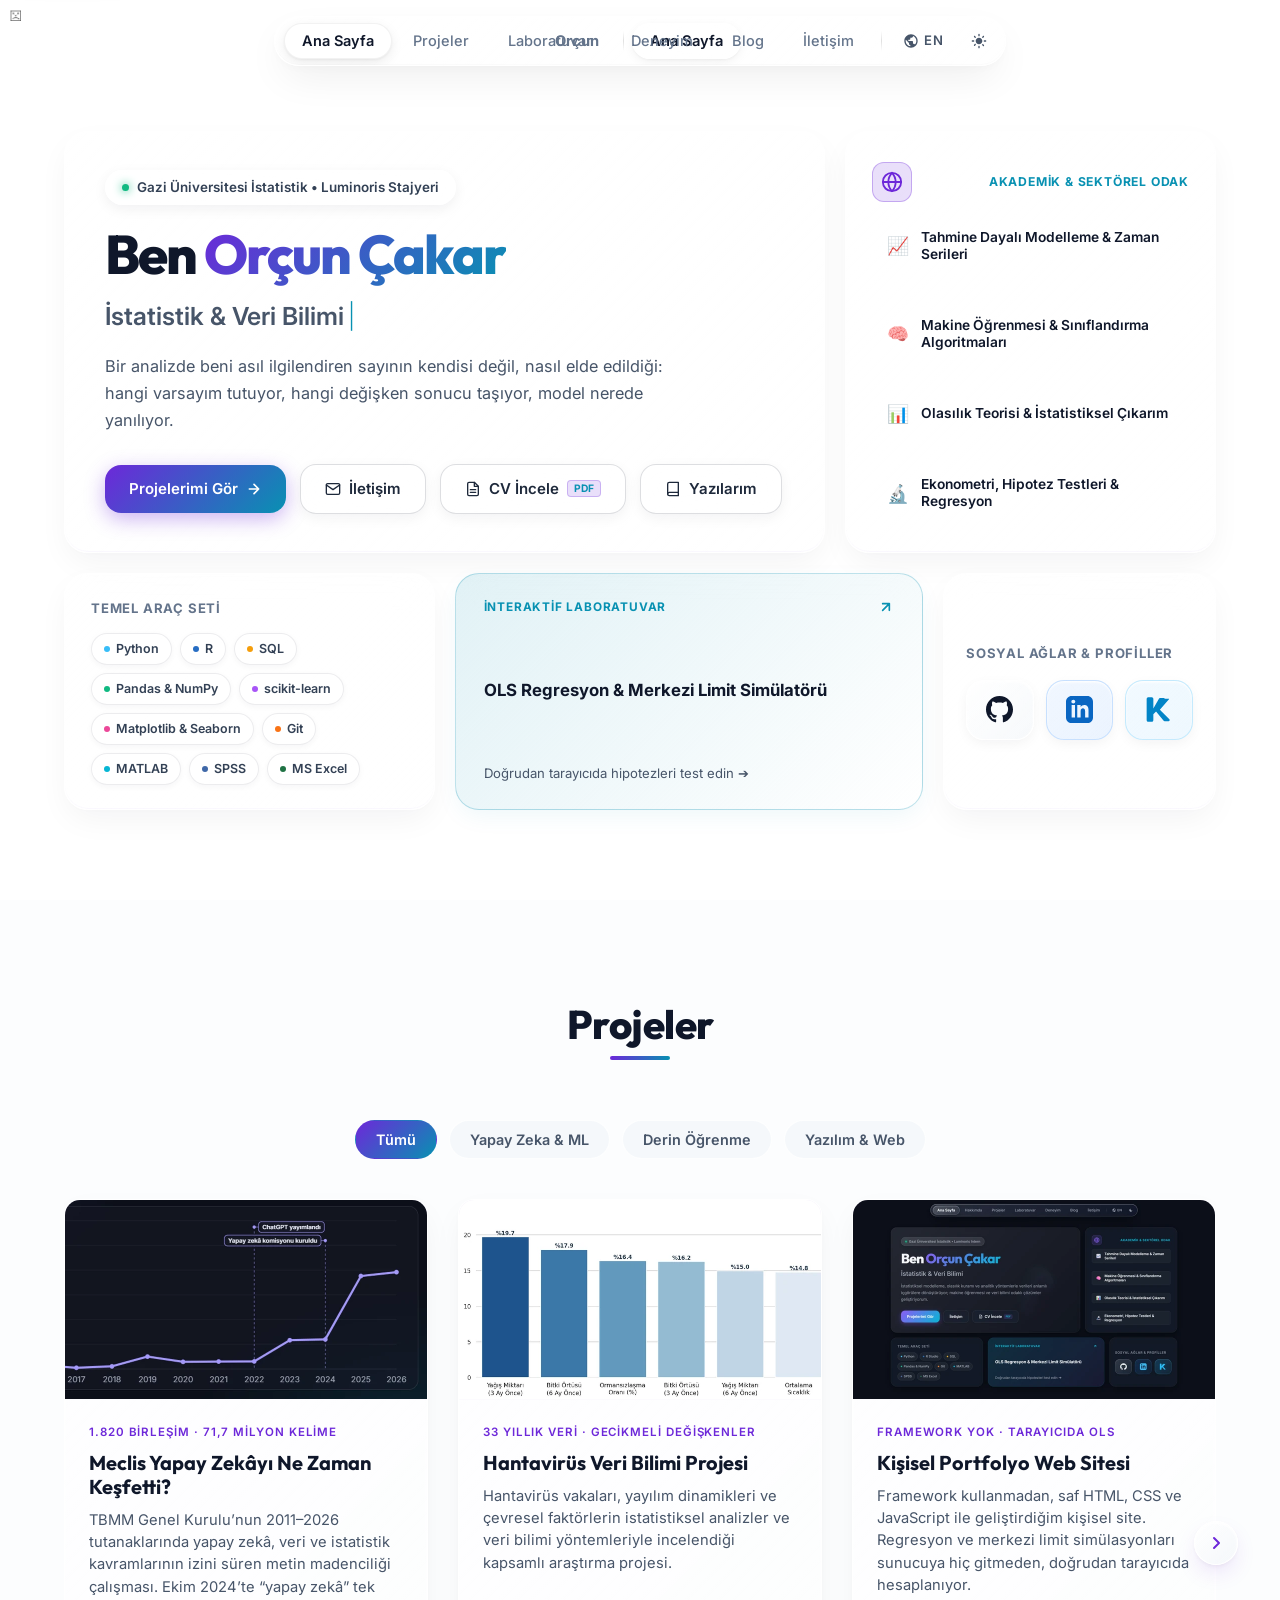
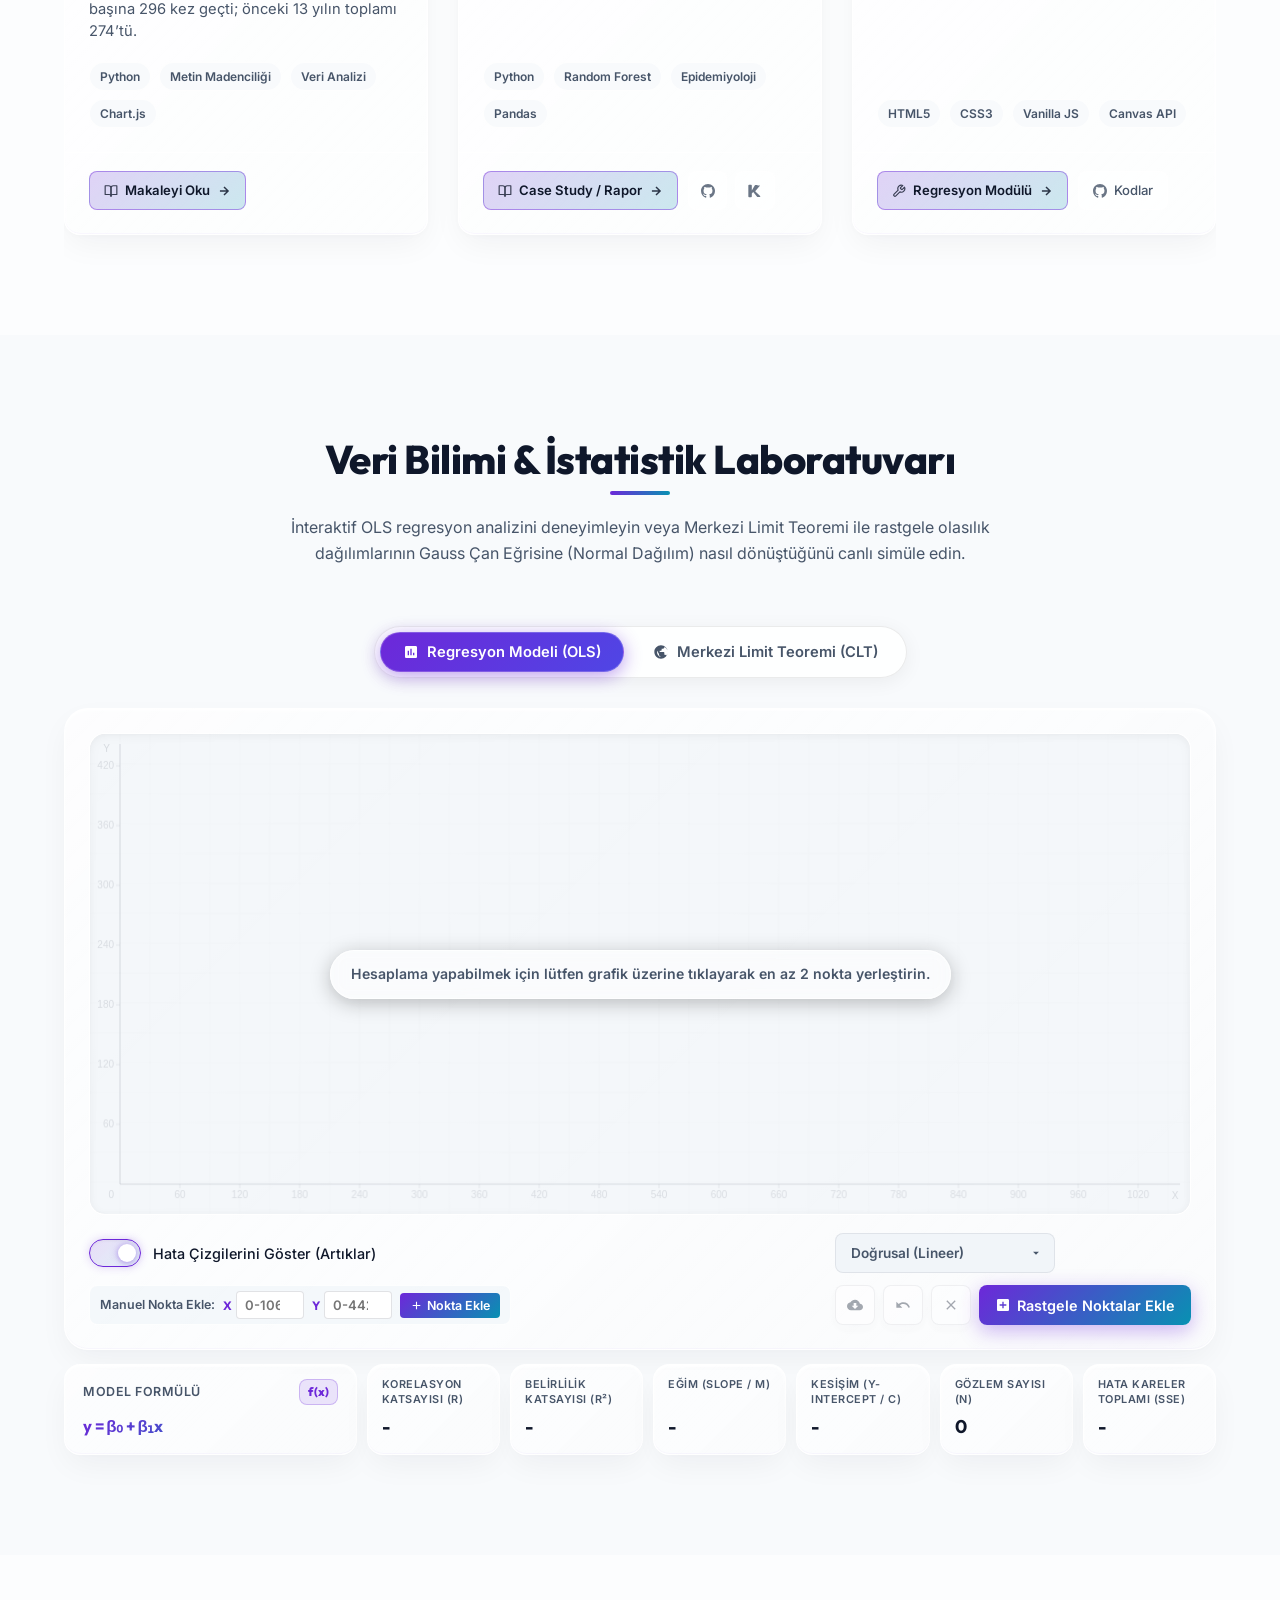
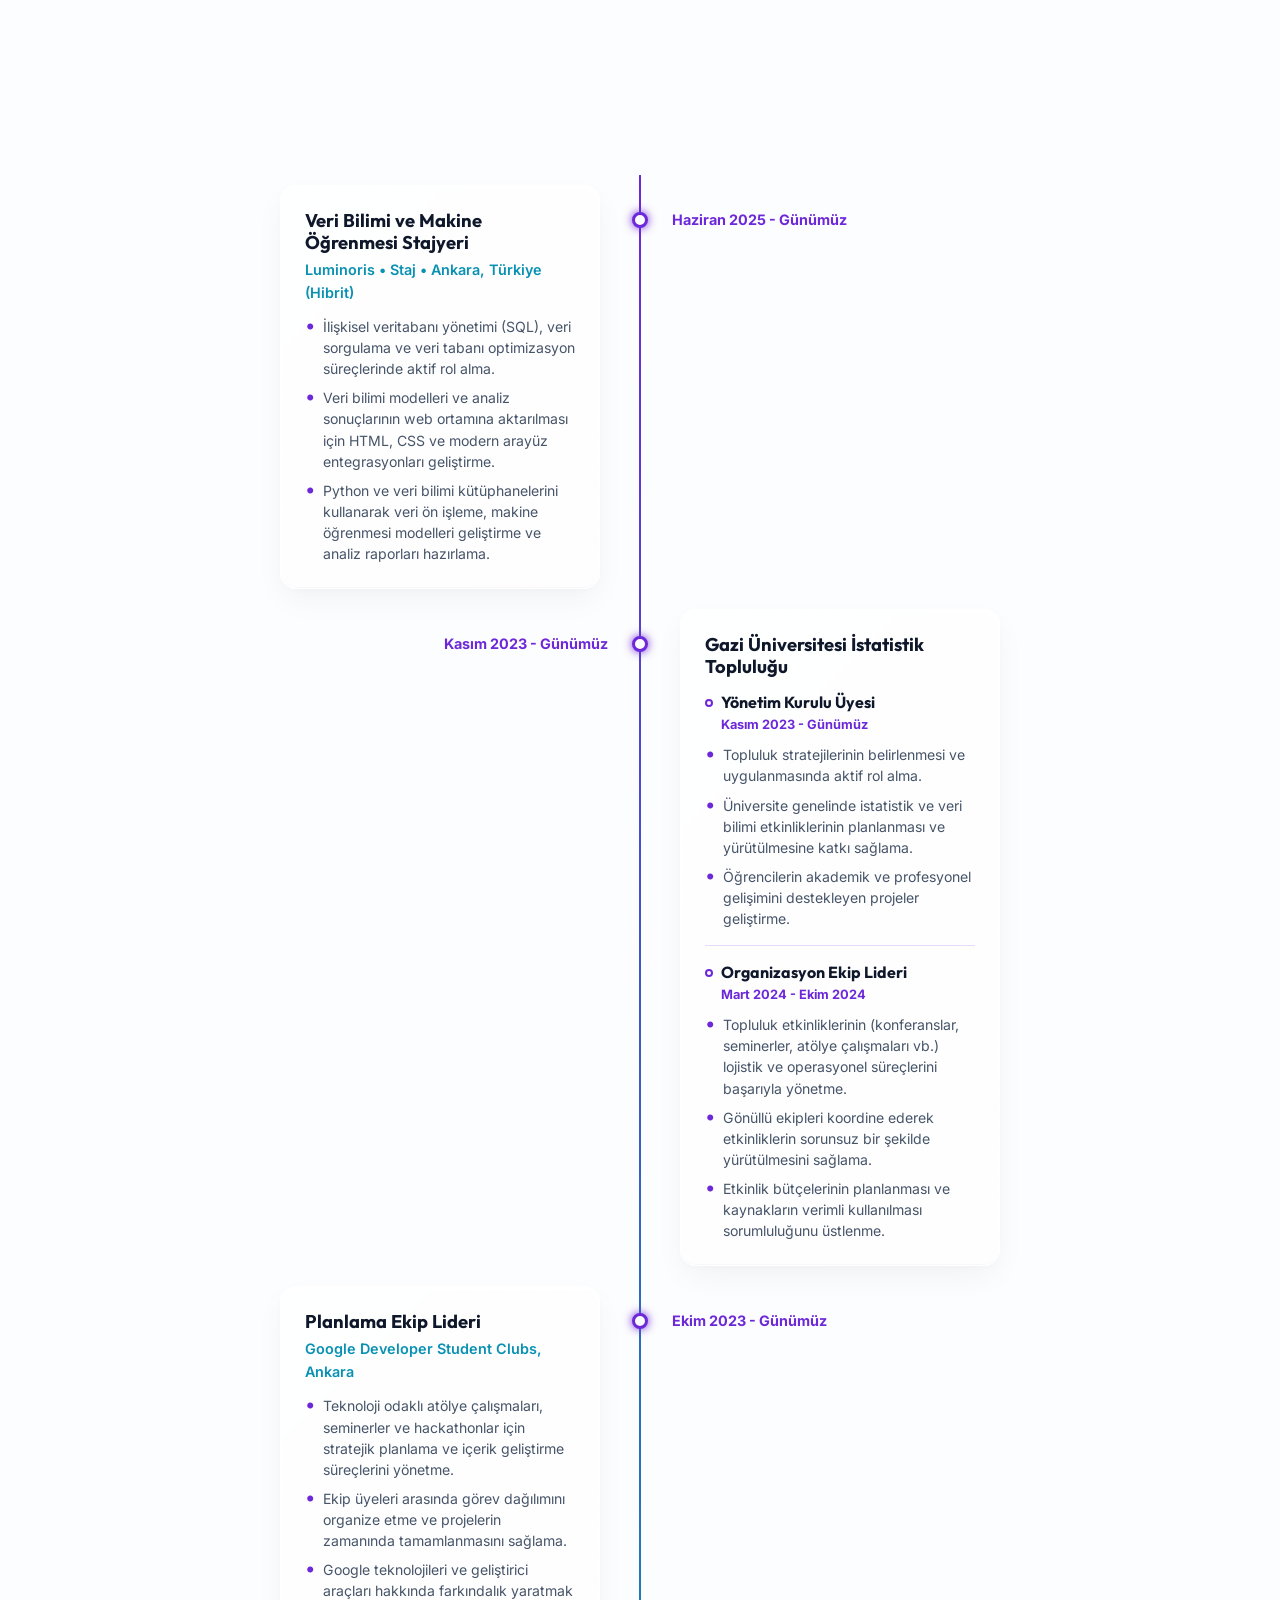
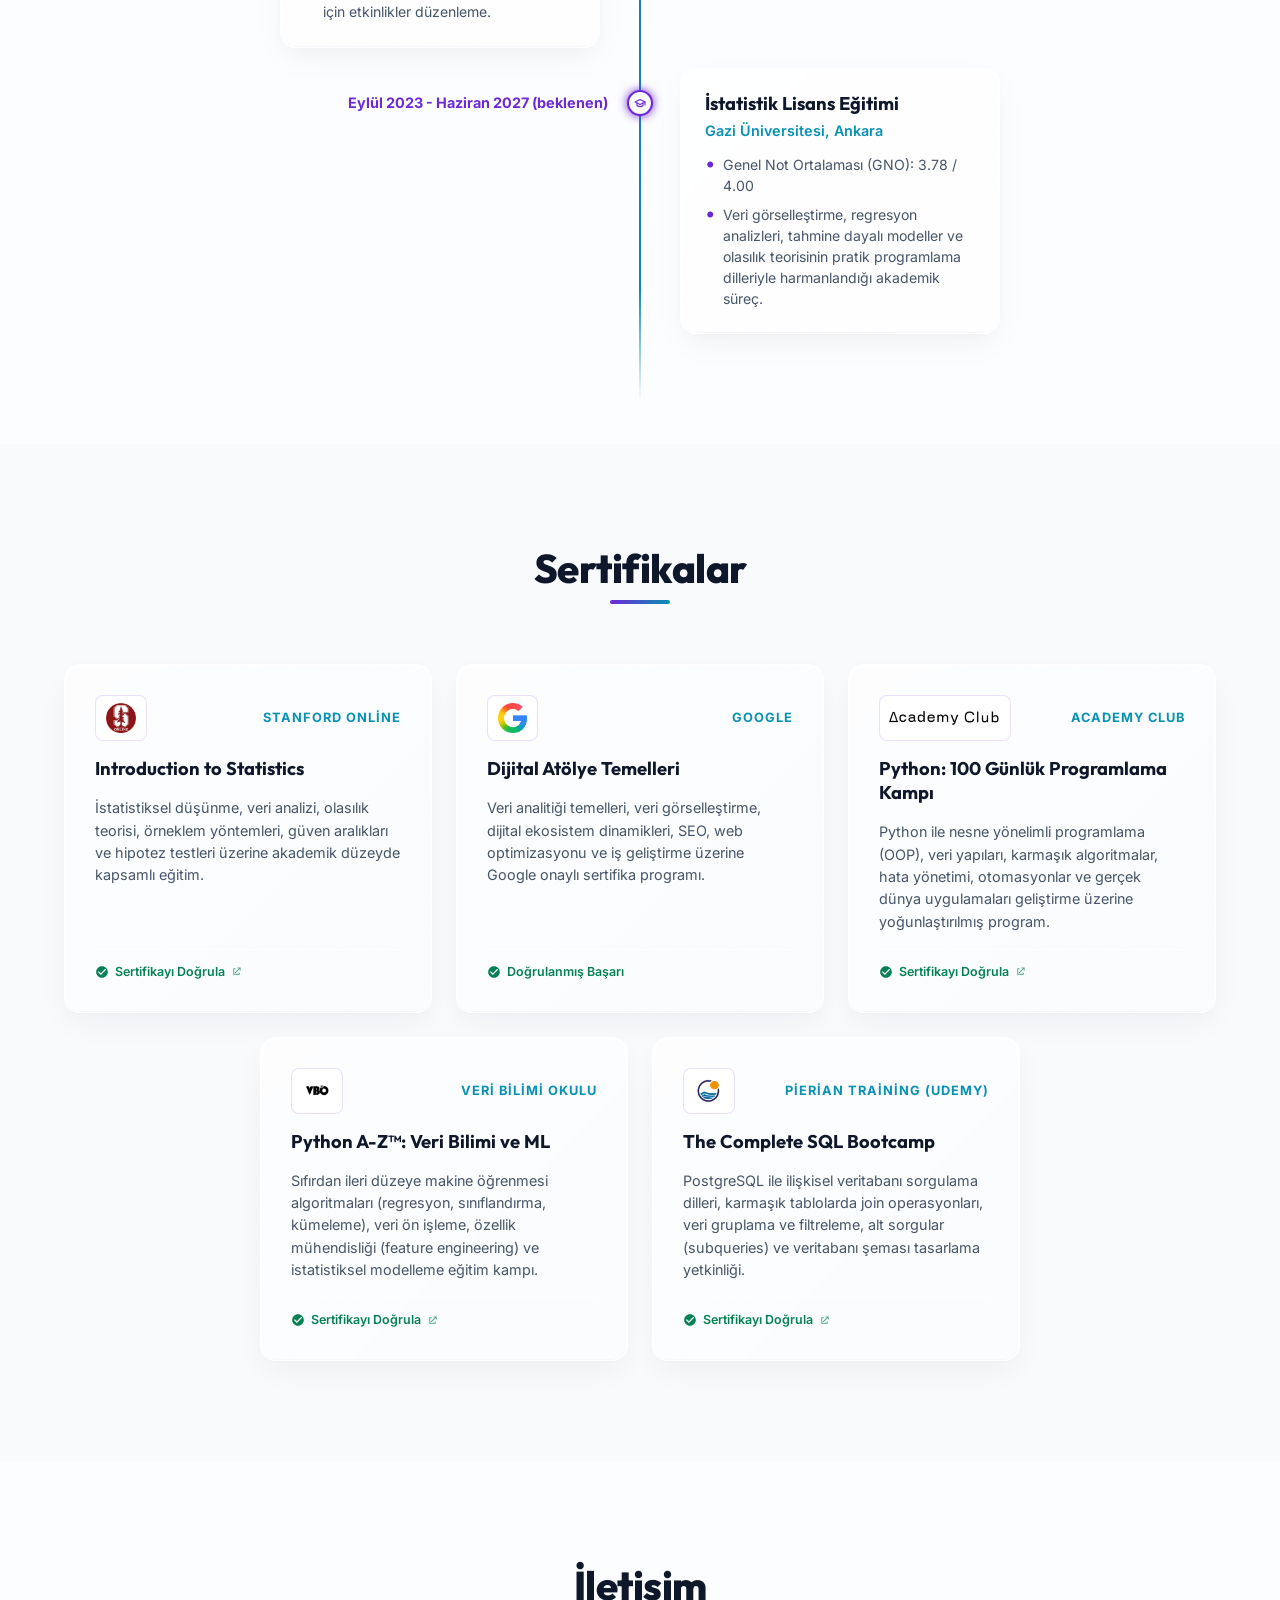
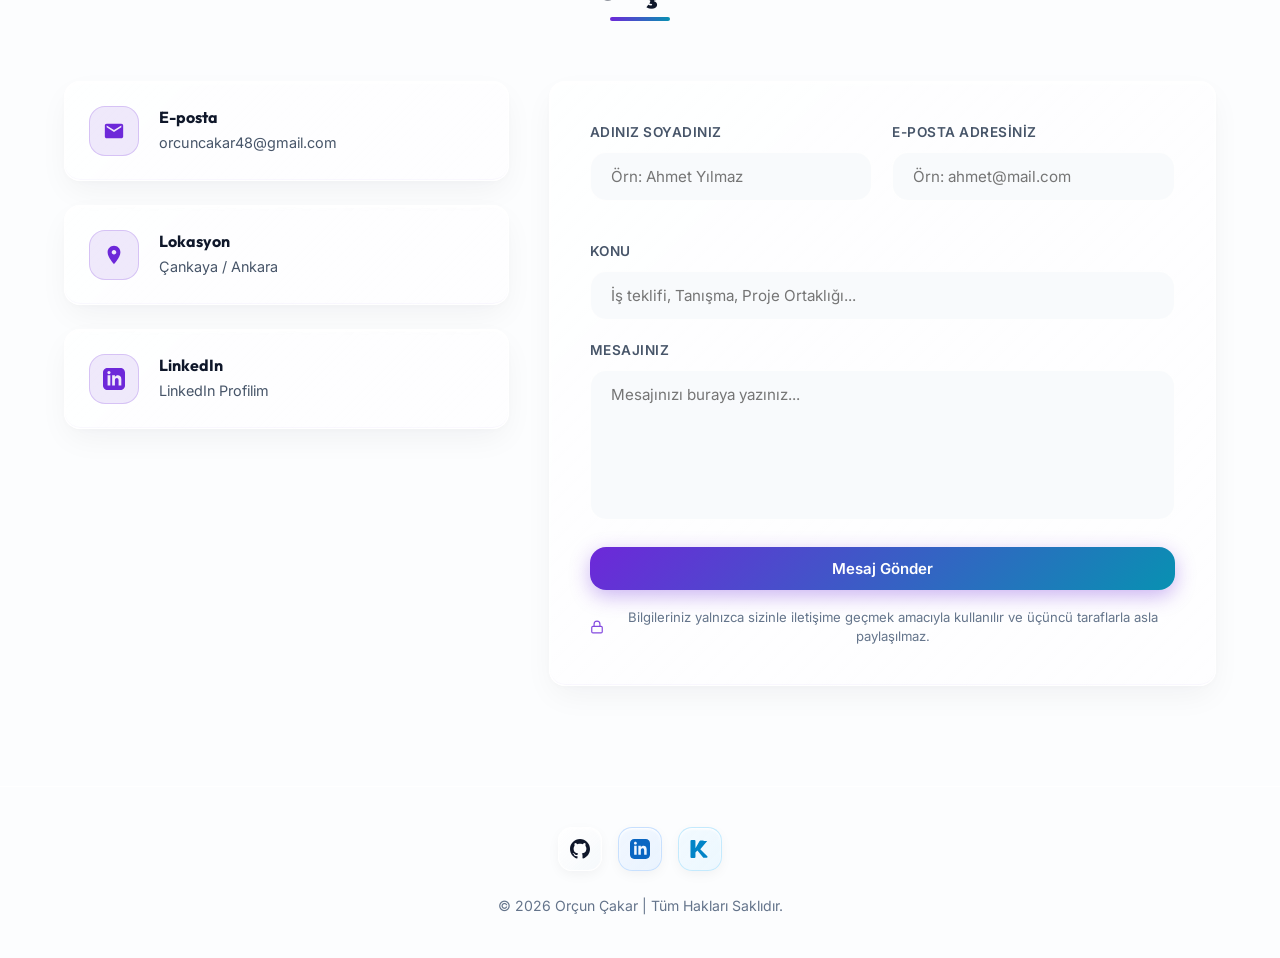
==== index.html @ 1cbbd7aa "Surum 2.19.22" ====
<!DOCTYPE html>
<html lang="tr">
<head>
    <meta charset="UTF-8">
    <script>
        (function() {
            try {
                const savedTheme = localStorage.getItem('theme');
                const prefersDark = window.matchMedia && window.matchMedia('(prefers-color-scheme: dark)').matches;
                if (savedTheme === 'light' || (!savedTheme && !prefersDark)) {
                    document.documentElement.classList.add('light-theme');
                } else {
                    document.documentElement.classList.remove('light-theme');
                }
            } catch (e) {}
        })();
    </script>
    <meta name="viewport" content="width=device-width, initial-scale=1.0">
    <title>Orçun Çakar — İstatistik, Veri Bilimi & Makine Öğrenmesi</title>

    <meta name="description" content="Orçun Çakar — İstatistik, Veri Bilimi, Makine Öğrenmesi ve Yapay Zekâ odaklı kişisel portfolyo ve araştırma platformu.">
    <meta name="keywords" content="Orçun Çakar, İstatistik, Veri Bilimi, Makine Öğrenmesi, Derin Öğrenme, Yapay Zeka, Python, PyTorch, R, SQL, R Studio, Portfolyo">
    <meta name="author" content="Orçun Çakar">
    <link rel="canonical" href="https://orcuncakar.com/">
    <link rel="alternate" type="application/rss+xml" title="Orcun Cakar - Arastirma Notlari" href="/feed.xml">

    <!-- Open Graph (Facebook, LinkedIn, Discord, WhatsApp) -->
    <meta property="og:title" content="Orçun Çakar — İstatistik, Veri Bilimi & Makine Öğrenmesi">
    <meta property="og:description" content="İstatistik, Veri Bilimi, Makine Öğrenmesi ve Yapay Zekâ odaklı analitik projeler ve teknik araştırmalar.">
    <meta property="og:type" content="website">
    <meta property="og:url" content="https://orcuncakar.com/">
    <meta property="og:image" content="https://orcuncakar.com/images/hanta_plot_9.png">
    <meta property="og:site_name" content="Orçun Çakar">

    <!-- Twitter Card -->
    <meta name="twitter:card" content="summary_large_image">
    <meta name="twitter:title" content="Orçun Çakar — İstatistik, Veri Bilimi & Makine Öğrenmesi">
    <meta name="twitter:description" content="İstatistik, Veri Bilimi ve Makine Öğrenmesi odaklı portfolyo ve araştırmalar.">
    <meta name="twitter:image" content="https://orcuncakar.com/images/hanta_plot_9.png">

    <!-- Schema.org JSON-LD Structured Data (Person) -->
    <script type="application/ld+json">
    {
      "@context": "https://schema.org",
      "@type": "Person",
      "name": "Orçun Çakar",
      "jobTitle": "İstatistik Öğrencisi & Veri Bilimi ve Makine Öğrenmesi Stajyeri",
      "affiliation": {
        "@type": "CollegeOrUniversity",
        "name": "Gazi Üniversitesi"
      },
      "knowsAbout": ["Statistics", "Data Science", "Machine Learning", "Deep Learning", "Python", "PyTorch", "R", "SQL"],
      "sameAs": [
        "https://github.com/orcuncakaar",
        "https://www.linkedin.com/in/or%C3%A7un-%C3%A7akar-31036220a/",
        "https://www.kaggle.com/orunakar"
      ]
    }
    </script>

    <!-- Mobile Browser & PWA Support -->
    <meta name="theme-color" content="#0b0f19" id="meta-theme-color">
    <meta name="apple-mobile-web-app-capable" content="yes">
    <meta name="apple-mobile-web-app-status-bar-style" content="black-translucent">
    <meta name="apple-mobile-web-app-title" content="Orçun Çakar">
    <link rel="manifest" href="manifest.json">
    <link rel="icon" href="data:image/svg+xml,<svg xmlns=%22http://www.w3.org/2000/svg%22 viewBox=%220 0 100 100%22><text y=%22.9em%22 font-size=%2290%22>💻</text></svg>">
    <link rel="apple-touch-icon" href="data:image/svg+xml,<svg xmlns=%22http://www.w3.org/2000/svg%22 viewBox=%220 0 100 100%22><text y=%22.9em%22 font-size=%2290%22>💻</text></svg>">

    <!-- Google Fonts (Preconnected & Parallel Loading) -->
    <link rel="preconnect" href="https://fonts.googleapis.com">
    <link rel="preconnect" href="https://fonts.gstatic.com" crossorigin>
    <link rel="stylesheet" href="https://fonts.googleapis.com/css2?family=Inter:wght@300;400;500;600;700&family=Outfit:wght@300;400;500;600;700;800&display=swap" media="print" onload="this.media='all'">
    <noscript><link rel="stylesheet" href="https://fonts.googleapis.com/css2?family=Inter:wght@300;400;500;600;700&family=Outfit:wght@300;400;500;600;700;800&display=swap"></noscript>

    <link rel="stylesheet" href="style.css?v=2.19.22">
    <!-- lab.css sadece ekranin cok altindaki #playground bolumu icin; kritik yola hic girmesin.
         media="print" hilesi de denendi, ayni FCP kazancini veriyor ama Lighthouse'un
         simulasyonunda LCP'yi ~140 ms geriye itiyordu; load olayinda enjekte etmek temiz. -->
    <!-- Gec gelen lab.css, style.css'teki transition'li dugmelerin dolgu/yazi boyutunu
         degistirince ~12 duzen animasyonu basliyordu; stil oturana kadar gecisler kapali. -->
    <script>addEventListener('load', function () { var d = document.documentElement, l = document.createElement('link'), bitti = function () { requestAnimationFrame(function () { requestAnimationFrame(function () { d.classList.remove('lab-css-bekliyor'); }); }); }; d.classList.add('lab-css-bekliyor'); l.rel = 'stylesheet'; l.href = 'lab.css?v=2.19.22'; l.onload = l.onerror = bitti; document.head.appendChild(l); });</script>
    <noscript><link rel="stylesheet" href="lab.css?v=2.19.22"></noscript>
</head>
<body>
    <a class="skip-link" href="#main-content" data-translate="skip-link">İçeriğe atla</a>

    <nav class="navbar" id="main-navbar">
        <div class="navbar-dock" id="navbar-dock">
            <div class="navbar-pill-wrapper" id="navbar-pill-wrapper">
                <!-- Dynamic Island Mini Kapsül Görünümü (Aşağı kaydırıldığında görünür) -->
                <div class="navbar-compact-view" id="navbar-compact-view">
                    <a href="#home" class="compact-brand">Orçun</a>
                    <div class="nav-divider"></div>
                    <div class="compact-current-section" id="compact-section-label">
                        <span class="compact-text" data-translate="nav-home">Ana Sayfa</span>
                    </div>
                </div>

                <!-- Tam Menü Görünümü (Genişletilmiş Hali) -->
                <div class="navbar-full-view" id="navbar-full-view">
                    <ul class="nav-links" id="navbar-links">
                        <li class="nav-indicator-pill" id="nav-indicator-pill" aria-hidden="true"></li>
                        <li><a href="#home" class="nav-link active" data-translate="nav-home">Ana Sayfa</a></li>
                        <li><a href="#projects" class="nav-link" data-translate="nav-projects">Projeler</a></li>
                        <li><a href="#playground" class="nav-link" data-translate="nav-playground">Laboratuvar</a></li>
                        <li><a href="#timeline" class="nav-link" data-translate="nav-timeline">Deneyim</a></li>
                        <li><a href="/blog" class="nav-link" data-translate="nav-blog">Blog</a></li>
                        <li><a href="#contact" class="nav-link" data-translate="nav-contact">İletişim</a></li>
                    </ul>
                    
                    <div class="nav-divider"></div>
                    
                    <div class="nav-actions">
                        <button class="lang-toggle-btn" id="lang-toggle" aria-label="Dili Değiştir / Change Language">
                            <svg viewBox="0 0 24 24" width="16" height="16">
                                <path d="M12 2C6.48 2 2 6.48 2 12s4.48 10 10 10 10-4.48 10-10S17.52 2 12 2zm-1 17.93c-3.95-.49-7-3.85-7-7.93 0-.62.08-1.21.21-1.79L9 15v1c0 1.1.9 2 2 2v1.93zm6.9-2.53c-.26-.81-1-1.4-1.9-1.4h-1v-3c0-.55-.45-1-1-1h-6v-2h2c.55 0 1-.45 1-1V7h2c1.1 0 2-.9 2-2v-.41c2.93 1.19 5 4.06 5 7.41 0 2.08-.8 3.97-2.1 5.39z" fill="currentColor"/>
                            </svg>
                            <span class="lang-text">EN</span>
                        </button>
                        
                        <button class="theme-toggle-btn" id="theme-toggle" aria-label="Temayı Değiştir">
                            <svg class="sun-icon" viewBox="0 0 24 24">
                                <path d="M12 7c-2.76 0-5 2.24-5 5s2.24 5 5 5 5-2.24 5-5-2.24-5-5-5zM2 13h2c.55 0 1-.45 1-1s-.45-1-1-1H2c-.55 0-1 .45-1 1s.45 1 1 1zm18 0h2c.55 0 1-.45 1-1s-.45-1-1-1h-2c-.55 0-1 .45-1 1s.45 1 1 1zM11 2v2c0 .55.45 1 1 1s1-.45 1-1V2c0-.55-.45-1-1-1s-1 .45-1 1zm0 18v2c0 .55.45 1 1 1s1-.45 1-1v-2c0-.55-.45-1-1-1s-1 .45-1 1zM5.99 4.58c-.39-.39-1.03-.39-1.41 0s-.39 1.03 0 1.41l1.06 1.06c.39.39 1.03.39 1.41 0s.39-1.03 0-1.41L5.99 4.58zm12.37 12.37c-.39-.39-1.03-.39-1.41 0s-.39 1.03 0 1.41l1.06 1.06c.39.39 1.03.39 1.41 0s.39-1.03 0-1.41l-1.06-1.06zm1.06-10.96c.39-.39.39-1.03 0-1.41s-1.03-.39-1.41 0l-1.06 1.06c-.39.39-.39 1.03 0 1.41s1.03.39 1.41 0l1.06-1.06zM7.05 18.01c.39-.39.39-1.03 0-1.41s-1.03-.39-1.41 0l-1.06 1.06c-.39.39-.39 1.03 0 1.41s1.03.39 1.41 0l1.06-1.06z"/>
                            </svg>
                            <svg class="moon-icon" viewBox="0 0 24 24">
                                <path d="M21 12.79A9 9 0 1 1 11.21 3 7 7 0 0 0 21 12.79z"/>
                            </svg>
                        </button>

                        <button class="hamburger" id="mobile-menu-btn" aria-label="Menüyü Aç">
                            <span></span>
                            <span></span>
                            <span></span>
                        </button>
                    </div>
                </div>
            </div>

            <!-- Bağımsız Ayrı Yüzde Uydu Hapı -->
            <div class="navbar-percent-pill" id="navbar-percent-pill" aria-label="Sayfa İlerleme Yüzdesi">
                <span id="compact-scroll-percent">0%</span>
            </div>
    </nav>

    <!-- SAYFA İÇERİK KAPSAYICISI / PAGE CONTENT WRAPPER -->
    <div class="page-content-wrapper" id="page-content-wrapper">
        <main id="main-content">
            <header class="hero" id="home" data-stagger="1">
        
        <canvas id="fluid-canvas" aria-hidden="true"></canvas>
        

        
        <div class="container hero-dashboard-container">
            <div class="hero-bento-grid">
                
                <!-- BENTO TILE 1: MAIN IDENTITY & MANIFESTO (Spans 8 columns, Row 1) -->
                <div class="bento-hero-tile tile-main glass-card">
                    <div class="tile-main-top">
                        <div class="hero-status-pill">
                            <span class="status-pulse-dot"></span>
                            <span class="status-text" data-translate="hero-status">Gazi Üniversitesi İstatistik • Luminoris Stajyeri</span>
                        </div>
                    </div>
                    <div class="tile-main-center">
                        <h1 class="hero-title" data-translate-html="hero-title">
                            Ben <span class="text-gradient">Orçun Çakar</span>
                        </h1>
                        <div class="hero-subtitle">
                            <span id="typed-text"></span><span class="typed-cursor">|</span>
                        </div>
                        <p class="hero-description" data-translate="hero-description">
                            Bir analizde beni asıl ilgilendiren sayının kendisi değil, nasıl elde edildiği: hangi varsayım tutuyor, hangi değişken sonucu taşıyor, model nerede yanılıyor.
                        </p>
                    </div>
                    <div class="tile-main-bottom">
                        <div class="btn-group">
                            <a href="#projects" class="btn btn-primary">
                                <span data-translate="hero-btn-projects">Projelerimi Gör</span>
                                <svg class="btn-arrow" viewBox="0 0 24 24" width="16" height="16" fill="none" stroke="currentColor" stroke-width="2.5" stroke-linecap="round" stroke-linejoin="round">
                                    <path d="M5 12h14M12 5l7 7-7 7"/>
                                </svg>
                            </a>
                            <a href="#contact" class="btn btn-outline">
                                <svg viewBox="0 0 24 24" width="16" height="16" fill="none" stroke="currentColor" stroke-width="2" stroke-linecap="round" stroke-linejoin="round">
                                    <path d="M4 4h16c1.1 0 2 .9 2 2v12c0 1.1-.9 2-2 2H4c-1.1 0-2-.9-2-2V6c0-1.1.9-2 2-2z"></path>
                                    <polyline points="22,6 12,13 2,6"></polyline>
                                </svg>
                                <span data-translate="hero-btn-contact">İletişim</span>
                            </a>
                            <a href="/cv.pdf?v=2026-09-17" data-translate-href="hero-btn-cv-href" target="_blank" rel="noopener noreferrer" class="btn btn-outline" id="hero-cv-btn" data-translate-title="hero-btn-cv-title">
                                <svg class="cv-icon" viewBox="0 0 24 24" width="16" height="16" fill="none" stroke="currentColor" stroke-width="2" stroke-linecap="round" stroke-linejoin="round">
                                    <path d="M14 2H6a2 2 0 0 0-2 2v16a2 2 0 0 0 2 2h12a2 2 0 0 0 2-2V8z"></path>
                                    <polyline points="14 2 14 8 20 8"></polyline>
                                    <line x1="16" y1="13" x2="8" y2="13"></line>
                                    <line x1="16" y1="17" x2="8" y2="17"></line>
                                </svg>
                                <span data-translate="hero-btn-cv">CV İncele</span>
                                <span class="cv-badge">PDF</span>
                            </a>
                            <a href="/blog" class="btn btn-outline" data-translate-title="hero-btn-blog-title">
                                <svg viewBox="0 0 24 24" width="16" height="16" fill="none" stroke="currentColor" stroke-width="2" stroke-linecap="round" stroke-linejoin="round">
                                    <path d="M4 19.5A2.5 2.5 0 0 1 6.5 17H20"></path>
                                    <path d="M6.5 2H20v20H6.5A2.5 2.5 0 0 1 4 19.5v-15A2.5 2.5 0 0 1 6.5 2z"></path>
                                </svg>
                                <span data-translate="hero-btn-blog">Yazılarım</span>
                            </a>
                        </div>
                    </div>
                </div>

                <!-- BENTO TILE 2: ANALYTICAL FOCUS & SPECIALIZATION (Spans 4 cols, Row 1) -->
                <div class="bento-hero-tile tile-academic glass-card">
                    <div class="tile-academic-header">
                        <div class="academic-icon-box">
                            <svg viewBox="0 0 24 24" width="22" height="22" fill="none" stroke="currentColor" stroke-width="2" stroke-linecap="round" stroke-linejoin="round">
                                <circle cx="12" cy="12" r="10"></circle>
                                <path d="M12 2a14.5 14.5 0 0 0 0 20 14.5 14.5 0 0 0 0-20"></path>
                                <path d="M2 12h20"></path>
                            </svg>
                        </div>
                        <span class="academic-tag" data-translate="hero-academic-tag">Akademik & Sektörel Odak</span>
                    </div>
                    <div class="tile-focus-list">
                        <div class="focus-item">
                            <div class="focus-item-icon">📈</div>
                            <div class="focus-item-text" data-translate="hero-focus-item1">Tahmine Dayalı Modelleme & Zaman Serileri</div>
                        </div>
                        <div class="focus-item">
                            <div class="focus-item-icon">🧠</div>
                            <div class="focus-item-text" data-translate="hero-focus-item2">Makine Öğrenmesi & Sınıflandırma Algoritmaları</div>
                        </div>
                        <div class="focus-item">
                            <div class="focus-item-icon">📊</div>
                            <div class="focus-item-text" data-translate="hero-focus-item3">Olasılık Teorisi & İstatistiksel Çıkarım</div>
                        </div>
                        <div class="focus-item">
                            <div class="focus-item-icon">🔬</div>
                            <div class="focus-item-text" data-translate="hero-focus-item4">Ekonometri, Hipotez Testleri & Regresyon</div>
                        </div>
                    </div>
                </div>

                <!-- BENTO TILE 3: CORE TECH STACK (Spans 4 cols, Row 2) -->
                <div class="bento-hero-tile tile-stack glass-card">
                    <div class="tile-stack-title" data-translate="hero-stack-title">Temel Araç Seti</div>
                    <div class="tile-stack-chips">
                        <span class="tool-chip"><span class="chip-dot py"></span>Python</span>
                        <span class="tool-chip"><span class="chip-dot r"></span>R</span>
                        <span class="tool-chip"><span class="chip-dot sql"></span>SQL</span>
                        <span class="tool-chip"><span class="chip-dot pd"></span>Pandas & NumPy</span>
                        <span class="tool-chip"><span class="chip-dot ml"></span>scikit-learn</span>
                        <span class="tool-chip"><span class="chip-dot viz"></span>Matplotlib & Seaborn</span>
                        <span class="tool-chip"><span class="chip-dot git"></span>Git</span>
                        <span class="tool-chip"><span class="chip-dot mat"></span>MATLAB</span>
                        <span class="tool-chip"><span class="chip-dot spss"></span>SPSS</span>
                        <span class="tool-chip"><span class="chip-dot xls"></span>MS Excel</span>
                    </div>
                </div>

                <!-- BENTO TILE 4: INTERACTIVE LAB CALLOUT (Spans 5 cols, Row 2) -->
                <a href="#playground" class="bento-hero-tile tile-lab glass-card">
                    <div class="tile-lab-header">
                        <span class="lab-badge" data-translate="hero-lab-badge">İnteraktif Laboratuvar</span>
                        <svg class="tile-external-arrow" viewBox="0 0 24 24" width="16" height="16" fill="none" stroke="currentColor" stroke-width="2.5" stroke-linecap="round" stroke-linejoin="round">
                            <path d="M7 17l10-10M17 17V7H7"/>
                        </svg>
                    </div>
                    <div class="tile-lab-title" data-translate="hero-lab-title">OLS Regresyon & Merkezi Limit Simülatörü</div>
                    <div class="tile-lab-hint" data-translate="hero-lab-hint">Doğrudan tarayıcıda hipotezleri test edin ➔</div>
                </a>

                <!-- BENTO TILE 5: SOCIALS & PROFILES (Spans 3 cols, Row 2) -->
                <div class="bento-hero-tile tile-connect glass-card">
                    <div class="tile-connect-title" data-translate="hero-connect-title">Sosyal Ağlar & Profiller</div>
                    <div class="hero-socials-bento">
                        <a href="https://github.com/orcuncakaar" target="_blank" rel="noopener noreferrer" class="social-bento-btn github" aria-label="GitHub" title="GitHub Profilini İncele">
                            <svg viewBox="0 0 24 24" class="social-svg-icon">
                                <path d="M12 0c-6.626 0-12 5.373-12 12 0 5.302 3.438 9.8 8.207 11.387.599.111.793-.261.793-.577v-2.234c-3.338.726-4.033-1.416-4.033-1.416-.546-1.387-1.333-1.756-1.333-1.756-1.089-.745.083-.729.083-.729 1.205.084 1.839 1.237 1.839 1.237 1.07 1.834 2.807 1.304 3.492.997.107-.775.418-1.305.762-1.604-2.665-.305-5.467-1.334-5.467-5.931 0-1.311.469-2.381 1.236-3.221-.124-.303-.535-1.524.117-3.176 0 0 1.008-.322 3.301 1.23.957-.266 1.983-.399 3.003-.404 1.02.005 2.047.138 3.006.404 2.291-1.552 3.297-1.23 3.297-1.23.653 1.653.242 2.874.118 3.176.77.84 1.235 1.911 1.235 3.221 0 4.609-2.807 5.624-5.479 5.921.43.372.823 1.102.823 2.222v3.293c0 .319.192.694.801.576 4.765-1.589 8.199-6.086 8.199-11.386 0-6.627-5.373-12-12-12z"/>
                            </svg>
                        </a>
                        <a href="https://www.linkedin.com/in/or%C3%A7un-%C3%A7akar-31036220a/" target="_blank" rel="noopener noreferrer" class="social-bento-btn linkedin" aria-label="LinkedIn" title="LinkedIn Profilini İncele">
                            <svg viewBox="0 0 24 24" class="social-svg-icon">
                                <path d="M19 0h-14c-2.761 0-5 2.239-5 5v14c0 2.761 2.239 5 5 5h14c2.762 0 5-2.239 5-5v-14c0-2.761-2.238-5-5-5zm-11 19h-3v-11h3v11zm-1.5-12.268c-.966 0-1.75-.779-1.75-1.75s.784-1.75 1.75-1.75 1.75.779 1.75 1.75-.784 1.75-1.75 1.75zm13.5 12.268h-3v-5.604c0-3.368-4-3.113-4 0v5.604h-3v-11h3v1.765c1.396-2.586 7-2.777 7 2.476v6.759z"/>
                            </svg>
                        </a>
                        <a href="https://www.kaggle.com/orunakar" target="_blank" rel="noopener noreferrer" class="social-bento-btn kaggle" aria-label="Kaggle" title="Kaggle Profilini İncele">
                            <svg viewBox="0 0 32 32" class="social-svg-icon">
                                <path d="M22.42 3.24a1.86 1.86 0 0 0-1.5-.74h-4.32a1.44 1.44 0 0 0-1.28.74L8.71 14.88V3.3a1.8 1.8 0 0 0-1.8-1.8H2.57A1.8 1.8 0 0 0 .77 3.3v25.4a1.8 1.8 0 0 0 1.8 1.8H6.9a1.8 1.8 0 0 0 1.8-1.8v-7.14l3.19-3.23L20.67 29a1.82 1.82 0 0 0 1.54.82h4.59a1.32 1.32 0 0 0 1.13-2 1.77 1.77 0 0 0-.25-.33L16.42 16.29 27.24 3.73a1.4 1.4 0 0 0 .17-.49z"/>
                            </svg>
                        </a>
                    </div>
                </div>

            </div>
        </div>
    </header>

    <section class="section" id="projects" style="background-color: var(--bg-secondary);">
        <div class="container">
            <div class="section-header reveal">
                <h2 class="section-title" data-translate="projects-title">Projeler</h2>
            </div>

            <div class="project-filter-group reveal">
                <button class="filter-btn active" data-filter="all" data-translate="filter-all">Tümü</button>
                <button class="filter-btn" data-filter="ai" data-translate="filter-ai">Yapay Zeka & ML</button>
                <button class="filter-btn" data-filter="dl" data-translate="filter-dl">Derin Öğrenme</button>
                <button class="filter-btn" data-filter="dev" data-translate="filter-dev">Yazılım & Web</button>
            </div>

            <div class="projects-carousel">
                <button type="button" class="projects-nav projects-nav--prev" id="projects-prev" aria-controls="projects-track" aria-label="Önceki projeler" data-translate-aria-label="proj-nav-prev" disabled><svg viewBox="0 0 16 16" width="16" height="16" fill="none" stroke="currentColor" stroke-width="2" stroke-linecap="round" stroke-linejoin="round" aria-hidden="true"><path d="M10 3L5 8l5 5"/></svg></button>
                <button type="button" class="projects-nav projects-nav--next" id="projects-next" aria-controls="projects-track" aria-label="Sonraki projeler" data-translate-aria-label="proj-nav-next"><svg viewBox="0 0 16 16" width="16" height="16" fill="none" stroke="currentColor" stroke-width="2" stroke-linecap="round" stroke-linejoin="round" aria-hidden="true"><path d="M6 3l5 5-5 5"/></svg></button>
            <div class="projects-grid" id="projects-track">
                
                <!-- PROJE 0: TBMM TUTANAK ANALİZİ -->
                <div class="project-card glass-card reveal" data-category="ai">
                    <div class="project-image project-image--photo">
                        <img src="images/tbmm_card.webp" alt="TBMM Genel Kurulu’nda milyon kelime başına “yapay zekâ” sıklığı, 2017–2026: ChatGPT’nin yayımlanmasından sonra keskin artış" loading="lazy" style="width:100%;height:100%;object-fit:cover;border-radius:inherit;display:block;" />
                    </div>
                    <div class="project-body">
                        <p class="project-eyebrow" data-translate="proj4-metric" data-translate-title="proj4-metric" title="1.820 Birleşim · 71,7 Milyon Kelime">1.820 Birleşim · 71,7 Milyon Kelime</p>
                        <h3 class="project-title" data-translate="proj4-title">Meclis Yapay Zekâyı Ne Zaman Keşfetti?</h3>
                        <p class="project-description" data-translate="proj4-desc">
                            TBMM Genel Kurulu’nun 2011–2026 tutanaklarında yapay zekâ, veri ve istatistik kavramlarının izini süren metin madenciliği çalışması. Ekim 2024’te “yapay zekâ” tek başına 296 kez geçti; önceki 13 yılın toplamı 274’tü.
                        </p>
                        <div class="project-footer">
                            <div class="project-tags">
                                <span class="project-tag">Python</span>
                                <span class="project-tag">Metin Madenciliği</span>
                                <span class="project-tag">Veri Analizi</span>
                                <span class="project-tag">Chart.js</span>
                            </div>
                            <div class="project-links">
                                <a href="/post/tbmm-yapay-zeka" class="project-link project-link-primary">
                                    <svg viewBox="0 0 24 24" fill="none" stroke="currentColor" stroke-width="2" stroke-linecap="round" stroke-linejoin="round"><path d="M2 3h6a4 4 0 0 1 4 4v14a3 3 0 0 0-3-3H2z"></path><path d="M22 3h-6a4 4 0 0 0-4 4v14a3 3 0 0 1 3-3h7z"></path></svg>
                                    <span data-translate="proj-btn-article">Makaleyi Oku</span>
                                    <svg class="link-arrow" viewBox="0 0 24 24" fill="none" stroke="currentColor" stroke-width="2.5"><path d="M5 12h14M12 5l7 7-7 7"/></svg>
                                </a>
                            </div>
                        </div>
                    </div>
                </div>

                <!-- PROJE 1: HANTAVİRÜS VERİ BİLİMİ (FEATURED ML) -->
                <div class="project-card glass-card reveal" data-category="ai">
                    <div class="project-image project-image--photo">
                        <img src="images/hantavirus_card.webp" alt="Random Forest modelinin gecikmeli ekolojik değişkenlere verdiği özellik ağırlıkları: altı değişken %14,8 ile %19,7 arasında neredeyse eşit dağılmış" loading="lazy" style="width:100%;height:100%;object-fit:cover;border-radius:inherit;display:block;" />
                    </div>
                    <div class="project-body">
                        <p class="project-eyebrow" data-translate="proj1-metric" data-translate-title="proj1-metric" title="33 Yıllık Veri · Gecikmeli Değişkenler">33 Yıllık Veri · Gecikmeli Değişkenler</p>
                        <h3 class="project-title" data-translate="proj1-title">Hantavirüs Veri Bilimi Projesi</h3>
                        <p class="project-description" data-translate="proj1-desc">
                            Hantavirüs vakaları, yayılım dinamikleri ve çevresel faktörlerin istatistiksel analizler ve veri bilimi yöntemleriyle incelendiği kapsamlı araştırma projesi.
                        </p>
                        <div class="project-footer">
                            <div class="project-tags">
                                <span class="project-tag">Python</span>
                                <span class="project-tag">Random Forest</span>
                                <span class="project-tag">Epidemiyoloji</span>
                                <span class="project-tag">Pandas</span>
                            </div>
                            <div class="project-links">
                                <a href="/post/hantavirus-analysis" class="project-link project-link-primary">
                                    <svg viewBox="0 0 24 24" fill="none" stroke="currentColor" stroke-width="2" stroke-linecap="round" stroke-linejoin="round"><path d="M2 3h6a4 4 0 0 1 4 4v14a3 3 0 0 0-3-3H2z"></path><path d="M22 3h-6a4 4 0 0 0-4 4v14a3 3 0 0 1 3-3h7z"></path></svg>
                                    <span data-translate="proj-btn-case-study">Case Study / Rapor</span>
                                    <svg class="link-arrow" viewBox="0 0 24 24" fill="none" stroke="currentColor" stroke-width="2.5"><path d="M5 12h14M12 5l7 7-7 7"/></svg>
                                </a>
                                <span class="project-link-group">
                                    <a href="https://github.com/orcuncakaar/hantavirus-data-science-project" target="_blank" rel="noopener noreferrer" class="project-link project-link--icon" data-translate-title="proj-btn-code" title="Kodlar" aria-label="Kodlar">
                                        <svg viewBox="0 0 24 24"><path d="M12 0c-6.626 0-12 5.373-12 12 0 5.302 3.438 9.8 8.207 11.387.599.111.793-.261.793-.577v-2.234c-3.338.726-4.033-1.416-4.033-1.416-.546-1.387-1.333-1.756-1.333-1.756-1.089-.745.083-.729.083-.729 1.205.084 1.839 1.237 1.839 1.237 1.07 1.834 2.807 1.304 3.492.997.107-.775.418-1.305.762-1.604-2.665-.305-5.467-1.334-5.467-5.931 0-1.311.469-2.381 1.236-3.221-.124-.303-.535-1.524.117-3.176 0 0 1.008-.322 3.301 1.23.957-.266 1.983-.399 3.003-.404 1.02.005 2.047.138 3.006.404 2.291-1.552 3.297-1.23 3.297-1.23.653 1.653.242 2.874.118 3.176.77.84 1.235 1.911 1.235 3.221 0 4.609-2.807 5.624-5.479 5.921.43.372.823 1.102.823 2.222v3.293c0 .319.192.694.801.576 4.765-1.589 8.199-6.086 8.199-11.386 0-6.627-5.373-12-12-12z"/></svg>
                                        <span class="project-link-label" data-translate="proj-btn-code">Kodlar</span>
                                    </a>
                                    <a href="https://www.kaggle.com/code/orunakar/hantavir-s-gecikmeli-ekolojik-modelleme" target="_blank" rel="noopener noreferrer" class="project-link project-link--icon" data-translate-title="proj-btn-notebook" title="Notebook" aria-label="Notebook">
                                        <svg viewBox="0 0 32 32"><path d="M22.42 3.24a1.86 1.86 0 0 0-1.5-.74h-4.32a1.44 1.44 0 0 0-1.28.74L8.71 14.88V3.3a1.8 1.8 0 0 0-1.8-1.8H2.57A1.8 1.8 0 0 0 .77 3.3v25.4a1.8 1.8 0 0 0 1.8 1.8H6.9a1.8 1.8 0 0 0 1.8-1.8v-7.14l3.19-3.23L20.67 29a1.82 1.82 0 0 0 1.54.82h4.59a1.32 1.32 0 0 0 1.13-2 1.77 1.77 0 0 0-.25-.33L16.42 16.29 27.24 3.73a1.4 1.4 0 0 0 .17-.49z"/></svg>
                                        <span class="project-link-label" data-translate="proj-btn-notebook">Notebook</span>
                                    </a>
                                </span>
                            </div>
                        </div>
                    </div>
                </div>

                <!-- PROJE 2: KİŞİSEL PORTFOLYO & REGRESYON PLATFORMU -->
                <div class="project-card glass-card reveal" data-category="dev">
                    <div class="project-image project-image--photo">
                        <img src="images/site_preview.webp" alt="orcuncakar.com ana sayfasının önizlemesi: hero bölümü, araç seti ve interaktif laboratuvar kartları" loading="lazy" style="width:100%;height:100%;object-fit:cover;border-radius:inherit;display:block;" />
                    </div>
                    <div class="project-body">
                        <p class="project-eyebrow" data-translate="proj2-metric" data-translate-title="proj2-metric" title="Framework Yok · Tarayıcıda OLS">Framework Yok · Tarayıcıda OLS</p>
                        <h3 class="project-title" data-translate="proj2-title">Kişisel Portfolyo Web Sitesi</h3>
                        <p class="project-description" data-translate="proj2-desc">
                            Framework kullanmadan, saf HTML, CSS ve JavaScript ile geliştirdiğim kişisel site. Regresyon ve merkezi limit simülasyonları sunucuya hiç gitmeden, doğrudan tarayıcıda hesaplanıyor.
                        </p>
                        <div class="project-footer">
                            <div class="project-tags">
                                <span class="project-tag">HTML5</span>
                                <span class="project-tag">CSS3</span>
                                <span class="project-tag">Vanilla JS</span>
                                <span class="project-tag">Canvas API</span>
                            </div>
                            <div class="project-links">
                                <a href="#playground" class="project-link project-link-primary">
                                    <svg viewBox="0 0 24 24" fill="none" stroke="currentColor" stroke-width="2" stroke-linecap="round" stroke-linejoin="round"><path d="M14.7 6.3a1 1 0 0 0 0 1.4l1.6 1.6a1 1 0 0 0 1.4 0l3.77-3.77a6 6 0 0 1-7.94 7.94l-6.91 6.91a2.12 2.12 0 0 1-3-3l6.91-6.91a6 6 0 0 1 7.94-7.94l-3.76 3.76z"/></svg>
                                    <span data-translate="proj-btn-playground">Regresyon Modülü</span>
                                    <svg class="link-arrow" viewBox="0 0 24 24" fill="none" stroke="currentColor" stroke-width="2.5"><path d="M5 12h14M12 5l7 7-7 7"/></svg>
                                </a>
                                <a href="https://github.com/orcuncakaar/orcuncakaar.github.io" target="_blank" rel="noopener noreferrer" class="project-link">
                                    <svg viewBox="0 0 24 24"><path d="M12 0c-6.626 0-12 5.373-12 12 0 5.302 3.438 9.8 8.207 11.387.599.111.793-.261.793-.577v-2.234c-3.338.726-4.033-1.416-4.033-1.416-.546-1.387-1.333-1.756-1.333-1.756-1.089-.745.083-.729.083-.729 1.205.084 1.839 1.237 1.839 1.237 1.07 1.834 2.807 1.304 3.492.997.107-.775.418-1.305.762-1.604-2.665-.305-5.467-1.334-5.467-5.931 0-1.311.469-2.381 1.236-3.221-.124-.303-.535-1.524.117-3.176 0 0 1.008-.322 3.301 1.23.957-.266 1.983-.399 3.003-.404 1.02.005 2.047.138 3.006.404 2.291-1.552 3.297-1.23 3.297-1.23.653 1.653.242 2.874.118 3.176.77.84 1.235 1.911 1.235 3.221 0 4.609-2.807 5.624-5.479 5.921.43.372.823 1.102.823 2.222v3.293c0 .319.192.694.801.576 4.765-1.589 8.199-6.086 8.199-11.386 0-6.627-5.373-12-12-12z"/></svg>
                                    <span data-translate="proj-btn-code">Kodlar</span>
                                </a>
                            </div>
                        </div>
                    </div>
                </div>

                <!-- PROJE 3: NASA SPACE DAILY -->
                <div class="project-card glass-card reveal" data-category="dev">
                    <div class="project-image project-image--photo">
                        <img src="images/nasa_space_daily_preview.webp" srcset="images/nasa_space_daily_preview-362.webp 362w, images/nasa_space_daily_preview.webp 724w" sizes="(max-width: 680px) calc(100vw - 50px), (max-width: 1080px) calc(50vw - 41px), 362px" alt="NASA Space Daily - Ay Fotoğrafı" loading="lazy" style="width:100%;height:100%;object-fit:cover;border-radius:inherit;display:block;" />
                    </div>
                    <div class="project-body">
                        <p class="project-eyebrow" data-translate="proj3-metric" data-translate-title="proj3-metric" title="Canlı Dinamik Veri Akışı">Canlı Dinamik Veri Akışı</p>
                        <h3 class="project-title" data-translate="proj3-title">NASA Space Daily</h3>
                        <p class="project-description" data-translate="proj3-desc">
                            NASA'nın açık API servislerini kullanarak her günün astronomi görselini, detaylı açıklamalarını ve uzay verilerini dinamik olarak çeken ve sunan şık bir web uygulaması.
                        </p>
                        <div class="project-footer">
                            <div class="project-tags">
                                <span class="project-tag">NASA API</span>
                                <span class="project-tag">JavaScript</span>
                                <span class="project-tag">Async REST</span>
                            </div>
                            <div class="project-links">
                                <a href="https://github.com/orcuncakaar/NASA-Space-Daily" target="_blank" rel="noopener noreferrer" class="project-link project-link-primary">
                                    <svg viewBox="0 0 24 24"><path d="M12 0c-6.626 0-12 5.373-12 12 0 5.302 3.438 9.8 8.207 11.387.599.111.793-.261.793-.577v-2.234c-3.338.726-4.033-1.416-4.033-1.416-.546-1.387-1.333-1.756-1.333-1.756-1.089-.745.083-.729.083-.729 1.205.084 1.839 1.237 1.839 1.237 1.07 1.834 2.807 1.304 3.492.997.107-.775.418-1.305.762-1.604-2.665-.305-5.467-1.334-5.467-5.931 0-1.311.469-2.381 1.236-3.221-.124-.303-.535-1.524.117-3.176 0 0 1.008-.322 3.301 1.23.957-.266 1.983-.399 3.003-.404 1.02.005 2.047.138 3.006.404 2.291-1.552 3.297-1.23 3.297-1.23.653 1.653.242 2.874.118 3.176.77.84 1.235 1.911 1.235 3.221 0 4.609-2.807 5.624-5.479 5.921.43.372.823 1.102.823 2.222v3.293c0 .319.192.694.801.576 4.765-1.589 8.199-6.086 8.199-11.386 0-6.627-5.373-12-12-12z"/></svg>
                                    <span data-translate="proj-btn-code">Kodlar</span>
                                    <svg class="link-arrow" viewBox="0 0 24 24" fill="none" stroke="currentColor" stroke-width="2.5"><path d="M5 12h14M12 5l7 7-7 7"/></svg>
                                </a>
                            </div>
                        </div>
                    </div>
                </div>
            </div>
            </div>
        </div>
    </section>

    <section class="section" id="playground">
        <div class="container">
            <div class="section-header reveal">
                <h2 class="section-title" data-translate="playground-title">Veri Bilimi & İstatistik Laboratuvarı</h2>
                <p class="section-desc" data-translate="playground-desc" style="max-width: 800px; margin: 20px auto 0; color: var(--text-secondary); font-size: 1rem; line-height: 1.6;">
                    İnteraktif OLS regresyon analizini deneyimleyin veya Merkezi Limit Teoremi ile rastgele olasılık dağılımlarının Gauss Çan Eğrisine (Normal Dağılım) nasıl dönüştüğünü canlı simüle edin.
                </p>
            </div>
            
            <!-- Segmented Lab Tab Switcher -->
            <div class="lab-tab-bar-wrapper reveal">
                <div class="lab-tab-bar" role="tablist" aria-label="Laboratuvar Modülleri">
                    <button type="button" class="lab-tab-btn active" id="tab-btn-ols" data-tab="ols" role="tab" aria-selected="true">
                        <svg viewBox="0 0 24 24" width="16" height="16" fill="currentColor">
                            <path d="M19 3H5c-1.1 0-2 .9-2 2v14c0 1.1.9 2 2 2h14c1.1 0 2-.9 2-2V5c0-1.1-.9-2-2-2zM9 17H7v-7h2v7zm4 0h-2V7h2v10zm4 0h-2v-4h2v4z"/>
                        </svg>
                        <span data-translate="lab-tab-ols">Regresyon Modeli (OLS)</span>
                    </button>
                    <button type="button" class="lab-tab-btn" id="tab-btn-clt" data-tab="clt" role="tab" aria-selected="false">
                        <svg viewBox="0 0 24 24" width="16" height="16" fill="currentColor">
                            <path d="M12 2C6.48 2 2 6.48 2 12s4.48 10 10 10 10-4.48 10-10S17.52 2 12 2zm1 17.93c-3.95-.49-7-3.85-7-7.93 0-.62.08-1.21.21-1.79L9 15v1c0 1.1.9 2 2 2v1.93zm6.9-2.53c-.26-.81-1-1.4-1.9-1.4h-1v-3c0-.55-.45-1-1-1h-6v-2h2c.55 0 1-.45 1-1V7h2c1.1 0 2-.9 2-2v-.41c2.93 1.19 5 4.06 5 7.41 0 2.08-.8 3.97-2.1 5.39z"/>
                        </svg>
                        <span data-translate="lab-tab-clt">Merkezi Limit Teoremi (CLT)</span>
                    </button>
                </div>
            </div>

            <!-- MODÜL 1: OLS REGRESYON OYUN ALANI -->
            <div class="playground-grid lab-panel active reveal" id="lab-panel-ols">
                <!-- Sol Kolon: Grafik Canvas Alanı -->
                <div class="playground-canvas-wrapper glass-card">
                    <div class="canvas-container">
                        <canvas id="regression-canvas" role="img" aria-label="Basit doğrusal regresyon serpme grafiği: veri noktaları ve en küçük kareler doğrusu. Sayısal katsayılar grafiğin altındaki sonuç panelinde metin olarak verilmiştir." data-translate-aria-label="lab-regression-canvas-alt"></canvas>
                        <div id="playground-canvas-warning" class="canvas-warning-overlay active">
                            <span data-translate="playground-warning">Hesaplama yapabilmek için lütfen grafik üzerine tıklayarak en az 2 nokta yerleştirin.</span>
                        </div>
                        <!-- Mobil: sonuc panelindeki degerlerin grafik ustu kopyasi (script.js aynalar) -->
                        <div class="lab-hud" aria-hidden="true">
                            <span class="lab-hud-chip">R² <b id="hud-reg-r2">-</b></span>
                            <span class="lab-hud-chip">r <b id="hud-reg-corr">-</b></span>
                            <span class="lab-hud-chip lab-hud-chip--end">N <b id="hud-reg-n">0</b></span>
                        </div>
                    </div>
                    
                    <div class="playground-controls">
                        <!-- Üst Sıra: Artıklar Toggle ve Kompakt Manuel Giriş -->
                        <div class="playground-toolbar-row">
                            <div class="toggle-container">
                                <label class="switch">
                                    <input type="checkbox" id="toggle-residuals" checked>
                                    <span class="slider round"></span>
                                </label>
                                <span class="toggle-label" data-translate="playground-toggle-residuals">Hata Çizgilerini Göster (Artıklar)</span>
                            </div>

                            <form id="playground-add-point-form" class="point-quick-entry" aria-label="Koordinat ile Veri Noktası Ekle">
                                <span class="point-entry-label" data-translate="playground-manual-title">Manuel Nokta:</span>
                                <div class="point-input-pair">
                                    <label for="point-x-input">X</label>
                                    <input type="number" id="point-x-input" placeholder="X" aria-label="X Koordinatı">
                                </div>
                                <div class="point-input-pair">
                                    <label for="point-y-input">Y</label>
                                    <input type="number" id="point-y-input" placeholder="Y" aria-label="Y Koordinatı">
                                </div>
                                <button type="button" id="btn-add-point" class="btn-point-add-compact" aria-label="Nokta Ekle">
                                    <svg viewBox="0 0 24 24" width="13" height="13" fill="currentColor">
                                        <path d="M19 13h-6v6h-2v-6H5v-2h6V5h2v6h6v2z"/>
                                    </svg>
                                    <span data-translate="playground-btn-add-point">Ekle</span>
                                </button>
                            </form>
                        </div>

                        <!-- Alt Sıra: Model Seçici ve Butonlar -->
                        <div class="playground-actions-row">
                            <div class="select-wrapper">
                                <select id="select-model-type" aria-label="Model Seçimi">
                                    <option value="linear" data-translate="playground-model-linear">Doğrusal (Lineer)</option>
                                    <option value="polynomial" data-translate="playground-model-poly">Polinomik (2. Dereceden)</option>
                                    <option value="exponential" data-translate="playground-model-exp">Üstel (Exponential)</option>
                                </select>
                                <svg viewBox="0 0 24 24" width="14" height="14" style="fill: var(--text-secondary);">
                                    <path d="M7 10l5 5 5-5H7z"/>
                                </svg>
                            </div>
                            <div class="playground-buttons">
                                <button id="btn-download-csv" class="btn btn-secondary btn-ctrl" title="CSV İndir" aria-label="CSV İndir" data-translate-title="playground-btn-download" data-translate-aria-label="playground-btn-download">
                                    <svg viewBox="0 0 24 24" width="16" height="16" fill="currentColor">
                                        <path d="M19.35 10.04C18.67 6.59 15.64 4 12 4 9.11 4 6.6 5.64 5.35 8.04 2.34 8.36 0 10.91 0 14c0 3.31 2.69 6 6 6h13c2.76 0 5-2.24 5-5 0-2.64-2.05-4.78-4.65-4.96zM17 13l-5 5-5-5h3V9h4v4h3z"/>
                                    </svg>
                                    <span data-translate="playground-btn-download">CSV İndir</span>
                                </button>
                                <button id="btn-undo-playground" class="btn btn-secondary btn-ctrl" title="Son eklenen noktayı geri al" aria-label="Geri Al" data-translate-aria-label="playground-btn-undo">
                                    <svg viewBox="0 0 24 24" width="16" height="16" fill="currentColor">
                                        <path d="M12.5 8c-2.65 0-5.05.99-6.9 2.6L2 7v9h9l-3.62-3.62c1.39-1.16 3.16-1.88 5.12-1.88 3.54 0 6.55 2.31 7.6 5.5l2.37-.78C21.08 11.03 17.15 8 12.5 8z"/>
                                    </svg>
                                    <span data-translate="playground-btn-undo">Geri Al</span>
                                </button>
                                <button id="btn-clear-playground" class="btn btn-secondary btn-ctrl" title="Temizle" aria-label="Temizle" data-translate-title="playground-btn-clear" data-translate-aria-label="playground-btn-clear">
                                    <svg viewBox="0 0 24 24" width="16" height="16" fill="currentColor">
                                        <path d="M19 6.41L17.59 5 12 10.59 6.41 5 5 6.41 10.59 12 5 17.59 6.41 19 12 13.41 17.59 19 19 17.59 13.41 12z"/>
                                    </svg>
                                    <span data-translate="playground-btn-clear">Temizle</span>
                                </button>
                                <button id="btn-random-playground" class="btn btn-primary btn-ctrl">
                                    <svg viewBox="0 0 24 24" width="16" height="16" fill="currentColor">
                                        <path d="M19 3H5c-1.1 0-2 .9-2 2v14c0 1.1.9 2 2 2h14c1.1 0 2-.9 2-2V5c0-1.1-.9-2-2-2zm-2 10h-4v4h-2v-4H7v-2h4V7h2v4h4v2z"/>
                                    </svg>
                                    <span data-translate="playground-btn-random">Rastgele Noktalar Ekle</span>
                                </button>
                            </div>
                        </div>
                    </div>
                </div>
                
                <!-- Sağ Kolon: İstatistik Paneli -->
                <div class="playground-stats-wrapper">
                    
                    <!-- Formül Kartı (Büyük ve Odak Noktası) -->
                    <div class="stat-card formula-card glass-card">
                        <div class="formula-card-header">
                            <span class="stat-label" data-translate="playground-stat-formula">Model Formülü</span>
                            <div class="stat-icon-badge">
                                <span>f(x)</span>
                            </div>
                        </div>
                        <div class="stat-value formula-value" id="reg-formula">y = β₀ + β₁x</div>
                    </div>
                    
                    <!-- Küçük İstatistik Kartları Grid'i -->
                    <div class="stats-mini-grid">
                        <!-- Korelasyon (r) -->
                        <div class="stat-card mini-card glass-card">
                            <div class="stat-header">
                                <span class="stat-label" data-translate="playground-stat-corr">Korelasyon Katsayısı (r)</span>
                            </div>
                            <div class="stat-value" id="reg-corr">-</div>
                        </div>
                        
                        <!-- Belirlilik Katsayısı (R2) -->
                        <div class="stat-card mini-card glass-card">
                            <div class="stat-header">
                                <span class="stat-label" data-translate="playground-stat-r2">Belirlilik Katsayısı (R²)</span>
                            </div>
                            <div class="stat-value" id="reg-r2">-</div>
                        </div>
                        
                        <!-- Eğim (m) -->
                        <div class="stat-card mini-card glass-card">
                            <div class="stat-header">
                                <span class="stat-label" id="label-slope" data-translate="playground-stat-slope">Eğim (Slope / m)</span>
                            </div>
                            <div class="stat-value" id="reg-slope">-</div>
                        </div>
                        
                        <!-- Kesişim (c) -->
                        <div class="stat-card mini-card glass-card">
                            <div class="stat-header">
                                <span class="stat-label" id="label-intercept" data-translate="playground-stat-intercept">Kesişim (y-Intercept / c)</span>
                            </div>
                            <div class="stat-value" id="reg-intercept">-</div>
                        </div>
                        
                        <!-- Gözlem Sayısı (N) -->
                        <div class="stat-card mini-card glass-card">
                            <div class="stat-header">
                                <span class="stat-label" data-translate="playground-stat-points">Gözlem Sayısı (N)</span>
                            </div>
                            <div class="stat-value" id="reg-n">0</div>
                        </div>
                        
                        <!-- Hata Kareler Toplamı (SSE) -->
                        <div class="stat-card mini-card glass-card">
                            <div class="stat-header">
                                <span class="stat-label" data-translate="playground-stat-sse">Hata Kareler Toplamı (SSE)</span>
                            </div>
                            <div class="stat-value" id="reg-sse">-</div>
                        </div>
                    </div>
                </div>
            </div>

            <!-- MODÜL 2: MERKEZİ LİMİT TEOREMİ & DAĞILIMLAR (CLT) -->
            <div class="playground-grid lab-panel clt-grid" id="lab-panel-clt" style="display: none;">
                <!-- Sol Kolon: Yan Yana Çift Grafik Canvas Alanı -->
                <div class="playground-canvas-wrapper glass-card clt-canvas-wrapper">
                    <!-- Yan Yana Çift Canvas Grid'i -->
                    <div class="clt-dual-canvas-grid">
                        <!-- 1. Sol: Ana Popülasyon Dağılımı -->
                        <div class="clt-sub-section clt-sub-parent">
                            <div class="clt-canvas-header">
                                <div class="clt-canvas-title">
                                    <span class="clt-badge" data-translate="clt-parent-badge">Popülasyon</span>
                                    <span class="clt-dist-name" id="clt-active-dist-label">Zar (Uniform)</span>
                                </div>
                                <div class="clt-theoretical-params" id="clt-theory-params">
                                    <span>μ=3.50</span> · <span>σ=1.71</span>
                                </div>
                            </div>
                            <div class="canvas-container clt-canvas-container-box">
                                <canvas id="clt-parent-canvas" role="img" aria-label="Ana kütle dağılımının histogramı." data-translate-aria-label="lab-clt-parent-canvas-alt"></canvas>
                            </div>
                        </div>

                        <!-- 2. Sağ: Örneklem Ortalamaları ve Gauss Çan Eğrisi -->
                        <div class="clt-sub-section clt-sub-sampling">
                            <div class="clt-canvas-header">
                                <div class="clt-canvas-title">
                                    <span class="clt-badge clt-badge-cyan" data-translate="clt-sampling-badge">Örneklem (X̄)</span>
                                    <span class="clt-gauss-badge" id="clt-gauss-status">Gauss Çan Eğrisi</span>
                                </div>
                                <div class="clt-sample-count-badge" id="clt-sample-count-badge">
                                    <span id="clt-samples-drawn">0</span> <span data-translate="clt-samples-label">Örneklem</span>
                                </div>
                            </div>
                            <div class="canvas-container clt-canvas-container-box">
                                <canvas id="clt-sampling-canvas" role="img" aria-label="Örneklem ortalamalarının dağılımı; merkezi limit teoremi gereği normale yaklaşan histogram. Sayısal özet grafiğin altındaki panelde metin olarak verilmiştir." data-translate-aria-label="lab-clt-sampling-canvas-alt"></canvas>
                                <div id="clt-canvas-warning" class="canvas-warning-overlay active">
                                    <span data-translate="clt-warning">Simülasyon için örneklem çekin.</span>
                                </div>
                                <div class="lab-hud" aria-hidden="true">
                                    <span class="lab-hud-chip">X̄ <b id="hud-clt-xbar">-</b></span>
                                    <span class="lab-hud-chip"><span data-translate="lab-hud-fit">Uyum</span> <b id="hud-clt-fit">-</b></span>
                                </div>
                            </div>
                        </div>
                    </div>

                    <!-- CLT Kontrolleri (Kompakt Toolbar) -->
                    <div class="playground-controls clt-controls-compact">
                        <!-- Üst Sıra: Dağılım Seçimi & Örneklem Büyüklüğü n -->
                        <div class="playground-toolbar-row clt-toolbar-row">
                            <div class="select-wrapper clt-select-wrapper">
                                <select id="select-clt-dist" aria-label="Popülasyon Dağılımı">
                                    <option value="dice" data-translate="clt-dist-uniform">🎲 Zar / Düzgün (Uniform)</option>
                                    <option value="exponential" data-translate="clt-dist-exp">⚡ Üstel (Çarpık / Exponential)</option>
                                    <option value="binomial" data-translate="clt-dist-binomial">🎯 Binom (Binomial p=0.25)</option>
                                    <option value="poisson" data-translate="clt-dist-poisson">🦠 Poisson (Nadir Olaylar λ=3)</option>
                                </select>
                                <svg viewBox="0 0 24 24" width="14" height="14" style="fill: var(--text-secondary);">
                                    <path d="M7 10l5 5 5-5H7z"/>
                                </svg>
                            </div>

                            <div class="clt-n-selector">
                                <span class="clt-n-label" data-translate="clt-sample-size-label">n:</span>
                                <div class="clt-n-pills" id="clt-n-pills" role="group" aria-label="Örneklem Büyüklüğü (n)" data-translate-aria-label="clt-sample-size-label">
                                    <button type="button" class="clt-n-btn" data-n="2">n=2</button>
                                    <button type="button" class="clt-n-btn active" data-n="5">n=5</button>
                                    <button type="button" class="clt-n-btn" data-n="15">n=15</button>
                                    <button type="button" class="clt-n-btn" data-n="30">n=30</button>
                                    <button type="button" class="clt-n-btn" data-n="50">n=50</button>
                                </div>
                            </div>
                        </div>

                        <!-- Alt Sıra: Simülasyon Butonları -->
                        <div class="playground-actions-row clt-actions-row">
                            <div class="playground-buttons clt-action-buttons">
                                <button id="btn-clt-step" class="btn btn-secondary btn-ctrl btn-clt-sm" title="1 adet örneklem çek">
                                    <svg viewBox="0 0 24 24" width="14" height="14" fill="currentColor">
                                        <path d="M19 13h-6v6h-2v-6H5v-2h6V5h2v6h6v2z"/>
                                    </svg>
                                    <span data-translate="clt-btn-step">+1 Örneklem</span>
                                </button>
                                <button id="btn-clt-100" class="btn btn-secondary btn-ctrl btn-clt-sm" title="100 adet örneklem çek">
                                    <svg viewBox="0 0 24 24" width="14" height="14" fill="currentColor">
                                        <path d="M13 2.05v3.03c3.39.49 6 3.39 6 6.92 0 .9-.18 1.75-.48 2.54l2.6 1.53c.56-1.24.88-2.62.88-4.07 0-5.18-3.95-9.45-9-9.95zM12 19c-3.87 0-7-3.13-7-7 0-3.53 2.61-6.43 6-6.92V2.05c-5.05.5-9 4.76-9 9.95 0 5.52 4.47 10 9.99 10 3.31 0 6.24-1.61 8.01-4.09l-2.45-1.45C16.23 17.78 14.28 19 12 19z"/>
                                    </svg>
                                    <span data-translate="clt-btn-100">+100</span>
                                </button>
                                <button id="btn-clt-1000" class="btn btn-primary btn-ctrl btn-clt-sm" title="1.000 adet örneklem çek">
                                    <svg viewBox="0 0 24 24" width="14" height="14" fill="currentColor">
                                        <path d="M7 2v11h3v9l7-12h-4l4-8z"/>
                                    </svg>
                                    <span data-translate="clt-btn-1000">+1.000</span>
                                </button>
                                <button id="btn-clt-reset" class="btn btn-secondary btn-ctrl btn-clt-sm" title="Simülasyonu sıfırla" aria-label="Sıfırla" data-translate-aria-label="clt-btn-reset">
                                    <svg viewBox="0 0 24 24" width="14" height="14" fill="currentColor">
                                        <path d="M19 6.41L17.59 5 12 10.59 6.41 5 5 6.41 10.59 12 5 17.59 6.41 19 12 13.41 17.59 19 19 17.59 13.41 12z"/>
                                    </svg>
                                    <span data-translate="clt-btn-reset">Sıfırla</span>
                                </button>
                            </div>
                        </div>
                    </div>
                </div>

                <!-- Sağ Kolon: CLT İstatistik Paneli -->
                <div class="playground-stats-wrapper clt-stats-wrapper">
                    <!-- CLT Teorem Kartı -->
                    <div class="stat-card formula-card glass-card">
                        <div class="formula-card-header">
                            <span class="stat-label" data-translate="clt-stat-formula">CLT Yakınsama Modeli</span>
                            <div class="stat-icon-badge">
                                <span>CLT</span>
                            </div>
                        </div>
                        <div class="stat-value formula-value" id="clt-formula-display">
                            X̄ ~ N(μ, σ²/n)
                        </div>
                        <div class="clt-formula-sub" id="clt-theory-desc">
                            Örneklem büyüklüğü (n) arttıkça ortalamalar dağılımı Gauss çan eğrisine yakınsar.
                        </div>
                    </div>

                    <!-- Küçük İstatistik Kartları Grid'i -->
                    <div class="stats-mini-grid">
                        <!-- Toplam Örneklem (K) -->
                        <div class="stat-card mini-card glass-card">
                            <div class="stat-header">
                                <span class="stat-label" data-translate="clt-stat-samples">Toplam Örneklem (K)</span>
                            </div>
                            <div class="stat-value" id="clt-stat-k">0</div>
                        </div>

                        <!-- Popülasyon Ortalaması (μ) -->
                        <div class="stat-card mini-card glass-card">
                            <div class="stat-header">
                                <span class="stat-label" data-translate="clt-stat-pop-mean">Popülasyon Ortalaması (μ)</span>
                            </div>
                            <div class="stat-value" id="clt-stat-mu">3.50</div>
                        </div>

                        <!-- Örneklem Ortalaması (X̄) -->
                        <div class="stat-card mini-card glass-card">
                            <div class="stat-header">
                                <span class="stat-label" data-translate="clt-stat-sample-mean">Örneklem Ortalaması (X̄)</span>
                            </div>
                            <div class="stat-value" id="clt-stat-xbar">-</div>
                        </div>

                        <!-- Teorik Standart Hata (SE = σ/√n) -->
                        <div class="stat-card mini-card glass-card">
                            <div class="stat-header">
                                <span class="stat-label" data-translate="clt-stat-se-theory">Teorik Standart Hata (SE)</span>
                            </div>
                            <div class="stat-value" id="clt-stat-se">0.76</div>
                        </div>

                        <!-- Gözlenen Standart Sapma (s_X̄) -->
                        <div class="stat-card mini-card glass-card">
                            <div class="stat-header">
                                <span class="stat-label" data-translate="clt-stat-se-obs">Gözlenen Standart Sapma</span>
                            </div>
                            <div class="stat-value" id="clt-stat-obs-se">-</div>
                        </div>

                        <!-- Çan Eğrisi Uyum Skoru -->
                        <div class="stat-card mini-card glass-card">
                            <div class="stat-header">
                                <span class="stat-label" data-translate="clt-stat-normality">Çan Eğrisi Uyum Skoru</span>
                            </div>
                            <div class="stat-value text-gradient-green" id="clt-stat-fit">-</div>
                        </div>
                    </div>
                </div>
            </div>
        </div>
    </section>

    <section class="section" id="timeline" style="background-color: var(--bg-secondary);">
        <div class="container">
            <div class="section-header reveal">
                <h2 class="section-title" data-translate="timeline-title">Deneyim</h2>
            </div>
            
            <div class="timeline reveal">
                
                <div class="timeline-item">
                    <div class="timeline-dot"></div>
                    <span class="timeline-date timeline-date--side" data-translate="timeline-date-1">Haziran 2025 - Günümüz</span>
                    <div class="timeline-content glass-card">
                        <span class="timeline-date timeline-date--inline" data-translate="timeline-date-1">Haziran 2025 - Günümüz</span>
                        <h3 class="timeline-title" data-translate="job1-title">Veri Bilimi ve Makine Öğrenmesi Stajyeri</h3>
                        <div class="timeline-company" data-translate="job1-company">Luminoris • Staj • Ankara, Türkiye (Hibrit)</div>
                        <div class="timeline-desc">
                            <ul class="timeline-bullets">
                                <li data-translate="job1-b1">İlişkisel veritabanı yönetimi (SQL), veri sorgulama ve veri tabanı optimizasyon süreçlerinde aktif rol alma.</li>
                                <li data-translate="job1-b2">Veri bilimi modelleri ve analiz sonuçlarının web ortamına aktarılması için HTML, CSS ve modern arayüz entegrasyonları geliştirme.</li>
                                <li data-translate="job1-b3">Python ve veri bilimi kütüphanelerini kullanarak veri ön işleme, makine öğrenmesi modelleri geliştirme ve analiz raporları hazırlama.</li>
                            </ul>
                        </div>
                    </div>
                </div>

                <div class="timeline-item timeline-item--group">
                    <div class="timeline-dot"></div>
                    <span class="timeline-date timeline-date--side" data-translate="timeline-date-2">Kasım 2023 - Günümüz</span>
                    <div class="timeline-content glass-card">
                        <span class="timeline-date timeline-date--inline" data-translate="timeline-date-2">Kasım 2023 - Günümüz</span>
                        <h3 class="timeline-title" data-translate="job2-company">Gazi Üniversitesi İstatistik Topluluğu</h3>
                        <div class="timeline-roles timeline-desc">
                            <div class="timeline-role">
                                <h4 class="timeline-role-title" data-translate="job2-title">Yönetim Kurulu Üyesi</h4>
                                <span class="timeline-role-date" data-translate="timeline-date-2">Kasım 2023 - Günümüz</span>
                                <ul class="timeline-bullets">
                                    <li data-translate="job2-b1">Topluluk stratejilerinin belirlenmesi ve uygulanmasında aktif rol alma.</li>
                                    <li data-translate="job2-b2">Üniversite genelinde istatistik ve veri bilimi etkinliklerinin planlanması ve yürütülmesine katkı sağlama.</li>
                                    <li data-translate="job2-b3">Öğrencilerin akademik ve profesyonel gelişimini destekleyen projeler geliştirme.</li>
                                </ul>
                            </div>
                            <div class="timeline-role">
                                <h4 class="timeline-role-title" data-translate="job4-title">Organizasyon Ekip Lideri</h4>
                                <span class="timeline-role-date" data-translate="timeline-date-4">Mart 2024 - Ekim 2024</span>
                                <ul class="timeline-bullets">
                                    <li data-translate="job4-b1">Topluluk etkinliklerinin (konferanslar, seminerler, atölye çalışmaları vb.) lojistik ve operasyonel süreçlerini başarıyla yönetme.</li>
                                    <li data-translate="job4-b2">Gönüllü ekipleri koordine ederek etkinliklerin sorunsuz bir şekilde yürütülmesini sağlama.</li>
                                    <li data-translate="job4-b3">Etkinlik bütçelerinin planlanması ve kaynakların verimli kullanılması sorumluluğunu üstlenme.</li>
                                </ul>
                            </div>
                        </div>
                    </div>
                </div>

                <div class="timeline-item">
                    <div class="timeline-dot"></div>
                    <span class="timeline-date timeline-date--side" data-translate="timeline-date-3">Ekim 2023 - Günümüz</span>
                    <div class="timeline-content glass-card">
                        <span class="timeline-date timeline-date--inline" data-translate="timeline-date-3">Ekim 2023 - Günümüz</span>
                        <h3 class="timeline-title" data-translate="job3-title">Planlama Ekip Lideri</h3>
                        <div class="timeline-company" data-translate="job3-company">Google Developer Student Clubs, Ankara</div>
                        <div class="timeline-desc">
                            <ul class="timeline-bullets">
                                <li data-translate="job3-b1">Teknoloji odaklı atölye çalışmaları, seminerler ve hackathonlar için stratejik planlama ve içerik geliştirme süreçlerini yönetme.</li>
                                <li data-translate="job3-b2">Ekip üyeleri arasında görev dağılımını organize etme ve projelerin zamanında tamamlanmasını sağlama.</li>
                                <li data-translate="job3-b3">Google teknolojileri ve geliştirici araçları hakkında farkındalık yaratmak için etkinlikler düzenleme.</li>
                            </ul>
                        </div>
                    </div>
                </div>

                <div class="timeline-item timeline-item--edu">
                    <div class="timeline-dot timeline-dot--edu"><svg viewBox="0 0 24 24" width="12" height="12" fill="none" stroke="currentColor" stroke-width="2.2" stroke-linecap="round" stroke-linejoin="round" aria-hidden="true"><path d="M22 10L12 5 2 10l10 5 10-5z"/><path d="M6 12v5c3 3 9 3 12 0v-5"/><path d="M22 10v6"/></svg></div>
                    <span class="timeline-date timeline-date--side" data-translate="timeline-date-5">Eylül 2023 - Haziran 2027 (beklenen)</span>
                    <div class="timeline-content glass-card">
                        <span class="timeline-date timeline-date--inline" data-translate="timeline-date-5">Eylül 2023 - Haziran 2027 (beklenen)</span>
                        <h3 class="timeline-title" data-translate="job5-title">İstatistik Lisans Eğitimi</h3>
                        <div class="timeline-company" data-translate="job5-company">Gazi Üniversitesi, Ankara</div>
                        <div class="timeline-desc">
                            <ul class="timeline-bullets">
                                <li data-translate-html="job5-b1"><strong>Genel Not Ortalaması (GNO):</strong> 3.78 / 4.00</li>
                                <li data-translate="job5-b2">Veri görselleştirme, regresyon analizleri, tahmine dayalı modeller ve olasılık teorisinin pratik programlama dilleriyle harmanlandığı akademik süreç.</li>
                            </ul>
                        </div>
                    </div>
                </div>
            </div>
        </div>
    </section>

    <section class="section" id="certificates">
        <div class="container">
            <div class="section-header reveal">
                <h2 class="section-title" data-translate="certificates-title">Sertifikalar</h2>
            </div>
            
            <div class="certificates-grid">
                
                <div class="certificate-card glass-card reveal">
                    <div class="bento-glow"></div>
                    <div class="certificate-header">
                        <div class="certificate-badge">
                            <img src="images/logo-stanford.webp" alt="" loading="lazy" width="192" height="192">
                        </div>
                        <span class="certificate-issuer">Stanford Online</span>
                    </div>
                    <h3 class="certificate-title" id="cert-title-1">Introduction to Statistics</h3>
                    <p class="certificate-desc" data-translate="cert1-desc">
                        İstatistiksel düşünme, veri analizi, olasılık teorisi, örneklem yöntemleri, güven aralıkları ve hipotez testleri üzerine akademik düzeyde kapsamlı eğitim.
                    </p>
                    <a class="certificate-verify certificate-verify-link" href="https://coursera.org/verify/9YOT2TXD16PO"
                       target="_blank" rel="noopener noreferrer"
                       aria-labelledby="cert-verify-1 cert-title-1">
                        <svg viewBox="0 0 24 24" aria-hidden="true">
                            <path d="M12 2C6.48 2 2 6.48 2 12s4.48 10 10 10 10-4.48 10-10S17.52 2 12 2zm-2 15l-5-5 1.41-1.41L10 14.17l7.59-7.59L19 8l-9 9z"/>
                        </svg>
                        <span id="cert-verify-1" data-translate="cert-verify-link">Sertifikayı Doğrula</span>
                        <svg class="certificate-verify-arrow" viewBox="0 0 24 24" aria-hidden="true">
                            <path d="M14 3h7v7h-2V6.41l-9.3 9.3-1.41-1.42 9.29-9.29H14V3zM5 5h5v2H7v10h10v-3h2v5H5V5z"/>
                        </svg>
                    </a>
                </div>

                <div class="certificate-card glass-card reveal">
                    <div class="bento-glow"></div>
                    <div class="certificate-header">
                        <div class="certificate-badge">
                            <img src="images/logo-google.webp" alt="" loading="lazy" width="192" height="192">
                        </div>
                        <span class="certificate-issuer">Google</span>
                    </div>
                    <h3 class="certificate-title">Dijital Atölye Temelleri</h3>
                    <p class="certificate-desc" data-translate="cert2-desc">
                        Veri analitiği temelleri, veri görselleştirme, dijital ekosistem dinamikleri, SEO, web optimizasyonu ve iş geliştirme üzerine Google onaylı sertifika programı.
                    </p>
                    <div class="certificate-verify">
                        <svg viewBox="0 0 24 24">
                            <path d="M12 2C6.48 2 2 6.48 2 12s4.48 10 10 10 10-4.48 10-10S17.52 2 12 2zm-2 15l-5-5 1.41-1.41L10 14.17l7.59-7.59L19 8l-9 9z"/>
                        </svg>
                        <span data-translate="cert-verify">Doğrulanmış Başarı</span>
                    </div>
                </div>

                <div class="certificate-card glass-card reveal">
                    <div class="bento-glow"></div>
                    <div class="certificate-header">
                        <div class="certificate-badge">
                            <img src="images/logo-academy-club.webp" alt="" loading="lazy" width="192" height="192">
                        </div>
                        <span class="certificate-issuer">Academy Club</span>
                    </div>
                    <h3 class="certificate-title" id="cert-title-3">Python: 100 Günlük Programlama Kampı</h3>
                    <p class="certificate-desc" data-translate="cert3-desc">
                        Python ile nesne yönelimli programlama (OOP), veri yapıları, karmaşık algoritmalar, hata yönetimi, otomasyonlar ve gerçek dünya uygulamaları geliştirme üzerine yoğunlaştırılmış program.
                    </p>
                    <a class="certificate-verify certificate-verify-link" href="https://www.udemy.com/certificate/UC-01e20d3d-0b8b-4dce-92ff-4e6c36d94a7b/"
                       target="_blank" rel="noopener noreferrer"
                       aria-labelledby="cert-verify-3 cert-title-3">
                        <svg viewBox="0 0 24 24" aria-hidden="true">
                            <path d="M12 2C6.48 2 2 6.48 2 12s4.48 10 10 10 10-4.48 10-10S17.52 2 12 2zm-2 15l-5-5 1.41-1.41L10 14.17l7.59-7.59L19 8l-9 9z"/>
                        </svg>
                        <span id="cert-verify-3" data-translate="cert-verify-link">Sertifikayı Doğrula</span>
                        <svg class="certificate-verify-arrow" viewBox="0 0 24 24" aria-hidden="true">
                            <path d="M14 3h7v7h-2V6.41l-9.3 9.3-1.41-1.42 9.29-9.29H14V3zM5 5h5v2H7v10h10v-3h2v5H5V5z"/>
                        </svg>
                    </a>
                </div>

                <div class="certificate-card glass-card reveal">
                    <div class="bento-glow"></div>
                    <div class="certificate-header">
                        <div class="certificate-badge">
                            <img src="images/logo-vbo.webp" alt="" loading="lazy" width="192" height="192">
                        </div>
                        <span class="certificate-issuer">Veri Bilimi Okulu</span>
                    </div>
                    <h3 class="certificate-title" id="cert-title-4">Python A-Z™: Veri Bilimi ve ML</h3>
                    <p class="certificate-desc" data-translate="cert4-desc">
                        Sıfırdan ileri düzeye makine öğrenmesi algoritmaları (regresyon, sınıflandırma, kümeleme), veri ön işleme, özellik mühendisliği (feature engineering) ve istatistiksel modelleme eğitim kampı.
                    </p>
                    <a class="certificate-verify certificate-verify-link" href="https://www.udemy.com/certificate/UC-e53450be-bd20-4f14-8d48-8fcfb1070a61/"
                       target="_blank" rel="noopener noreferrer"
                       aria-labelledby="cert-verify-4 cert-title-4">
                        <svg viewBox="0 0 24 24" aria-hidden="true">
                            <path d="M12 2C6.48 2 2 6.48 2 12s4.48 10 10 10 10-4.48 10-10S17.52 2 12 2zm-2 15l-5-5 1.41-1.41L10 14.17l7.59-7.59L19 8l-9 9z"/>
                        </svg>
                        <span id="cert-verify-4" data-translate="cert-verify-link">Sertifikayı Doğrula</span>
                        <svg class="certificate-verify-arrow" viewBox="0 0 24 24" aria-hidden="true">
                            <path d="M14 3h7v7h-2V6.41l-9.3 9.3-1.41-1.42 9.29-9.29H14V3zM5 5h5v2H7v10h10v-3h2v5H5V5z"/>
                        </svg>
                    </a>
                </div>

                <div class="certificate-card glass-card reveal">
                    <div class="bento-glow"></div>
                    <div class="certificate-header">
                        <div class="certificate-badge">
                            <img src="images/logo-pierian-data.webp" alt="" loading="lazy" width="192" height="192">
                        </div>
                        <span class="certificate-issuer">Pierian Training (Udemy)</span>
                    </div>
                    <h3 class="certificate-title" id="cert-title-5">The Complete SQL Bootcamp</h3>
                    <p class="certificate-desc" data-translate="cert5-desc">
                        PostgreSQL ile ilişkisel veritabanı sorgulama dilleri, karmaşık tablolarda join operasyonları, veri gruplama ve filtreleme, alt sorgular (subqueries) ve veritabanı şeması tasarlama yetkinliği.
                    </p>
                    <a class="certificate-verify certificate-verify-link" href="https://www.udemy.com/certificate/UC-b68b2b79-70c0-4749-ac2d-bc6d68d71e4d/"
                       target="_blank" rel="noopener noreferrer"
                       aria-labelledby="cert-verify-5 cert-title-5">
                        <svg viewBox="0 0 24 24" aria-hidden="true">
                            <path d="M12 2C6.48 2 2 6.48 2 12s4.48 10 10 10 10-4.48 10-10S17.52 2 12 2zm-2 15l-5-5 1.41-1.41L10 14.17l7.59-7.59L19 8l-9 9z"/>
                        </svg>
                        <span id="cert-verify-5" data-translate="cert-verify-link">Sertifikayı Doğrula</span>
                        <svg class="certificate-verify-arrow" viewBox="0 0 24 24" aria-hidden="true">
                            <path d="M14 3h7v7h-2V6.41l-9.3 9.3-1.41-1.42 9.29-9.29H14V3zM5 5h5v2H7v10h10v-3h2v5H5V5z"/>
                        </svg>
                    </a>
                </div>
            </div>
        </div>
    </section>

    <section class="section" id="contact" style="background-color: var(--bg-secondary);">
        <div class="container">
            <div class="section-header reveal">
                <h2 class="section-title" data-translate="contact-title">İletişim</h2>
            </div>
            
            <div class="contact-grid">
                
                <div class="contact-info reveal">
                    
                    <a href="mailto:orcuncakar48@gmail.com" class="contact-method-card glass-card" style="cursor: pointer;">
                        <div class="contact-method-icon">
                            <svg viewBox="0 0 24 24">
                                <path d="M20 4H4c-1.1 0-1.99.9-1.99 2L2 18c0 1.1.9 2 2 2h16c1.1 0 2-.9 2-2V6c0-1.1-.9-2-2-2zm0 4l-8 5-8-5V6l8 5 8-5v2z"/>
                            </svg>
                        </div>
                        <div class="contact-method-details">
                            <h3>E-posta</h3>
                            <p>orcuncakar48@gmail.com</p>
                        </div>
                    </a>

                    <div class="contact-method-card glass-card">
                        <div class="contact-method-icon">
                            <svg viewBox="0 0 24 24">
                                <path d="M12 2C8.13 2 5 5.13 5 9c0 5.25 7 13 7 13s7-7.75 7-13c0-3.87-3.13-7-7-7zm0 9.5c-1.38 0-2.5-1.12-2.5-2.5s1.12-2.5 2.5-2.5 2.5 1.12 2.5 2.5-1.12 2.5-2.5 2.5z"/>
                            </svg>
                        </div>
                        <div class="contact-method-details">
                            <h3 data-translate="contact-loc-title">Adres</h3>
                            <p data-translate="contact-address">Çankaya / Ankara</p>
                        </div>
                    </div>

                    <a href="https://www.linkedin.com/in/or%C3%A7un-%C3%A7akar-31036220a/" target="_blank" rel="noopener noreferrer" class="contact-method-card glass-card" style="cursor: pointer;">
                        <div class="contact-method-icon">
                            <svg viewBox="0 0 24 24">
                                <path d="M19 0h-14c-2.761 0-5 2.239-5 5v14c0 2.761 2.239 5 5 5h14c2.762 0 5-2.239 5-5v-14c0-2.761-2.238-5-5-5zm-11 19h-3v-11h3v11zm-1.5-12.268c-.966 0-1.75-.779-1.75-1.75s.784-1.75 1.75-1.75 1.75.779 1.75 1.75-.784 1.75-1.75 1.75zm13.5 12.268h-3v-5.604c0-3.368-4-3.113-4 0v5.604h-3v-11h3v1.765c1.396-2.586 7-2.777 7 2.476v6.759z"/>
                            </svg>
                        </div>
                        <div class="contact-method-details">
                            <h3>LinkedIn</h3>
                            <p>LinkedIn Profilim</p>
                        </div>
                    </a>
                </div>

                <form class="contact-form glass-card reveal" id="portfolio-contact-form">
                    <div class="form-feedback" id="form-message" role="status" aria-live="polite"></div>
                    
                    <!-- Spam Prevention: Web3Forms Honeypot Field -->
                    <input type="checkbox" name="botcheck" class="hidden" style="display: none !important;" tabindex="-1" autocomplete="off">
                    
                    <div class="form-row">
                        <div class="form-group">
                            <label for="form-name" data-translate="form-label-name">Adınız Soyadınız</label>
                            <input type="text" id="form-name" name="name" class="form-control" placeholder="Örn: Ahmet Yılmaz" data-translate-placeholder="form-placeholder-name" autocomplete="name" required>
                        </div>
                        <div class="form-group">
                            <label for="form-email" data-translate="form-label-email">E-posta Adresiniz</label>
                            <input type="email" id="form-email" name="email" class="form-control" placeholder="Örn: ahmet@mail.com" data-translate-placeholder="form-placeholder-email" autocomplete="email" required>
                        </div>
                    </div>
                    
                    <div class="form-group">
                        <label for="form-subject" data-translate="form-label-subject">Konu</label>
                        <input type="text" id="form-subject" name="subject" class="form-control" placeholder="İş teklifi, Tanışma, Proje Ortaklığı..." data-translate-placeholder="form-placeholder-subject" required>
                    </div>
                    
                    <div class="form-group">
                        <label for="form-content" data-translate="form-label-message">Mesajınız</label>
                        <textarea id="form-content" name="message" class="form-control" placeholder="Mesajınızı buraya yazınız..." data-translate-placeholder="form-placeholder-message" required></textarea>
                    </div>
                    
                    <button type="submit" class="btn btn-primary" style="width: 100%; justify-content: center;" data-translate="form-btn-submit">Mesaj Gönder</button>
                    
                    <div class="form-privacy-note">
                        <svg viewBox="0 0 24 24" width="14" height="14" fill="none" stroke="currentColor" stroke-width="2" stroke-linecap="round" stroke-linejoin="round" aria-hidden="true">
                            <rect x="3" y="11" width="18" height="11" rx="2" ry="2"></rect>
                            <path d="M7 11V7a5 5 0 0 1 10 0v4"></path>
                        </svg>
                        <span data-translate="form-privacy-note">Bilgileriniz yalnızca sizinle iletişime geçmek amacıyla kullanılır ve üçüncü taraflarla asla paylaşılmaz.</span>
                    </div>
                </form>
            </div>
        </div>
    </section>

    </main>

    <footer class="footer">
        <div class="container">

            <div class="footer-socials">
                <a href="https://github.com/orcuncakaar" target="_blank" rel="noopener noreferrer" class="social-icon-btn github" aria-label="GitHub">
                    <svg viewBox="0 0 24 24"><path d="M12 0c-6.626 0-12 5.373-12 12 0 5.302 3.438 9.8 8.207 11.387.599.111.793-.261.793-.577v-2.234c-3.338.726-4.033-1.416-4.033-1.416-.546-1.387-1.333-1.756-1.333-1.756-1.089-.745.083-.729.083-.729 1.205.084 1.839 1.237 1.839 1.237 1.07 1.834 2.807 1.304 3.492.997.107-.775.418-1.305.762-1.604-2.665-.305-5.467-1.334-5.467-5.931 0-1.311.469-2.381 1.236-3.221-.124-.303-.535-1.524.117-3.176 0 0 1.008-.322 3.301 1.23.957-.266 1.983-.399 3.003-.404 1.02.005 2.047.138 3.006.404 2.291-1.552 3.297-1.23 3.297-1.23.653 1.653.242 2.874.118 3.176.77.84 1.235 1.911 1.235 3.221 0 4.609-2.807 5.624-5.479 5.921.43.372.823 1.102.823 2.222v3.293c0 .319.192.694.801.576 4.765-1.589 8.199-6.086 8.199-11.386 0-6.627-5.373-12-12-12z"/></svg>
                </a>
                <a href="https://www.linkedin.com/in/or%C3%A7un-%C3%A7akar-31036220a/" target="_blank" rel="noopener noreferrer" class="social-icon-btn linkedin" aria-label="LinkedIn">
                    <svg viewBox="0 0 24 24"><path d="M19 0h-14c-2.761 0-5 2.239-5 5v14c0 2.761 2.239 5 5 5h14c2.762 0 5-2.239 5-5v-14c0-2.761-2.238-5-5-5zm-11 19h-3v-11h3v11zm-1.5-12.268c-.966 0-1.75-.779-1.75-1.75s.784-1.75 1.75-1.75 1.75.779 1.75 1.75-.784 1.75-1.75 1.75zm13.5 12.268h-3v-5.604c0-3.368-4-3.113-4 0v5.604h-3v-11h3v1.765c1.396-2.586 7-2.777 7 2.476v6.759z"/></svg>
                </a>
                <a href="https://www.kaggle.com/orunakar" target="_blank" rel="noopener noreferrer" class="social-icon-btn kaggle" aria-label="Kaggle">
                    <svg viewBox="0 0 32 32"><path d="M22.42 3.24a1.86 1.86 0 0 0-1.5-.74h-4.32a1.44 1.44 0 0 0-1.28.74L8.71 14.88V3.3a1.8 1.8 0 0 0-1.8-1.8H2.57A1.8 1.8 0 0 0 .77 3.3v25.4a1.8 1.8 0 0 0 1.8 1.8H6.9a1.8 1.8 0 0 0 1.8-1.8v-7.14l3.19-3.23L20.67 29a1.82 1.82 0 0 0 1.54.82h4.59a1.32 1.32 0 0 0 1.13-2 1.77 1.77 0 0 0-.25-.33L16.42 16.29 27.24 3.73a1.4 1.4 0 0 0 .17-.49z"/></svg>
                </a>
            </div>
            
            <p class="footer-text">
                &copy; <span id="current-year"></span> Orçun Çakar | <span data-translate="footer-copyright">Tüm Hakları Saklıdır.</span>
            </p>
        </div>
    </footer>
    </div>

    <!-- SCROLL TO TOP BUTON -->
    <button class="scroll-top-btn" id="scroll-to-top" aria-label="Sayfanın En Üstüne Çık" data-translate-aria-label="scroll-top-label">
        <svg viewBox="0 0 16 16" width="16" height="16" fill="none" stroke="currentColor" stroke-width="2" stroke-linecap="round" stroke-linejoin="round" aria-hidden="true"><path d="M8 13V4M4 8L8 4L12 8"/></svg>
    </button>

    <script src="translations.js?v=2.19.22" defer></script>
    <script src="site-shell.js?v=2.19.22" defer></script>
    <script>
        // Simulasyon telefon ve tablette zaten ilk kontrolde cikiyordu ama dosya yine de
        // indirilip ayristiriliyordu (36 KB). Kosulu ayni tuttuk, artik indirme de olmuyor.
        // O ekranlarda sabit gradyani style.css'teki medya sorgusu veriyor.
        (function () {
            var mq = window.matchMedia;
            if (mq && (mq('(max-width: 900px)').matches || mq('(pointer: coarse)').matches)) return;
            var s = document.createElement('script');
            s.src = 'fluid-simulation.js?v=2.19.22';
            document.head.appendChild(s);
        })();
    </script>
    <script src="script.js?v=2.19.22" defer></script>
</body>
</html>
---- style.css ----
/* ==========================================================================
   ORÇUN ÇAKAR — CORE DESIGN SYSTEM & SHARED COMPONENTS
   Design Tokens • Typography • Dynamic Island • Hero • Bento • Page Shell
   ========================================================================== */

/* --------------------------------------------------------------------------
   YEDEK YAZI TİPLERİ (ölçü eşlemeli)
   Inter/Outfit gelene kadar sistem yazı tipi kullanılıyor. Genişlikleri farklı
   olduğu için yazı tipi gelince satırlar yeniden kırılıp içerik kayıyordu
   (telefonda hero 38 px, CLS 0,04). Aşağıdaki yüzler sistem yazı tipini
   Inter/Outfit'in genişliğine ve yüksekliğine ölçekler; web yazı tipi
   yüklendikten sonraki görünüm değişmez.
   Değerler Chrome'da aynı Türkçe metnin genişliği ve yazı tipi yükseklikleri
   ölçülerek hesaplandı (size-adjust = hedef/yedek; ascent/descent = hedef
   değer / size-adjust). Arial: Windows, macOS, iOS. Roboto: Android.
   unicode-range: Google Fonts'un Inter/Outfit için sunduğu latin + latin-ext
   aralıkları. Bu yazı tiplerinde olmayan karakterler (←, →, ✦ gibi) eskisi gibi
   ölçeksiz sistem yazı tipine düşsün; yoksa yüklemeden sonra da büyük çiziliyordu.
   -------------------------------------------------------------------------- */
@font-face {
    font-family: 'Inter Yedek';
    src: local('Arial'), local('ArialMT');
    font-weight: 100 500;
    size-adjust: 104.93%;
    ascent-override: 92.45%;
    descent-override: 22.87%;
    line-gap-override: 0%;
    unicode-range: U+0000-02CC, U+02CE-02D7, U+02DA, U+02DC-02FF, U+0304, U+0308, U+0329, U+1D00-1DBF, U+1E00-1E9F, U+1EF2-1EFF, U+2000-206F, U+20A0-20C0, U+2113, U+2122, U+2191, U+2193, U+2212, U+2215, U+2C60-2C7F, U+A720-A7FF, U+FEFF, U+FFFD;
}
@font-face {
    font-family: 'Inter Yedek';
    src: local('Arial Bold'), local('Arial-BoldMT');
    font-weight: 600 900;
    size-adjust: 100.25%;
    ascent-override: 96.76%;
    descent-override: 23.94%;
    line-gap-override: 0%;
    unicode-range: U+0000-02CC, U+02CE-02D7, U+02DA, U+02DC-02FF, U+0304, U+0308, U+0329, U+1D00-1DBF, U+1E00-1E9F, U+1EF2-1EFF, U+2000-206F, U+20A0-20C0, U+2113, U+2122, U+2191, U+2193, U+2212, U+2215, U+2C60-2C7F, U+A720-A7FF, U+FEFF, U+FFFD;
}
@font-face {
    font-family: 'Inter Yedek R';
    src: local('Roboto'), local('Roboto Regular'), local('Roboto-Regular');
    font-weight: 100 500;
    size-adjust: 106.61%;
    ascent-override: 90.98%;
    descent-override: 22.51%;
    line-gap-override: 0%;
    unicode-range: U+0000-02CC, U+02CE-02D7, U+02DA, U+02DC-02FF, U+0304, U+0308, U+0329, U+1D00-1DBF, U+1E00-1E9F, U+1EF2-1EFF, U+2000-206F, U+20A0-20C0, U+2113, U+2122, U+2191, U+2193, U+2212, U+2215, U+2C60-2C7F, U+A720-A7FF, U+FEFF, U+FFFD;
}
@font-face {
    font-family: 'Inter Yedek R';
    src: local('Roboto Bold'), local('Roboto-Bold');
    font-weight: 600 900;
    size-adjust: 106.66%;
    ascent-override: 90.95%;
    descent-override: 22.50%;
    line-gap-override: 0%;
    unicode-range: U+0000-02CC, U+02CE-02D7, U+02DA, U+02DC-02FF, U+0304, U+0308, U+0329, U+1D00-1DBF, U+1E00-1E9F, U+1EF2-1EFF, U+2000-206F, U+20A0-20C0, U+2113, U+2122, U+2191, U+2193, U+2212, U+2215, U+2C60-2C7F, U+A720-A7FF, U+FEFF, U+FFFD;
}
@font-face {
    font-family: 'Outfit Yedek';
    src: local('Arial'), local('ArialMT');
    font-weight: 100 500;
    size-adjust: 96.81%;
    ascent-override: 103.30%;
    descent-override: 26.86%;
    line-gap-override: 0%;
    unicode-range: U+0000-02CC, U+02CE-02D7, U+02DA, U+02DC-02FF, U+0304, U+0308, U+0329, U+1D00-1DBF, U+1E00-1E9F, U+1EF2-1EFF, U+2000-206F, U+20A0-20C0, U+2113, U+2122, U+2191, U+2193, U+2212, U+2215, U+2C60-2C7F, U+A720-A7FF, U+FEFF, U+FFFD;
}
@font-face {
    font-family: 'Outfit Yedek';
    src: local('Arial Bold'), local('Arial-BoldMT');
    font-weight: 600 900;
    size-adjust: 95.16%;
    ascent-override: 105.09%;
    descent-override: 27.32%;
    line-gap-override: 0%;
    unicode-range: U+0000-02CC, U+02CE-02D7, U+02DA, U+02DC-02FF, U+0304, U+0308, U+0329, U+1D00-1DBF, U+1E00-1E9F, U+1EF2-1EFF, U+2000-206F, U+20A0-20C0, U+2113, U+2122, U+2191, U+2193, U+2212, U+2215, U+2C60-2C7F, U+A720-A7FF, U+FEFF, U+FFFD;
}
@font-face {
    font-family: 'Outfit Yedek R';
    src: local('Roboto'), local('Roboto Regular'), local('Roboto-Regular');
    font-weight: 100 500;
    size-adjust: 98.36%;
    ascent-override: 101.66%;
    descent-override: 26.43%;
    line-gap-override: 0%;
    unicode-range: U+0000-02CC, U+02CE-02D7, U+02DA, U+02DC-02FF, U+0304, U+0308, U+0329, U+1D00-1DBF, U+1E00-1E9F, U+1EF2-1EFF, U+2000-206F, U+20A0-20C0, U+2113, U+2122, U+2191, U+2193, U+2212, U+2215, U+2C60-2C7F, U+A720-A7FF, U+FEFF, U+FFFD;
}
@font-face {
    font-family: 'Outfit Yedek R';
    src: local('Roboto Bold'), local('Roboto-Bold');
    font-weight: 600 900;
    size-adjust: 101.24%;
    ascent-override: 98.77%;
    descent-override: 25.68%;
    line-gap-override: 0%;
    unicode-range: U+0000-02CC, U+02CE-02D7, U+02DA, U+02DC-02FF, U+0304, U+0308, U+0329, U+1D00-1DBF, U+1E00-1E9F, U+1EF2-1EFF, U+2000-206F, U+20A0-20C0, U+2113, U+2122, U+2191, U+2193, U+2212, U+2215, U+2C60-2C7F, U+A720-A7FF, U+FEFF, U+FFFD;
}

:root {
    --font-heading: 'Outfit', 'Outfit Yedek', 'Outfit Yedek R', sans-serif;
    --font-body: 'Inter', 'Inter Yedek', 'Inter Yedek R', sans-serif;

    --bg-primary: #0b0f19;
    --bg-secondary: #111827;
    --bg-tertiary: rgba(17, 24, 39, 0.7);
    --bg-glass: rgba(22, 30, 45, 0.65);
    
    --text-primary: #f3f4f6;
    --text-secondary: #9ca3af;
    --text-muted: #808a99;
    
    --primary: #8b5cf6;       
    --primary-rgb: 139, 92, 246;
    --secondary: #06b6d4;     
    --secondary-rgb: 6, 182, 212;
    --accent: #10b981;        
    
    --card-border: rgba(255, 255, 255, 0.08);
    --card-border-hover: rgba(139, 92, 246, 0.3);
    --shadow-main: rgba(0, 0, 0, 0.4);
    --shadow-glow: rgba(139, 92, 246, 0.15);
    
    --navbar-bg: rgba(11, 15, 25, 0.8);
    --navbar-border: rgba(255, 255, 255, 0.05);
    
    --modal-overlay-bg: rgba(11, 15, 25, 0.6);
    --modal-shadow: rgba(0, 0, 0, 0.5);

    --transition-fast: 0.2s cubic-bezier(0.4, 0, 0.2, 1);
    --transition-normal: 0.4s cubic-bezier(0.4, 0, 0.2, 1);
    --transition-slow: 0.6s cubic-bezier(0.4, 0, 0.2, 1);

    --radius-sm: 8px;
    --radius-md: 16px;
    --radius-lg: 24px;
    --radius-full: 9999px;
}

:root.light-theme,
html.light-theme,
.light-theme {
    --bg-primary: #f8fafc;
    --bg-secondary: rgba(255, 255, 255, 0.60);
    --bg-tertiary: rgba(241, 245, 249, 0.70);
    --bg-glass: rgba(255, 255, 255, 0.58);
    
    --text-primary: #0f172a;
    --text-secondary: #475569;
    --text-muted: #64748b;
    
    --primary: #6d28d9;       
    --primary-rgb: 109, 40, 217;
    --secondary: #0891b2;     
    --secondary-rgb: 8, 145, 178;
    --accent: #068055;        
    
    --card-border: rgba(255, 255, 255, 0.85);
    --card-border-hover: rgba(109, 40, 217, 0.28);
    --shadow-main: 0 10px 30px -5px rgba(109, 40, 217, 0.05), 0 2px 8px -2px rgba(0, 0, 0, 0.02), inset 0 1.5px 2px 0 rgba(255, 255, 255, 0.95);
    --shadow-glow: 0 16px 36px -6px rgba(109, 40, 217, 0.12), 0 4px 12px -2px rgba(0, 0, 0, 0.03), inset 0 1.5px 2px 0 rgba(255, 255, 255, 1);
    
    --navbar-bg: rgba(255, 255, 255, 0.65);
    --navbar-border: rgba(255, 255, 255, 0.85);
    
    --modal-overlay-bg: rgba(241, 245, 249, 0.65);
    --modal-shadow: rgba(109, 40, 217, 0.09);
}

html {
    background-color: var(--bg-primary);
}

/* scroll-behavior BILEREK YOK.
   Kaydirma kabinda `scroll-behavior: smooth` tanimliyken Chrome kullanicinin
   tekerlek/trackpad girdisini de animasyona sokuyor: girdiyi dogrudan takip
   etmek yerine hedefe interpolasyon yapiyor. Etkisi en cok duruştan yeniden
   baslarken hissediliyor, cunku animasyon sifirdan ivmeleniyor.
   Sitedeki tum yumusak kaydirmalar zaten JS'ten suruluyor: 11 scrollTo
   cagrisinin hepsi `behavior: window.kaydirmaDavranisi()` veriyor ve acikca
   verilen deger CSS'i ezdigi icin capa gezinmesi aynen calisiyor. */
* {
    margin: 0;
    padding: 0;
    box-sizing: border-box;
}

body {
    font-family: var(--font-body);
    background-color: var(--bg-primary);
    color: var(--text-primary);
    line-height: 1.6;
    overflow-x: hidden;
}

body.theme-transitioning {
    transition: background-color 0.3s ease, color 0.3s ease;
}

h1, h2, h3, h4, h5, h6 {
    font-family: var(--font-heading);
    font-weight: 700;
    color: var(--text-primary);
    line-height: 1.2;
}

a {
    text-decoration: none;
    color: inherit;
    transition: color var(--transition-fast);
}

button, input, textarea, select {
    font-family: inherit;
    border: none;
    outline: none;
    background: none;
}

/* ==========================================================================
   GLOBAL FOCUS-VISIBLE ACCESSIBILITY (WCAG 2.1 AA+ STANDARDI)
   Fare tıklamalarında çirkin tarayıcı çerçevesi çıkmaz; 
   Klavye (Tab) gezinmesinde temaya uygun şık 2px mor/mavi odak halkası belirir.
   ========================================================================== */
:focus {
    outline: none;
}

:focus-visible {
    outline: 2px solid var(--primary);
    outline-offset: 3px;
}

button:focus-visible,
a:focus-visible,
input:focus-visible,
textarea:focus-visible,
select:focus-visible,
[tabindex]:focus-visible {
    outline: 2px solid var(--primary);
    outline-offset: 3px;
}

.nav-link:focus-visible,
.compact-brand:focus-visible,
.lang-btn:focus-visible,
.theme-btn:focus-visible,
.btn:focus-visible,
.btn-primary:focus-visible,
.btn-secondary:focus-visible,
.btn-proj-primary:focus-visible,
.btn-proj-outline:focus-visible,
.bento-tile:focus-visible,
.journal-article-item:focus-visible {
    outline: 2px solid var(--primary);
    outline-offset: 2px;
}

ul {
    list-style: none;
}

::-webkit-scrollbar {
    width: 10px;
    height: 10px;
}

::-webkit-scrollbar-track {
    background: var(--bg-primary);
}

::-webkit-scrollbar-thumb {
    background: var(--bg-tertiary);
    border-radius: var(--radius-full);
    border: 2px solid var(--bg-primary);
}

::-webkit-scrollbar-thumb:hover {
    background: var(--primary);
}

.container {
    width: 100%;
    max-width: 1200px;
    margin: 0 auto;
    padding: 0 24px;
}

.section {
    padding: 100px 0;
    position: relative;
}

.section-header {
    text-align: center;
    margin-bottom: 60px;
}

.section-subtitle {
    font-size: 0.9rem;
    font-weight: 600;
    text-transform: uppercase;
    letter-spacing: 2px;
    color: var(--primary);
    margin-bottom: 8px;
    display: inline-block;
}

.section-title {
    font-size: 2.5rem;
    font-weight: 800;
    letter-spacing: -0.5px;
    position: relative;
    display: inline-block;
    padding-bottom: 12px;
}

.section-title::after {
    content: '';
    position: absolute;
    bottom: 0;
    left: 50%;
    transform: translateX(-50%);
    width: 60px;
    height: 4px;
    background: linear-gradient(90deg, var(--primary), var(--secondary));
    border-radius: var(--radius-full);
}

.glass-card {
    background: var(--bg-glass);
    backdrop-filter: blur(16px) saturate(120%);
    -webkit-backdrop-filter: blur(16px) saturate(120%);
    border: 1px solid var(--card-border);
    border-radius: var(--radius-md);
    box-shadow: 0 8px 32px 0 var(--shadow-main);
    transition: transform var(--transition-normal), border var(--transition-normal), box-shadow var(--transition-normal);
}

.glass-card:hover {
    transform: translateY(-5px);
    border-color: var(--card-border-hover);
    box-shadow: 0 12px 40px 0 var(--shadow-glow);
}

.light-theme .glass-card,
.light-theme .project-card,
.light-theme .timeline-content,
.light-theme .certificate-card,
.light-theme .contact-form,
.light-theme .contact-info-card {
    background: linear-gradient(135deg, rgba(255, 255, 255, 0.65) 0%, rgba(255, 255, 255, 0.40) 100%);
    backdrop-filter: blur(18px) saturate(180%);
    -webkit-backdrop-filter: blur(18px) saturate(180%);
    border: 1px solid rgba(255, 255, 255, 0.85);
    box-shadow: 0 12px 32px -4px rgba(15, 23, 42, 0.05),
                0 2px 6px -1px rgba(0, 0, 0, 0.02),
                inset 0 1.5px 2px 0 rgba(255, 255, 255, 0.95),
                inset 0 -1px 1px 0 rgba(109, 40, 217, 0.03);
}

.light-theme .glass-card:hover,
.light-theme .project-card:hover,
.light-theme .timeline-content:hover,
.light-theme .certificate-card:hover {
    background: linear-gradient(135deg, rgba(255, 255, 255, 0.78) 0%, rgba(255, 255, 255, 0.52) 100%);
    border-color: rgba(109, 40, 217, 0.25);
    box-shadow: 0 20px 44px -8px rgba(109, 40, 217, 0.12),
                0 4px 12px -2px rgba(0, 0, 0, 0.03),
                inset 0 1.5px 2px 0 rgba(255, 255, 255, 1);
}

.text-gradient {
    background: linear-gradient(135deg, var(--primary) 0%, var(--secondary) 100%);
    -webkit-background-clip: text;
    -webkit-text-fill-color: transparent;
    background-clip: text;
}

.text-gradient-green {
    background: linear-gradient(135deg, var(--secondary) 0%, var(--accent) 100%);
    -webkit-background-clip: text;
    -webkit-text-fill-color: transparent;
    background-clip: text;
}


.navbar {
    position: fixed;
    top: 0;
    left: 0;
    width: 100%;
    z-index: 1000;
    background: transparent;
    border: none;
    pointer-events: none;
    padding: 16px 20px;
    display: flex;
    justify-content: center;
    align-items: center;
    transition: all var(--transition-normal);
}

.navbar-dock {
    position: relative;
    display: inline-flex;
    align-items: center;
    justify-content: center;
    pointer-events: none;
    max-width: 98vw;
}

.navbar-pill-wrapper {
    position: relative;
    pointer-events: auto;
    display: inline-flex;
    align-items: center;
    justify-content: center;
    padding: 6px 9px;
    background: linear-gradient(135deg, rgba(255, 255, 255, 0.12) 0%, rgba(255, 255, 255, 0.03) 100%), rgba(13, 17, 30, 0.42);
    backdrop-filter: blur(20px) saturate(200%);
    -webkit-backdrop-filter: blur(20px) saturate(200%);
    border: 1px solid rgba(255, 255, 255, 0.22);
    border-radius: var(--radius-full);
    box-shadow: 0 20px 48px -10px rgba(0, 0, 0, 0.5), 
                0 6px 18px -2px rgba(0, 0, 0, 0.25),
                inset 0 1px 1.5px 0 rgba(255, 255, 255, 0.45),
                inset 0 0 0 1px rgba(255, 255, 255, 0.08);
    transition: width 0.45s cubic-bezier(0.34, 1.56, 0.64, 1),
                padding 0.38s cubic-bezier(0.34, 1.56, 0.64, 1),
                box-shadow 0.35s ease,
                background 0.3s ease,
                border-color 0.3s ease;
    max-width: 98vw;
    overflow: hidden;
}

.light-theme .navbar-pill-wrapper {
    background: linear-gradient(135deg, rgba(255, 255, 255, 0.68) 0%, rgba(255, 255, 255, 0.42) 100%);
    backdrop-filter: blur(20px) saturate(200%);
    -webkit-backdrop-filter: blur(20px) saturate(200%);
    border: 1px solid rgba(255, 255, 255, 0.85);
    box-shadow: 0 16px 40px -8px rgba(0, 0, 0, 0.08), 
                0 4px 14px -2px rgba(0, 0, 0, 0.03),
                inset 0 1.5px 2px 0 rgba(255, 255, 255, 0.95),
                inset 0 -1px 1px 0 rgba(0, 0, 0, 0.02);
}

/* Full Navbar View (Manyetik Çekirdek Patlaması) */
.navbar-full-view {
    display: inline-flex;
    align-items: center;
    gap: 5px;
    opacity: 1;
    white-space: nowrap;
    position: relative;
    pointer-events: auto;
    transform: scale(1);
    transition: opacity 0.25s ease, transform 0.42s cubic-bezier(0.34, 1.56, 0.64, 1);
}

.navbar-full-view .nav-links li:not(.nav-indicator-pill) {
    position: relative;
    z-index: 2;
    display: flex;
    align-items: center;
    justify-content: center;
    height: 36px;
    opacity: 1;
    transform: scale(1) translateX(0);
    filter: blur(0);
    transition: opacity 0.32s ease, transform 0.45s cubic-bezier(0.34, 1.56, 0.64, 1), filter 0.3s ease;
}

/* Staggered Manyetik Fırlama (Expanding) */
.navbar-pill-wrapper:not(.is-compact) .navbar-full-view .nav-links li:nth-child(2) { transition-delay: 0.03s; }
.navbar-pill-wrapper:not(.is-compact) .navbar-full-view .nav-links li:nth-child(3) { transition-delay: 0.06s; }
.navbar-pill-wrapper:not(.is-compact) .navbar-full-view .nav-links li:nth-child(4) { transition-delay: 0.09s; }
.navbar-pill-wrapper:not(.is-compact) .navbar-full-view .nav-links li:nth-child(5) { transition-delay: 0.12s; }
.navbar-pill-wrapper:not(.is-compact) .navbar-full-view .nav-links li:nth-child(6) { transition-delay: 0.15s; }
.navbar-pill-wrapper:not(.is-compact) .navbar-full-view .nav-links li:nth-child(7) { transition-delay: 0.18s; }
.navbar-pill-wrapper:not(.is-compact) .navbar-full-view .nav-actions { transition-delay: 0.20s; }

.navbar-full-view .nav-actions {
    display: inline-flex;
    align-items: center;
    gap: 6px;
    opacity: 1;
    transform: scale(1) translateX(0);
    filter: blur(0);
    transition: opacity 0.32s ease, transform 0.45s cubic-bezier(0.34, 1.56, 0.64, 1), filter 0.3s ease;
}

/* Dynamic Island Compact View */
.navbar-compact-view {
    display: inline-flex;
    align-items: center;
    gap: 4px;
    opacity: 0;
    transform: scale(0.65) translateY(-4px);
    position: absolute;
    pointer-events: none;
    transition: opacity 0.22s ease, transform 0.38s cubic-bezier(0.34, 1.56, 0.64, 1);
    white-space: nowrap;
}

.compact-brand {
    font-size: 0.92rem;
    font-weight: 700;
    color: var(--text-secondary);
    padding: 0 16px;
    height: 36px;
    line-height: 36px;
    border-radius: var(--radius-full);
    text-decoration: none;
    display: inline-flex;
    align-items: center;
    justify-content: center;
    white-space: nowrap;
    transition: all 0.2s ease;
    cursor: pointer;
    box-sizing: border-box;
    pointer-events: auto;
}

.compact-brand:hover {
    color: var(--primary);
    background: rgba(var(--primary-rgb), 0.12);
}

.light-theme .compact-brand {
    color: #64748b;
}

.light-theme .compact-brand:hover {
    color: var(--primary);
    background: rgba(var(--primary-rgb), 0.08);
}

.compact-current-section {
    font-size: 0.92rem;
    font-weight: 600;
    color: #ffffff;
    padding: 0 18px;
    height: 36px;
    line-height: 36px;
    border-radius: var(--radius-full);
    display: inline-flex;
    align-items: center;
    justify-content: center;
    gap: 6px;
    white-space: nowrap;
    background-color: rgba(255, 255, 255, 0.16);
    box-shadow: 0 3px 12px -1px rgba(0, 0, 0, 0.4),
                inset 0 1px 1px rgba(255, 255, 255, 0.28);
    overflow: hidden;
    position: relative;
    box-sizing: border-box;
    cursor: pointer;
    transition: all 0.2s ease;
    pointer-events: auto;
}

.compact-current-section:hover {
    background-color: rgba(255, 255, 255, 0.26);
    box-shadow: 0 4px 16px -1px rgba(var(--primary-rgb), 0.35);
}

.light-theme .compact-current-section {
    color: #0f172a;
    background-color: rgba(255, 255, 255, 0.72);
    backdrop-filter: blur(12px);
    -webkit-backdrop-filter: blur(12px);
    box-shadow: 0 3px 12px -2px rgba(0, 0, 0, 0.08),
                0 1px 3px rgba(0, 0, 0, 0.04);
}

.light-theme .compact-current-section:hover {
    background-color: rgba(255, 255, 255, 0.90);
    box-shadow: 0 4px 16px -2px rgba(0, 0, 0, 0.12);
}

.compact-text {
    display: inline-block;
    will-change: transform, opacity;
    transition: transform 0.25s cubic-bezier(0.34, 1.56, 0.64, 1), opacity 0.18s ease;
}

/* Aşağı Kaydırırken: Eski yukarı uçar, yeni alttan yaylanır */
.compact-text.slide-out-up {
    transform: translateY(-120%);
    opacity: 0;
}

.compact-text.slide-in-from-bottom {
    transform: translateY(120%);
    opacity: 0;
    transition: none !important;
}

/* Yukarı Kaydırırken: Eski aşağı uçar, yeni üstten yaylanır */
.compact-text.slide-out-down {
    transform: translateY(120%);
    opacity: 0;
}

.compact-text.slide-in-from-top {
    transform: translateY(-120%);
    opacity: 0;
    transition: none !important;
}

.compact-percent {
    font-size: 0.75rem;
    font-weight: 600;
    font-variant-numeric: tabular-nums;
    color: var(--text-secondary);
    padding: 3px 8px;
    border-radius: var(--radius-full);
    background: rgba(255, 255, 255, 0.08);
    border: 1px solid rgba(255, 255, 255, 0.1);
    letter-spacing: 0.2px;
    min-width: 36px;
    text-align: center;
    display: inline-flex;
    align-items: center;
    justify-content: center;
    transition: color 0.2s ease;
    user-select: none;
}

.light-theme .compact-percent {
    color: #64748b;
    background: rgba(0, 0, 0, 0.04);
    border: 1px solid rgba(0, 0, 0, 0.06);
}

.compact-dot {
    width: 6px;
    height: 6px;
    border-radius: 50%;
    background-color: #06b6d4;
    box-shadow: 0 0 8px rgba(6, 182, 212, 0.8);
    animation: compactDotPulse 2s infinite ease-in-out;
}

@keyframes compactDotPulse {
    0%, 100% {
        transform: scale(1);
        opacity: 0.9;
    }
    50% {
        transform: scale(1.35);
        opacity: 1;
        box-shadow: 0 0 12px rgba(6, 182, 212, 1);
    }
}

/* Bağımsız Uydu Yüzde Hapı (Dynamic Island Satellite Percent Pill) */
.navbar-percent-pill {
    position: absolute;
    left: calc(100% + 10px);
    top: 50%;
    transform: translateY(-50%) scale(0.7);
    pointer-events: none;
    display: inline-flex;
    align-items: center;
    justify-content: center;
    padding: 8px 16px;
    background: linear-gradient(135deg, rgba(255, 255, 255, 0.12) 0%, rgba(255, 255, 255, 0.03) 100%), rgba(13, 17, 30, 0.42);
    backdrop-filter: blur(20px) saturate(200%);
    -webkit-backdrop-filter: blur(20px) saturate(200%);
    border: 1px solid rgba(255, 255, 255, 0.22);
    border-radius: var(--radius-full);
    box-shadow: 0 16px 36px -6px rgba(0, 0, 0, 0.4), 
                0 3px 10px rgba(0, 0, 0, 0.2),
                inset 0 1px 1px rgba(255, 255, 255, 0.45);
    font-size: 0.88rem;
    font-weight: 600;
    font-variant-numeric: tabular-nums;
    color: var(--text-primary);
    min-width: 52px;
    height: 42px;
    box-sizing: border-box;
    opacity: 0;
    transition: opacity 0.28s ease, 
                transform 0.38s cubic-bezier(0.175, 0.885, 0.32, 1.275),
                background 0.3s ease,
                box-shadow 0.3s ease;
    user-select: none;
    white-space: nowrap;
}

.light-theme .navbar-percent-pill {
    background: linear-gradient(135deg, rgba(255, 255, 255, 0.70) 0%, rgba(255, 255, 255, 0.45) 100%);
    backdrop-filter: blur(20px) saturate(200%);
    -webkit-backdrop-filter: blur(20px) saturate(200%);
    border: 1px solid rgba(255, 255, 255, 0.85);
    box-shadow: 0 14px 32px -6px rgba(0, 0, 0, 0.08), 
                0 3px 8px rgba(0, 0, 0, 0.03),
                inset 0 1.5px 2px rgba(255, 255, 255, 0.95);
    color: #0f172a;
}

/* Compact modda uydu yüzde hapı hemen yanında belirir */
.navbar-pill-wrapper.is-compact ~ .navbar-percent-pill {
    opacity: 1;
    transform: translateY(-50%) scale(1);
    pointer-events: auto;
}

/* DYNAMIC ISLAND COMPACT STATE (Aşağı kaydırıldığında) */
.navbar-pill-wrapper.is-compact {
    padding: 5px 7px;
    background: linear-gradient(135deg, rgba(255, 255, 255, 0.14) 0%, rgba(255, 255, 255, 0.04) 100%), rgba(13, 17, 30, 0.46);
    border: 1px solid rgba(255, 255, 255, 0.24);
    box-shadow: 0 18px 40px -8px rgba(0, 0, 0, 0.45), 
                0 4px 14px rgba(0, 0, 0, 0.25),
                inset 0 1px 1px rgba(255, 255, 255, 0.45);
}

.light-theme .navbar-pill-wrapper.is-compact {
    background: linear-gradient(135deg, rgba(255, 255, 255, 0.72) 0%, rgba(255, 255, 255, 0.48) 100%);
    border: 1px solid rgba(255, 255, 255, 0.88);
    box-shadow: 0 14px 34px -6px rgba(0, 0, 0, 0.08), 
                0 3px 10px rgba(0, 0, 0, 0.03),
                inset 0 1.5px 2px rgba(255, 255, 255, 0.95);
}

.navbar-pill-wrapper.is-compact .navbar-full-view {
    opacity: 0;
    position: absolute;
    pointer-events: none !important;
    transform: scale(0.7);
    transition: opacity 0.2s ease, transform 0.3s cubic-bezier(0.34, 1.56, 0.64, 1);
}

.navbar-pill-wrapper.is-compact .navbar-full-view * {
    pointer-events: none !important;
}

/* Sol sekmeler çekirdeğe doğru sağa çekilir */
.navbar-pill-wrapper.is-compact .navbar-full-view .nav-links li:not(.nav-indicator-pill):nth-child(-n+4) {
    opacity: 0;
    transform: scale(0.4) translateX(45px);
    filter: blur(4px);
}

/* Sağ sekmeler çekirdeğe doğru sola çekilir */
.navbar-pill-wrapper.is-compact .navbar-full-view .nav-links li:not(.nav-indicator-pill):nth-child(n+5) {
    opacity: 0;
    transform: scale(0.4) translateX(-45px);
    filter: blur(4px);
}

.navbar-pill-wrapper.is-compact .navbar-full-view .nav-actions {
    opacity: 0;
    transform: scale(0.4) translateX(-35px);
    filter: blur(4px);
}

.navbar-pill-wrapper.is-compact .navbar-compact-view {
    opacity: 1;
    transform: scale(1) translateY(0);
    position: relative;
    pointer-events: auto !important;
    transition: opacity 0.3s ease 0.06s, transform 0.44s cubic-bezier(0.34, 1.56, 0.64, 1) 0.02s;
}

.navbar-pill-wrapper.is-compact .navbar-compact-view * {
    pointer-events: auto;
}

.nav-links {
    position: relative;
    display: flex;
    align-items: center;
    gap: 3px;
    margin: 0;
    padding: 0;
    list-style: none;
    height: 36px;
}

/* Sliding Pill Indicator (Frosted Glass Overlay) */
.nav-indicator-pill {
    position: absolute !important;
    top: 0;
    left: 0;
    width: 0;
    height: 36px;
    border-radius: var(--radius-full);
    background: linear-gradient(135deg, rgba(255, 255, 255, 0.18) 0%, rgba(255, 255, 255, 0.07) 100%);
    border: 1px solid rgba(255, 255, 255, 0.28);
    box-shadow: 0 4px 16px -2px rgba(0, 0, 0, 0.4),
                inset 0 1px 1px rgba(255, 255, 255, 0.45);
    pointer-events: none !important;
    z-index: 1 !important;
    margin: 0 !important;
    padding: 0 !important;
    box-sizing: border-box;
    will-change: left, width;
    transition: left 0.22s cubic-bezier(0.25, 1, 0.5, 1),
                width 0.22s cubic-bezier(0.25, 1, 0.5, 1);
}

.light-theme .nav-indicator-pill {
    background: #ffffff;
    border: 1px solid rgba(0, 0, 0, 0.05);
    box-shadow: 0 4px 14px -2px rgba(0, 0, 0, 0.1),
                0 1px 3px rgba(0, 0, 0, 0.05),
                inset 0 1px 1px #ffffff;
}

.nav-link {
    position: relative;
    z-index: 5;
    font-size: 0.91rem;
    font-weight: 500;
    color: var(--text-secondary);
    padding: 0 18px;
    height: 36px;
    line-height: 36px;
    border-radius: var(--radius-full);
    text-decoration: none;
    display: inline-flex;
    align-items: center;
    justify-content: center;
    gap: 6px;
    white-space: nowrap;
    transition: color 0.2s ease;
    background: transparent !important;
    box-sizing: border-box;
}

.nav-link:hover {
    color: var(--text-primary);
}

.light-theme .nav-link {
    color: #64748b;
}

.light-theme .nav-link:hover {
    color: #0f172a;
}

.nav-link.active {
    color: #ffffff;
    font-weight: 600;
}

.light-theme .nav-link.active {
    color: #0f172a;
    font-weight: 600;
}

.nav-divider {
    width: 1px;
    height: 20px;
    background: linear-gradient(to bottom, transparent, rgba(255, 255, 255, 0.25), transparent);
    margin: 0 4px;
}

.light-theme .nav-divider {
    background: linear-gradient(to bottom, transparent, rgba(0, 0, 0, 0.12), transparent);
}

.nav-actions {
    display: flex;
    align-items: center;
    gap: 4px;
}

.lang-toggle-btn {
    display: flex;
    align-items: center;
    gap: 5px;
    height: 35px;
    padding: 0 12px;
    border-radius: var(--radius-full);
    background-color: transparent;
    border: none;
    cursor: pointer;
    color: var(--text-secondary);
    font-weight: 600;
    font-size: 0.82rem;
    letter-spacing: 0.5px;
    transition: all 0.2s ease;
}

.lang-toggle-btn:hover {
    color: var(--text-primary);
    background-color: rgba(255, 255, 255, 0.08);
}

.light-theme .lang-toggle-btn:hover {
    background-color: rgba(0, 0, 0, 0.05);
    color: #0f172a;
}

.lang-toggle-btn svg {
    fill: currentColor;
    flex-shrink: 0;
}

.lang-toggle-btn .lang-text {
    line-height: 1;
}

.theme-toggle-btn {
    width: 35px;
    height: 35px;
    border-radius: 50%;
    background-color: transparent;
    border: none;
    cursor: pointer;
    display: flex;
    justify-content: center;
    align-items: center;
    position: relative;
    overflow: hidden;
    color: var(--text-secondary);
    transition: all 0.2s ease;
}

.theme-toggle-btn:hover {
    color: var(--text-primary);
    background-color: rgba(255, 255, 255, 0.08);
}

.light-theme .theme-toggle-btn:hover {
    background-color: rgba(0, 0, 0, 0.05);
    color: #0f172a;
}

.theme-toggle-btn svg {
    width: 16px;
    height: 16px;
    fill: currentColor;
    transition: transform var(--transition-slow), opacity var(--transition-fast);
}

.sun-icon {
    position: absolute;
    opacity: 0;
    transform: translateY(20px);
}

.moon-icon {
    position: absolute;
    opacity: 1;
    transform: translateY(0);
}

.light-theme .sun-icon {
    opacity: 1;
    transform: translateY(0);
}

.light-theme .moon-icon {
    opacity: 0;
    transform: translateY(-20px);
}

.hamburger {
    display: none;
    flex-direction: column;
    justify-content: center;
    align-items: center;
    gap: 4px;
    width: 32px;
    height: 32px;
    cursor: pointer;
    background: none;
    border: none;
    border-radius: 50%;
    padding: 0;
    transition: background-color var(--transition-fast);
}

.hamburger:hover {
    background-color: rgba(255, 255, 255, 0.08);
}

.light-theme .hamburger:hover {
    background-color: rgba(0, 0, 0, 0.05);
}

.hamburger span {
    display: block;
    width: 16px;
    height: 2px;
    background-color: var(--text-primary);
    border-radius: var(--radius-full);
    transition: transform var(--transition-normal), opacity var(--transition-fast);
}

.hamburger.active span:nth-child(1) {
    transform: translateY(6px) rotate(45deg);
}

.hamburger.active span:nth-child(2) {
    opacity: 0;
}

.hamburger.active span:nth-child(3) {
    transform: translateY(-6px) rotate(-45deg);
}

/* ==========================================================================
   BENTO DASHBOARD HERO (OPTION 5)
   ========================================================================== */

/* Accessibility: Skip Link (yalnızca klavye odağında görünür) */
.skip-link {
    position: fixed;
    top: -80px;
    left: 12px;
    z-index: 10000;
    padding: 12px 20px;
    border-radius: 12px;
    background: var(--primary);
    color: #ffffff;
    font-weight: 600;
    font-size: 0.95rem;
    text-decoration: none;
    box-shadow: 0 8px 24px rgba(0, 0, 0, 0.25);
    transition: top 0.18s ease;
}

.skip-link:focus,
.skip-link:focus-visible {
    top: 12px;
}

.hero {
    min-height: 100vh;
    display: flex;
    align-items: center;
    position: relative;
    overflow: hidden;
    padding-top: 110px;
    padding-bottom: 70px;
}

#fluid-canvas {
    position: absolute;
    top: 0;
    left: 0;
    width: 100%;
    height: 100%;
    z-index: 1;
    pointer-events: none;
    opacity: 0.92;
    display: block;
    transition: opacity 0.3s ease;
}

.light-theme #fluid-canvas {
    opacity: 0.88;
}

/* Simülasyon çalışırken tam opak (aaabadcode.com'daki gibi); yukarıdaki
   saydamlık yalnızca sabit gradyan yedeğinde kalıyor. */
#fluid-canvas.fluid-canli {
    opacity: 1;
}

/* Simülasyon çalışmadığında kanvas boş kalmasın. Gradyan tek yerde tanımlı:
   hareket azaltma tercihinde JS `.fluid-static` ekliyor, telefon/tablette ise
   fluid-simulation.js hiç indirilmediği için aynı görünümü medya sorgusu veriyor. */
#fluid-canvas {
    --fluid-static-bg:
        radial-gradient(55% 50% at 25% 30%, rgba(139, 92, 246, 0.30), transparent 70%),
        radial-gradient(50% 50% at 78% 65%, rgba(16, 185, 129, 0.22), transparent 70%);
}

.light-theme #fluid-canvas {
    --fluid-static-bg:
        radial-gradient(55% 50% at 25% 30%, rgba(109, 40, 217, 0.16), transparent 70%),
        radial-gradient(50% 50% at 78% 65%, rgba(5, 150, 105, 0.14), transparent 70%);
}

#fluid-canvas.fluid-static {
    background: var(--fluid-static-bg);
}

@media (max-width: 900px), (pointer: coarse) {
    #fluid-canvas {
        background: var(--fluid-static-bg);
    }
}

.hero .container {
    position: relative;
    z-index: 2;
    width: 100%;
    pointer-events: none; 
}

.hero-bento-grid, .bento-hero-tile, .btn-group, .hero-socials-bento, .navbar, .glass-card, input, button, textarea, a {
    pointer-events: auto;
}

/* 12-Column Modern Bento Grid */
.hero-bento-grid {
    display: grid;
    grid-template-columns: repeat(12, 1fr);
    gap: 20px;
    width: 100%;
    align-items: stretch;
}

/* Shared Tile Styles */
.bento-hero-tile {
    position: relative;
    border-radius: 24px;
    overflow: hidden;
    display: flex;
    flex-direction: column;
    justify-content: space-between;
    /* transform gecisi yok: egilme script.js'te karede bir kez, yumusatilarak */
    transition: box-shadow 0.35s ease,
                border-color 0.35s ease;
}

/* Kalkma yok: yalnizca egilme (script.js) + golge. none, .glass-card:hover'daki
   -5px'i de eziyor. */
.bento-hero-tile:hover {
    transform: none;
    box-shadow: 0 20px 48px -10px rgba(0, 0, 0, 0.4), 
                0 0 24px rgba(var(--primary-rgb), 0.18);
}

/* TILE 1: MAIN IDENTITY & MANIFESTO (Spans 8 cols) */
.tile-main {
    grid-column: span 8;
    padding: 38px 40px;
    background: linear-gradient(135deg, rgba(255, 255, 255, 0.10) 0%, rgba(255, 255, 255, 0.02) 100%), rgba(13, 17, 30, 0.55);
}

.tile-main-top {
    margin-bottom: 20px;
}

.hero-status-pill {
    display: inline-flex;
    align-items: center;
    gap: 8px;
    padding: 6px 16px;
    border-radius: var(--radius-full);
    background: rgba(255, 255, 255, 0.07);
    backdrop-filter: blur(16px);
    -webkit-backdrop-filter: blur(16px);
    border: 1px solid rgba(255, 255, 255, 0.15);
    font-size: 0.84rem;
    font-weight: 600;
    color: var(--text-secondary);
    box-shadow: 0 4px 16px rgba(0, 0, 0, 0.2);
    user-select: none;
    transition: all 0.25s ease;
}

.hero-status-pill:hover {
    border-color: rgba(var(--primary-rgb), 0.4);
    color: var(--text-primary);
}

.status-pulse-dot {
    width: 7px;
    height: 7px;
    border-radius: 50%;
    background-color: #10b981;
    box-shadow: 0 0 10px #10b981;
    animation: statusPulse 2s infinite ease-in-out;
}

/* Yalniz transform/opacity: GPU'da calisir. Eskiden box-shadow da canlaniyordu ve
   nokta ekran disindayken bile her karede yeniden boyama yaptiriyordu (bosta %10+ CPU).
   scale(1.35) 10px'lik golgeyi zaten ~13.5px'e buyutuyor. */
@keyframes statusPulse {
    0%, 100% { transform: scale(1); opacity: 0.85; }
    50% { transform: scale(1.35); opacity: 1; }
}

.hero-title {
    font-size: 3.4rem;
    font-weight: 800;
    letter-spacing: -2px;
    line-height: 1.1;
    margin-bottom: 14px;
    color: var(--text-primary);
}

.hero-subtitle {
    font-size: 1.55rem;
    font-weight: 600;
    color: var(--text-secondary);
    margin-bottom: 18px;
    height: 36px;
    display: flex;
    align-items: center;
    /* Daktilo saniyede ~13 kez metni degistiriyor. Yukseklik sabit, genislik
       ustten geliyor; kutu yalitilinca her harf tum sayfayi degil yalnizca
       bu satiri yeniden yerlestiriyor (duzen maliyeti ~5 kat dusuk). */
    contain: size layout style;
}

/* lab.css yuklenirken laboratuvardaki gecisler kapali (index.html'deki yukleyici) */
.lab-css-bekliyor #playground,
.lab-css-bekliyor #playground * {
    transition: none !important;
}

.typed-cursor {
    font-weight: 300;
    color: var(--secondary);
    animation: blink 0.8s infinite;
    margin-left: 4px;
}

.hero-description {
    font-size: 1.02rem;
    color: var(--text-secondary);
    line-height: 1.65;
    margin-bottom: 30px;
    max-width: 600px;
}

.btn-group {
    display: flex;
    gap: 14px;
    flex-wrap: wrap;
    align-items: center;
}

.btn {
    display: inline-flex;
    align-items: center;
    gap: 8px;
    padding: 12px 24px;
    border-radius: var(--radius-md);
    font-size: 0.94rem;
    font-weight: 600;
    cursor: pointer;
    transition: all var(--transition-normal);
    text-decoration: none;
    white-space: nowrap;
}

.btn-primary {
    background: linear-gradient(135deg, var(--primary) 0%, var(--secondary) 100%);
    color: #ffffff;
    box-shadow: 0 6px 20px rgba(var(--primary-rgb), 0.35);
}

.btn-primary:hover {
    transform: translateY(-2px);
    box-shadow: 0 10px 28px rgba(var(--primary-rgb), 0.5);
}

.btn-primary .btn-arrow {
    transition: transform 0.2s ease;
}

.btn-primary:hover .btn-arrow {
    transform: translateX(3px);
}

.btn-outline,
.btn-secondary {
    background-color: var(--bg-glass);
    border: 1.5px solid var(--card-border);
    color: var(--text-primary);
    backdrop-filter: blur(14px);
    -webkit-backdrop-filter: blur(14px);
    box-shadow: 0 4px 14px rgba(0, 0, 0, 0.06);
}

.btn-outline:hover,
.btn-secondary:hover {
    transform: translateY(-2px);
    border-color: var(--primary);
    color: var(--primary);
    background-color: rgba(var(--primary-rgb), 0.08);
    box-shadow: 0 6px 20px rgba(var(--primary-rgb), 0.22);
}

.cv-badge {
    font-size: 0.64rem;
    font-weight: 700;
    padding: 2px 6px;
    border-radius: 4px;
    background: rgba(var(--primary-rgb), 0.15);
    color: var(--secondary);
    border: 1px solid rgba(var(--primary-rgb), 0.25);
    line-height: 1;
    transition: all var(--transition-fast);
}

.btn-outline:hover .cv-badge {
    background: var(--primary);
    color: #ffffff;
    border-color: var(--primary);
}

/* TILE 2: ANALYTICAL FOCUS & SPECIALIZATION (Spans 4 cols) */
/* Hero kutulari tek renk: renkli olan yalnizca laboratuvar kutusu, cunku
   tiklanabilir olan o. Renk boylece sus degil, "buraya girilir" bilgisi. */
.tile-academic {
    grid-column: span 4;
    padding: 30px 26px;
    display: flex;
    flex-direction: column;
    justify-content: space-between;
}

.tile-academic-header {
    display: flex;
    justify-content: space-between;
    align-items: center;
    margin-bottom: 16px;
}

.academic-icon-box {
    width: 40px;
    height: 40px;
    border-radius: 12px;
    background: rgba(var(--primary-rgb), 0.15);
    border: 1px solid rgba(var(--primary-rgb), 0.3);
    color: var(--primary);
    display: flex;
    align-items: center;
    justify-content: center;
}

.academic-tag {
    font-size: 0.76rem;
    font-weight: 700;
    text-transform: uppercase;
    letter-spacing: 0.8px;
    color: var(--secondary);
}

.tile-focus-list {
    display: flex;
    flex-direction: column;
    gap: 10px;
    flex: 1;
    justify-content: space-between;
}

.focus-item {
    display: flex;
    align-items: center;
    gap: 12px;
    padding: 10px 14px;
    border-radius: var(--radius-sm);
    background: rgba(255, 255, 255, 0.04);
    border: 1px solid rgba(255, 255, 255, 0.07);
    transition: all 0.2s ease;
}

.focus-item:hover {
    background: rgba(255, 255, 255, 0.08);
    border-color: rgba(var(--primary-rgb), 0.3);
    transform: translateX(3px);
}

.focus-item-icon {
    font-size: 1.1rem;
    flex-shrink: 0;
    line-height: 1;
}

.focus-item-text {
    font-size: 0.86rem;
    font-weight: 600;
    color: var(--text-primary);
    line-height: 1.25;
}

.intern-badge {
    display: inline-flex;
    align-items: center;
    gap: 8px;
    padding: 7px 12px;
    border-radius: var(--radius-sm);
    background: rgba(16, 185, 129, 0.10);
    border: 1px solid rgba(16, 185, 129, 0.25);
    font-size: 0.76rem;
    font-weight: 600;
    color: #10b981;
}

/* TILE 3: CORE TECH STACK (Spans 4 cols) */
.tile-stack {
    grid-column: span 4;
    padding: 24px 26px;
    gap: 14px;
}

.tile-stack-title {
    font-size: 0.82rem;
    font-weight: 700;
    text-transform: uppercase;
    letter-spacing: 0.8px;
    color: var(--text-muted);
}

.tile-stack-chips {
    display: flex;
    flex-wrap: wrap;
    gap: 8px;
}

.tool-chip {
    display: inline-flex;
    align-items: center;
    gap: 6px;
    padding: 5px 12px;
    border-radius: var(--radius-full);
    background: rgba(255, 255, 255, 0.05);
    border: 1px solid rgba(255, 255, 255, 0.1);
    font-size: 0.78rem;
    font-weight: 600;
    color: var(--text-secondary);
    transition: all 0.2s ease;
}

.tool-chip:hover {
    color: var(--text-primary);
    border-color: rgba(var(--primary-rgb), 0.35);
    background: rgba(var(--primary-rgb), 0.08);
}

.chip-dot {
    width: 6px;
    height: 6px;
    border-radius: 50%;
}
.chip-dot.py { background-color: #38bdf8; }
.chip-dot.r { background-color: #276dc3; }
.chip-dot.sql { background-color: #f59e0b; }
.chip-dot.pd { background-color: #10b981; }
.chip-dot.ml { background-color: #a855f7; }
.chip-dot.viz { background-color: #ec4899; }
.chip-dot.git { background-color: #f97316; }
.chip-dot.mat { background-color: #06b6d4; }
.chip-dot.spss { background-color: #3f68a8; }
.chip-dot.xls { background-color: #1f7244; }

/* TILE 4: INTERACTIVE LAB (Spans 5 cols) */
.tile-lab {
    grid-column: span 5;
    padding: 24px 28px;
    text-decoration: none;
    color: inherit;
    gap: 10px;
    background: linear-gradient(135deg, rgba(8, 145, 178, 0.18) 0%, rgba(109, 40, 217, 0.08) 100%), var(--bg-glass);
    border: 1px solid rgba(8, 145, 178, 0.28);
}

.tile-lab:hover {
    border-color: rgba(8, 145, 178, 0.45);
}

.tile-lab-header {
    display: flex;
    justify-content: space-between;
    align-items: center;
}

.lab-badge {
    font-size: 0.74rem;
    font-weight: 700;
    text-transform: uppercase;
    letter-spacing: 0.8px;
    color: var(--secondary);
}

.tile-external-arrow {
    color: var(--secondary);
    transition: transform 0.2s ease;
}

.tile-lab:hover .tile-external-arrow {
    transform: translate(2px, -2px);
}

.tile-lab-title {
    font-size: 1.05rem;
    font-weight: 700;
    color: var(--text-primary);
    line-height: 1.35;
}

.tile-lab-hint {
    font-size: 0.82rem;
    color: var(--text-secondary);
}

/* TILE 5: SOCIALS & PROFILES (Spans 3 cols) */
.tile-connect {
    grid-column: span 3;
    padding: 24px 22px;
    display: flex;
    flex-direction: column;
    justify-content: center;
    gap: 16px;
}

.tile-connect-title {
    font-size: 0.82rem;
    font-weight: 700;
    text-transform: uppercase;
    letter-spacing: 0.8px;
    color: var(--text-muted);
    margin: 0;
}

.hero-socials-bento {
    display: flex;
    gap: 12px;
    align-items: center;
    width: 100%;
}

.social-bento-btn {
    flex: 1;
    height: 60px;
    display: flex;
    align-items: center;
    justify-content: center;
    border-radius: 18px;
    text-decoration: none;
    position: relative;
    overflow: hidden;
    backdrop-filter: blur(16px) saturate(180%);
    -webkit-backdrop-filter: blur(16px) saturate(180%);
    transition: all 0.3s cubic-bezier(0.34, 1.56, 0.64, 1);
    box-shadow: 0 4px 14px -2px rgba(0, 0, 0, 0.15), inset 0 1px 1.5px 0 rgba(255, 255, 255, 0.2);
}

.social-bento-btn .social-svg-icon {
    width: 27px;
    height: 27px;
    fill: currentColor;
    transition: transform 0.3s cubic-bezier(0.34, 1.56, 0.64, 1);
}

/* Individual Brand Glass Styling (Dark Theme) */
.social-bento-btn.github {
    background: linear-gradient(135deg, rgba(255, 255, 255, 0.12) 0%, rgba(255, 255, 255, 0.03) 100%), var(--bg-glass);
    border: 1px solid rgba(255, 255, 255, 0.16);
    color: #f1f5f9;
}

.social-bento-btn.github:hover {
    transform: translateY(-4px) scale(1.04);
    border-color: rgba(255, 255, 255, 0.5);
    background: linear-gradient(135deg, rgba(255, 255, 255, 0.20) 0%, rgba(255, 255, 255, 0.06) 100%);
    box-shadow: 0 10px 24px -4px rgba(0, 0, 0, 0.4), 0 0 18px rgba(255, 255, 255, 0.2), inset 0 1px 2px rgba(255, 255, 255, 0.6);
}

.social-bento-btn.linkedin {
    background: linear-gradient(135deg, rgba(10, 102, 194, 0.18) 0%, rgba(10, 102, 194, 0.04) 100%), var(--bg-glass);
    border: 1px solid rgba(10, 102, 194, 0.32);
    color: #38bdf8;
}

.social-bento-btn.linkedin:hover {
    transform: translateY(-4px) scale(1.04);
    border-color: #38bdf8;
    background: linear-gradient(135deg, rgba(10, 102, 194, 0.32) 0%, rgba(10, 102, 194, 0.10) 100%);
    box-shadow: 0 10px 24px -4px rgba(10, 102, 194, 0.4), 0 0 20px rgba(56, 189, 248, 0.3), inset 0 1px 2px rgba(56, 189, 248, 0.6);
    color: #ffffff;
}

.social-bento-btn.kaggle {
    background: linear-gradient(135deg, rgba(32, 190, 255, 0.18) 0%, rgba(32, 190, 255, 0.04) 100%), var(--bg-glass);
    border: 1px solid rgba(32, 190, 255, 0.32);
    color: #20beff;
}

.social-bento-btn.kaggle:hover {
    transform: translateY(-4px) scale(1.04);
    border-color: #20beff;
    background: linear-gradient(135deg, rgba(32, 190, 255, 0.32) 0%, rgba(32, 190, 255, 0.10) 100%);
    box-shadow: 0 10px 24px -4px rgba(32, 190, 255, 0.4), 0 0 20px rgba(32, 190, 255, 0.3), inset 0 1px 2px rgba(32, 190, 255, 0.6);
    color: #ffffff;
}

.social-bento-btn:hover .social-svg-icon {
    transform: scale(1.15);
}

/* Individual Brand Glass Styling (Light Theme) */
.light-theme .social-bento-btn {
    box-shadow: 0 4px 14px -2px rgba(15, 23, 42, 0.06), inset 0 1.5px 2px 0 rgba(255, 255, 255, 0.95);
}

.light-theme .social-bento-btn.github {
    background: linear-gradient(135deg, rgba(255, 255, 255, 0.85) 0%, rgba(241, 245, 249, 0.60) 100%);
    border: 1px solid rgba(255, 255, 255, 0.95);
    color: #0f172a;
}

.light-theme .social-bento-btn.github:hover {
    background: linear-gradient(135deg, rgba(255, 255, 255, 0.95) 0%, rgba(255, 255, 255, 0.80) 100%);
    border-color: rgba(15, 23, 42, 0.2);
    box-shadow: 0 10px 24px -4px rgba(15, 23, 42, 0.12), inset 0 1.5px 2px 0 rgba(255, 255, 255, 1);
}

.light-theme .social-bento-btn.linkedin {
    background: linear-gradient(135deg, rgba(239, 246, 255, 0.90) 0%, rgba(219, 234, 254, 0.55) 100%);
    border: 1px solid rgba(191, 219, 254, 0.80);
    color: #0a66c2;
}

.light-theme .social-bento-btn.linkedin:hover {
    background: linear-gradient(135deg, rgba(219, 234, 254, 0.95) 0%, rgba(191, 219, 254, 0.70) 100%);
    border-color: #0a66c2;
    box-shadow: 0 10px 24px -4px rgba(10, 102, 194, 0.25), inset 0 1.5px 2px 0 rgba(255, 255, 255, 1);
    color: #0a66c2;
}

.light-theme .social-bento-btn.kaggle {
    background: linear-gradient(135deg, rgba(240, 249, 255, 0.90) 0%, rgba(224, 242, 254, 0.55) 100%);
    border: 1px solid rgba(186, 230, 253, 0.80);
    color: #0284c7;
}

.light-theme .social-bento-btn.kaggle:hover {
    background: linear-gradient(135deg, rgba(224, 242, 254, 0.95) 0%, rgba(186, 230, 253, 0.70) 100%);
    border-color: #0284c7;
    box-shadow: 0 10px 24px -4px rgba(2, 132, 199, 0.25), inset 0 1.5px 2px 0 rgba(255, 255, 255, 1);
    color: #0284c7;
}

/* --- LIGHT THEME BENTO HERO REFINEMENTS --- */
.light-theme .tile-main {
    background: linear-gradient(135deg, rgba(255, 255, 255, 0.82) 0%, rgba(255, 255, 255, 0.52) 100%);
    border: 1px solid rgba(255, 255, 255, 0.95);
}

.light-theme .tile-academic {
    background: linear-gradient(135deg, rgba(255, 255, 255, 0.80) 0%, rgba(255, 255, 255, 0.50) 100%);
    border: 1px solid rgba(255, 255, 255, 0.90);
}

.light-theme .tile-lab {
    background: linear-gradient(135deg, rgba(8, 145, 178, 0.12) 0%, rgba(255, 255, 255, 0.70) 100%);
    border: 1px solid rgba(8, 145, 178, 0.26);
    box-shadow: 0 8px 24px -4px rgba(8, 145, 178, 0.08);
}

.light-theme .tile-stack {
    background: linear-gradient(135deg, rgba(255, 255, 255, 0.80) 0%, rgba(255, 255, 255, 0.50) 100%);
    border: 1px solid rgba(255, 255, 255, 0.90);
}

.light-theme .tile-connect {
    background: linear-gradient(135deg, rgba(255, 255, 255, 0.80) 0%, rgba(255, 255, 255, 0.50) 100%);
    border: 1px solid rgba(255, 255, 255, 0.90);
}

.light-theme .tool-chip {
    background: rgba(255, 255, 255, 0.88);
    border: 1px solid rgba(15, 23, 42, 0.08);
    color: #334155;
    box-shadow: 0 2px 6px rgba(15, 23, 42, 0.04);
}

.light-theme .hero-status-pill {
    background: rgba(255, 255, 255, 0.85);
    border: 1px solid rgba(255, 255, 255, 0.95);
    box-shadow: 0 4px 14px rgba(15, 23, 42, 0.06);
    color: #334155;
}

.light-theme .btn-outline,
.light-theme .btn-secondary {
    background-color: rgba(255, 255, 255, 0.80);
    border: 1.5px solid rgba(15, 23, 42, 0.14);
    color: #1e293b;
    box-shadow: 0 4px 14px rgba(15, 23, 42, 0.05);
}

.light-theme .btn-outline:hover,
.light-theme .btn-secondary:hover {
    background-color: rgba(255, 255, 255, 0.98);
    border-color: var(--primary);
    color: var(--primary);
    box-shadow: 0 6px 20px rgba(var(--primary-rgb), 0.18);
}

/* Tablet: 4/12 sütunda rozetler 6-7 satıra diziliyor, yan kartlar o boya uzuyordu.
   Araç seti kendi satırına, laboratuvar ve sosyal kartlar altına yan yana. */
@media (min-width: 681px) and (max-width: 1080px) {
    .tile-stack {
        grid-column: span 12;
    }

    .tile-lab {
        grid-column: span 7;
    }

    .tile-connect {
        grid-column: span 5;
    }
}

@media (max-width: 680px) {
    .hero-bento-grid {
        gap: 14px;
    }

    .tile-main,
    .tile-academic,
    .tile-stack,
    .tile-lab,
    .tile-connect {
        grid-column: span 12;
        padding: 24px 20px;
    }

    .hero-title {
        font-size: 2.4rem;
        letter-spacing: -1px;
    }

    .hero-subtitle {
        /* En uzun ifade ("Makine Ogrenmesi Gelistiricisi") dar ekranda iki
           satira dusuyordu; daktilo ifade degistirdikce satir sayisi degisince
           duzen zipliyordu. Yazi viewport ile olcekleniyor ki hepsi tek satirda
           kalsin. Ust sinir eski tasarim boyutu. */
        font-size: clamp(0.9rem, calc(6.3vw - 6.3px), 1.3rem);
    }

    .btn-group {
        flex-direction: column;
        align-items: stretch;
        width: 100%;
    }

    .btn {
        justify-content: center;
        width: 100%;
    }

    .academic-gpa-val {
        font-size: 2.6rem;
    }
}

/* Footer sosyal ikonlari. Hero'daki .social-bento-btn ile ayni gorsel dil,
   footer olceginde kucultulmus hali. Uc marka da ayni sekilde davranir.
   Hero'dan tek fark: footer zemini (--bg-secondary) duz bir renk oldugu icin
   backdrop-filter yok; duz rengi bulaniklastirmak ayni rengi verirdi. */
.social-icon-btn {
    width: 44px;
    height: 44px;
    display: flex;
    align-items: center;
    justify-content: center;
    border-radius: 14px;
    text-decoration: none;
    transition: all 0.3s cubic-bezier(0.34, 1.56, 0.64, 1);
    box-shadow: 0 4px 14px -2px rgba(0, 0, 0, 0.15), inset 0 1px 1.5px 0 rgba(255, 255, 255, 0.2);
}

.social-icon-btn svg {
    width: 20px;
    height: 20px;
    fill: currentColor;
    transition: transform 0.3s cubic-bezier(0.34, 1.56, 0.64, 1);
}

.social-icon-btn:hover svg {
    transform: scale(1.15);
}

/* Marka varyantlari (koyu tema) */
.social-icon-btn.github {
    background: linear-gradient(135deg, rgba(255, 255, 255, 0.12) 0%, rgba(255, 255, 255, 0.03) 100%), var(--bg-glass);
    border: 1px solid rgba(255, 255, 255, 0.16);
    color: #f1f5f9;
}

.social-icon-btn.github:hover {
    transform: translateY(-3px) scale(1.04);
    border-color: rgba(255, 255, 255, 0.5);
    background: linear-gradient(135deg, rgba(255, 255, 255, 0.20) 0%, rgba(255, 255, 255, 0.06) 100%);
    box-shadow: 0 8px 20px -4px rgba(0, 0, 0, 0.4), 0 0 16px rgba(255, 255, 255, 0.2), inset 0 1px 2px rgba(255, 255, 255, 0.6);
}

.social-icon-btn.linkedin {
    background: linear-gradient(135deg, rgba(10, 102, 194, 0.18) 0%, rgba(10, 102, 194, 0.04) 100%), var(--bg-glass);
    border: 1px solid rgba(10, 102, 194, 0.32);
    color: #38bdf8;
}

.social-icon-btn.linkedin:hover {
    transform: translateY(-3px) scale(1.04);
    border-color: #38bdf8;
    background: linear-gradient(135deg, rgba(10, 102, 194, 0.32) 0%, rgba(10, 102, 194, 0.10) 100%);
    box-shadow: 0 8px 20px -4px rgba(10, 102, 194, 0.4), 0 0 18px rgba(56, 189, 248, 0.3), inset 0 1px 2px rgba(56, 189, 248, 0.6);
    color: #ffffff;
}

.social-icon-btn.kaggle {
    background: linear-gradient(135deg, rgba(32, 190, 255, 0.18) 0%, rgba(32, 190, 255, 0.04) 100%), var(--bg-glass);
    border: 1px solid rgba(32, 190, 255, 0.32);
    color: #20beff;
}

.social-icon-btn.kaggle:hover {
    transform: translateY(-3px) scale(1.04);
    border-color: #20beff;
    background: linear-gradient(135deg, rgba(32, 190, 255, 0.32) 0%, rgba(32, 190, 255, 0.10) 100%);
    box-shadow: 0 8px 20px -4px rgba(32, 190, 255, 0.4), 0 0 18px rgba(32, 190, 255, 0.3), inset 0 1px 2px rgba(32, 190, 255, 0.6);
    color: #ffffff;
}

/* Marka varyantlari (acik tema) */
.light-theme .social-icon-btn {
    box-shadow: 0 4px 14px -2px rgba(15, 23, 42, 0.06), inset 0 1.5px 2px 0 rgba(255, 255, 255, 0.95);
}

.light-theme .social-icon-btn.github {
    background: linear-gradient(135deg, rgba(255, 255, 255, 0.85) 0%, rgba(241, 245, 249, 0.60) 100%);
    border: 1px solid rgba(255, 255, 255, 0.95);
    color: #0f172a;
}

.light-theme .social-icon-btn.github:hover {
    background: linear-gradient(135deg, rgba(255, 255, 255, 0.95) 0%, rgba(255, 255, 255, 0.80) 100%);
    border-color: rgba(15, 23, 42, 0.2);
    box-shadow: 0 8px 20px -4px rgba(15, 23, 42, 0.12), inset 0 1.5px 2px 0 rgba(255, 255, 255, 1);
}

.light-theme .social-icon-btn.linkedin {
    background: linear-gradient(135deg, rgba(239, 246, 255, 0.90) 0%, rgba(219, 234, 254, 0.55) 100%);
    border: 1px solid rgba(191, 219, 254, 0.80);
    color: #0a66c2;
}

.light-theme .social-icon-btn.linkedin:hover {
    background: linear-gradient(135deg, rgba(219, 234, 254, 0.95) 0%, rgba(191, 219, 254, 0.70) 100%);
    border-color: #0a66c2;
    box-shadow: 0 8px 20px -4px rgba(10, 102, 194, 0.25), inset 0 1.5px 2px 0 rgba(255, 255, 255, 1);
    color: #0a66c2;
}

.light-theme .social-icon-btn.kaggle {
    background: linear-gradient(135deg, rgba(240, 249, 255, 0.90) 0%, rgba(224, 242, 254, 0.55) 100%);
    border: 1px solid rgba(186, 230, 253, 0.80);
    color: #0284c7;
}

.light-theme .social-icon-btn.kaggle:hover {
    background: linear-gradient(135deg, rgba(224, 242, 254, 0.95) 0%, rgba(186, 230, 253, 0.70) 100%);
    border-color: #0284c7;
    box-shadow: 0 8px 20px -4px rgba(2, 132, 199, 0.25), inset 0 1.5px 2px 0 rgba(255, 255, 255, 1);
    color: #0284c7;
}

/* Kart içi ışık (sertifika kartları ve hero kutuları kullanıyor) */
.bento-glow {
    position: absolute;
    top: 0;
    left: 0;
    width: 100%;
    height: 100%;
    background: radial-gradient(
        400px circle at var(--mouse-x, 50%) var(--mouse-y, 50%),
        rgba(var(--primary-rgb), 0.08),
        transparent 50%
    );
    z-index: 0;
    pointer-events: none;
    opacity: 0;
    transition: opacity 0.4s ease;
}

/* Etiket (blog kartları kullanıyor) */
.bento-tag {
    font-size: 0.72rem;
    font-weight: 600;
    padding: 5px 10px;
    border-radius: var(--radius-sm);
    background: rgba(139, 92, 246, 0.06);
    border: 1px solid rgba(139, 92, 246, 0.12);
    color: rgba(167, 139, 250, 0.85);
    transition: all var(--transition-normal);
}

.project-filter-group {
    display: flex;
    justify-content: center;
    gap: 12px;
    margin-bottom: 40px;
    flex-wrap: wrap;
}

.filter-btn {
    padding: 10px 20px;
    border-radius: var(--radius-full);
    font-size: 0.9rem;
    font-weight: 600;
    color: var(--text-secondary);
    background-color: var(--bg-tertiary);
    border: 1px solid var(--card-border);
    cursor: pointer;
    transition: all var(--transition-normal);
}

.filter-btn:hover, .filter-btn.active {
    color: #ffffff;
    background: linear-gradient(135deg, var(--primary) 0%, var(--secondary) 100%);
    border-color: transparent;
    box-shadow: 0 4px 12px var(--shadow-glow);
}

.light-theme .filter-btn:hover, .light-theme .filter-btn.active {
    color: #ffffff;
}

.projects-grid {
    display: grid;
    grid-template-columns: repeat(auto-fill, minmax(350px, 1fr));
    gap: 30px;
}

/* Kaydırmalı proje şeridi: masaüstünde 3, tablette 2 kart görünür.
   Telefonda (680px ve altı) kartlar eskisi gibi alt alta durur. */
.projects-carousel {
    position: relative;
}

.projects-nav {
    display: none;
}

@media (min-width: 681px) {
    .projects-grid {
        --projects-per-view: 3;
        grid-template-columns: none;
        grid-auto-flow: column;
        grid-auto-columns: calc((100% - (var(--projects-per-view) - 1) * 30px) / var(--projects-per-view));
        overflow-x: auto;
        overscroll-behavior-x: contain;
        scroll-snap-type: x mandatory;
        scrollbar-width: none;
        /* Kartın hover'da yükselmesi ve gölgesi kırpılmasın */
        padding: 20px 0 72px;
        margin: -20px 0 -72px;
    }

    .projects-grid::-webkit-scrollbar {
        display: none;
    }

    .projects-grid > .project-card {
        scroll-snap-align: start;
    }

    /* Seridin zemini, arkasindaki bolum zeminiyle ayni ama opak. Chrome %100
       ve %125 olcekte saydam zeminli kaydirma alanini ayri katmana almiyor
       (metnin alt piksel yumusatmasi bozulmasin diye); her karede kartlari
       gorselleriyle yeniden ciziyor ve kareler dusuyordu. Opak zeminle serit
       kendi katmaninda kayiyor, gorunum ayni.
       Koyu: --bg-secondary zaten opak. Acik: %60 beyaz, #f8fafc uzerinde. */
    .projects-grid {
        background-color: var(--bg-secondary);
    }

    .light-theme .projects-grid {
        background-color: rgb(252, 253, 254);
    }

    .projects-nav {
        position: absolute;
        top: 50%;
        z-index: 5;
        width: 44px;
        height: 44px;
        padding: 0;
        border-radius: 50%;
        display: flex;
        align-items: center;
        justify-content: center;
        cursor: pointer;
        border: 1px solid rgba(255, 255, 255, 0.16);
        background: linear-gradient(135deg, rgba(255, 255, 255, 0.12) 0%, rgba(255, 255, 255, 0.03) 100%), var(--bg-glass);
        backdrop-filter: blur(12px);
        -webkit-backdrop-filter: blur(12px);
        color: var(--text-primary);
        box-shadow: 0 8px 24px -6px rgba(0, 0, 0, 0.45), inset 0 1px 1.5px 0 rgba(255, 255, 255, 0.2);
        transform: translateY(-50%);
        transition: opacity 0.25s ease, visibility 0.25s ease, color 0.25s ease,
                    border-color 0.25s ease, background 0.25s ease, box-shadow 0.25s ease;
    }

    .projects-nav svg {
        display: block;
        width: 16px;
        height: 16px;
    }

    .projects-nav--prev {
        left: -22px;
    }

    .projects-nav--next {
        right: -22px;
    }

    .projects-nav:hover {
        color: #ffffff;
        border-color: rgba(var(--primary-rgb), 0.55);
        background: linear-gradient(135deg, rgba(var(--primary-rgb), 0.32) 0%, rgba(var(--secondary-rgb), 0.12) 100%), var(--bg-glass);
        box-shadow: 0 12px 28px -6px rgba(var(--primary-rgb), 0.45), inset 0 1px 2px 0 rgba(255, 255, 255, 0.35);
    }

    .projects-nav:disabled {
        opacity: 0;
        visibility: hidden;
    }

    .light-theme .projects-nav {
        border-color: rgba(255, 255, 255, 0.95);
        background: linear-gradient(135deg, rgba(255, 255, 255, 0.92) 0%, rgba(241, 245, 249, 0.75) 100%);
        color: var(--primary);
        box-shadow: 0 10px 24px -6px rgba(109, 40, 217, 0.18), 0 2px 6px -2px rgba(15, 23, 42, 0.08), inset 0 1.5px 2px 0 rgba(255, 255, 255, 1);
    }

    .light-theme .projects-nav:hover {
        color: #ffffff;
        border-color: rgba(var(--primary-rgb), 0.35);
        background: linear-gradient(135deg, rgba(var(--primary-rgb), 0.92) 0%, rgba(var(--secondary-rgb), 0.82) 100%);
    }
}

@media (min-width: 681px) and (max-width: 1080px) {
    .projects-grid {
        --projects-per-view: 2;
    }

    /* Kenardaki boşluk 24px: buton ekrandan taşmasın */
    .projects-nav--prev {
        left: -16px;
    }

    .projects-nav--next {
        right: -16px;
    }
}

.project-card {
    /* Govde ic bosluguna tek kaynak: hem .project-body hem de tam genislige
       tasan ayirac cizgisi bu degeri kullanir, ikisi birbirinden kaymaz. */
    --project-body-pad: 24px;
    display: flex;
    flex-direction: column;
    height: 100%;
    overflow: hidden;
}

.project-image {
    position: relative;
    height: 200px;
    /* Duz renk: gradyan yok, dolayisiyla bantlanacak renk basamagi da yok.
       Onceki iki deneme (SVG ve PNG gurultu katmani) bantlanmayi kirdi ama
       karo tekrari bazi ekran olceklemelerinde ince bir dikey cizgi birakti. */
    background: rgba(var(--primary-rgb), 0.10);
    display: flex;
    justify-content: center;
    align-items: center;
    border-bottom: 1px solid var(--card-border);
    overflow: hidden;
}

.project-image svg {
    width: 60px;
    height: 60px;
    fill: var(--primary);
    opacity: 0.8;
    transition: transform var(--transition-normal);
}

.project-card:hover .project-image svg {
    transform: scale(1.1) rotate(5deg);
}

.project-body {
    padding: var(--project-body-pad);
    display: flex;
    flex-direction: column;
    flex-grow: 1;
}

.project-title {
    font-size: 1.25rem;
    font-weight: 700;
    margin-bottom: 10px;
}

.project-description {
    font-size: 0.92rem;
    color: var(--text-secondary);
    margin-bottom: 20px;
    flex-grow: 1;
    line-height: 1.5;
}

.project-tags {
    display: flex;
    gap: 8px;
    flex-wrap: wrap;
    margin-bottom: 24px;
}

.project-tag {
    font-size: 0.75rem;
    font-weight: 600;
    padding: 4px 10px;
    background-color: var(--bg-primary);
    border: 1px solid var(--card-border);
    border-radius: var(--radius-full);
    color: var(--text-secondary);
}

/* Başlık üstü kısa bilgi (eski mor rozetin yerine): tek satır, zeminsiz.
   Tam metin title özelliğinde; taşarsa üç noktayla kesilir. Her kartta aynı
   yükseklikte olduğu için başlıklar aynı hizaya gelir. */
.project-eyebrow {
    margin: 0 0 10px;
    font-size: 0.72rem;
    font-weight: 600;
    letter-spacing: 0.08em;
    text-transform: uppercase;
    line-height: 1.5;
    color: #a78bfa;
    white-space: nowrap;
    overflow: hidden;
    text-overflow: ellipsis;
}

.light-theme .project-eyebrow {
    color: var(--primary);
}

/* Etiketler + butonlar: kartın dibine birlikte yaslanır */
.project-footer {
    margin-top: auto;
}

.project-links {
    display: flex;
    gap: 10px;
    flex-wrap: wrap;
    align-items: center;
    /* Kartin ikinci yatay cizgisi. Gorsel altindaki ayirac kenardan kenara
       oldugu icin bu da tam genislige tasiniyor; butonlar padding ile ayni
       24px hizasinda kaliyor, yani yerlesim degismiyor. */
    border-top: 1px solid var(--card-border);
    margin-top: auto;
    margin-left: calc(var(--project-body-pad) * -1);
    margin-right: calc(var(--project-body-pad) * -1);
    padding: 18px var(--project-body-pad) 0;
}

.project-link {
    font-size: 0.82rem;
    font-weight: 500;
    display: inline-flex;
    align-items: center;
    gap: 7px;
    padding: 8px 14px;
    border-radius: var(--radius-sm);
    background-color: var(--bg-glass);
    border: 1px solid var(--card-border);
    color: var(--text-secondary);
    text-decoration: none;
    /* Bulanıklık yok: buton zaten cam kartın içinde. Kartın bulanık zeminini
       ikinci kez bulanıklaştırmak görünümü değiştirmiyor, ama iç içe
       backdrop-filter komşu kartlar hareket edince dikey dikiş bırakabiliyor. */
    transition: all var(--transition-normal);
}

.project-link:hover {
    color: var(--text-primary);
    border-color: var(--card-border-hover);
    background-color: var(--bg-tertiary);
    transform: translateY(-2px);
    box-shadow: 0 4px 14px rgba(0, 0, 0, 0.18);
}

.project-link svg {
    width: 14px;
    height: 14px;
    flex-shrink: 0;
    opacity: 0.8;
    transition: opacity var(--transition-fast);
}

.project-link:hover svg {
    opacity: 1;
}

.project-link svg:not([stroke]) {
    fill: currentColor;
}

/* Yalnızca ikon (üç aksiyonlu kartta ikincil linkler): metin ekran
   okuyucu için yerinde kalır, kare buton komşularıyla aynı yükseklikte. */
/* İki ikon birlikte sarılır: dar ekranda ikisi birden alt satıra geçer */
.project-link-group {
    display: inline-flex;
    align-self: stretch;
    gap: 8px;
}

.project-link--icon {
    /* Yükseklik satırdan (metinli butonla birebir), genişlik ≈ aynı değer */
    width: 3em;
    align-self: stretch;
    justify-content: center;
    padding: 0;
}

.project-link--icon .project-link-label {
    position: absolute;
    width: 1px;
    height: 1px;
    overflow: hidden;
    clip-path: inset(50%);
    white-space: nowrap;
}

.project-link-primary {
    background: linear-gradient(135deg, rgba(var(--primary-rgb), 0.2) 0%, rgba(var(--secondary-rgb), 0.2) 100%);
    border-color: rgba(var(--primary-rgb), 0.45);
    color: var(--text-primary);
    font-weight: 600;
}

.project-link-primary:hover {
    background: linear-gradient(135deg, var(--primary) 0%, var(--secondary) 100%);
    color: #ffffff;
    border-color: transparent;
    box-shadow: 0 6px 20px rgba(139, 92, 246, 0.4);
    transform: translateY(-2px);
}

.project-link-primary .link-arrow {
    transition: transform var(--transition-fast);
    opacity: 0.85;
}

.project-link-primary:hover .link-arrow {
    transform: translateX(3px);
    opacity: 1;
}

.project-card.hide {
    display: none;
}

.timeline {
    position: relative;
    max-width: 800px;
    margin: 0 auto;
}

/* Çizgi son kartın biraz altına uzar ve orada şeffaflaşarak biter.
   Maske 2px genişliğinde tek bir öğede, kaydırmaya maliyeti yok. */
.timeline::after {
    content: '';
    position: absolute;
    top: 0;
    bottom: -56px;
    left: 50%;
    transform: translateX(-50%);
    width: 2px;
    background: linear-gradient(to bottom, var(--primary), var(--secondary));
    -webkit-mask-image: linear-gradient(to bottom, #000 calc(100% - 110px), transparent);
    mask-image: linear-gradient(to bottom, #000 calc(100% - 110px), transparent);
}

.timeline-item {
    /* Unvan satırının dikey ortası: öğe boşluğu + kart boşluğu + satırın yarısı.
       Nokta ve karşıdaki tarih buna hizalanır. */
    --tl-title-center: calc(10px + 24px + 1.15rem * 0.6);
    padding: 10px 40px;
    position: relative;
    width: 50%;
    box-sizing: border-box;
}

.timeline-item:nth-child(odd) {
    left: 0;
}

.timeline-item:nth-child(even) {
    left: 50%;
}

.timeline-dot {
    width: 16px;
    height: 16px;
    background: var(--bg-primary);
    border: 3px solid var(--primary);
    border-radius: 50%;
    position: absolute;
    top: calc(var(--tl-title-center) - 8px);
    z-index: 10;
    box-shadow: 0 0 10px var(--primary);
}

.timeline-item:nth-child(odd) .timeline-dot {
    right: -8px;
}

.timeline-item:nth-child(even) .timeline-dot {
    left: -8px;
}

/* Eğitim: içinde kep ikonu olan daha büyük nokta */
.timeline-dot--edu {
    width: 26px;
    height: 26px;
    top: calc(var(--tl-title-center) - 13px);
    border-width: 2px;
    display: flex;
    align-items: center;
    justify-content: center;
    color: var(--primary);
}

.timeline-dot--edu svg {
    display: block;
}

.timeline-item:nth-child(odd) .timeline-dot--edu {
    right: -13px;
}

.timeline-item:nth-child(even) .timeline-dot--edu {
    left: -13px;
}

.timeline-content {
    padding: 24px;
    position: relative;
}

.timeline-date {
    font-size: 0.85rem;
    font-weight: 700;
    line-height: 1.6;
    color: var(--primary);
    margin-bottom: 8px;
    display: inline-block;
}

/* Tarih masaüstünde kartın dışında, çizginin karşı tarafında durur */
.timeline-date--inline {
    display: none;
}

.timeline-date--side {
    position: absolute;
    top: var(--tl-title-center);
    transform: translateY(-50%);
    margin: 0;
    font-size: 0.9rem;
    /* Mutlak konumda genişlik sıfıra sıkışmasın: içeriğe göre, en fazla karşı yarı kadar */
    width: max-content;
    max-width: calc(100% - 72px);
}

.timeline-item:nth-child(odd) .timeline-date--side {
    left: calc(100% + 32px);
    text-align: left;
}

.timeline-item:nth-child(even) .timeline-date--side {
    right: calc(100% + 32px);
    text-align: right;
}

.timeline-title {
    font-size: 1.15rem;
    font-weight: 700;
    line-height: 1.2;
    margin-bottom: 4px;
}

.timeline-company {
    font-size: 0.9rem;
    font-weight: 600;
    color: var(--secondary);
    margin-bottom: 12px;
}

.timeline-desc {
    font-size: 0.88rem;
    color: var(--text-secondary);
    line-height: 1.5;
}

.timeline-bullets {
    list-style: none;
    padding-left: 0;
    margin-top: 12px;
    display: flex;
    flex-direction: column;
    gap: 8px;
    text-align: left;
}

.timeline-bullets li {
    position: relative;
    padding-left: 18px;
    line-height: 1.5;
}

.timeline-bullets li::before {
    content: '•';
    position: absolute;
    left: 0;
    top: 0;
    color: var(--primary);
    font-size: 1.2rem;
    line-height: 1;
}

/* Aynı kurumdaki roller: kurum başlığı altında, ince ayırıcı ve küçük
   alt noktalarla ayrılan bölümler */
.timeline-roles {
    display: flex;
    flex-direction: column;
    margin-top: 14px;
}

.timeline-role + .timeline-role {
    margin-top: 16px;
    padding-top: 16px;
    border-top: 1px solid rgba(var(--primary-rgb), 0.16);
}

.timeline-role-title {
    display: flex;
    align-items: center;
    gap: 8px;
    margin: 0;
    font-size: 1rem;
    font-weight: 700;
    line-height: 1.3;
    color: var(--text-primary);
}

.timeline-role-title::before {
    content: '';
    width: 8px;
    height: 8px;
    flex-shrink: 0;
    box-sizing: border-box;
    border-radius: 50%;
    background: var(--bg-primary);
    border: 2px solid var(--primary);
}

.timeline-role-date {
    display: block;
    margin: 2px 0 0 16px;
    font-size: 0.8rem;
    font-weight: 700;
    color: var(--primary);
}

.timeline-role .timeline-bullets {
    margin-top: 10px;
}

.certificates-grid {
    display: grid;
    gap: 24px;
    margin-top: 40px;
}

@media (min-width: 1025px) {
    .certificates-grid {
        grid-template-columns: repeat(6, 1fr);
    }
    .certificate-card:nth-child(1),
    .certificate-card:nth-child(2),
    .certificate-card:nth-child(3) {
        grid-column: span 2;
    }
    .certificate-card:nth-child(4) {
        grid-column: 2 / span 2;
    }
    .certificate-card:nth-child(5) {
        grid-column: 4 / span 2;
    }
}

.certificate-card {
    position: relative;
    overflow: hidden;
    padding: 30px;
    display: flex;
    flex-direction: column;
    gap: 16px;
    height: 100%;
}

.certificate-card:hover .bento-glow {
    opacity: 1;
}

.certificate-header {
    display: flex;
    align-items: center;
    justify-content: space-between;
    gap: 16px;
    z-index: 2;
}

/* Rozet artik kurum logosunu tasiyor. Logolar farkli zeminler icin uretilmis:
   Stanford ve VBO beyaz zeminli, Academy Club siyah cizimli seffaf, Google ve
   Pierian renkli seffaf. Tek bir zeminde hepsinin okunmasi icin rozet sabit
   beyaz; logolarin kendisine dokunulmuyor (renk/oran degistirmek marka
   kurallarina aykiri olurdu). Genislik esnek, cunku Academy Club bir kelime
   markasi (6:1) digerleri kare. */
.certificate-badge {
    height: 46px;
    min-width: 46px;
    max-width: 132px;
    padding: 0 10px;
    flex: 0 0 auto;
    border-radius: var(--radius-sm);
    background: #ffffff;
    border: 1px solid rgba(var(--primary-rgb), 0.15);
    display: flex;
    justify-content: center;
    align-items: center;
    transition: all var(--transition-normal);
}

/* Logoyu dondurmuyoruz: olcek buyutmek serbest ama markayi egmek degil. */
.certificate-card:hover .certificate-badge {
    transform: scale(1.05);
    border-color: rgba(var(--primary-rgb), 0.3);
}

.certificate-badge img {
    max-height: 30px;
    max-width: 112px;
    width: auto;
    height: auto;
    object-fit: contain;
    display: block;
}

.certificate-card:hover .certificate-badge svg {
    fill: var(--secondary);
}

.certificate-issuer {
    font-size: 0.8rem;
    font-weight: 700;
    text-transform: uppercase;
    letter-spacing: 1px;
    color: var(--secondary);
}

.certificate-title {
    font-size: 1.15rem;
    font-weight: 700;
    color: var(--text-primary);
    line-height: 1.3;
    z-index: 2;
}

.certificate-desc {
    font-size: 0.9rem;
    color: var(--text-secondary);
    line-height: 1.55;
    z-index: 2;
}

.certificate-verify {
    font-size: 0.78rem;
    font-weight: 600;
    color: var(--accent);
    display: flex;
    align-items: center;
    gap: 6px;
    margin-top: auto;
    padding-top: 12px;
    border-top: 1px solid var(--card-border);
    z-index: 2;
}

.certificate-verify svg {
    width: 14px;
    height: 14px;
    fill: currentColor;
}

/* Dogrulama adresi olan kartlarda rozet bir baglantiya donusuyor. */
a.certificate-verify-link {
    text-decoration: none;
    cursor: pointer;
    transition: color var(--transition-fast);
}

a.certificate-verify-link:hover,
a.certificate-verify-link:focus-visible {
    color: var(--primary);
}

a.certificate-verify-link:focus-visible {
    outline: 2px solid var(--primary);
    outline-offset: 4px;
    border-radius: 4px;
}

.certificate-verify .certificate-verify-arrow {
    width: 11px;
    height: 11px;
    opacity: 0.7;
    transition: transform var(--transition-fast), opacity var(--transition-fast);
}

a.certificate-verify-link:hover .certificate-verify-arrow,
a.certificate-verify-link:focus-visible .certificate-verify-arrow {
    opacity: 1;
    transform: translate(1px, -1px);
}

.contact-grid {
    display: grid;
    grid-template-columns: 0.8fr 1.2fr;
    gap: 40px;
}

.contact-info {
    display: flex;
    flex-direction: column;
    gap: 24px;
}

.contact-method-card {
    padding: 24px;
    display: flex;
    gap: 20px;
    align-items: center;
}

.contact-method-icon {
    width: 50px;
    height: 50px;
    border-radius: var(--radius-md);
    background: rgba(var(--primary-rgb), 0.1);
    border: 1px solid rgba(var(--primary-rgb), 0.2);
    display: flex;
    justify-content: center;
    align-items: center;
}

.contact-method-icon svg {
    width: 22px;
    height: 22px;
    fill: var(--primary);
}

.contact-method-details h3 {
    font-size: 1rem;
    font-weight: 700;
    margin-bottom: 4px;
}

.contact-method-details p {
    font-size: 0.9rem;
    color: var(--text-secondary);
    overflow-wrap: anywhere;
}

.contact-form {
    padding: 40px;
}

.form-row {
    display: grid;
    grid-template-columns: repeat(2, 1fr);
    gap: 20px;
    margin-bottom: 20px;
}

.form-group {
    margin-bottom: 20px;
}

.form-group label {
    display: block;
    font-size: 0.85rem;
    font-weight: 600;
    color: var(--text-secondary);
    margin-bottom: 8px;
    text-transform: uppercase;
    letter-spacing: 0.5px;
}

.form-control {
    width: 100%;
    padding: 14px 20px;
    background-color: var(--bg-primary);
    border: 1px solid var(--card-border);
    border-radius: var(--radius-md);
    color: var(--text-primary);
    font-size: 0.95rem;
    transition: all var(--transition-normal);
}

.form-control:focus {
    border-color: var(--primary);
    box-shadow: 0 0 10px rgba(var(--primary-rgb), 0.15);
}

textarea.form-control {
    resize: none;
    min-height: 150px;
}

.form-feedback {
    display: none;
    padding: 12px 20px;
    border-radius: var(--radius-md);
    font-size: 0.9rem;
    font-weight: 600;
    margin-bottom: 20px;
}

.form-feedback.success {
    display: block;
    background-color: rgba(16, 185, 129, 0.15);
    border: 1px solid var(--accent);
    color: var(--accent);
}

.form-feedback.error {
    display: block;
    background-color: rgba(239, 68, 68, 0.15);
    border: 1px solid #ef4444;
    color: #ef4444;
}

.form-privacy-note {
    display: flex;
    align-items: center;
    justify-content: center;
    gap: 8px;
    margin-top: 18px;
    font-size: 0.82rem;
    color: var(--text-muted);
    text-align: center;
    line-height: 1.4;
}

.form-privacy-note svg {
    flex-shrink: 0;
    color: var(--primary);
    opacity: 0.85;
}

.footer {
    background-color: var(--bg-secondary);
    border-top: 1px solid var(--card-border);
    padding: 40px 0;
    text-align: center;
    position: relative;
}

.footer-logo {
    margin-bottom: 16px;
}

.footer-socials {
    display: flex;
    justify-content: center;
    gap: 16px;
    margin-bottom: 24px;
}

.footer-text {
    font-size: 0.88rem;
    color: var(--text-muted);
}

/* En üste dön: hero'daki sosyal butonlarla aynı cam dili */
.scroll-top-btn {
    position: fixed;
    bottom: calc(28px + env(safe-area-inset-bottom, 0px));
    right: calc(28px + env(safe-area-inset-right, 0px));
    width: 50px;
    height: 50px;
    padding: 0;
    border-radius: 50%;
    border: 1px solid rgba(255, 255, 255, 0.16);
    background: linear-gradient(135deg, rgba(255, 255, 255, 0.12) 0%, rgba(255, 255, 255, 0.03) 100%), var(--bg-glass);
    backdrop-filter: blur(16px) saturate(180%);
    -webkit-backdrop-filter: blur(16px) saturate(180%);
    color: var(--text-primary);
    display: flex;
    justify-content: center;
    align-items: center;
    cursor: pointer;
    box-shadow: 0 8px 24px -6px rgba(0, 0, 0, 0.45), inset 0 1px 1.5px 0 rgba(255, 255, 255, 0.2);
    z-index: 99;
    opacity: 0;
    visibility: hidden;
    /* Ölçek animasyonu yok: ok küçük ölçekte çizilip bitişte yerine "oturuyordu".
       Tam piksel kaydırma + sabit katman, ok ile daire birlikte hareket eder. */
    transform: translateY(12px);
    will-change: transform, opacity;
    transition: opacity 0.3s ease, visibility 0.3s ease,
                transform 0.3s cubic-bezier(0.22, 1, 0.36, 1),
                border-color 0.3s ease, box-shadow 0.3s ease, color 0.3s ease, background 0.3s ease;
}

.scroll-top-btn.show {
    opacity: 1;
    visibility: visible;
    transform: translateY(0);
}

.scroll-top-btn.show:hover {
    transform: translateY(-4px);
    color: #ffffff;
    border-color: rgba(var(--primary-rgb), 0.55);
    background: linear-gradient(135deg, rgba(var(--primary-rgb), 0.32) 0%, rgba(var(--secondary-rgb), 0.12) 100%), var(--bg-glass);
    box-shadow: 0 12px 28px -6px rgba(var(--primary-rgb), 0.45), 0 0 20px rgba(var(--primary-rgb), 0.25), inset 0 1px 2px 0 rgba(255, 255, 255, 0.35);
}

.scroll-top-btn.show:active {
    transform: translateY(-1px);
}

.scroll-top-btn svg {
    /* 16px kutu, viewBox 1:1 ve tam sayı koordinatlar: ok piksel ızgarasına oturur.
       Optik ortalama çizimin içinde (dönüşüm yok). */
    display: block;
    width: 16px;
    height: 16px;
    flex-shrink: 0;
}

.light-theme .scroll-top-btn {
    border-color: rgba(255, 255, 255, 0.95);
    background: linear-gradient(135deg, rgba(255, 255, 255, 0.85) 0%, rgba(241, 245, 249, 0.60) 100%);
    color: var(--primary);
    box-shadow: 0 10px 24px -6px rgba(109, 40, 217, 0.18), 0 2px 6px -2px rgba(15, 23, 42, 0.08), inset 0 1.5px 2px 0 rgba(255, 255, 255, 1);
}

.light-theme .scroll-top-btn.show:hover {
    color: #ffffff;
    border-color: rgba(var(--primary-rgb), 0.35);
    background: linear-gradient(135deg, rgba(var(--primary-rgb), 0.92) 0%, rgba(var(--secondary-rgb), 0.82) 100%);
    box-shadow: 0 12px 28px -6px rgba(var(--primary-rgb), 0.40), inset 0 1.5px 2px 0 rgba(255, 255, 255, 0.45);
}

@media (max-width: 600px) {
    .scroll-top-btn {
        width: 46px;
        height: 46px;
        bottom: calc(20px + env(safe-area-inset-bottom, 0px));
        right: calc(18px + env(safe-area-inset-right, 0px));
    }
}

@keyframes blink {
    0%, 100% { opacity: 1; }
    50% { opacity: 0; }
}

.reveal {
    opacity: 0;
    transform: translateY(30px);
    transition: opacity var(--transition-slow), transform var(--transition-slow);
}

.reveal.active {
    opacity: 1;
    transform: translateY(0);
}

@media (max-width: 1024px) {
    .hero-title {
        font-size: 3.2rem;
    }

    .certificates-grid {
        grid-template-columns: repeat(2, 1fr);
    }
    .certificate-card:nth-child(5) {
        grid-column: span 2;
    }
    .navbar {
        padding: 12px 16px;
    }

    .hamburger {
        display: flex;
    }

    .nav-divider {
        display: none;
    }

    /* Mini ada (dynamic island) mobilde de calisiyor. Masaustunde compact
       moda gecince .navbar-full-view tamamen soluyor; mobilde bunu aynen
       yapamayiz cunku hamburger onun icinde ve menuye ulasmanin tek yolu o.
       Bu yuzden compact modda dil/tema dugmeleri gizlenip hamburger
       erisilebilir birakiliyor: "Orcun | Bolum  hamburger". */
    .navbar-pill-wrapper.is-compact .navbar-full-view {
        opacity: 1;
        position: relative;
        transform: none;
        pointer-events: auto !important;
    }

    .navbar-pill-wrapper.is-compact .navbar-full-view *,
    .navbar-pill-wrapper.is-compact .navbar-full-view .nav-actions {
        pointer-events: auto !important;
    }

    .navbar-pill-wrapper.is-compact .navbar-full-view .nav-actions {
        opacity: 1;
        transform: none;
        filter: none;
    }

    .navbar-pill-wrapper.is-compact .lang-toggle-btn,
    .navbar-pill-wrapper.is-compact .theme-toggle-btn {
        display: none;
    }

    /* Dar telefonlarda (<=400px) uydu yuzde hapi ekranin sagindan tasiyordu.
       Hapi kucult, boslugu daralt ve uzun bolum adlarinin ("Experience")
       kapsulu genisletmesini engelle. */
    @media (max-width: 400px) {
        .navbar-percent-pill {
            left: calc(100% + 6px);
            padding: 6px 10px;
            min-width: 44px;
            height: 36px;
            font-size: 0.8rem;
        }

        .compact-current-section {
            padding: 0 12px;
            max-width: 104px;
            overflow: hidden;
        }

        .compact-text {
            overflow: hidden;
            text-overflow: ellipsis;
            white-space: nowrap;
        }
    }

    .nav-links {
        position: fixed;
        top: 68px;
        left: 50%;
        transform: translateX(-50%) translateY(-15px) scale(0.96);
        width: calc(100% - 32px);
        max-width: 380px;
        background: rgba(17, 24, 39, 0.95);
        backdrop-filter: blur(24px);
        -webkit-backdrop-filter: blur(24px);
        border: 1px solid var(--card-border);
        border-radius: var(--radius-lg);
        box-shadow: 0 20px 40px rgba(0, 0, 0, 0.5);
        flex-direction: column;
        align-items: stretch;
        padding: 14px;
        gap: 4px;
        z-index: 999;
        opacity: 0;
        visibility: hidden;
        transition: all 0.3s cubic-bezier(0.16, 1, 0.3, 1);
        height: auto;
        max-height: 80vh;
        overflow-y: auto;
    }

    .light-theme .nav-links {
        background: rgba(255, 255, 255, 0.96);
        box-shadow: 0 20px 40px rgba(0, 0, 0, 0.12);
        border-color: rgba(0, 0, 0, 0.08);
    }

    .nav-links.active {
        opacity: 1;
        visibility: visible;
        transform: translateX(-50%) translateY(0) scale(1);
    }

    .nav-link {
        width: 100%;
        justify-content: center;
        padding: 9px 14px;
        font-size: 0.95rem;
    }
}

@media (max-width: 768px) {
    .section {
        padding: 70px 0;
    }

    .navbar-container {
        height: 70px;
    }

    .hamburger {
        display: flex;
    }

    .nav-link {
        font-size: 1.2rem;
    }

    .hero {
        text-align: center;
        justify-content: center;
    }

    .hero-welcome {
        justify-content: center;
    }

    .hero-welcome::before {
        display: none;
    }

    .hero-title {
        font-size: 2.8rem;
    }

    .hero-subtitle {
        justify-content: center;
    }

    .hero-description {
        margin: 0 auto 40px auto;
    }

    .btn-group {
        justify-content: center;
    }

    .hero-socials {
        justify-content: center;
    }


    .timeline::after {
        left: 31px;
    }

    .timeline-item {
        width: 100%;
        padding-left: 70px;
        padding-right: 25px;
        /* Tarih kartın içine, unvanın üstüne döner. Uzun tarih dar ekranda
           sarabildiği için nokta kartın ilk satırına (tarihe) hizalanır. */
        --tl-title-center: calc(10px + 24px + 0.85rem * 0.8);
    }

    .timeline-item:nth-child(odd),
    .timeline-item:nth-child(even) {
        left: 0;
    }

    .timeline-item:nth-child(odd) .timeline-dot,
    .timeline-item:nth-child(even) .timeline-dot {
        left: 23px;
        right: auto;
    }

    .timeline-item:nth-child(odd) .timeline-dot--edu,
    .timeline-item:nth-child(even) .timeline-dot--edu {
        left: 18px;
    }

    .timeline-date--side {
        display: none;
    }

    .timeline-date--inline {
        display: block;
    }

    .certificates-grid {
        grid-template-columns: 1fr;
    }
    .certificate-card:nth-child(5) {
        grid-column: span 1;
    }

    .contact-grid {
        grid-template-columns: minmax(0, 1fr);
    }

    .contact-form {
        padding: 24px;
    }

    .form-row {
        grid-template-columns: 1fr;
        gap: 0;
    }
}

@media (max-width: 480px) {
    .hero-title {
        font-size: 2.2rem;
    }

    .timeline-item {
        padding-left: 55px;
        padding-right: 15px;
    }

    .timeline-dot {
        left: 17px;
    }

    .projects-grid {
        grid-template-columns: 1fr;
    }
}


/* ==========================================================================
   PAGE TRANSITIONS & PROGRESS TOPLOADER
   ========================================================================== */

/* Modern Native Cross-Document View Transitions */
@view-transition {
    navigation: auto;
}

/* Sayfa Giriş Animasyonu */
@keyframes pageEnter {
    from {
        opacity: 0;
    }
    to {
        opacity: 1;
    }
}

/* ==========================================================================
   HIGH-PERFORMANCE ULTRA-SNAPPY NATIVE PAGE TRANSITION
   ========================================================================== */

/* Sayfa İçerik Kapsayıcısı */
.page-content-wrapper {
    width: 100%;
    min-height: 100vh;
    will-change: opacity, transform;
    animation: pageContentEnter 0.16s cubic-bezier(0.16, 1, 0.3, 1) forwards;
}

/* Sayfa Çıkış Mikro Geçişi (80ms) */
.page-content-wrapper.page-nav-exit {
    opacity: 0 !important;
    transform: translate3d(0, -3px, 0) scale(0.998) !important;
    transition: opacity 0.08s ease-out, transform 0.08s ease-out !important;
    pointer-events: none;
}

@keyframes pageContentEnter {
    0% {
        opacity: 0;
        transform: translate3d(0, 5px, 0);
    }
    100% {
        opacity: 1;
        transform: translate3d(0, 0, 0);
    }
}

/* Nano Toploader Beam (Minimal Üst Lazer Çizgisi) */
.nano-progress-bar {
    position: fixed;
    top: 0;
    left: 0;
    width: 0%;
    height: 2px;
    background: linear-gradient(90deg, var(--primary) 0%, var(--secondary) 100%);
    box-shadow: 0 0 10px rgba(139, 92, 246, 0.6), 0 0 4px rgba(6, 182, 212, 0.4);
    z-index: 999999;
    pointer-events: none;
    opacity: 0;
    transition: width 0.15s cubic-bezier(0.1, 0.9, 0.2, 1), opacity 0.15s ease;
}

.nano-progress-bar.loading {
    opacity: 1;
    width: 80%;
}

.nano-progress-bar.finish {
    opacity: 1;
    width: 100%;
    transition: width 0.08s ease-out, opacity 0.15s ease 0.08s;
}

/* Accessibility: Reduced Motion */
@media (prefers-reduced-motion: reduce) {
    .page-content-wrapper {
        animation: none !important;
    }
    .page-content-wrapper.page-nav-exit {
        transition: opacity 0.05s ease-out !important;
        transform: none !important;
    }
    .nano-progress-bar {
        display: none !important;
    }

    /* Tüm keyframe animasyonlarını ve geçişleri etkisiz kıl */
    *,
    *::before,
    *::after {
        animation-duration: 0.001ms !important;
        animation-delay: 0ms !important;
        animation-iteration-count: 1 !important;
        transition-duration: 0.001ms !important;
        transition-delay: 0ms !important;
    }

    html {
        scroll-behavior: auto !important;
    }

    /* Scroll reveal öğeleri kayarak değil, doğrudan görünür gelsin */
    .reveal,
    .reveal.active {
        opacity: 1 !important;
        transform: none !important;
    }

    /* Akışkan simülasyon yerine sabit gradyan (JS tarafı da başlatmıyor) */
    #fluid-canvas {
        background: var(--fluid-static-bg);
    }
}

/* ===================================================================
   MOBİLDE KART YÜZEYİ: BULANIKLIK YERİNE PİŞİRİLMİŞ YÜZEY
   -------------------------------------------------------------------
   Ölçüm: 375x812 ekranda boyanan backdrop-filter alanının %96'sı
   kartlara ait (tek başına hero kartı 199.909 px², ekranın %66'sı),
   navbar yalnızca %3,4. Bulanıklaştırma maliyeti alanla ölçeklendiği
   için kartları düz yüzeye çevirmek maliyetin neredeyse tamamını alıyor.

   Navbar (.navbar-pill-wrapper, .nav-links, .navbar-percent-pill,
   .compact-current-section) BİLEREK dokunulmadan bırakıldı: cam hissini
   taşıyan asıl öğe o ve alanı küçük olduğu için maliyeti önemsiz.

   Masaüstünde hiçbir şey değişmiyor; orada PSI zaten 99.
   =================================================================== */
@media (max-width: 900px) {
    :root {
        --card-baked: #0c101c;
        --card-sheen: linear-gradient(135deg, rgba(255, 255, 255, 0.10) 0%, rgba(255, 255, 255, 0.02) 100%);
        --card-wash-1: rgba(139, 92, 246, 0.14);
        --card-wash-2: rgba(16, 185, 129, 0.10);
    }

    .light-theme {
        --card-baked: #fcfdfe;
        --card-sheen: linear-gradient(135deg, rgba(255, 255, 255, 0.65) 0%, rgba(255, 255, 255, 0.40) 100%);
        --card-wash-1: rgba(109, 40, 217, 0.07);
        --card-wash-2: rgba(5, 150, 105, 0.06);
    }

    /* Bu ögeler kartların İÇİNDE duruyor. Arkalarındaki yüzey artık düz bir
       renk ve düz rengi bulanıklaştırmak aynı rengi veriyor; dolayısıyla
       filtreyi kaldırmak görünümü değiştirmiyor, yalnızca maliyeti düşürüyor. */
    .hero-status-pill,
    .btn-outline,
    .btn-secondary,
    .social-bento-btn,
    .project-link {
        backdrop-filter: none;
        -webkit-backdrop-filter: none;
    }

    /* Kartların kendisi: saydam yüzey + bulanıklık yerine pişirilmiş yüzey.
       Renk, mevcut camın düz arka plan üstündeki bileşimi alınarak seçildi. */
    .glass-card,
    .light-theme .glass-card {
        backdrop-filter: none;
        -webkit-backdrop-filter: none;
        background: var(--card-sheen), var(--card-baked);
    }

    /* Hero kartlarının arkasında sabit gradyan var (akışkan simülasyon
       mobilde zaten kapalı). Camın oradaki görüntüsü karta gradyan olarak
       yazılıyor; alfa değerleri kartın geçirgenliğinden türetildi. */
    .bento-hero-tile.glass-card,
    .light-theme .bento-hero-tile.glass-card {
        background:
            var(--card-sheen),
            radial-gradient(70% 60% at 18% 22%, var(--card-wash-1), transparent 72%),
            radial-gradient(60% 60% at 85% 78%, var(--card-wash-2), transparent 72%),
            var(--card-baked);
    }
}
/* ===================================================================
   HERO DIŞINDA BULANIKLIK YOK (tüm ekranlar)
   -------------------------------------------------------------------
   Sıvı simülasyonu yalnızca hero'nun içinde; diğer bölümlerin arkası düz
   renk ve düz rengi bulanıklaştırmak aynı rengi veriyor. Ölçüm (1440px,
   hero altı tüm sayfa): filtre kalkınca en büyük piksel farkı açık temada
   3/255, koyu temada 7/255 (o da proje görsellerinin üstündeki ok
   düğmelerinden; onlar bu listede yok). Masaüstünde ilk kaydırmadaki
   50 ms+ karelerin asıl kaynağı bu filtrelerin GPU maliyetiydi.
   Hero kartları, navbar, yukarı çık düğmesi, proje ok düğmeleri ve
   grafik üstündeki uyarı balonu camı korur: arkalarında içerik geçiyor.
   =================================================================== */
section:not(#home) .glass-card,
section:not(#home) .lab-tab-bar,
section:not(#home) .btn {
    backdrop-filter: none;
    -webkit-backdrop-filter: none;
}
---- lab.css ----
/* ==========================================================================
   ORÇUN ÇAKAR — DATA SCIENCE & STATISTICS INTERACTIVE LAB
   OLS Regression Playground • Central Limit Theorem (CLT) Live Simulator
   ========================================================================== */

/* --- DATA SCIENCE & STATISTICS LAB TABS --- */
.lab-tab-bar-wrapper {
    display: flex;
    justify-content: center;
    align-items: center;
    margin: 28px auto 10px auto;
    width: 100%;
}

.lab-tab-bar {
    display: inline-flex;
    align-items: center;
    gap: 6px;
    padding: 5px;
    background: var(--bg-glass);
    backdrop-filter: blur(16px);
    -webkit-backdrop-filter: blur(16px);
    border: 1px solid var(--card-border);
    border-radius: var(--radius-full);
    box-shadow: 0 8px 32px rgba(0, 0, 0, 0.25);
}

.lab-tab-btn {
    display: inline-flex;
    align-items: center;
    gap: 8px;
    padding: 10px 22px;
    border-radius: var(--radius-full);
    border: 1px solid transparent;
    background: transparent;
    color: var(--text-secondary);
    font-size: 0.92rem;
    font-weight: 600;
    cursor: pointer;
    transition: all 0.24s cubic-bezier(0.25, 1, 0.5, 1);
    white-space: nowrap;
}

.lab-tab-btn:hover {
    color: var(--text-primary);
    background: rgba(255, 255, 255, 0.05);
}

.lab-tab-btn.active {
    background: linear-gradient(135deg, var(--primary) 0%, #4f46e5 100%);
    color: #ffffff;
    border-color: rgba(255, 255, 255, 0.2);
    box-shadow: 0 4px 18px rgba(109, 40, 217, 0.45);
}

.light-theme .lab-tab-btn.active {
    color: #ffffff;
}

.light-theme .lab-tab-bar {
    background: rgba(255, 255, 255, 0.85);
    border-color: rgba(0, 0, 0, 0.08);
    box-shadow: 0 4px 20px rgba(0, 0, 0, 0.06);
}

/* Lab Panel Transition */
.lab-panel {
    transition: opacity 0.2s ease, transform 0.2s ease;
}

.lab-panel:not(.active) {
    display: none !important;
}

.lab-panel.active {
    display: grid !important;
    animation: labFadeIn 0.22s ease-out forwards;
}

@keyframes labFadeIn {
    from {
        opacity: 0;
        transform: translateY(6px);
    }
    to {
        opacity: 1;
        transform: translateY(0);
    }
}

/* --- Regresyon Oyun Alani (Playground) --- */
.playground-grid {
    display: grid;
    grid-template-columns: minmax(0, 1.45fr) minmax(0, 0.55fr);
    gap: 32px;
    margin-top: 30px;
    align-items: stretch;
}

.playground-canvas-wrapper, .playground-stats-wrapper {
    min-width: 0;
}

.playground-canvas-wrapper {
    display: flex;
    flex-direction: column;
    padding: 24px;
    border-radius: var(--radius-lg);
    background: var(--bg-glass);
}

.canvas-container {
    position: relative;
    width: 100%;
    aspect-ratio: 16 / 10;
    background-color: var(--bg-secondary);
    border-radius: var(--radius-md);
    overflow: hidden;
    border: 1px solid var(--card-border);
    box-shadow: inset 0 2px 8px rgba(0, 0, 0, 0.2);
    /* Dikey kaydırma tarayıcıda; nokta yalnızca kısa dokunuşta ekleniyor (script.js) */
    touch-action: pan-y pinch-zoom;
    -webkit-user-select: none;
    user-select: none;
}

#regression-canvas {
    display: block;
    width: 100%;
    height: 100%;
    cursor: crosshair;
    touch-action: pan-y pinch-zoom;
}

.canvas-warning-overlay {
    position: absolute;
    top: 0;
    left: 0;
    width: 100%;
    height: 100%;
    background-color: transparent;
    display: flex;
    justify-content: center;
    align-items: center;
    padding: 24px;
    text-align: center;
    opacity: 0;
    pointer-events: none !important;
    transition: opacity var(--transition-normal);
    z-index: 5;
}

.canvas-warning-overlay * {
    pointer-events: none !important;
}

.canvas-warning-overlay.active {
    opacity: 1;
    pointer-events: none !important;
}

.canvas-warning-overlay span {
    background: var(--bg-glass);
    border: 1px solid var(--card-border);
    padding: 12px 20px;
    border-radius: var(--radius-full);
    color: var(--text-secondary);
    font-size: 0.88rem;
    font-weight: 600;
    box-shadow: 0 4px 20px rgba(0, 0, 0, 0.25);
    backdrop-filter: blur(8px);
    -webkit-backdrop-filter: blur(8px);
    max-width: 85%;
    pointer-events: none !important;
}

.playground-controls {
    display: flex;
    flex-direction: column;
    gap: 12px;
    margin-top: 18px;
}

.playground-toolbar-row {
    display: flex;
    justify-content: space-between;
    align-items: center;
    gap: 12px;
    flex-wrap: wrap;
    padding-bottom: 12px;
    border-bottom: 1px solid var(--card-border);
}

.point-quick-entry {
    display: inline-flex;
    align-items: center;
    gap: 8px;
    flex-wrap: wrap;
    background: var(--bg-tertiary);
    padding: 6px 10px;
    border-radius: var(--radius-sm);
    border: 1px solid var(--card-border);
}

.point-entry-label {
    font-size: 0.78rem;
    font-weight: 600;
    color: var(--text-secondary);
}

.point-input-pair {
    display: inline-flex;
    align-items: center;
    gap: 4px;
}

.point-input-pair label {
    font-size: 0.76rem;
    font-weight: 700;
    font-family: var(--font-heading);
    color: var(--primary);
}

.point-input-pair input {
    width: 68px;
    padding: 5px 8px;
    font-size: 0.82rem;
    font-weight: 600;
    text-align: center;
    color: var(--text-primary);
    background-color: var(--bg-primary);
    border: 1px solid var(--card-border);
    border-radius: 4px;
    outline: none;
    transition: all var(--transition-fast);
}

.point-input-pair input:focus {
    border-color: var(--primary);
    box-shadow: 0 0 8px rgba(var(--primary-rgb), 0.3);
}

.light-theme .point-input-pair input {
    background-color: #ffffff;
    border-color: rgba(15, 23, 42, 0.12);
}

.btn-point-add-compact {
    display: inline-flex;
    align-items: center;
    gap: 4px;
    padding: 5px 10px;
    font-size: 0.78rem;
    font-weight: 600;
    border-radius: 4px;
    background: linear-gradient(135deg, var(--primary) 0%, var(--secondary) 100%);
    color: #ffffff;
    border: none;
    cursor: pointer;
    transition: all var(--transition-fast);
}

.btn-point-add-compact:hover {
    transform: translateY(-1px);
    box-shadow: 0 3px 10px rgba(139, 92, 246, 0.35);
}

.playground-actions-row {
    display: flex;
    justify-content: space-between;
    align-items: center;
    gap: 12px;
    flex-wrap: wrap;
}

.playground-controls .btn-ctrl {
    padding: 9px 15px;
    font-size: 0.84rem;
    font-weight: 600;
    border-radius: var(--radius-sm);
    gap: 6px;
}

.playground-controls .btn-ctrl:disabled {
    opacity: 0.4;
    cursor: not-allowed !important;
    pointer-events: none;
}

.toggle-container {
    display: flex;
    align-items: center;
    gap: 12px;
}

.switch {
    position: relative;
    display: inline-block;
    width: 52px;
    height: 28px;
    vertical-align: middle;
    flex-shrink: 0;
}

.switch input {
    display: none !important;
}

.slider {
    position: absolute;
    cursor: pointer;
    top: 0;
    left: 0;
    right: 0;
    bottom: 0;
    background: rgba(255, 255, 255, 0.03);
    border: 1px solid var(--card-border);
    transition: all 0.4s cubic-bezier(0.16, 1, 0.3, 1);
    box-shadow: inset 0 2px 6px rgba(0, 0, 0, 0.4), 0 1px 0 rgba(255, 255, 255, 0.05);
}

.slider::before {
    position: absolute;
    content: "";
    height: 18px;
    width: 18px;
    left: 4px;
    bottom: 4px;
    background: #94a3b8;
    transition: all 0.4s cubic-bezier(0.34, 1.56, 0.64, 1);
    box-shadow: 0 2px 4px rgba(0, 0, 0, 0.4);
}

input:checked + .slider {
    background: linear-gradient(135deg, rgba(var(--primary-rgb), 0.3) 0%, rgba(var(--secondary-rgb), 0.15) 100%);
    border-color: var(--primary);
    box-shadow: 0 0 15px rgba(var(--primary-rgb), 0.35), inset 0 2px 4px rgba(0, 0, 0, 0.2);
}

input:checked + .slider::before {
    background: #ffffff;
    transform: translateX(24px);
    box-shadow: 0 0 10px #ffffff, 0 0 15px var(--secondary), 0 0 25px var(--primary);
}

/* Light Theme overrides for Toggle Switch */
.light-theme .slider {
    background: rgba(15, 23, 42, 0.05);
    border-color: rgba(15, 23, 42, 0.1);
    box-shadow: inset 0 1px 3px rgba(0, 0, 0, 0.1);
}

.light-theme .slider::before {
    background: #64748b;
}

.light-theme input:checked + .slider {
    background: linear-gradient(135deg, rgba(var(--primary-rgb), 0.15) 0%, rgba(var(--secondary-rgb), 0.1) 100%);
    border-color: var(--primary);
    box-shadow: 0 0 10px rgba(var(--primary-rgb), 0.2), inset 0 1px 3px rgba(0, 0, 0, 0.05);
}

.light-theme input:checked + .slider::before {
    background: #ffffff;
    box-shadow: 0 0 8px rgba(var(--primary-rgb), 0.4), 0 2px 4px rgba(109, 40, 217, 0.2);
}

.slider.round {
    border-radius: var(--radius-full);
}

.slider.round::before {
    border-radius: 50%;
}

.toggle-label {
    font-size: 0.9rem;
    font-weight: 500;
    color: var(--text-secondary);
    user-select: none;
    cursor: pointer;
    transition: color var(--transition-fast);
}

.toggle-label:hover {
    color: var(--text-primary);
}

.toggle-container:has(input:checked) .toggle-label {
    color: var(--text-primary);
}

.playground-buttons {
    display: flex;
    flex-wrap: wrap;
    gap: 12px;
}

.select-wrapper {
    position: relative;
    display: inline-block;
}

.select-wrapper select {
    padding: 10px 32px 10px 15px;
    font-size: 0.85rem;
    font-weight: 600;
    border-radius: var(--radius-sm);
    background-color: var(--bg-tertiary);
    border: 1px solid var(--card-border);
    color: var(--text-secondary);
    cursor: pointer;
    appearance: none;
    -webkit-appearance: none;
    -moz-appearance: none;
    transition: all var(--transition-normal);
}

.select-wrapper select option {
    background-color: var(--bg-secondary);
    color: var(--text-primary);
}


.select-wrapper select:hover, .select-wrapper select:focus {
    border-color: var(--primary);
    color: var(--text-primary);
    background-color: rgba(var(--primary-rgb), 0.05);
}

.select-wrapper svg {
    position: absolute;
    right: 12px;
    top: 50%;
    transform: translateY(-50%);
    pointer-events: none;
    transition: fill var(--transition-fast);
}

.select-wrapper select:hover + svg, .select-wrapper select:focus + svg {
    fill: var(--primary) !important;
}

/* Light Theme overrides for select */
.light-theme .select-wrapper select {
    background-color: #f1f5f9;
    border-color: rgba(15, 23, 42, 0.08);
}

.light-theme .select-wrapper select:hover, .light-theme .select-wrapper select:focus {
    background-color: rgba(109, 40, 217, 0.04);
}

.playground-controls .btn {
    padding: 12px 20px;
    font-size: 0.9rem;
}

.playground-stats-wrapper {
    display: flex;
    flex-direction: column;
    gap: 16px;
    height: 100%;
}

/* Stats Cards */
.stat-card {
    display: flex;
    padding: 14px 18px;
    border-radius: var(--radius-md);
    align-items: center;
    gap: 16px;
    transition: transform var(--transition-normal), border-color var(--transition-normal);
}

.formula-card {
    display: flex;
    flex-direction: column;
    align-items: stretch;
    padding: 14px 18px;
    gap: 8px;
    background: linear-gradient(135deg, rgba(var(--primary-rgb), 0.08) 0%, rgba(var(--secondary-rgb), 0.04) 100%), var(--bg-glass);
    border: 1px solid rgba(var(--primary-rgb), 0.18);
}

/* Laboratuvar kartlarında üstüne gelince / dokununca öne çıkma yok: büyük
   grafik kartının kalkması ve gölgesinin büyümesi takılma hissi veriyordu.
   Değerler style.css'teki .glass-card taban değerlerinin aynısı. */
#playground .glass-card:hover {
    transform: none;
    border-color: var(--card-border);
    box-shadow: 0 8px 32px 0 var(--shadow-main);
}

#playground .formula-card.glass-card:hover {
    border-color: rgba(var(--primary-rgb), 0.18);
}

.light-theme #playground .glass-card:hover {
    background: linear-gradient(135deg, rgba(255, 255, 255, 0.65) 0%, rgba(255, 255, 255, 0.40) 100%);
    border-color: rgba(255, 255, 255, 0.85);
    box-shadow: 0 12px 32px -4px rgba(15, 23, 42, 0.05),
                0 2px 6px -1px rgba(0, 0, 0, 0.02),
                inset 0 1.5px 2px 0 rgba(255, 255, 255, 0.95),
                inset 0 -1px 1px 0 rgba(109, 40, 217, 0.03);
}

.formula-card-header {
    display: flex;
    justify-content: space-between;
    align-items: center;
    width: 100%;
}

.stat-icon-badge {
    display: inline-flex;
    align-items: center;
    justify-content: center;
    padding: 2px 8px;
    border-radius: var(--radius-sm);
    background: rgba(var(--primary-rgb), 0.12);
    border: 1px solid rgba(var(--primary-rgb), 0.25);
    font-family: var(--font-heading);
    font-weight: 800;
    font-size: 0.76rem;
    color: var(--primary);
}

.stat-icon {
    width: 40px;
    height: 40px;
    border-radius: var(--radius-sm);
    border: 1px solid var(--card-border);
    display: flex;
    justify-content: center;
    align-items: center;
    flex-shrink: 0;
}

.stat-content {
    display: flex;
    flex-direction: column;
    gap: 2px;
}

.stat-label {
    font-size: 0.78rem;
    font-weight: 600;
    text-transform: uppercase;
    letter-spacing: 0.5px;
    color: var(--text-secondary);
}

.stat-value {
    font-family: var(--font-heading);
    font-weight: 800;
    font-size: 1.25rem;
    color: var(--text-primary);
}

.formula-value {
    font-size: 1.05rem;
    font-weight: 700;
    color: var(--primary);
    background: linear-gradient(135deg, var(--primary) 0%, var(--secondary) 100%);
    -webkit-background-clip: text;
    -webkit-text-fill-color: transparent;
    background-clip: text;
    letter-spacing: -0.2px;
    white-space: nowrap;
    overflow-x: auto;
    scrollbar-width: none;
    width: 100%;
}

.formula-value::-webkit-scrollbar {
    display: none;
}

.stats-mini-grid {
    display: grid;
    grid-template-columns: repeat(2, 1fr);
    gap: 12px;
    flex: 1;
}

.mini-card {
    flex-direction: column;
    align-items: flex-start;
    justify-content: center;
    padding: 12px 16px;
    gap: 4px;
    height: 100%;
}

.mini-card .stat-value {
    font-size: 1.3rem;
    font-weight: 700;
}

/* Light Theme overrides for canvas warning overlay */
.light-theme .canvas-warning-overlay {
    background-color: rgba(241, 245, 249, 0.75);
}

/* Responsive Styles for Playground */
@media (max-width: 992px) {
    .playground-grid {
        grid-template-columns: 1fr;
    }
}

@media (max-width: 768px) {
    .playground-toolbar-row,
    .playground-actions-row {
        flex-direction: column;
        align-items: stretch;
        gap: 12px;
    }
    
    .playground-buttons {
        width: 100%;
        justify-content: flex-start;
    }
}

/* Mobil: iki sekme yan yana 528px tutuyordu ve sayfayi yatay kaydirilabilir
   yapiyordu (navbar'in ortalanmamis gorunmesinin sebebi de buydu).
   Hap tasarimi korunuyor, butonlar genisligi esit paylasiyor. */
@media (max-width: 640px) {
    .lab-tab-bar {
        display: flex;
        width: 100%;
        max-width: 100%;
    }

    .lab-tab-btn {
        flex: 1 1 0;
        min-width: 0;
        justify-content: center;
        text-align: center;
        padding: 10px 12px;
        font-size: 0.78rem;
        white-space: normal;
        line-height: 1.25;
    }

    .lab-tab-btn svg {
        flex: 0 0 auto;
    }
}

@media (max-width: 576px) {
    .point-quick-entry {
        justify-content: space-between;
        width: 100%;
    }

    .playground-buttons {
        flex-direction: column;
        width: 100%;
    }
    
    .playground-controls .btn-ctrl {
        justify-content: center;
        width: 100%;
    }
    
    .stats-mini-grid {
        grid-template-columns: 1fr;
    }
    
    .stats-mini-grid .stat-card {
        grid-column: span 1 !important;
    }
    
    .formula-value {
        font-size: 1.4rem;
    }
}

/* ==========================================================================
   CENTRAL LIMIT THEOREM & PROBABILITY LAB (CLT) - COMPACT HARMONIOUS LAYOUT
   ========================================================================== */

.clt-canvas-wrapper {
    display: flex;
    flex-direction: column;
    padding: 20px 22px;
    border-radius: var(--radius-lg);
    background: var(--bg-glass);
}

.clt-dual-canvas-grid {
    display: grid;
    grid-template-columns: minmax(0, 1fr) minmax(0, 1.45fr);
    gap: 16px;
    width: 100%;
    margin-bottom: 14px;
}

.clt-sub-section {
    display: flex;
    flex-direction: column;
    width: 100%;
    min-width: 0;
}

.clt-canvas-header {
    display: flex;
    justify-content: space-between;
    align-items: center;
    margin-bottom: 6px;
    font-size: 0.82rem;
    color: var(--text-secondary);
    min-height: 22px;
}

.clt-canvas-title {
    display: flex;
    align-items: center;
    gap: 6px;
    flex-wrap: wrap;
}

.clt-badge {
    padding: 2px 8px;
    border-radius: var(--radius-full);
    font-size: 0.72rem;
    font-weight: 700;
    text-transform: uppercase;
    letter-spacing: 0.04em;
    background: rgba(139, 92, 246, 0.15);
    color: #c4b5fd;
    border: 1px solid rgba(139, 92, 246, 0.25);
}

.clt-badge-cyan {
    background: rgba(6, 182, 212, 0.15);
    color: #67e8f9;
    border-color: rgba(6, 182, 212, 0.25);
}

.clt-dist-name {
    font-weight: 600;
    color: var(--text-primary);
    font-size: 0.84rem;
}

.clt-theoretical-params {
    font-family: var(--font-mono, monospace);
    font-size: 0.78rem;
    color: var(--text-muted);
}

.clt-gauss-badge {
    font-weight: 600;
    color: var(--text-primary);
    font-size: 0.82rem;
}

.clt-sample-count-badge {
    font-family: var(--font-mono, monospace);
    font-size: 0.82rem;
    font-weight: 600;
    color: var(--secondary);
    /* Sabit genislik: hane sayisi arttikca yanindaki rozete kalan yer degisip
       baslik satir atliyordu. 16ch = "100.000 Örneklem" */
    min-width: 16ch;
    text-align: right;
    white-space: nowrap;
    font-variant-numeric: tabular-nums;
}

.clt-canvas-container-box {
    position: relative;
    width: 100%;
    height: 225px;
    background-color: var(--bg-secondary);
    border-radius: var(--radius-md);
    overflow: hidden;
    border: 1px solid var(--card-border);
    box-shadow: inset 0 2px 8px rgba(0, 0, 0, 0.2);
    -webkit-user-select: none;
    user-select: none;
}

#clt-parent-canvas,
#clt-sampling-canvas {
    display: block;
    width: 100%;
    height: 100%;
}

.clt-controls-compact {
    margin-top: 0;
    padding-top: 12px;
    border-top: 1px solid var(--card-border);
    display: flex;
    flex-direction: column;
    gap: 10px;
}

.clt-toolbar-row {
    display: flex;
    align-items: center;
    justify-content: space-between;
    gap: 12px;
    flex-wrap: wrap;
}

.clt-select-wrapper {
    min-width: 200px;
    flex: 1;
}

.clt-n-selector {
    display: flex;
    align-items: center;
    gap: 6px;
}

.clt-n-label {
    font-size: 0.82rem;
    color: var(--text-secondary);
    font-weight: 700;
}

.clt-n-pills {
    display: inline-flex;
    align-items: center;
    gap: 3px;
    background: var(--bg-secondary);
    padding: 2px;
    border-radius: var(--radius-sm);
    border: 1px solid var(--card-border);
}

.clt-n-btn {
    border: none;
    background: transparent;
    color: var(--text-secondary);
    font-size: 0.78rem;
    font-weight: 600;
    padding: 3px 8px;
    border-radius: 4px;
    cursor: pointer;
    transition: all 0.18s ease;
}

.clt-n-btn:hover {
    color: var(--text-primary);
    background: rgba(255, 255, 255, 0.05);
}

.clt-n-btn.active {
    background: var(--primary);
    color: #ffffff;
    box-shadow: 0 2px 8px rgba(109, 40, 217, 0.4);
}

.light-theme .clt-n-btn.active {
    color: #ffffff;
}

.clt-actions-row {
    display: flex;
    align-items: center;
    justify-content: flex-end;
    width: 100%;
}

.clt-action-buttons {
    display: flex;
    align-items: center;
    gap: 8px;
    width: 100%;
    justify-content: flex-end;
}

.btn-clt-sm {
    padding: 8px 14px !important;
    font-size: 0.84rem !important;
    gap: 6px;
}

.clt-stats-wrapper {
    display: flex;
    flex-direction: column;
}

.clt-stats-wrapper .formula-card {
    padding: 16px 20px;
    margin-bottom: 12px;
}

.clt-stats-wrapper .formula-value {
    font-size: 1.3rem;
    margin: 4px 0;
}

.clt-formula-sub {
    font-size: 0.8rem;
    color: var(--text-muted);
    line-height: 1.4;
    /* Aciklama metni ornek sayisina gore 2-3 satir arasinda degisip karti
       zipliyordu; en uzun metne yer ayrildi (3 satir x 1.4). */
    min-height: 4.2em;
}

.text-gradient-green {
    background: linear-gradient(135deg, #10b981 0%, #06b6d4 100%);
    -webkit-background-clip: text;
    -webkit-text-fill-color: transparent;
}

/* CLT Responsive Media Queries */
@media (max-width: 992px) {
    .clt-dual-canvas-grid {
        grid-template-columns: 1fr;
    }
    .clt-canvas-container-box {
        height: 180px;
    }
    .clt-action-buttons {
        justify-content: flex-start;
    }
}

@media (max-width: 576px) {
    .clt-toolbar-row {
        flex-direction: column;
        align-items: stretch;
    }
    .clt-select-wrapper {
        width: 100%;
    }
    .clt-n-selector {
        justify-content: space-between;
        width: 100%;
    }
    .clt-action-buttons {
        display: grid;
        grid-template-columns: repeat(2, 1fr);
        width: 100%;
    }
    .btn-clt-sm {
        justify-content: center;
    }
}

/* Menu kutuyu doldurmuyordu, ok isareti kutudan kopuk duruyordu */
.clt-select-wrapper select {
    width: 100%;
}

/* Etiket satir ici kalinca ustteki blogun satir yuksekligini aliyordu */
.mini-card .stat-label {
    display: block;
    line-height: 1.3;
}

/* ==========================================================================
   MASAUSTU / TABLET LABORATUVAR — GENIS GRAFIK + ALTTA SONUC SERIDI
   Grafik tam genislige cikar; formul ve 6 deger altta tek serit (>=1200px)
   ya da formul + 3x2 izgara (577-1199px) olur.
   ========================================================================== */
@media (min-width: 577px) {
    .playground-grid,
    .clt-grid {
        grid-template-columns: minmax(0, 1fr);
        gap: 14px;
    }

    .playground-stats-wrapper,
    .clt-stats-wrapper {
        display: grid;
        grid-template-columns: minmax(0, 2fr) repeat(3, minmax(0, 1fr));
        grid-auto-rows: auto;
        gap: 10px;
        height: auto;
    }

    .playground-stats-wrapper .stats-mini-grid {
        display: contents;
    }

    .playground-stats-wrapper .formula-card {
        grid-row: span 2;
        justify-content: center;
        margin-bottom: 0;
    }

    .clt-stats-wrapper .formula-card {
        padding: 14px 18px;
    }

    .clt-stats-wrapper .formula-value {
        font-size: 1.15rem;
    }

    .mini-card {
        height: auto;
        padding: 12px 14px;
        gap: 6px;
        justify-content: space-between;
    }

    .mini-card .stat-label {
        font-size: 0.68rem;
    }

    .mini-card .stat-value {
        font-size: 1.15rem;
    }

    /* Regresyon kontrolleri iki satir (tek satira 1100px'de sigmiyor):
       [anahtar ........ model] / [manuel nokta ........ ikonlar | rastgele] */
    #lab-panel-ols .playground-controls {
        display: grid;
        grid-template-columns: minmax(0, 1fr) auto;
        align-items: center;
        gap: 12px 16px;
    }

    #lab-panel-ols .playground-toolbar-row,
    #lab-panel-ols .playground-actions-row {
        display: contents;
    }

    #lab-panel-ols .toggle-container {
        grid-row: 1;
        grid-column: 1;
    }

    #lab-panel-ols .select-wrapper {
        grid-row: 1;
        grid-column: 2;
        width: 220px;
    }

    #lab-panel-ols .select-wrapper select {
        width: 100%;
    }

    #lab-panel-ols .point-quick-entry {
        grid-row: 2;
        grid-column: 1;
        justify-self: start;
        width: auto;
    }

    #lab-panel-ols .playground-buttons {
        grid-row: 2;
        grid-column: 2;
        flex-direction: row;
        flex-wrap: nowrap;
        gap: 8px;
        width: auto;
    }

    #lab-panel-ols .playground-controls .btn-ctrl {
        height: 40px;
        padding: 0 16px;
    }

    #lab-panel-ols .playground-buttons .btn-secondary {
        width: 40px;
        padding: 0;
        justify-content: center;
    }

    #lab-panel-ols .playground-buttons .btn-secondary span {
        display: none;
    }

    #lab-panel-ols .select-wrapper select {
        height: 40px;
    }

    #lab-panel-ols .point-quick-entry {
        height: 40px;
        flex-wrap: nowrap;
    }

    /* CLT kontrolleri tek satir: [dagilim | n ........ butonlar] */
    .clt-controls-compact {
        flex-direction: row;
        flex-wrap: wrap;
        align-items: center;
        gap: 12px;
    }

    .clt-toolbar-row,
    .clt-actions-row {
        display: contents;
    }

    .clt-select-wrapper {
        flex: 0 1 230px;
        min-width: 200px;
    }

    /* Dugmeler zaten "n=5" yaziyor; uzun etiket satiri tasiyordu,
       ayni metin #clt-n-pills'in aria-label'inda duruyor */
    .clt-n-label {
        display: none;
    }

    .clt-select-wrapper select {
        height: 38px;
    }

    .clt-n-pills {
        height: 38px;
    }

    .clt-n-btn {
        height: 32px;
        padding: 0 10px;
    }

    .clt-action-buttons {
        width: auto;
        margin-left: auto;
    }

    .btn-clt-sm {
        height: 38px;
    }
}

@media (min-width: 993px) {
    #lab-panel-ols .canvas-container {
        aspect-ratio: 16 / 7;
    }

    .clt-dual-canvas-grid {
        grid-template-columns: minmax(0, 1fr) minmax(0, 1.6fr);
    }

    .clt-canvas-container-box {
        height: 250px;
    }
}

/* Tablet: formul karti dar sutunda; Ingilizce baslangic aciklamasi 4 satir tutuyor */
@media (min-width: 577px) and (max-width: 1199px) {
    .clt-formula-sub {
        min-height: 5.6em;
    }
}

@media (min-width: 577px) and (max-width: 699px) {
    .clt-formula-sub {
        min-height: 7em; /* burada 5 satira cikiyor */
    }
}

@media (min-width: 1200px) {
    .playground-stats-wrapper,
    .clt-stats-wrapper {
        grid-template-columns: minmax(0, 2.2fr) repeat(6, minmax(0, 1fr));
    }

    .playground-stats-wrapper .formula-card {
        grid-row: auto;
    }
}

/* --- Grafik ustu etiketler (yalnizca mobilde gorunur) --- */
.lab-hud {
    display: none;
}

/* ==========================================================================
   MOBIL LABORATUVAR — SIKI DIKEY DUZEN
   Grafik buyur, kontroller az satira toplanir, istatistikler 3 sutuna iner.
   Panel yuksekligi 375px'de ~1400px'den ~yarisina dusuyor.
   ========================================================================== */
@media (max-width: 576px) {
    .playground-grid {
        gap: 12px;
        margin-top: 18px;
    }

    .playground-canvas-wrapper,
    .clt-canvas-wrapper {
        padding: 12px;
    }

    #lab-panel-ols .canvas-container {
        aspect-ratio: 4 / 3;
    }

    /* Grafik ustu etiketler */
    .lab-hud {
        display: flex;
        gap: 6px;
        position: absolute;
        top: 8px;
        left: 8px;
        right: 8px;
        z-index: 6;
        pointer-events: none;
    }

    .lab-hud-chip {
        padding: 3px 8px;
        border-radius: var(--radius-full);
        background: rgba(15, 12, 35, 0.78);
        border: 1px solid var(--card-border);
        color: var(--text-secondary);
        font-size: 0.7rem;
        font-weight: 600;
        line-height: 1.3;
        white-space: nowrap;
    }

    .lab-hud-chip b {
        color: var(--text-primary);
        font-family: var(--font-heading);
        font-weight: 700;
    }

    .lab-hud-chip--end {
        margin-left: auto;
    }

    .light-theme .lab-hud-chip {
        background: rgba(255, 255, 255, 0.88);
    }

    /* Regresyon kontrolleri: 4 satirlik izgara
       [artik anahtari] / [manuel nokta] / [model | csv geri temizle] / [rastgele] */
    #lab-panel-ols .playground-controls {
        display: grid;
        grid-template-columns: minmax(0, 1fr) auto auto auto;
        gap: 8px;
        margin-top: 12px;
    }

    #lab-panel-ols .playground-toolbar-row,
    #lab-panel-ols .playground-actions-row,
    #lab-panel-ols .playground-buttons {
        display: contents;
    }

    #lab-panel-ols .toggle-container {
        grid-column: 1 / -1;
        gap: 10px;
    }

    #lab-panel-ols .toggle-label {
        font-size: 0.82rem;
    }

    #lab-panel-ols .switch {
        width: 44px;
        height: 24px;
    }

    #lab-panel-ols .slider::before {
        height: 16px;
        width: 16px;
        bottom: 3px;
    }

    #lab-panel-ols input:checked + .slider::before {
        transform: translateX(19px);
    }

    #lab-panel-ols .point-quick-entry {
        grid-column: 1 / -1;
        flex-wrap: nowrap;
        gap: 6px;
        width: auto;
    }

    /* Etiket ve buton yazisi X/Y kutularini 20px'e eziyordu; X/Y harfleri
       ve + ikonu (aria-label'li) yeterli */
    #lab-panel-ols .point-entry-label,
    #lab-panel-ols .btn-point-add-compact span {
        display: none;
    }

    #lab-panel-ols .point-input-pair {
        flex: 1 1 0;
        min-width: 0;
    }

    #lab-panel-ols .point-input-pair input {
        width: 100%;
        min-width: 0;
        height: 32px;
        font-size: 16px; /* iOS odaklaninca yakinlastirmasin */
    }

    #lab-panel-ols .btn-point-add-compact {
        flex: 0 0 auto;
        width: 40px;
        height: 32px;
        padding: 0;
        justify-content: center;
    }

    #lab-panel-ols .select-wrapper {
        grid-column: 1;
        min-width: 0;
    }

    #lab-panel-ols .select-wrapper select {
        width: 100%;
        height: 40px;
        text-overflow: ellipsis;
    }

    #lab-panel-ols .playground-controls .btn-ctrl {
        width: 40px;
        height: 40px;
        padding: 0;
        justify-content: center;
    }

    #lab-panel-ols .playground-buttons .btn-secondary span {
        display: none;
    }

    #lab-panel-ols #btn-random-playground {
        grid-column: 1 / -1;
        width: 100%;
        height: 42px;
    }

    /* Sonuc kartlari: formul tek satir, 6 deger 3x2 */
    .formula-card,
    .clt-stats-wrapper .formula-card {
        padding: 10px 14px;
        gap: 4px;
        margin-bottom: 0;
    }

    .formula-value,
    .clt-stats-wrapper .formula-value {
        font-size: 1.05rem;
        margin: 0;
    }

    .playground-stats-wrapper,
    .clt-stats-wrapper {
        gap: 8px;
        height: auto;
    }

    .stats-mini-grid {
        grid-template-columns: repeat(3, minmax(0, 1fr));
        gap: 8px;
    }

    .mini-card {
        padding: 8px 10px;
        justify-content: space-between;
    }

    .mini-card .stat-label {
        display: block; /* satir ici kalinca ustteki blogun satir yuksekligini aliyor */
        font-size: 0.62rem;
        letter-spacing: 0;
        line-height: 1.25;
        text-transform: none;
    }

    .mini-card .stat-value {
        font-size: 0.95rem;
        overflow-wrap: anywhere;
    }

    /* CLT: populasyon grafigi kucuk, orneklem grafigi buyuk */
    .clt-dual-canvas-grid {
        gap: 10px;
        margin-bottom: 10px;
    }

    .clt-canvas-header {
        font-size: 0.74rem;
        margin-bottom: 4px;
    }

    .clt-sub-parent .clt-canvas-container-box {
        height: 96px;
    }

    .clt-sub-sampling .clt-canvas-container-box {
        height: 180px;
    }

    /* Orneklem basligi: sayac rozetle ayni satirdayken hane sayisi arttikca rozete
       kalan yer azaliyor, rozet satir atlayip grafigi asagi itiyordu (414px'te 19px).
       Rozet ilk satirin tamamini alir; sayac ikinci satirda, "Gauss Can Egrisi"nin
       saginda (sayacin sabit genisligi taban kuralda). */
    .clt-sub-sampling .clt-canvas-header {
        display: grid;
        grid-template-columns: minmax(0, 1fr) auto;
        align-items: center;
        gap: 4px 8px;
    }

    .clt-sub-sampling .clt-canvas-title {
        display: contents;
    }

    .clt-sub-sampling .clt-badge {
        grid-column: 1 / -1;
        justify-self: start;
    }

    .clt-sub-sampling .clt-gauss-badge {
        grid-column: 1;
    }

    .clt-sub-sampling .clt-sample-count-badge {
        grid-column: 2;
    }

    /* Ortalama cizgisinin etiketi ustte ortada; etiketleri sol kuyruga dik diz */
    .clt-sub-sampling .lab-hud {
        right: auto;
        flex-direction: column;
        align-items: flex-start;
        gap: 4px;
    }

    .clt-controls-compact {
        gap: 8px;
        padding-top: 10px;
    }

    .clt-toolbar-row {
        gap: 8px;
        padding-bottom: 0;
        border-bottom: 0;
    }

    .clt-select-wrapper select {
        width: 100%;
        height: 40px;
    }

    .clt-n-label {
        display: none;
    }

    .clt-n-pills {
        display: flex;
        width: 100%;
    }

    .clt-n-btn {
        flex: 1 1 0;
        height: 32px;
        padding: 0;
    }

    /* [+1 | +100 | sifirla] / [+1.000 tam genislik] — etiketler "+100 Orneklem"
       kadar uzun, dort buton tek satira sigmiyor */
    .clt-action-buttons {
        display: grid;
        grid-template-columns: minmax(0, 1fr) minmax(0, 1fr) 40px;
        gap: 8px;
    }

    .btn-clt-sm {
        height: 40px;
        min-width: 0;
        padding: 0 6px !important;
        font-size: 0.8rem !important;
        white-space: nowrap;
    }

    #btn-clt-1000 {
        grid-row: 2;
        grid-column: 1 / -1;
        height: 42px;
    }

    #btn-clt-step svg,
    #btn-clt-100 svg,
    #btn-clt-1000 svg,
    #btn-clt-reset span {
        display: none;
    }
}

/* ==========================================================================
   EDITORIAL / RESEARCH JOURNAL + DATA LAB BLOG STYLES
   ========================================================================== */

.font-mono {
    font-family: 'JetBrains Mono', 'Fira Code', 'Consolas', 'Monaco', monospace;
}

.journal-container {
    max-width: 1080px;
    margin: 0 auto;
    padding: 0 24px;
}
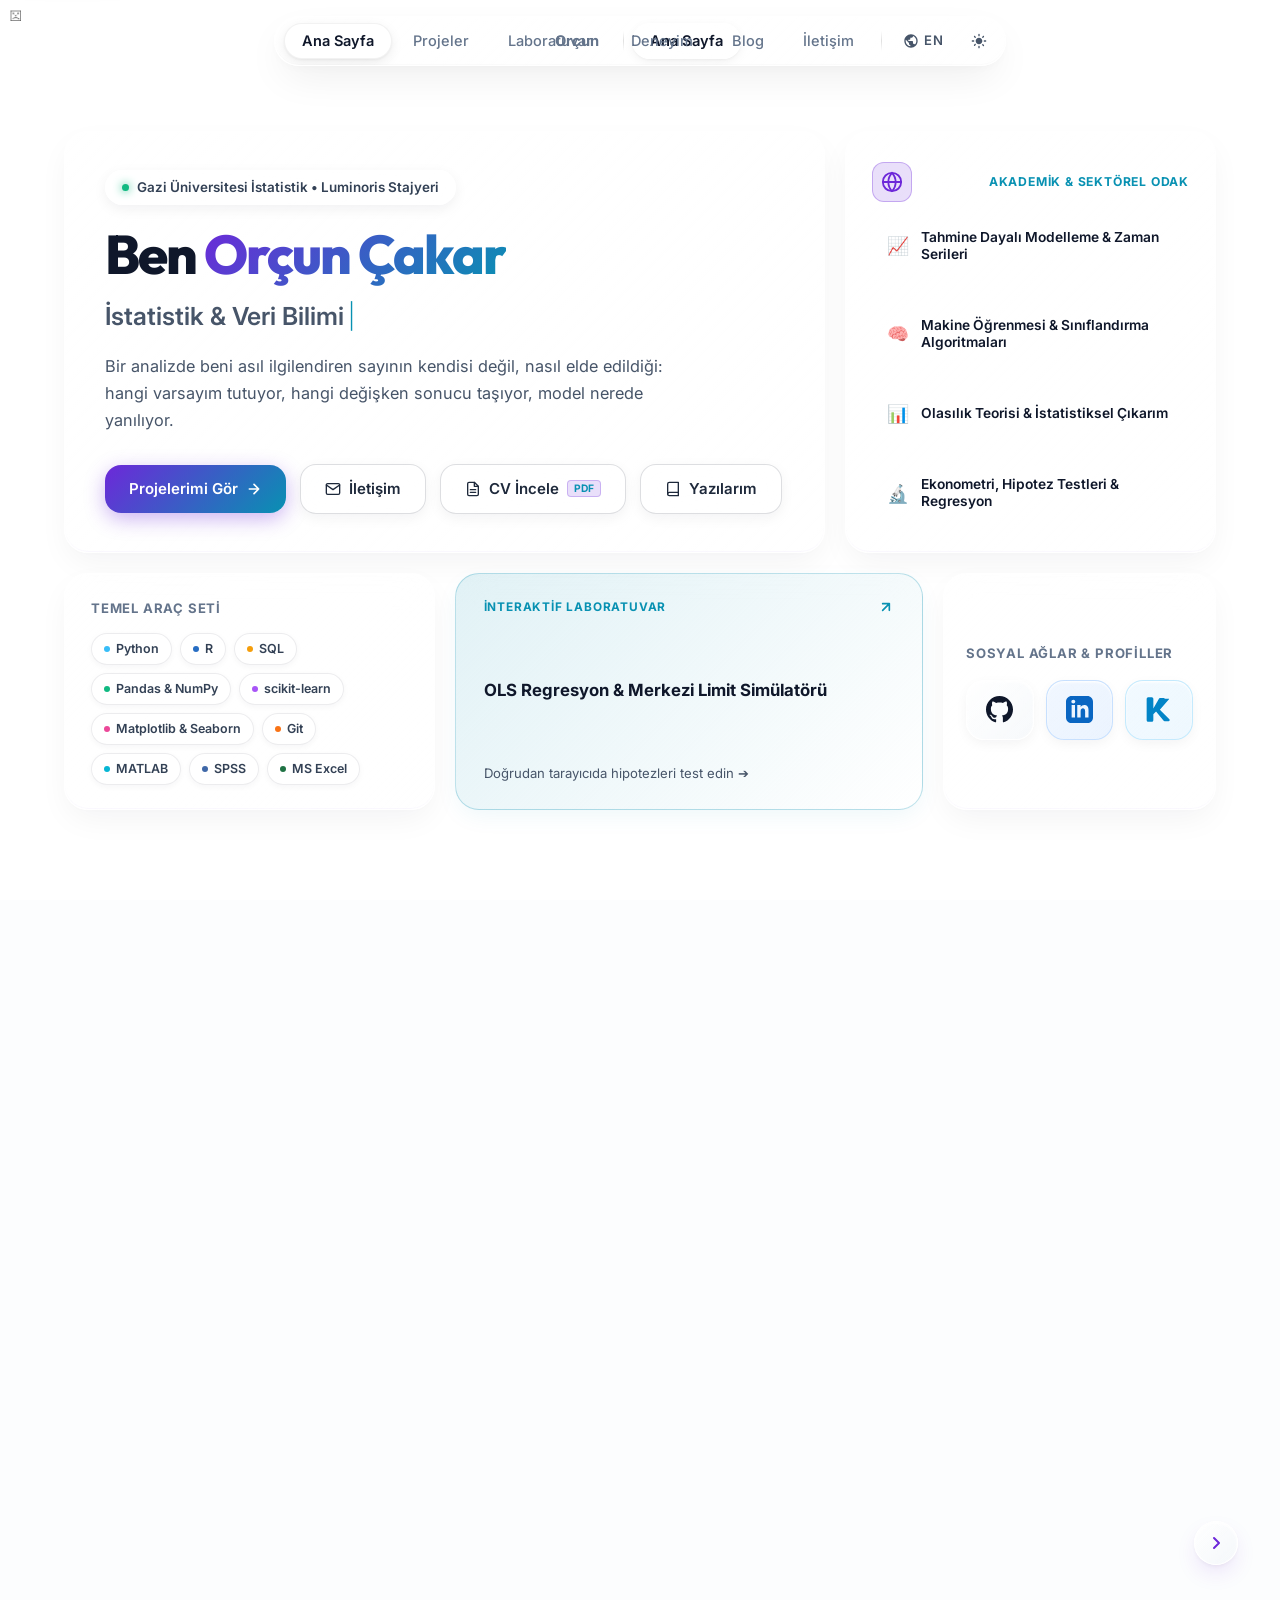
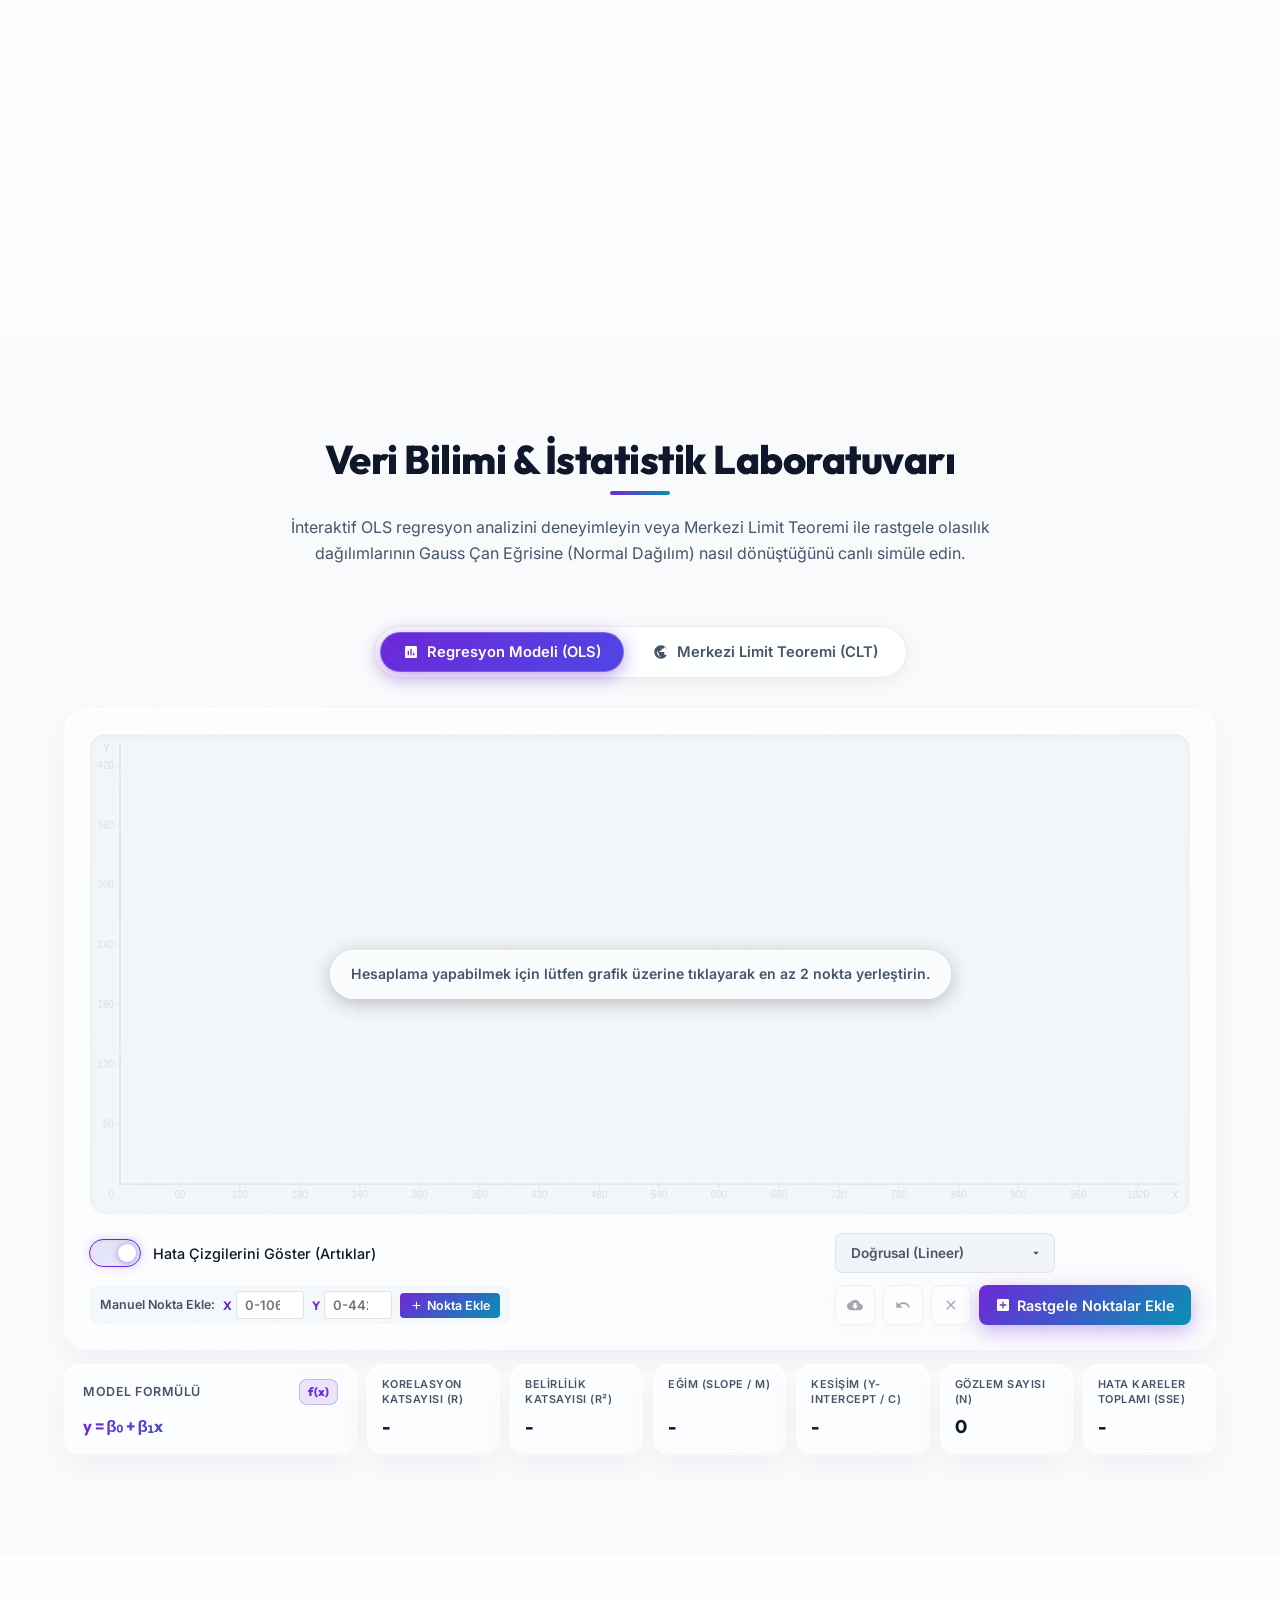
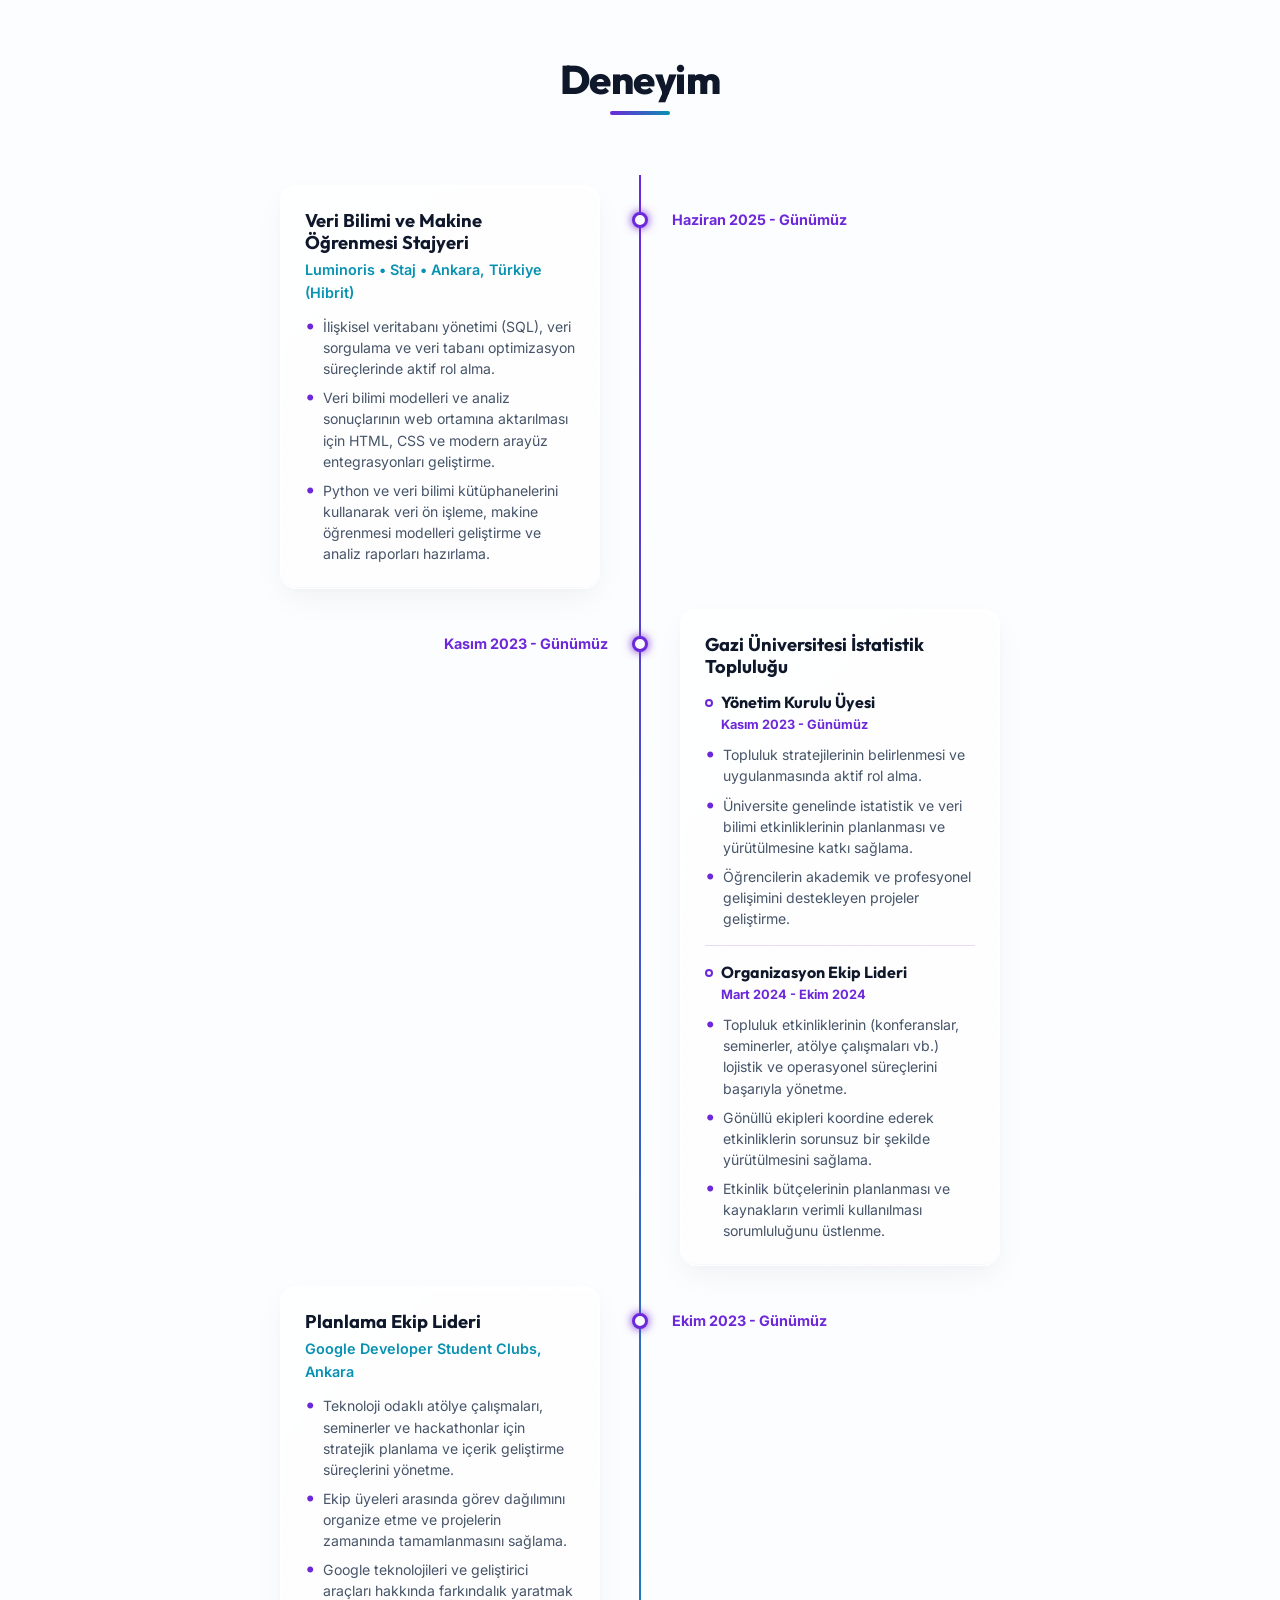
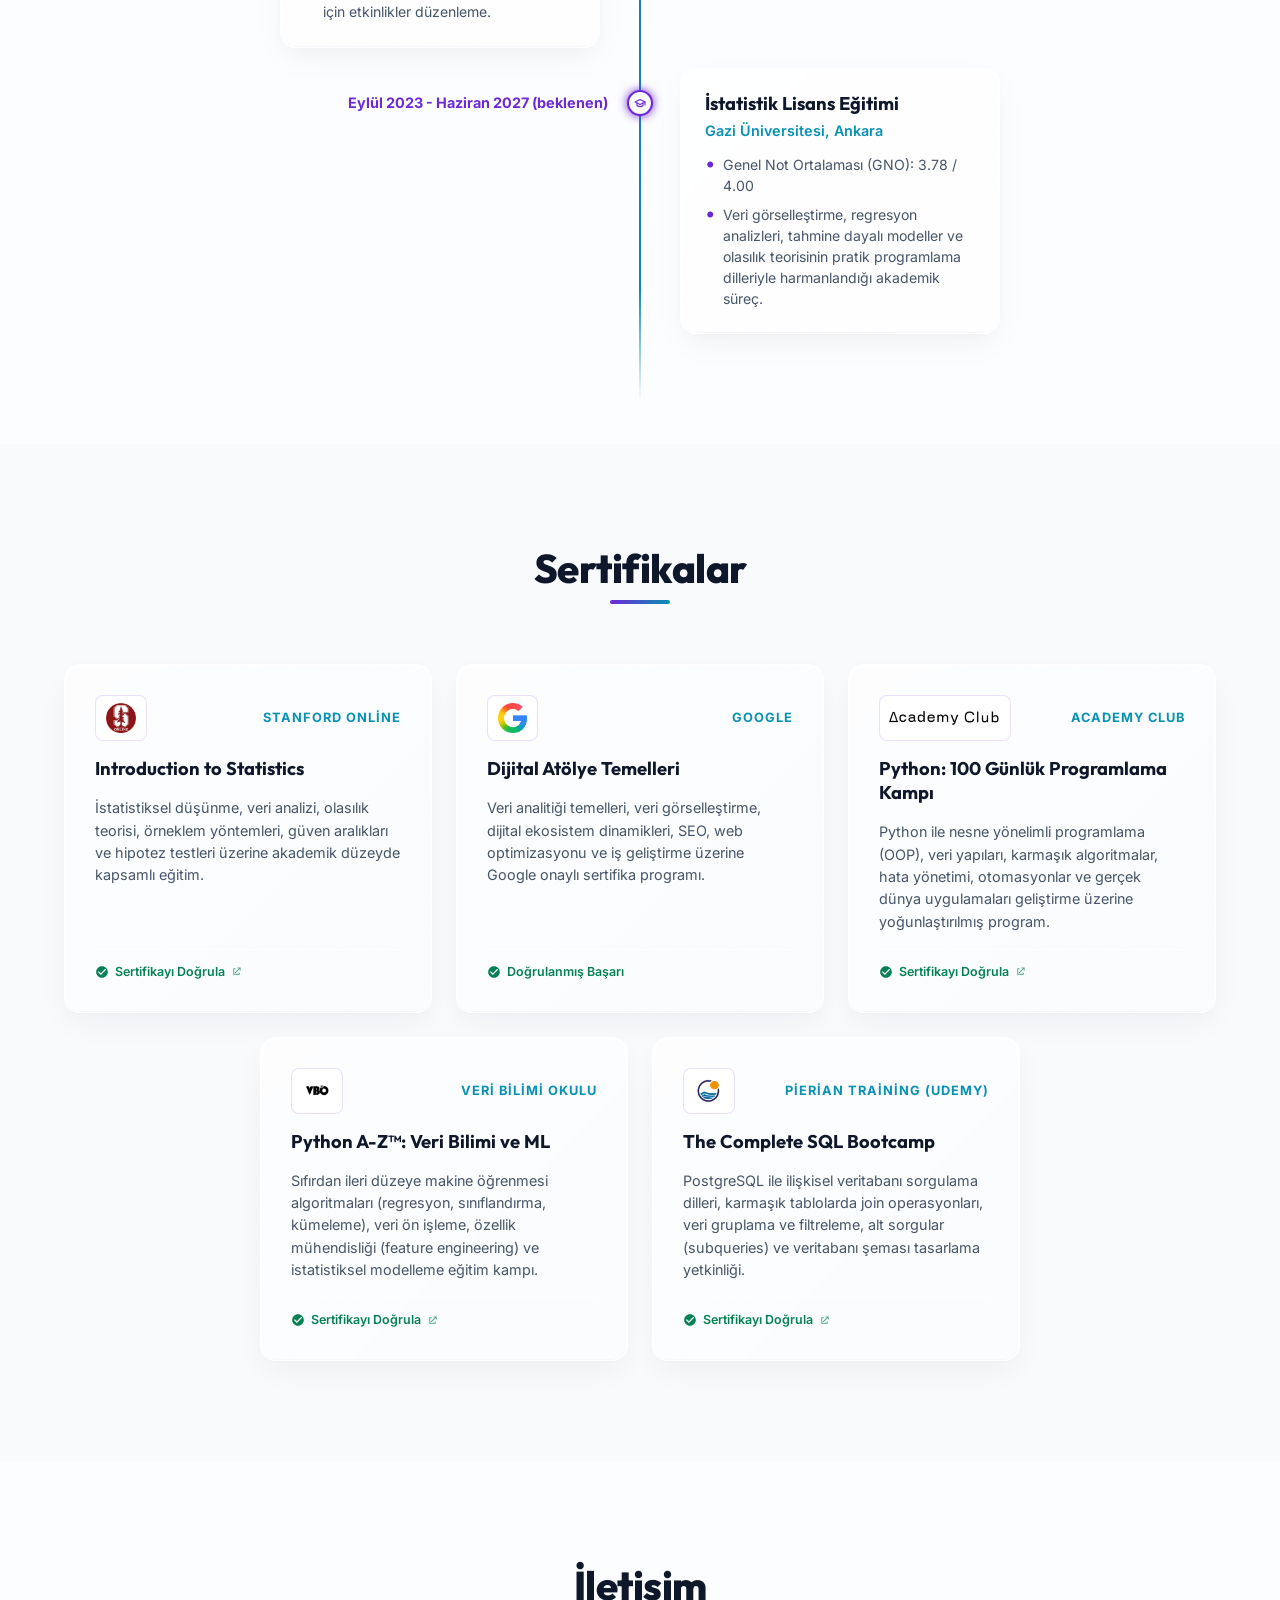
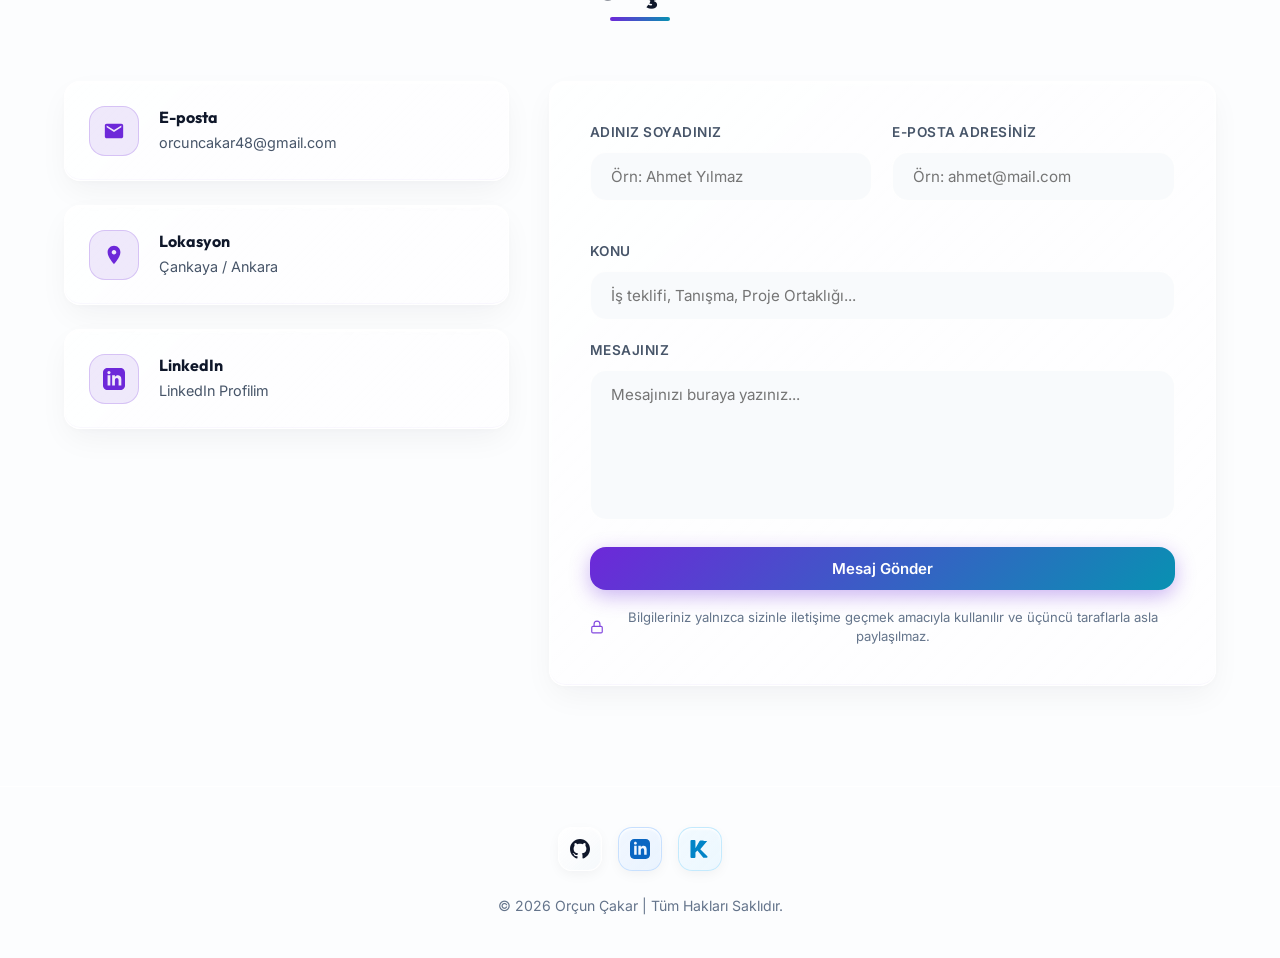
==== commit 9533697c: "Surum 2.19.23" ====
--- a/index.html
+++ b/index.html
@@ -73,14 +73,14 @@
     <link rel="stylesheet" href="https://fonts.googleapis.com/css2?family=Inter:wght@300;400;500;600;700&family=Outfit:wght@300;400;500;600;700;800&display=swap" media="print" onload="this.media='all'">
     <noscript><link rel="stylesheet" href="https://fonts.googleapis.com/css2?family=Inter:wght@300;400;500;600;700&family=Outfit:wght@300;400;500;600;700;800&display=swap"></noscript>
 
-    <link rel="stylesheet" href="style.css?v=2.19.22">
+    <link rel="stylesheet" href="style.css?v=2.19.23">
     <!-- lab.css sadece ekranin cok altindaki #playground bolumu icin; kritik yola hic girmesin.
          media="print" hilesi de denendi, ayni FCP kazancini veriyor ama Lighthouse'un
          simulasyonunda LCP'yi ~140 ms geriye itiyordu; load olayinda enjekte etmek temiz. -->
     <!-- Gec gelen lab.css, style.css'teki transition'li dugmelerin dolgu/yazi boyutunu
          degistirince ~12 duzen animasyonu basliyordu; stil oturana kadar gecisler kapali. -->
-    <script>addEventListener('load', function () { var d = document.documentElement, l = document.createElement('link'), bitti = function () { requestAnimationFrame(function () { requestAnimationFrame(function () { d.classList.remove('lab-css-bekliyor'); }); }); }; d.classList.add('lab-css-bekliyor'); l.rel = 'stylesheet'; l.href = 'lab.css?v=2.19.22'; l.onload = l.onerror = bitti; document.head.appendChild(l); });</script>
-    <noscript><link rel="stylesheet" href="lab.css?v=2.19.22"></noscript>
+    <script>addEventListener('load', function () { var d = document.documentElement, l = document.createElement('link'), bitti = function () { requestAnimationFrame(function () { requestAnimationFrame(function () { d.classList.remove('lab-css-bekliyor'); }); }); }; d.classList.add('lab-css-bekliyor'); l.rel = 'stylesheet'; l.href = 'lab.css?v=2.19.23'; l.onload = l.onerror = bitti; document.head.appendChild(l); });</script>
+    <noscript><link rel="stylesheet" href="lab.css?v=2.19.23"></noscript>
 </head>
 <body>
     <a class="skip-link" href="#main-content" data-translate="skip-link">İçeriğe atla</a>
@@ -1148,8 +1148,8 @@
         <svg viewBox="0 0 16 16" width="16" height="16" fill="none" stroke="currentColor" stroke-width="2" stroke-linecap="round" stroke-linejoin="round" aria-hidden="true"><path d="M8 13V4M4 8L8 4L12 8"/></svg>
     </button>
 
-    <script src="translations.js?v=2.19.22" defer></script>
-    <script src="site-shell.js?v=2.19.22" defer></script>
+    <script src="translations.js?v=2.19.23" defer></script>
+    <script src="site-shell.js?v=2.19.23" defer></script>
     <script>
         // Simulasyon telefon ve tablette zaten ilk kontrolde cikiyordu ama dosya yine de
         // indirilip ayristiriliyordu (36 KB). Kosulu ayni tuttuk, artik indirme de olmuyor.
@@ -1158,10 +1158,10 @@
             var mq = window.matchMedia;
             if (mq && (mq('(max-width: 900px)').matches || mq('(pointer: coarse)').matches)) return;
             var s = document.createElement('script');
-            s.src = 'fluid-simulation.js?v=2.19.22';
+            s.src = 'fluid-simulation.js?v=2.19.23';
             document.head.appendChild(s);
         })();
     </script>
-    <script src="script.js?v=2.19.22" defer></script>
+    <script src="script.js?v=2.19.23" defer></script>
 </body>
 </html>
--- a/style.css
+++ b/style.css
@@ -280,6 +280,47 @@
     background: var(--primary);
 }
 
+/* Masaüstünde sayfa çubuğu kendine 10px şerit ayırıyor ve akışkan zemin o
+   şeride uzanamıyor. Yerel çubuk gizli, yerine site-shell.js içeriğin üstünde
+   duran ince bir çubuk çiziyor (.sayfa-cubugu). Kaydırma aynen çalışıyor. */
+@media (hover: hover) and (pointer: fine) {
+    html {
+        scrollbar-width: none;
+    }
+
+    html::-webkit-scrollbar {
+        display: none;
+    }
+}
+
+.sayfa-cubugu {
+    position: fixed;
+    top: 0;
+    right: 2px;
+    width: 6px;
+    border-radius: var(--radius-full);
+    background: color-mix(in srgb, var(--text-primary) 32%, transparent);
+    z-index: 9999;
+    opacity: 0;
+    cursor: default;
+    transition: opacity 0.3s ease, width 0.15s ease, background-color 0.15s ease;
+    will-change: transform;
+}
+
+.sayfa-cubugu.gorunur {
+    opacity: 1;
+}
+
+.sayfa-cubugu:hover,
+.sayfa-cubugu.surukleniyor {
+    width: 8px;
+    background: var(--primary);
+}
+
+html.cubuk-surukleniyor {
+    user-select: none;
+}
+
 .container {
     width: 100%;
     max-width: 1200px;
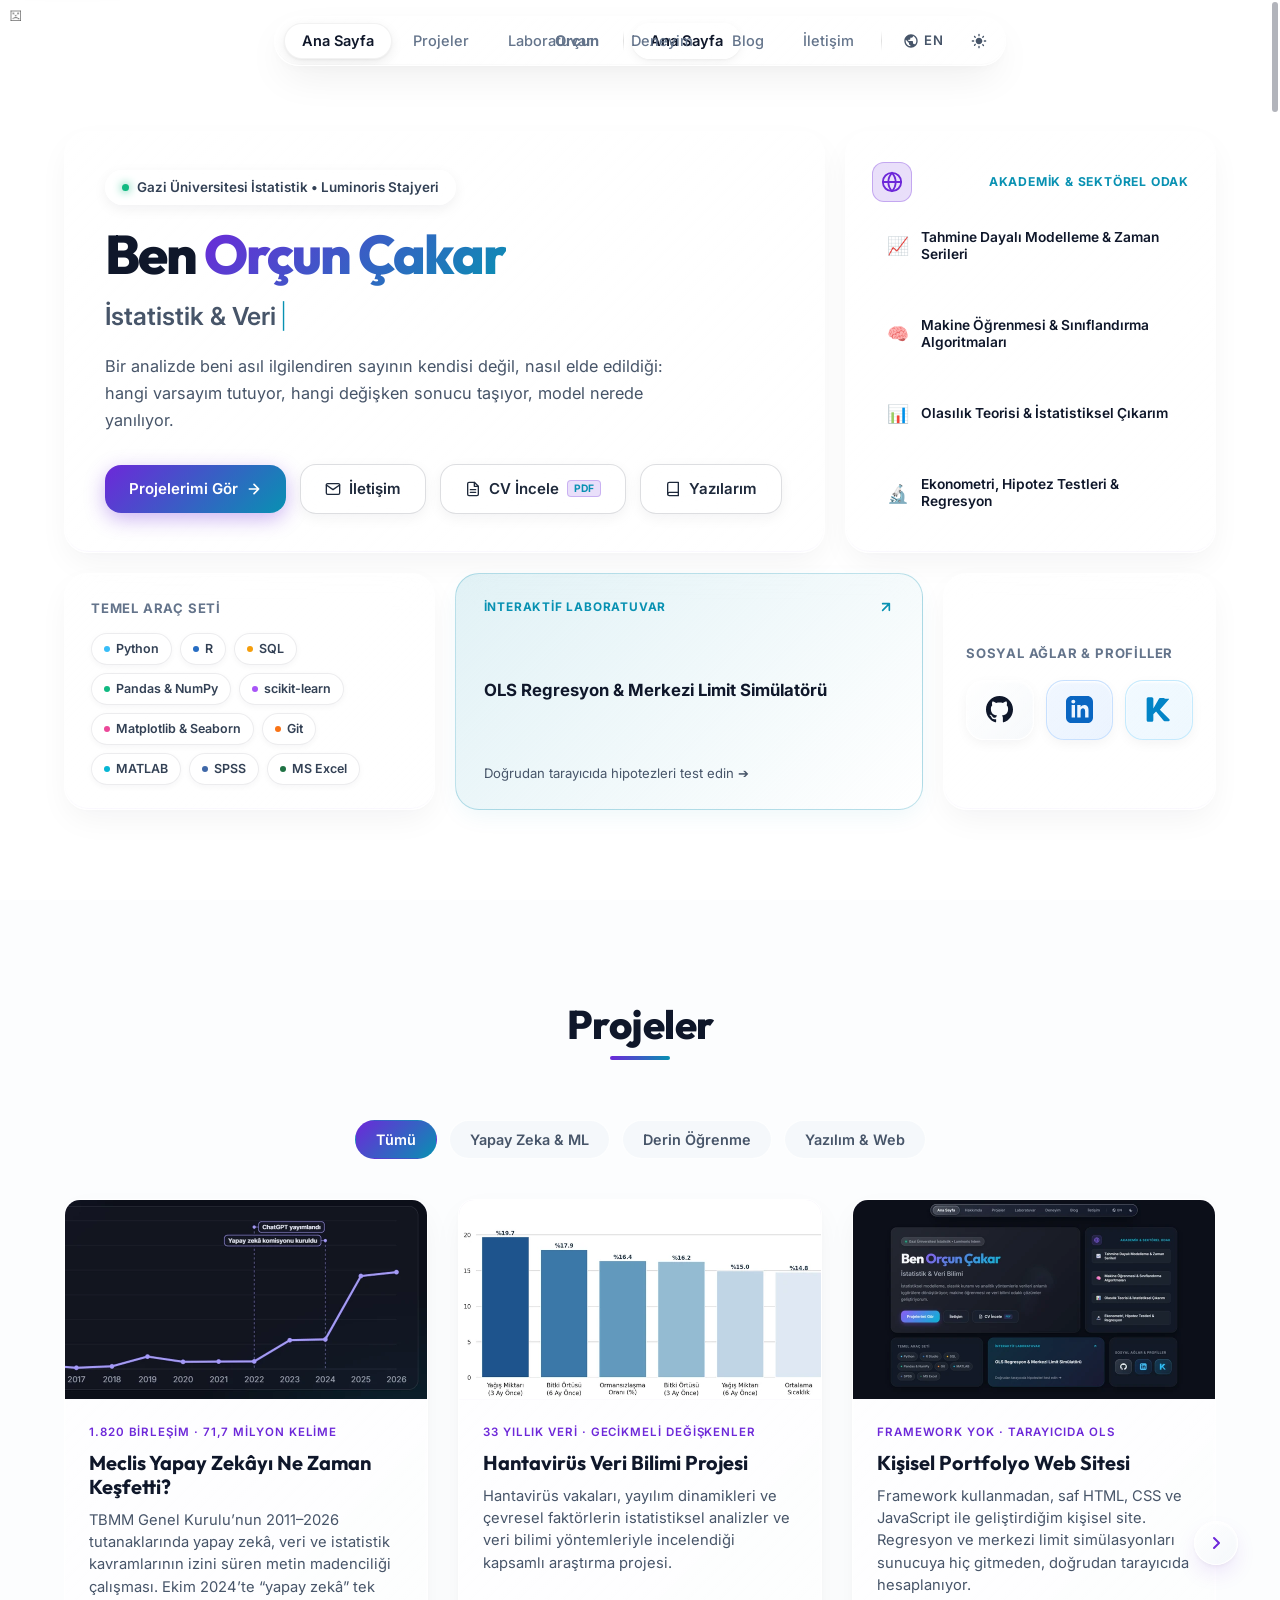
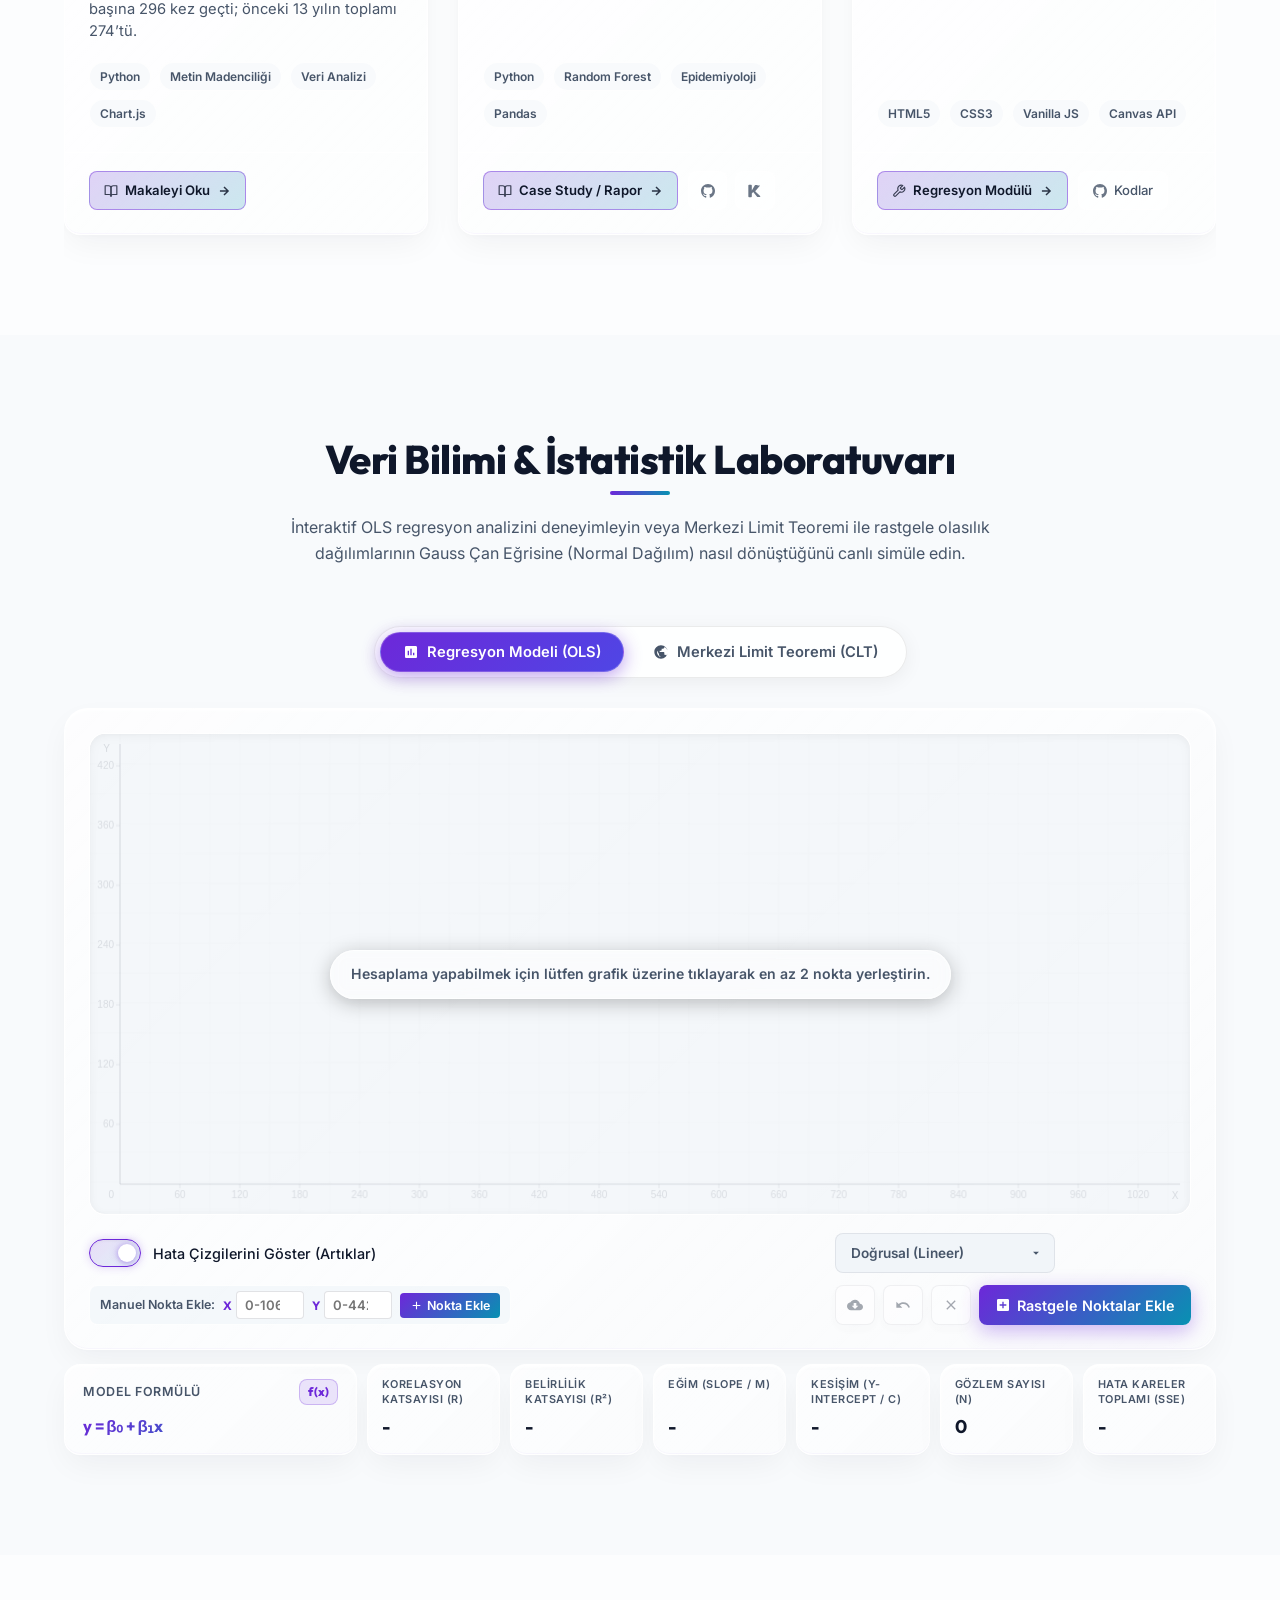
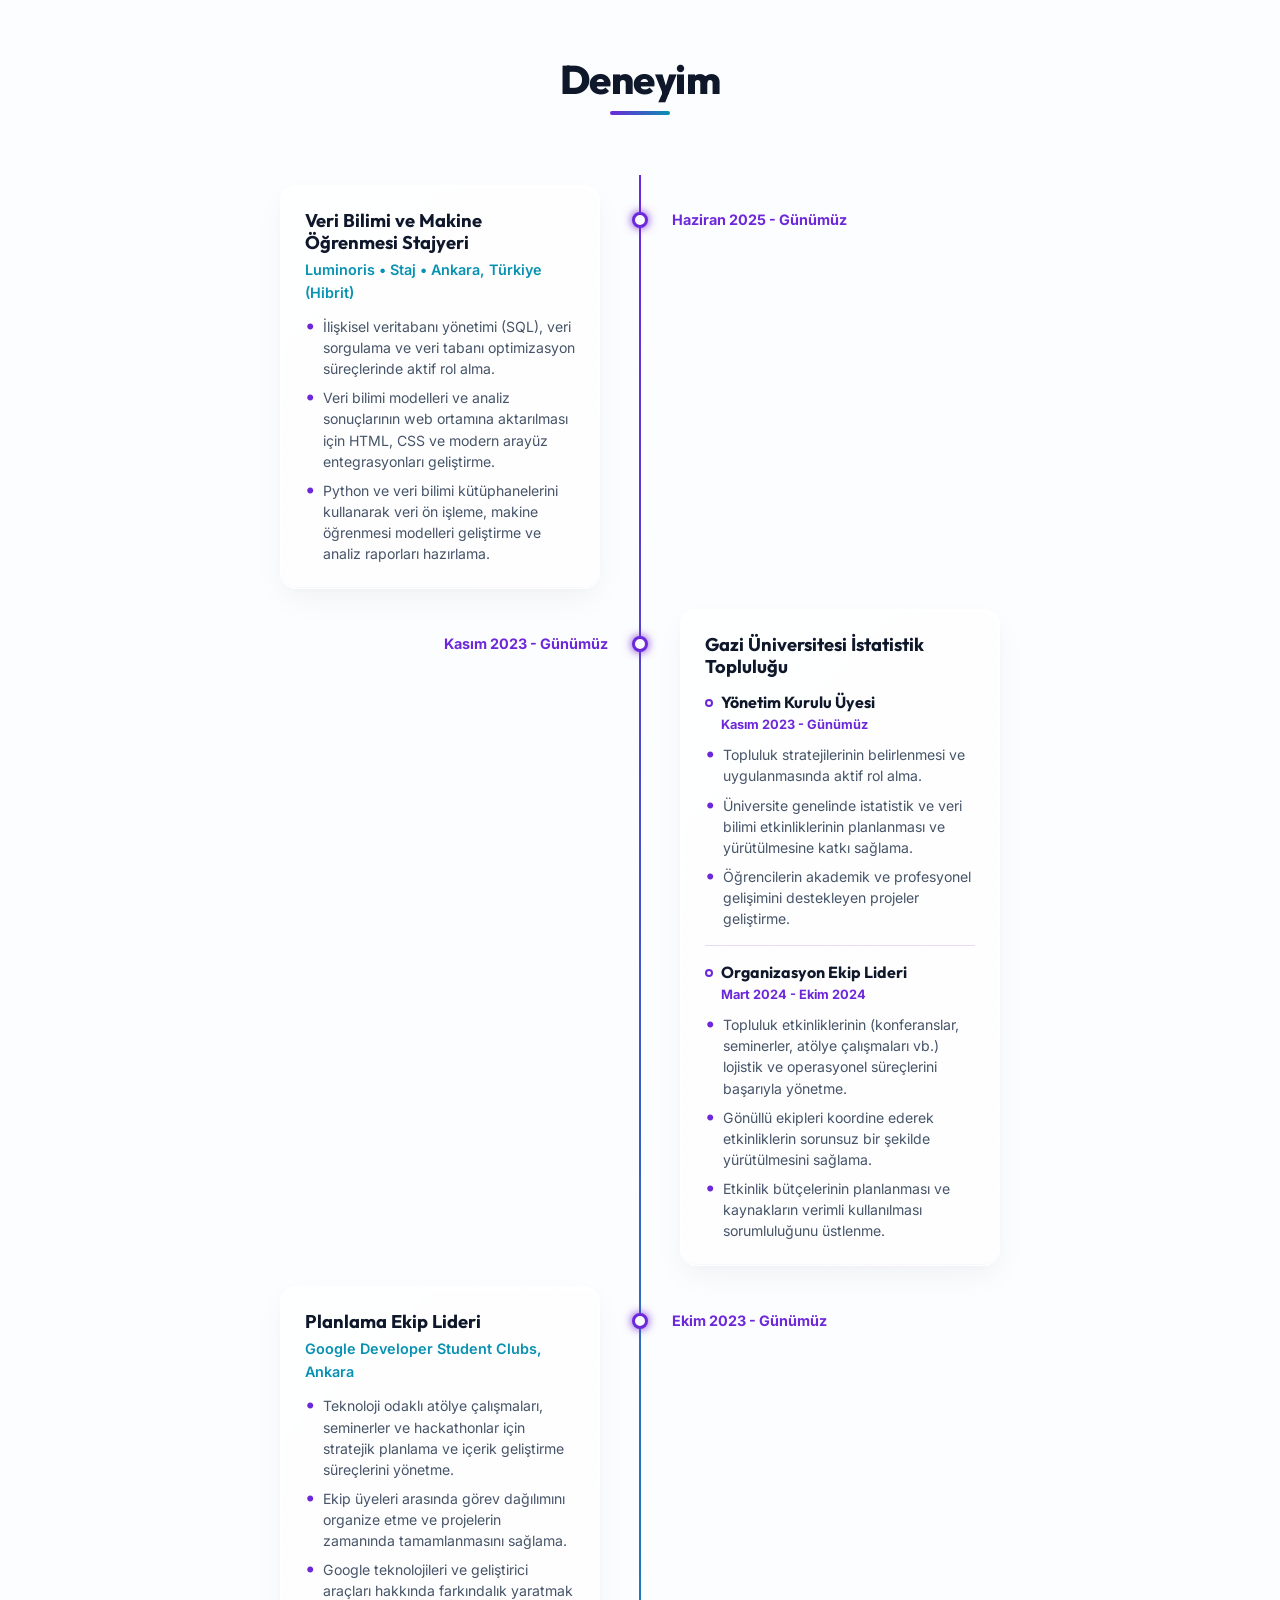
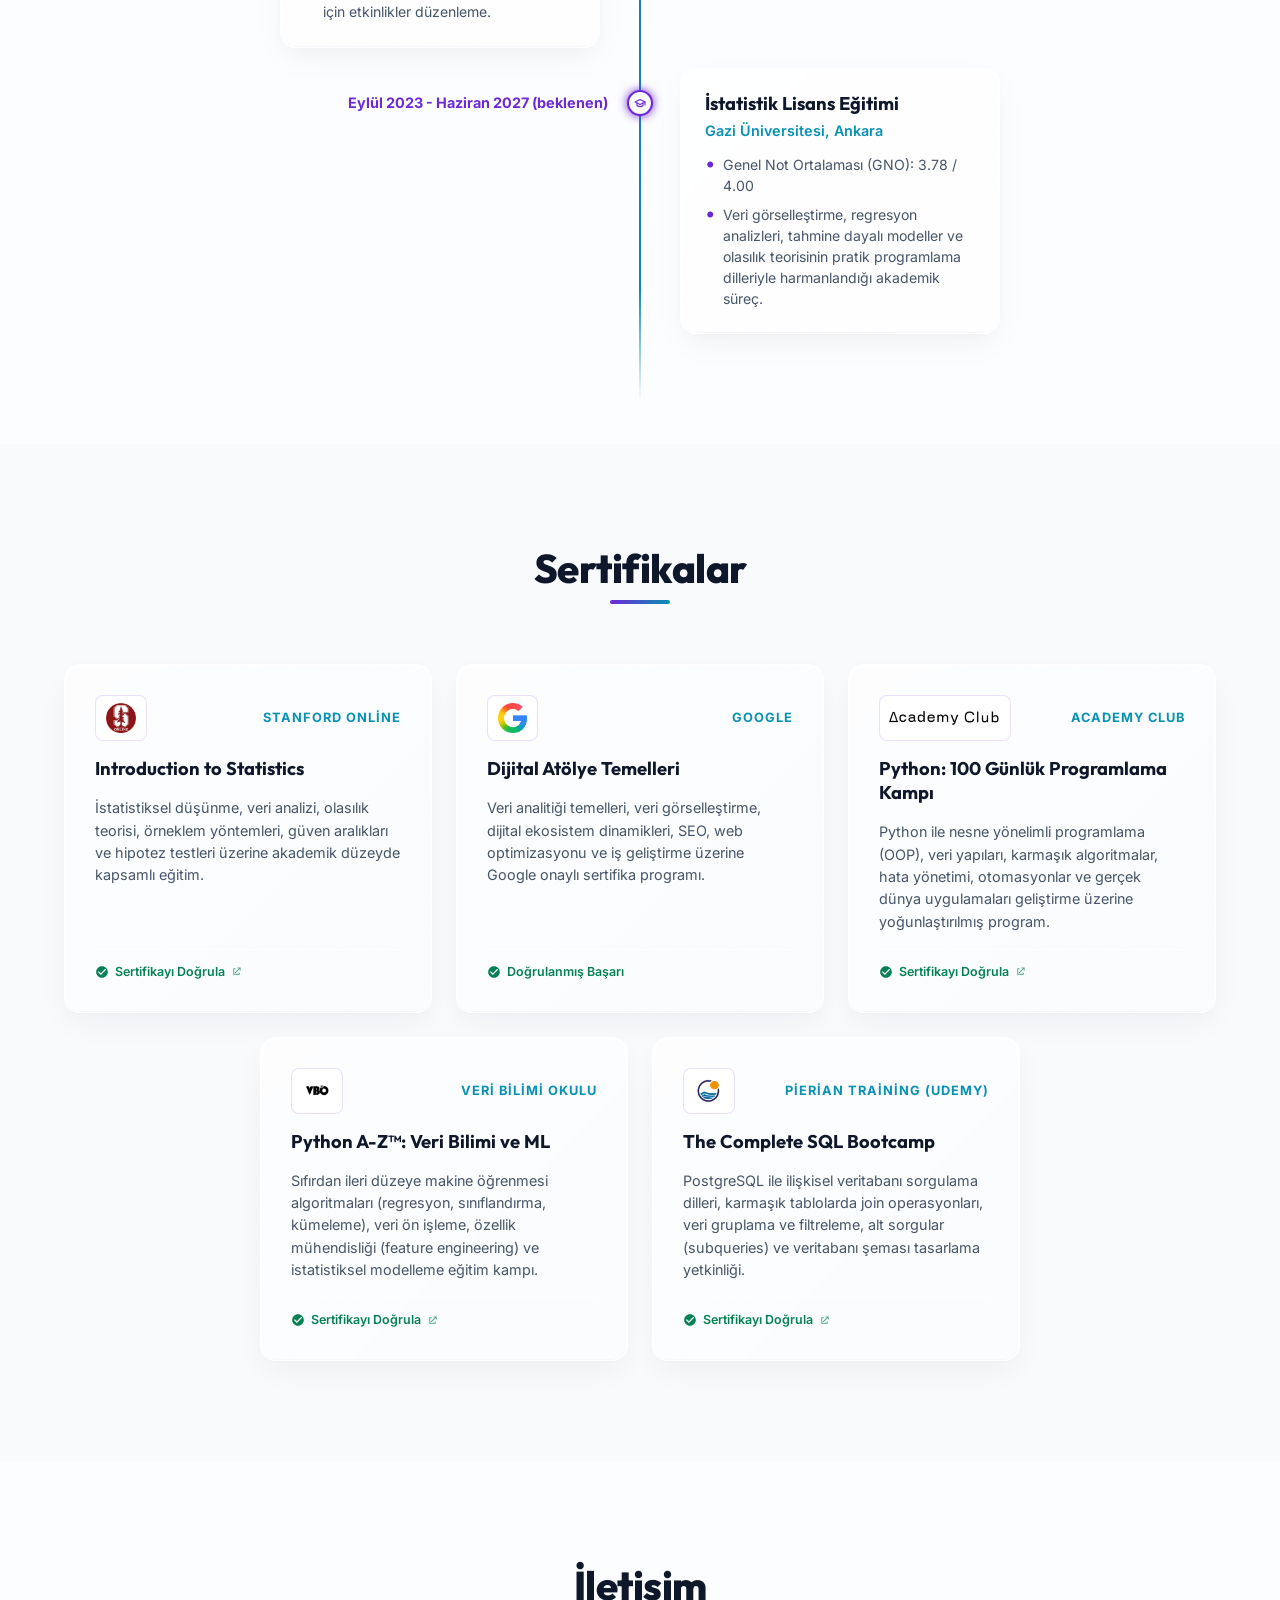
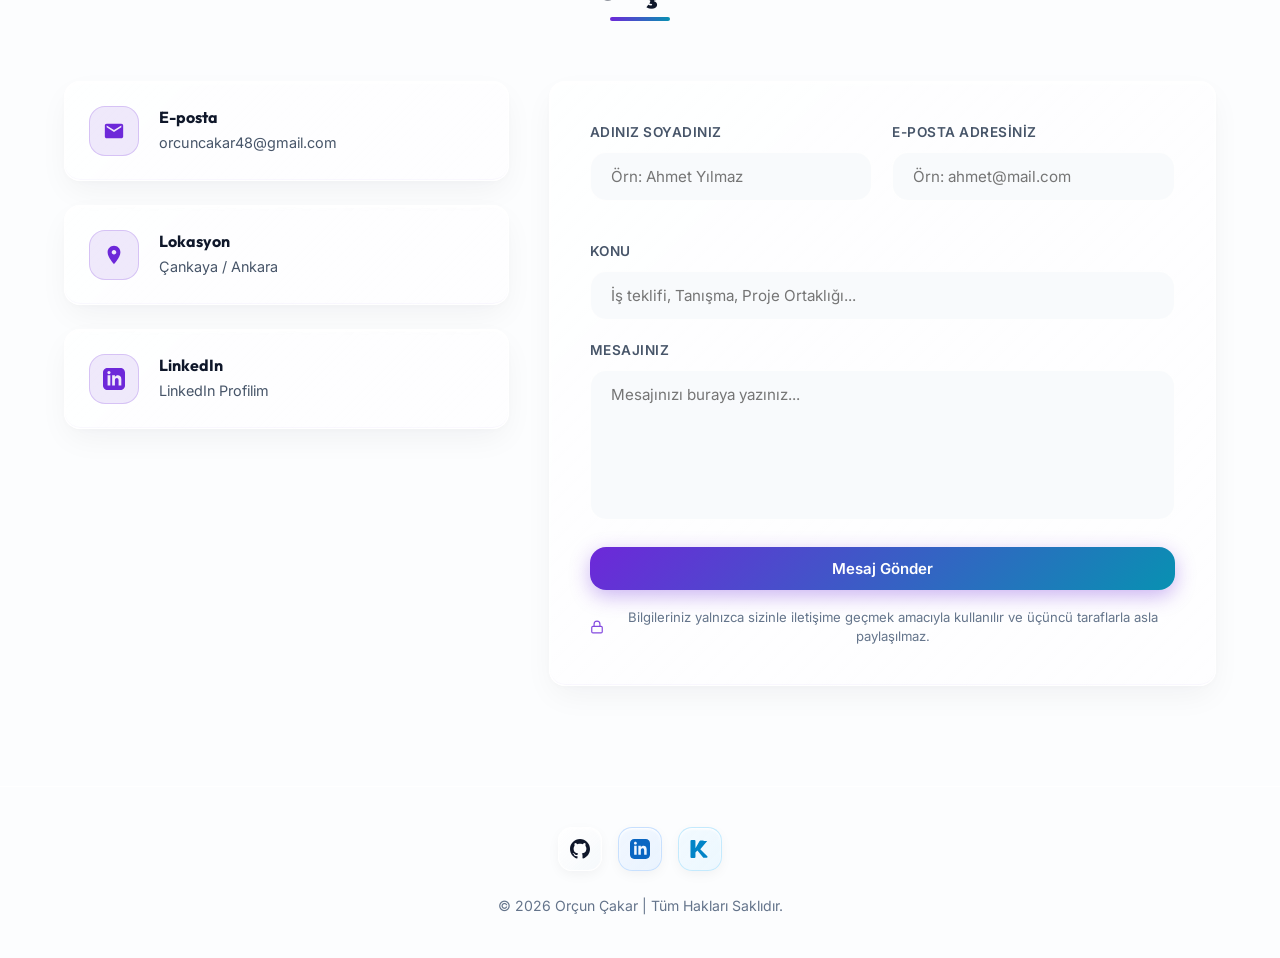
==== commit bf50a1e3: "Surum 2.19.24" ====
--- a/index.html
+++ b/index.html
@@ -73,14 +73,14 @@
     <link rel="stylesheet" href="https://fonts.googleapis.com/css2?family=Inter:wght@300;400;500;600;700&family=Outfit:wght@300;400;500;600;700;800&display=swap" media="print" onload="this.media='all'">
     <noscript><link rel="stylesheet" href="https://fonts.googleapis.com/css2?family=Inter:wght@300;400;500;600;700&family=Outfit:wght@300;400;500;600;700;800&display=swap"></noscript>
 
-    <link rel="stylesheet" href="style.css?v=2.19.23">
+    <link rel="stylesheet" href="style.css?v=2.19.24">
     <!-- lab.css sadece ekranin cok altindaki #playground bolumu icin; kritik yola hic girmesin.
          media="print" hilesi de denendi, ayni FCP kazancini veriyor ama Lighthouse'un
          simulasyonunda LCP'yi ~140 ms geriye itiyordu; load olayinda enjekte etmek temiz. -->
     <!-- Gec gelen lab.css, style.css'teki transition'li dugmelerin dolgu/yazi boyutunu
          degistirince ~12 duzen animasyonu basliyordu; stil oturana kadar gecisler kapali. -->
-    <script>addEventListener('load', function () { var d = document.documentElement, l = document.createElement('link'), bitti = function () { requestAnimationFrame(function () { requestAnimationFrame(function () { d.classList.remove('lab-css-bekliyor'); }); }); }; d.classList.add('lab-css-bekliyor'); l.rel = 'stylesheet'; l.href = 'lab.css?v=2.19.23'; l.onload = l.onerror = bitti; document.head.appendChild(l); });</script>
-    <noscript><link rel="stylesheet" href="lab.css?v=2.19.23"></noscript>
+    <script>addEventListener('load', function () { var d = document.documentElement, l = document.createElement('link'), bitti = function () { requestAnimationFrame(function () { requestAnimationFrame(function () { d.classList.remove('lab-css-bekliyor'); }); }); }; d.classList.add('lab-css-bekliyor'); l.rel = 'stylesheet'; l.href = 'lab.css?v=2.19.24'; l.onload = l.onerror = bitti; document.head.appendChild(l); });</script>
+    <noscript><link rel="stylesheet" href="lab.css?v=2.19.24"></noscript>
 </head>
 <body>
     <a class="skip-link" href="#main-content" data-translate="skip-link">İçeriğe atla</a>
@@ -1148,8 +1148,8 @@
         <svg viewBox="0 0 16 16" width="16" height="16" fill="none" stroke="currentColor" stroke-width="2" stroke-linecap="round" stroke-linejoin="round" aria-hidden="true"><path d="M8 13V4M4 8L8 4L12 8"/></svg>
     </button>
 
-    <script src="translations.js?v=2.19.23" defer></script>
-    <script src="site-shell.js?v=2.19.23" defer></script>
+    <script src="translations.js?v=2.19.24" defer></script>
+    <script src="site-shell.js?v=2.19.24" defer></script>
     <script>
         // Simulasyon telefon ve tablette zaten ilk kontrolde cikiyordu ama dosya yine de
         // indirilip ayristiriliyordu (36 KB). Kosulu ayni tuttuk, artik indirme de olmuyor.
@@ -1158,10 +1158,10 @@
             var mq = window.matchMedia;
             if (mq && (mq('(max-width: 900px)').matches || mq('(pointer: coarse)').matches)) return;
             var s = document.createElement('script');
-            s.src = 'fluid-simulation.js?v=2.19.23';
+            s.src = 'fluid-simulation.js?v=2.19.24';
             document.head.appendChild(s);
         })();
     </script>
-    <script src="script.js?v=2.19.23" defer></script>
+    <script src="script.js?v=2.19.24" defer></script>
 </body>
 </html>
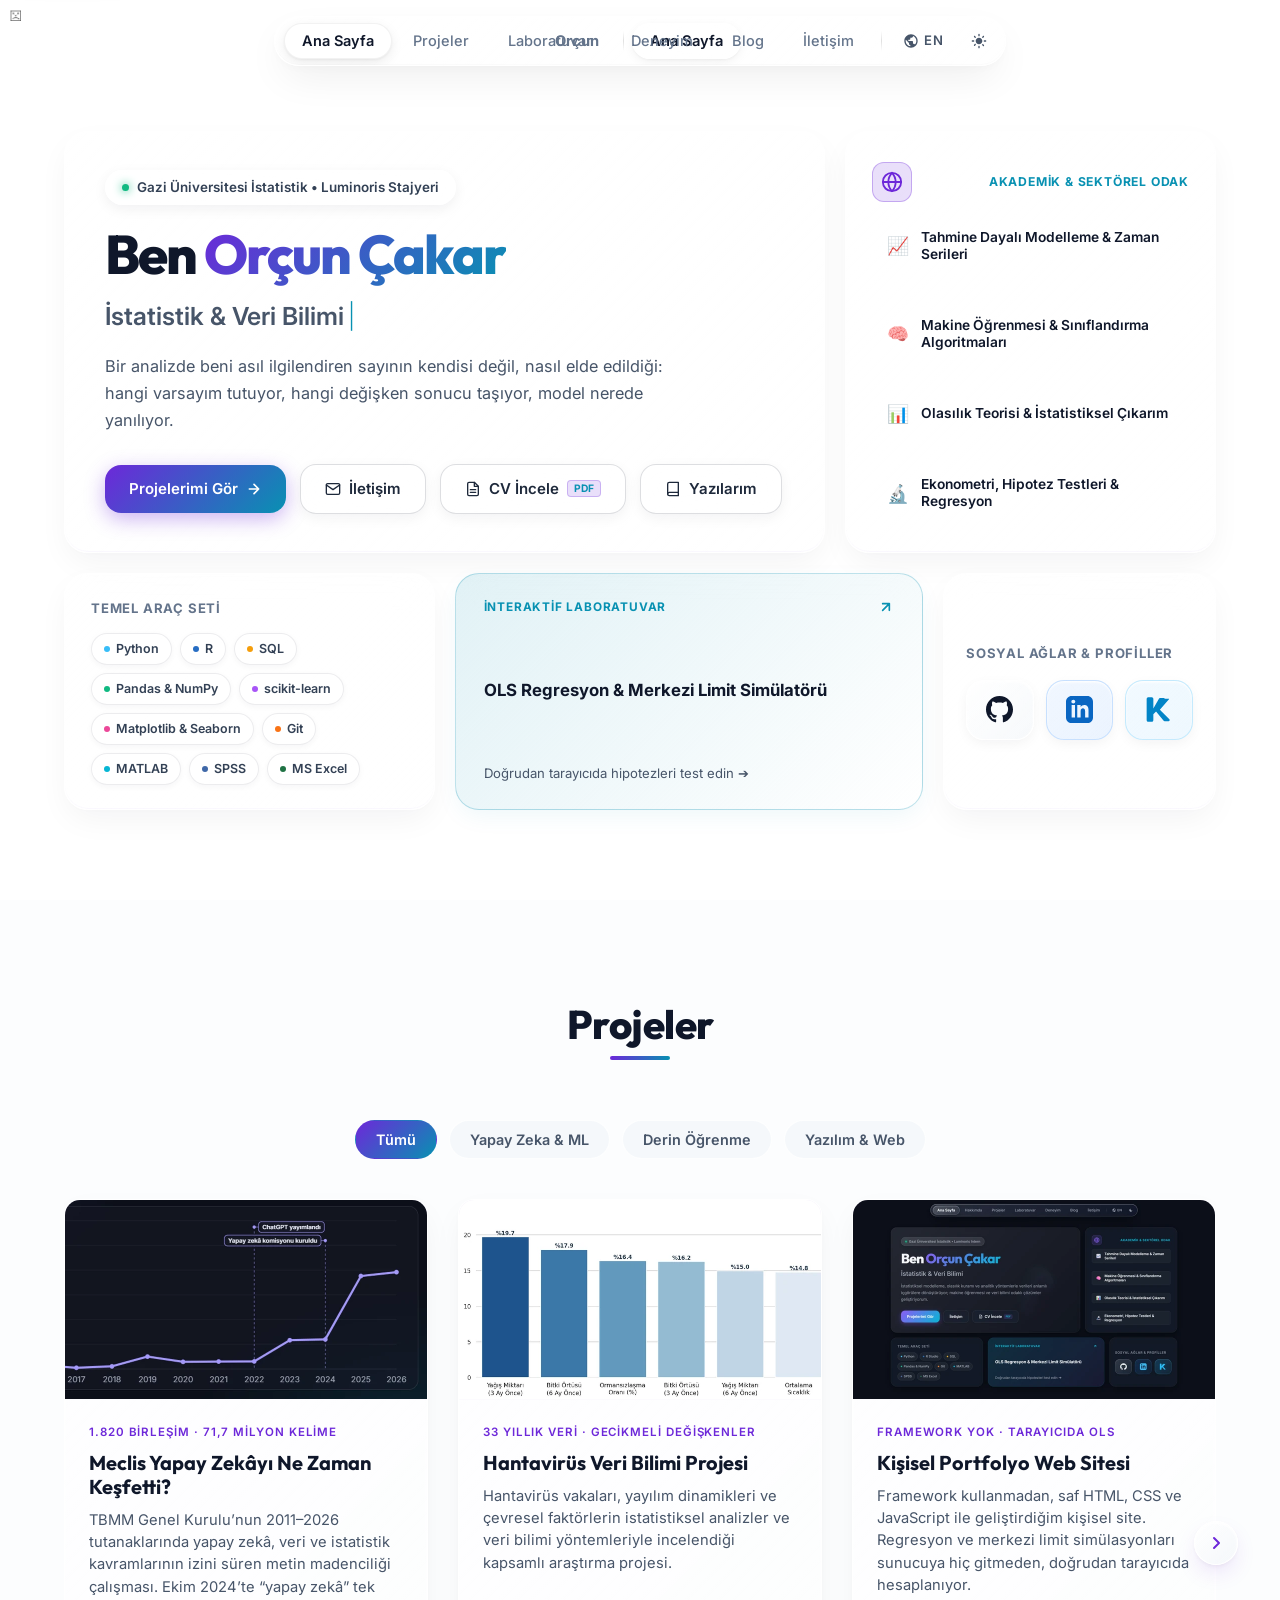
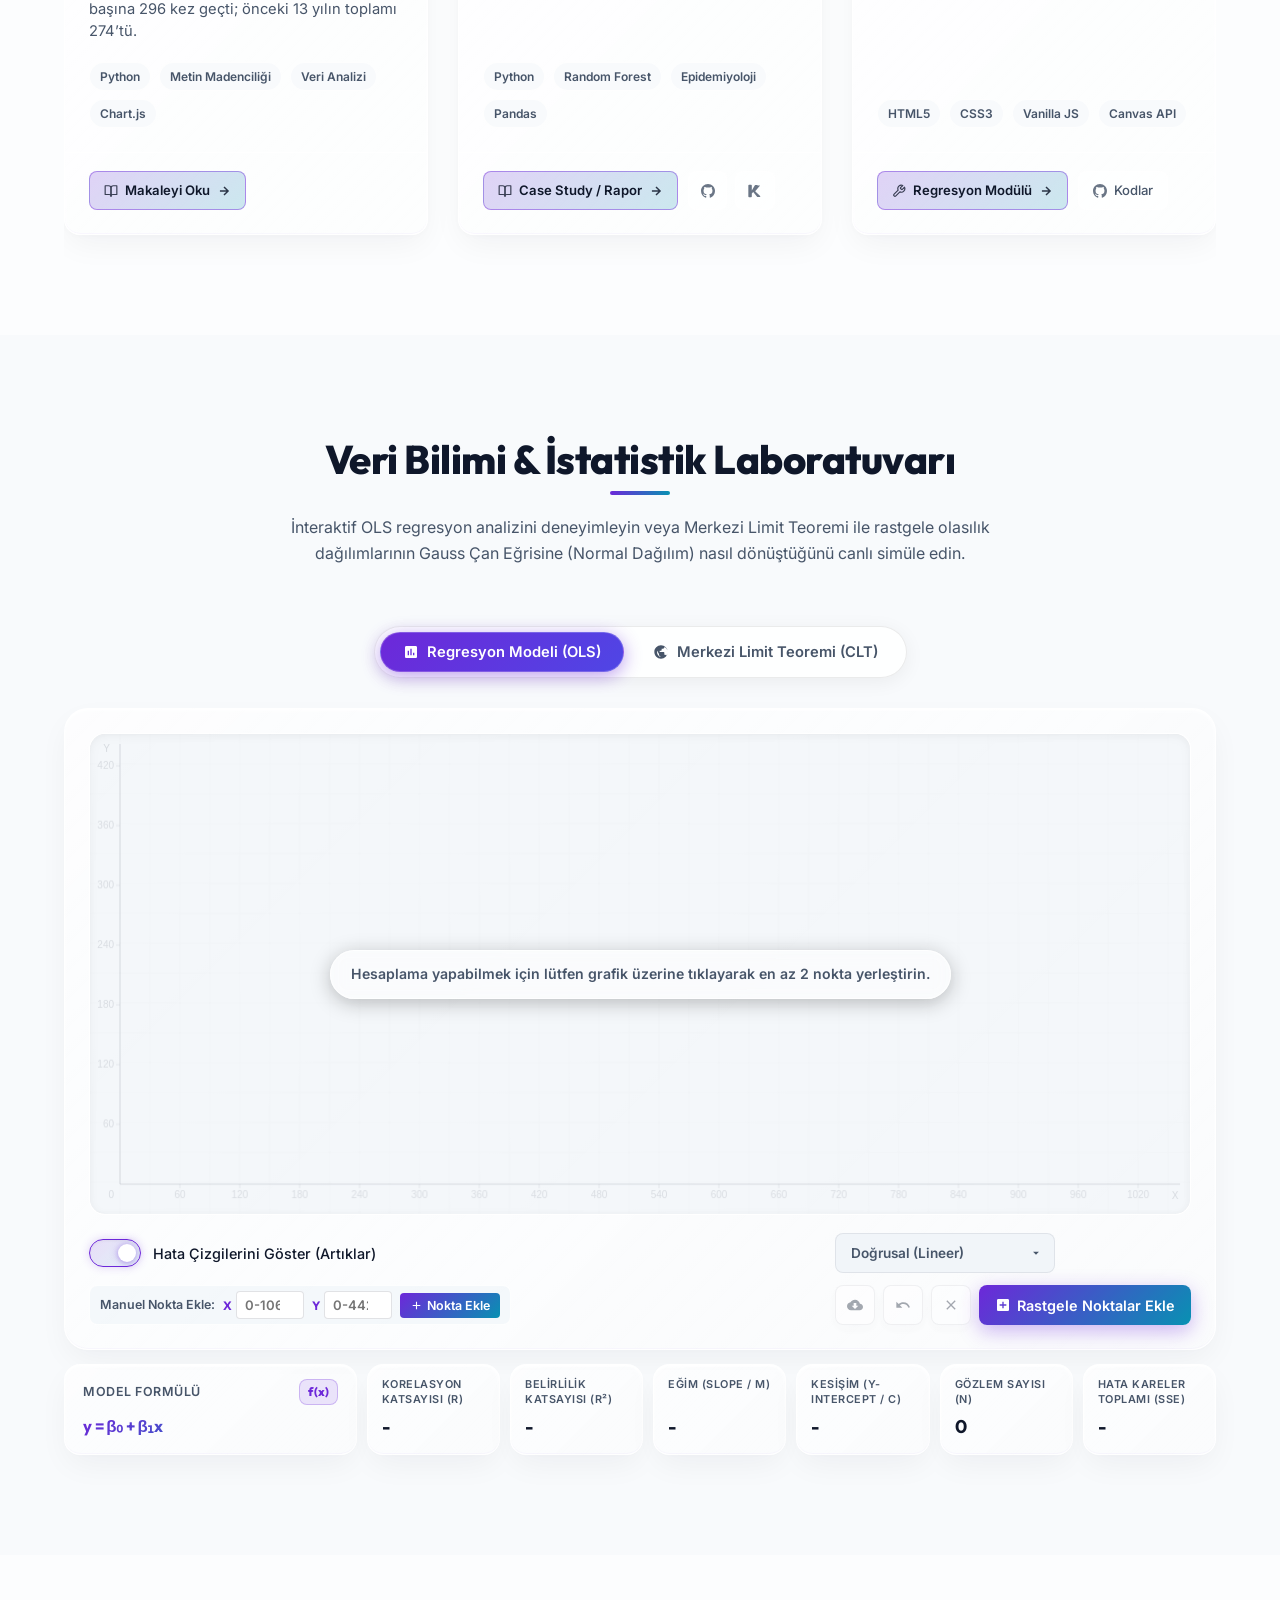
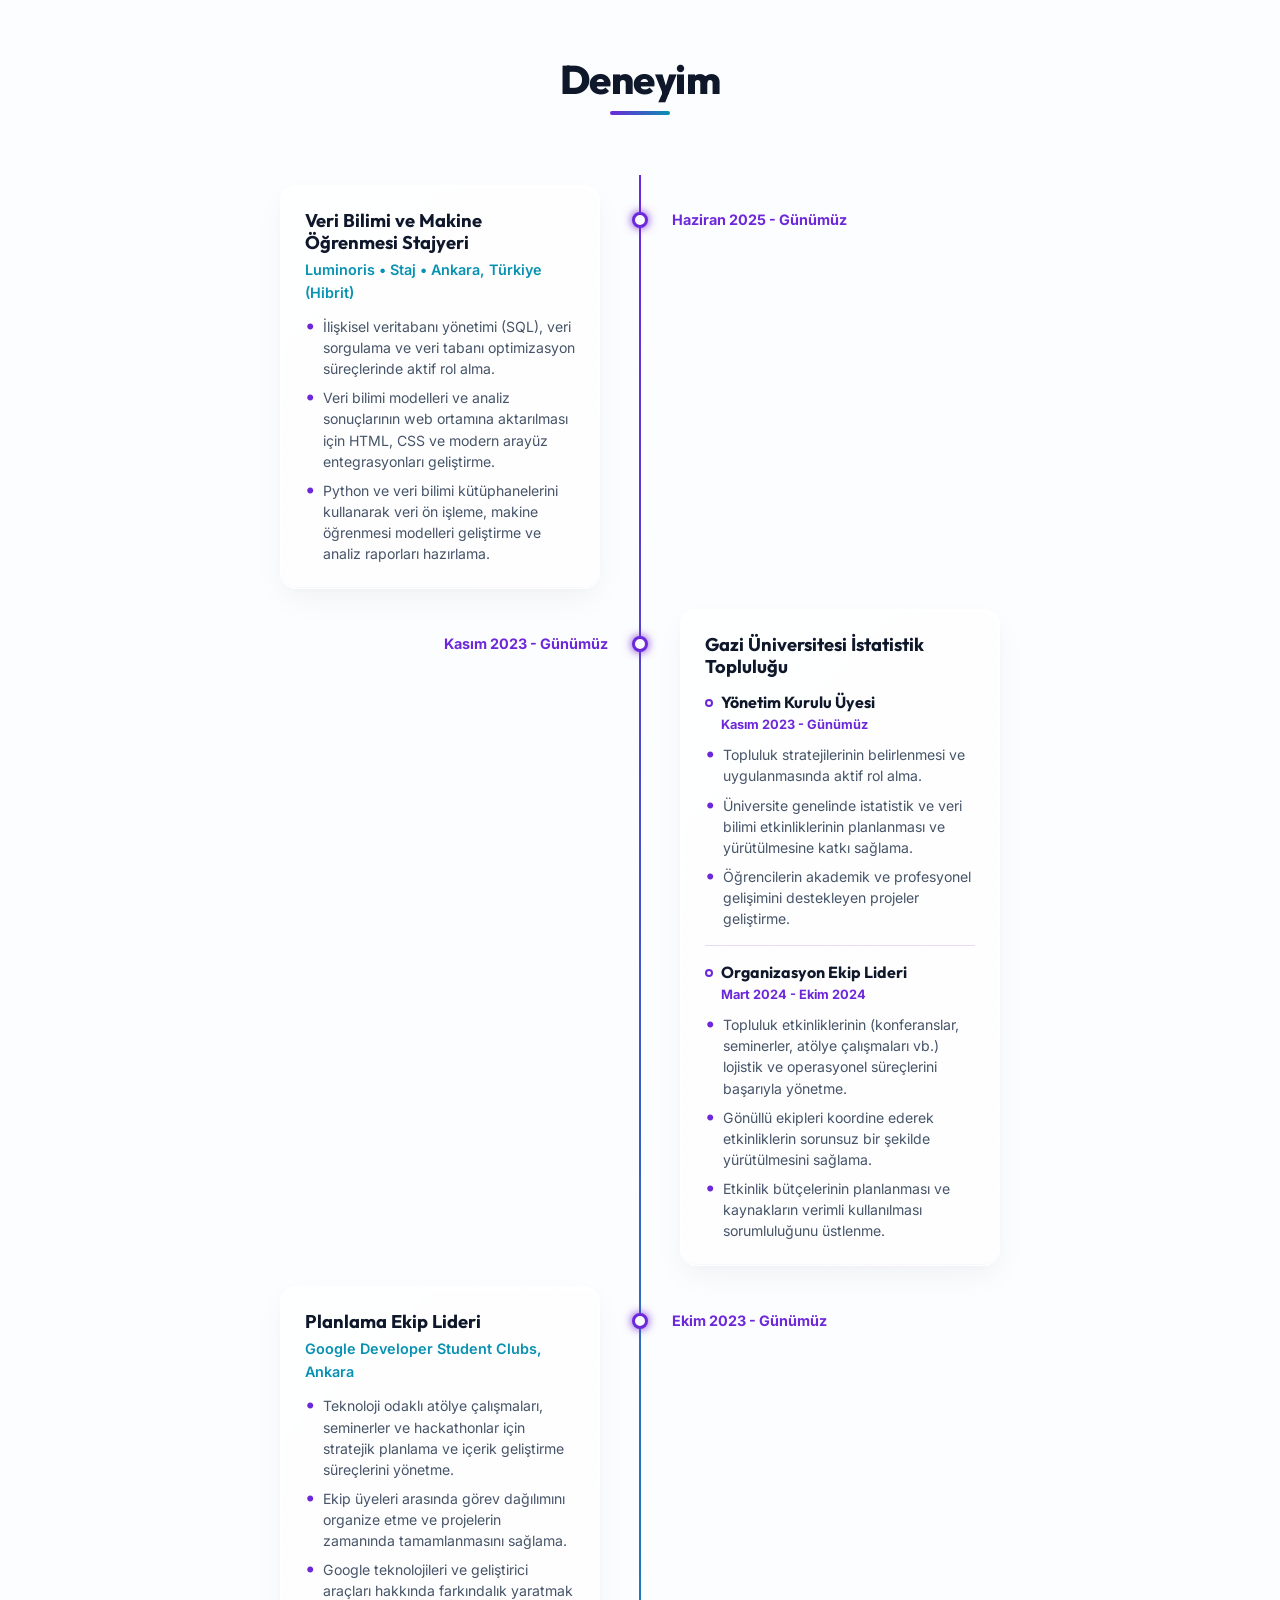
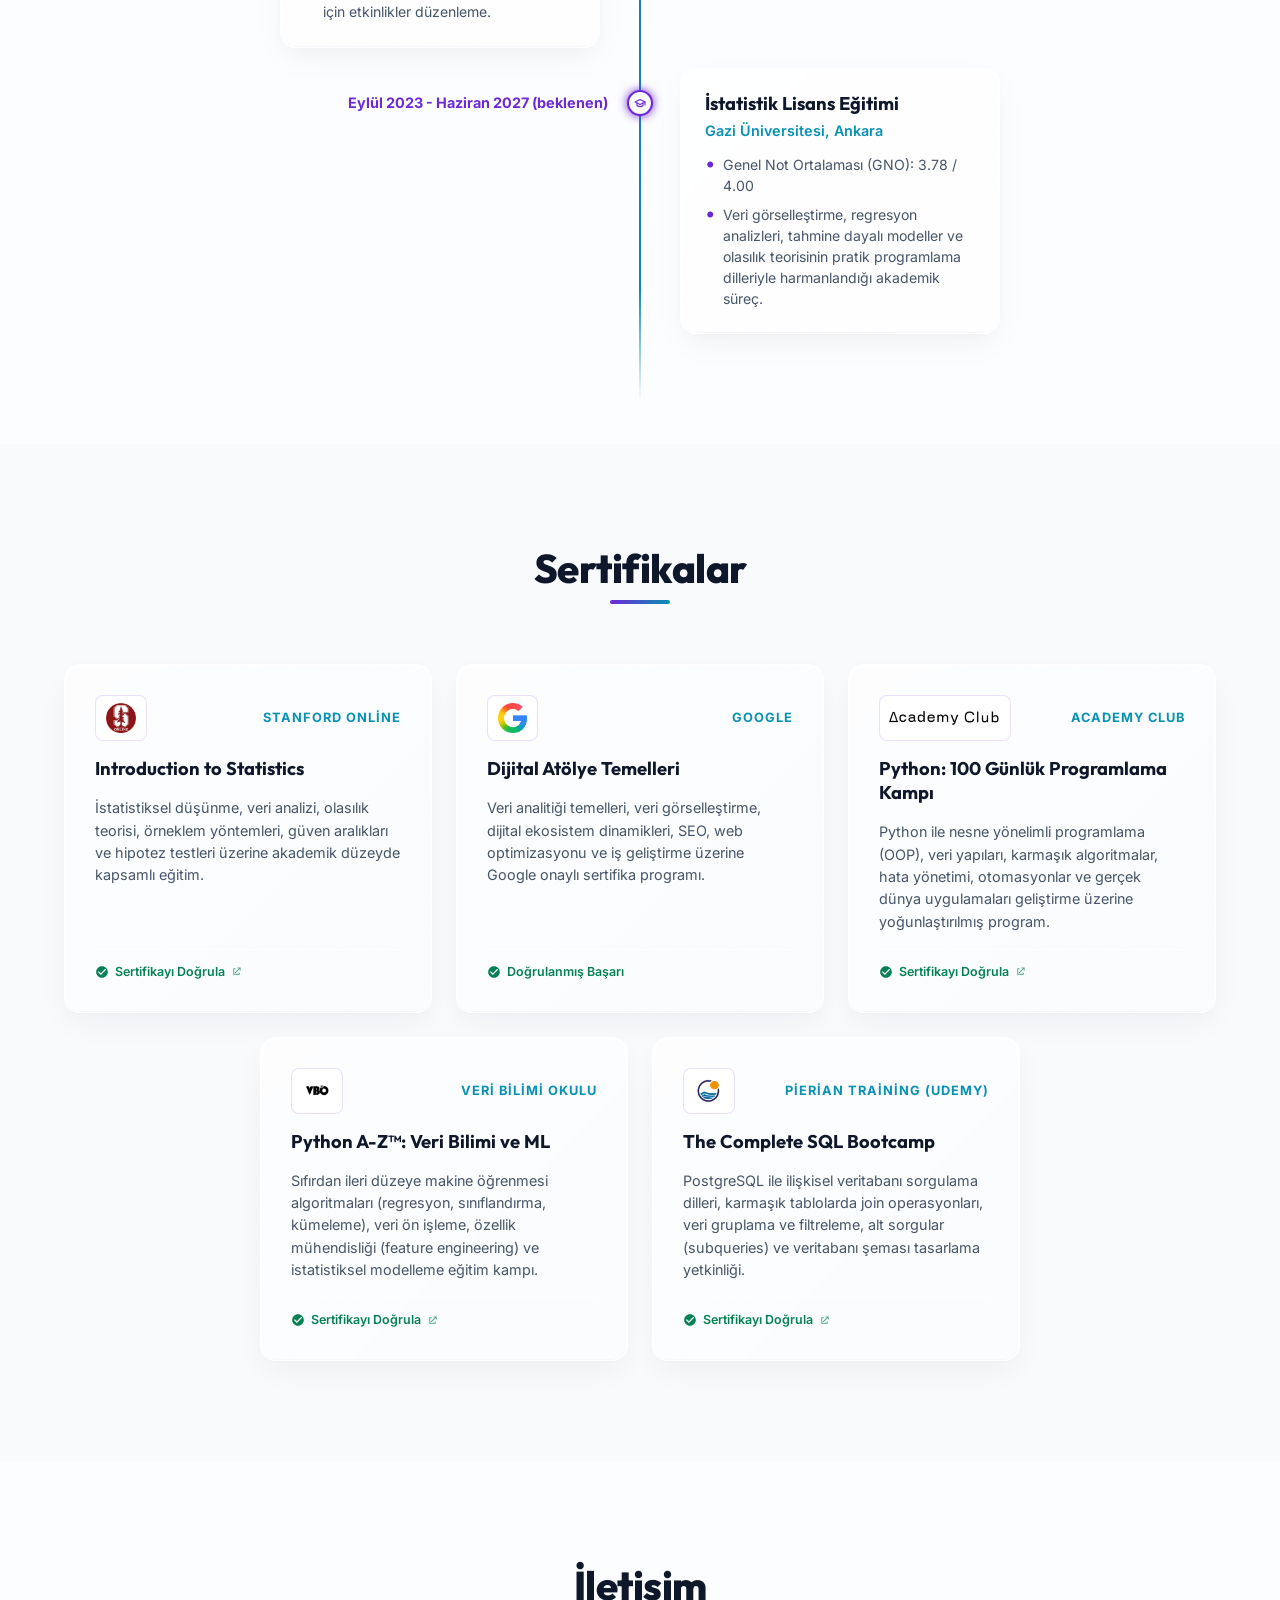
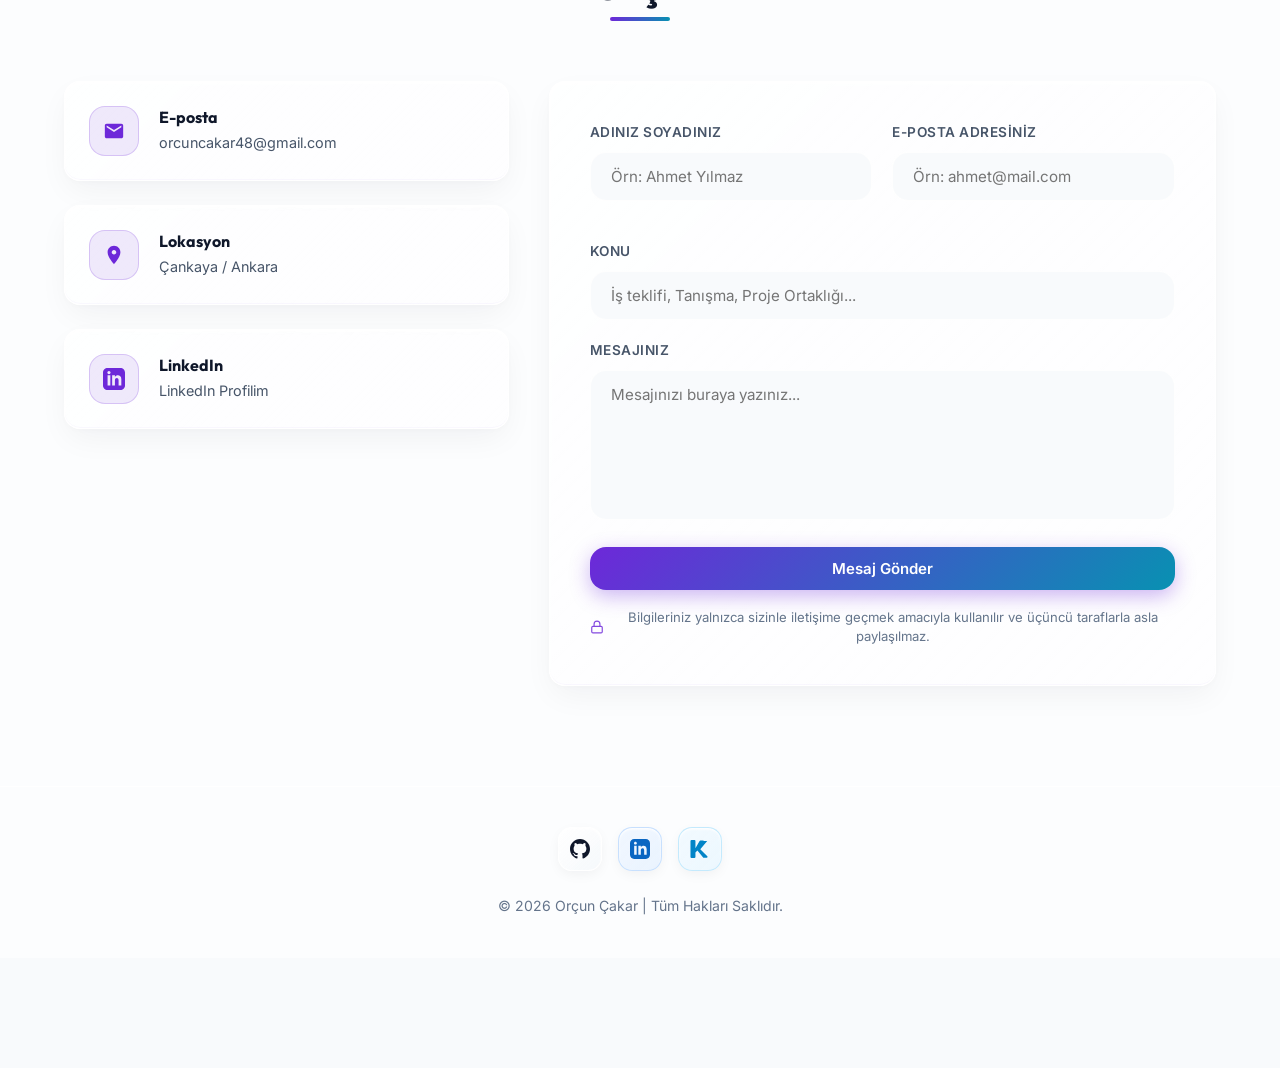
==== commit 1b8a0ddd: "Menu hapina likit esneme animasyonu eklendi" ====
--- a/index.html
+++ b/index.html
@@ -73,14 +73,14 @@
     <link rel="stylesheet" href="https://fonts.googleapis.com/css2?family=Inter:wght@300;400;500;600;700&family=Outfit:wght@300;400;500;600;700;800&display=swap" media="print" onload="this.media='all'">
     <noscript><link rel="stylesheet" href="https://fonts.googleapis.com/css2?family=Inter:wght@300;400;500;600;700&family=Outfit:wght@300;400;500;600;700;800&display=swap"></noscript>
 
-    <link rel="stylesheet" href="style.css?v=2.19.24">
+    <link rel="stylesheet" href="style.css?v=2.19.23">
     <!-- lab.css sadece ekranin cok altindaki #playground bolumu icin; kritik yola hic girmesin.
          media="print" hilesi de denendi, ayni FCP kazancini veriyor ama Lighthouse'un
          simulasyonunda LCP'yi ~140 ms geriye itiyordu; load olayinda enjekte etmek temiz. -->
     <!-- Gec gelen lab.css, style.css'teki transition'li dugmelerin dolgu/yazi boyutunu
          degistirince ~12 duzen animasyonu basliyordu; stil oturana kadar gecisler kapali. -->
-    <script>addEventListener('load', function () { var d = document.documentElement, l = document.createElement('link'), bitti = function () { requestAnimationFrame(function () { requestAnimationFrame(function () { d.classList.remove('lab-css-bekliyor'); }); }); }; d.classList.add('lab-css-bekliyor'); l.rel = 'stylesheet'; l.href = 'lab.css?v=2.19.24'; l.onload = l.onerror = bitti; document.head.appendChild(l); });</script>
-    <noscript><link rel="stylesheet" href="lab.css?v=2.19.24"></noscript>
+    <script>addEventListener('load', function () { var d = document.documentElement, l = document.createElement('link'), bitti = function () { requestAnimationFrame(function () { requestAnimationFrame(function () { d.classList.remove('lab-css-bekliyor'); }); }); }; d.classList.add('lab-css-bekliyor'); l.rel = 'stylesheet'; l.href = 'lab.css?v=2.19.22'; l.onload = l.onerror = bitti; document.head.appendChild(l); });</script>
+    <noscript><link rel="stylesheet" href="lab.css?v=2.19.22"></noscript>
 </head>
 <body>
     <a class="skip-link" href="#main-content" data-translate="skip-link">İçeriğe atla</a>
@@ -1148,8 +1148,8 @@
         <svg viewBox="0 0 16 16" width="16" height="16" fill="none" stroke="currentColor" stroke-width="2" stroke-linecap="round" stroke-linejoin="round" aria-hidden="true"><path d="M8 13V4M4 8L8 4L12 8"/></svg>
     </button>
 
-    <script src="translations.js?v=2.19.24" defer></script>
-    <script src="site-shell.js?v=2.19.24" defer></script>
+    <script src="translations.js?v=2.19.22" defer></script>
+    <script src="site-shell.js?v=2.19.22" defer></script>
     <script>
         // Simulasyon telefon ve tablette zaten ilk kontrolde cikiyordu ama dosya yine de
         // indirilip ayristiriliyordu (36 KB). Kosulu ayni tuttuk, artik indirme de olmuyor.
@@ -1158,7 +1158,7 @@
             var mq = window.matchMedia;
             if (mq && (mq('(max-width: 900px)').matches || mq('(pointer: coarse)').matches)) return;
             var s = document.createElement('script');
-            s.src = 'fluid-simulation.js?v=2.19.24';
+            s.src = 'fluid-simulation.js?v=2.19.22';
             document.head.appendChild(s);
         })();
     </script>
--- a/style.css
+++ b/style.css
@@ -280,47 +280,6 @@
     background: var(--primary);
 }
 
-/* Masaüstünde sayfa çubuğu kendine 10px şerit ayırıyor ve akışkan zemin o
-   şeride uzanamıyor. Yerel çubuk gizli, yerine site-shell.js içeriğin üstünde
-   duran ince bir çubuk çiziyor (.sayfa-cubugu). Kaydırma aynen çalışıyor. */
-@media (hover: hover) and (pointer: fine) {
-    html {
-        scrollbar-width: none;
-    }
-
-    html::-webkit-scrollbar {
-        display: none;
-    }
-}
-
-.sayfa-cubugu {
-    position: fixed;
-    top: 0;
-    right: 2px;
-    width: 6px;
-    border-radius: var(--radius-full);
-    background: color-mix(in srgb, var(--text-primary) 32%, transparent);
-    z-index: 9999;
-    opacity: 0;
-    cursor: default;
-    transition: opacity 0.3s ease, width 0.15s ease, background-color 0.15s ease;
-    will-change: transform;
-}
-
-.sayfa-cubugu.gorunur {
-    opacity: 1;
-}
-
-.sayfa-cubugu:hover,
-.sayfa-cubugu.surukleniyor {
-    width: 8px;
-    background: var(--primary);
-}
-
-html.cubuk-surukleniyor {
-    user-select: none;
-}
-
 .container {
     width: 100%;
     max-width: 1200px;
@@ -841,9 +800,8 @@
     margin: 0 !important;
     padding: 0 !important;
     box-sizing: border-box;
-    will-change: left, width;
-    transition: left 0.22s cubic-bezier(0.25, 1, 0.5, 1),
-                width 0.22s cubic-bezier(0.25, 1, 0.5, 1);
+    /* Likit esneme script.js tarafindan yon ve mevcut sekle gore yonetilir. */
+    transition: none;
 }
 
 .light-theme .nav-indicator-pill {
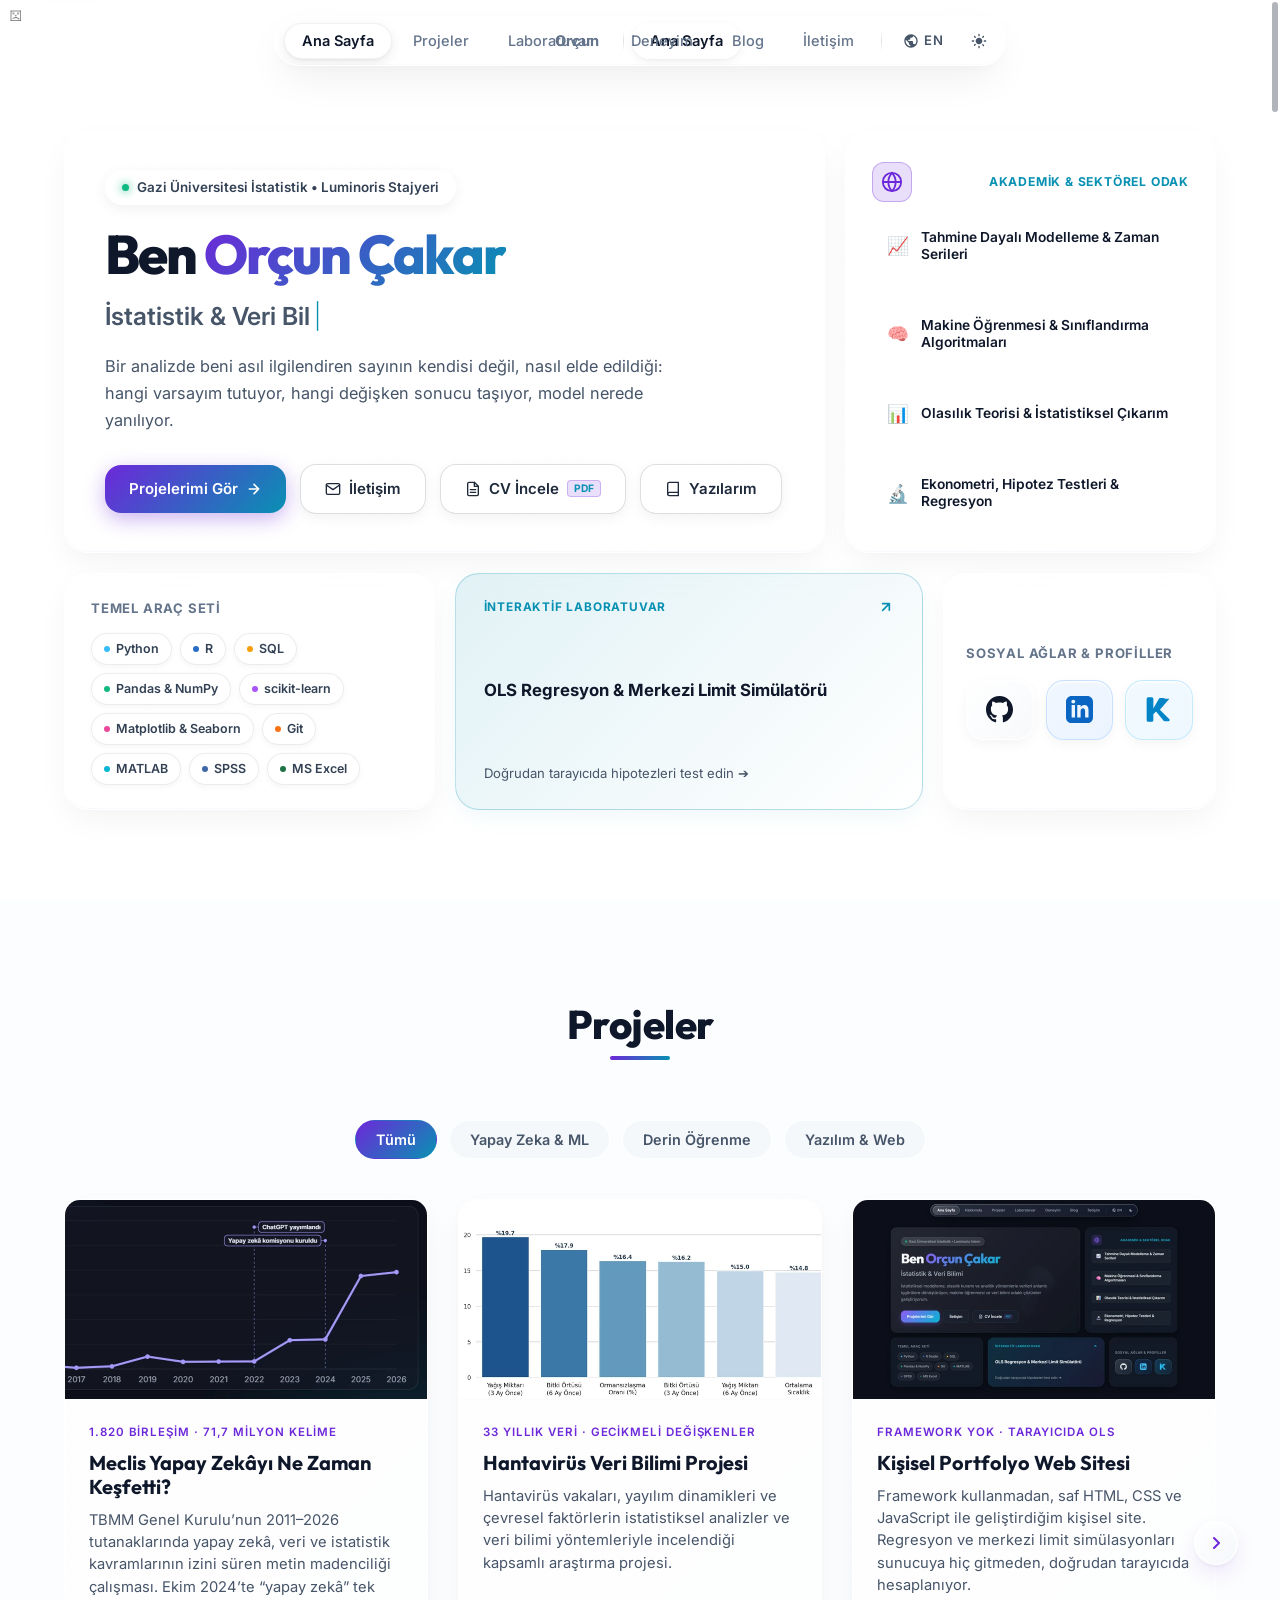
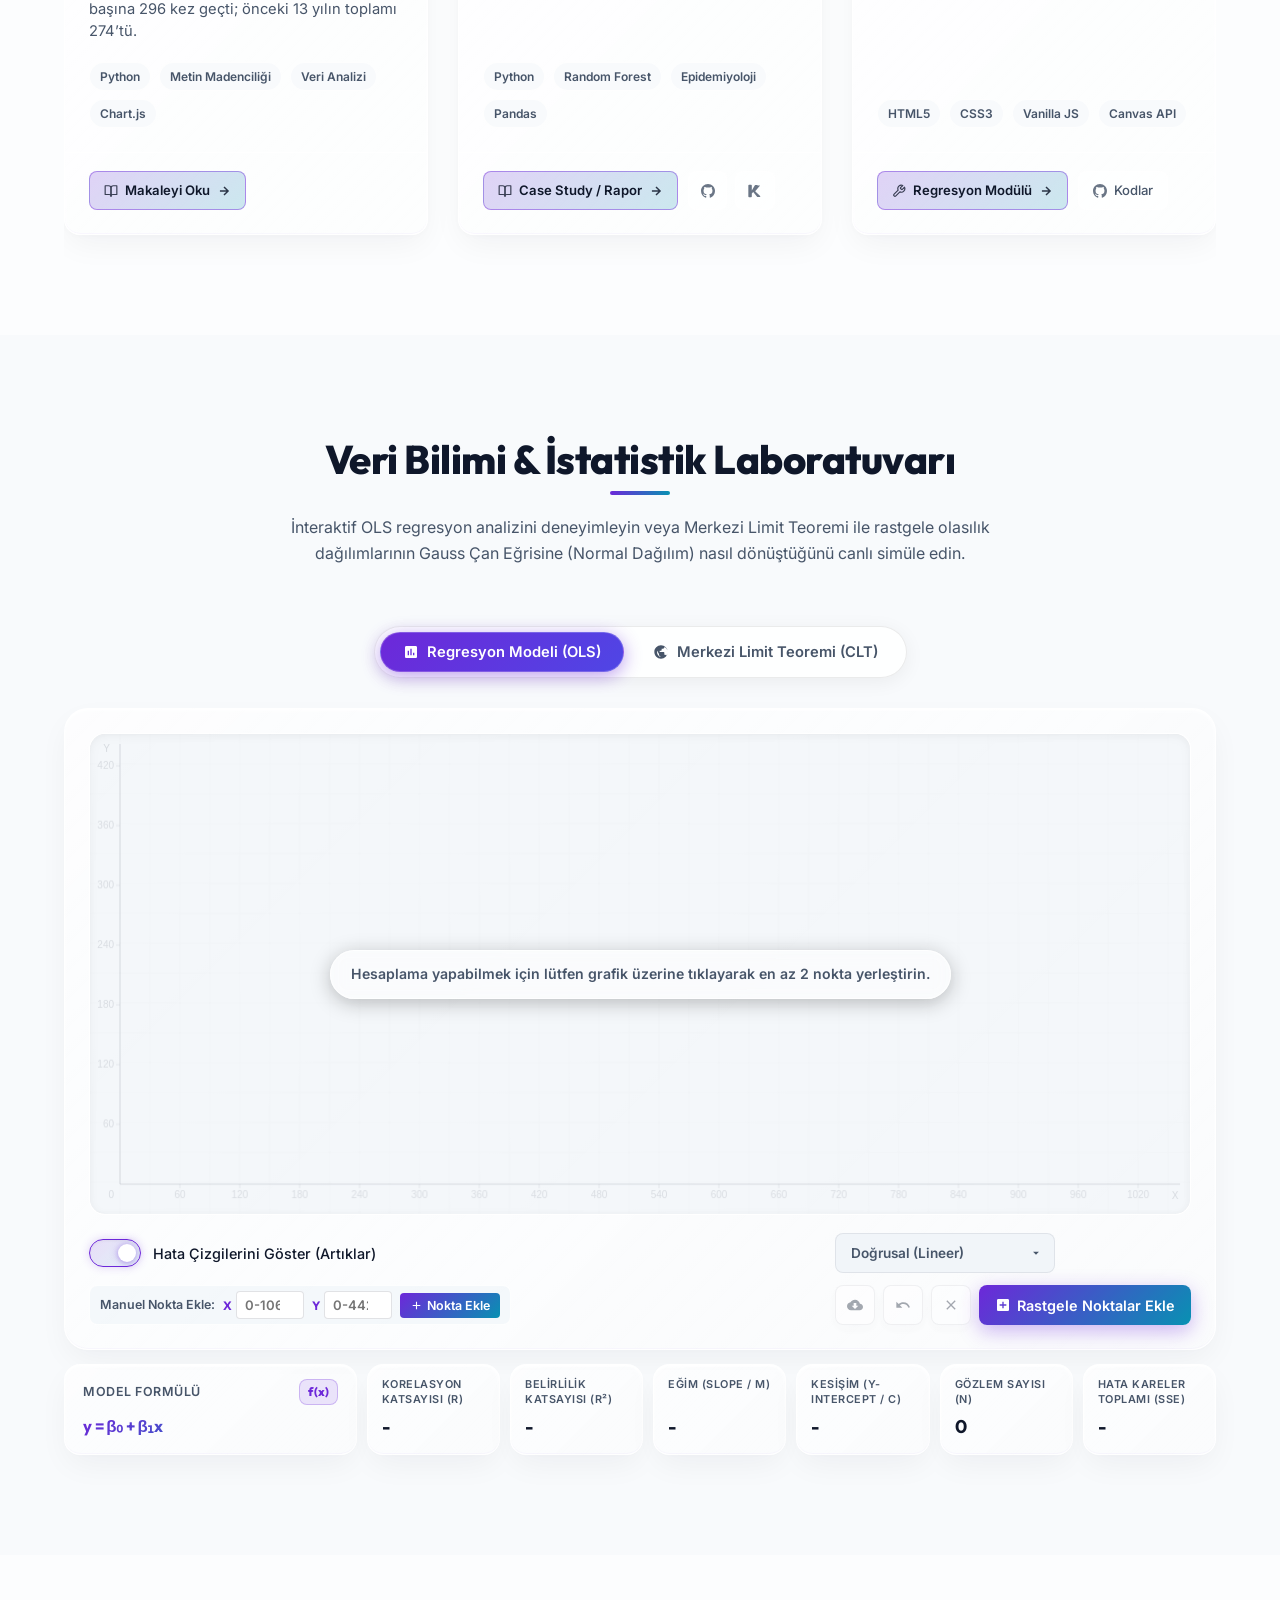
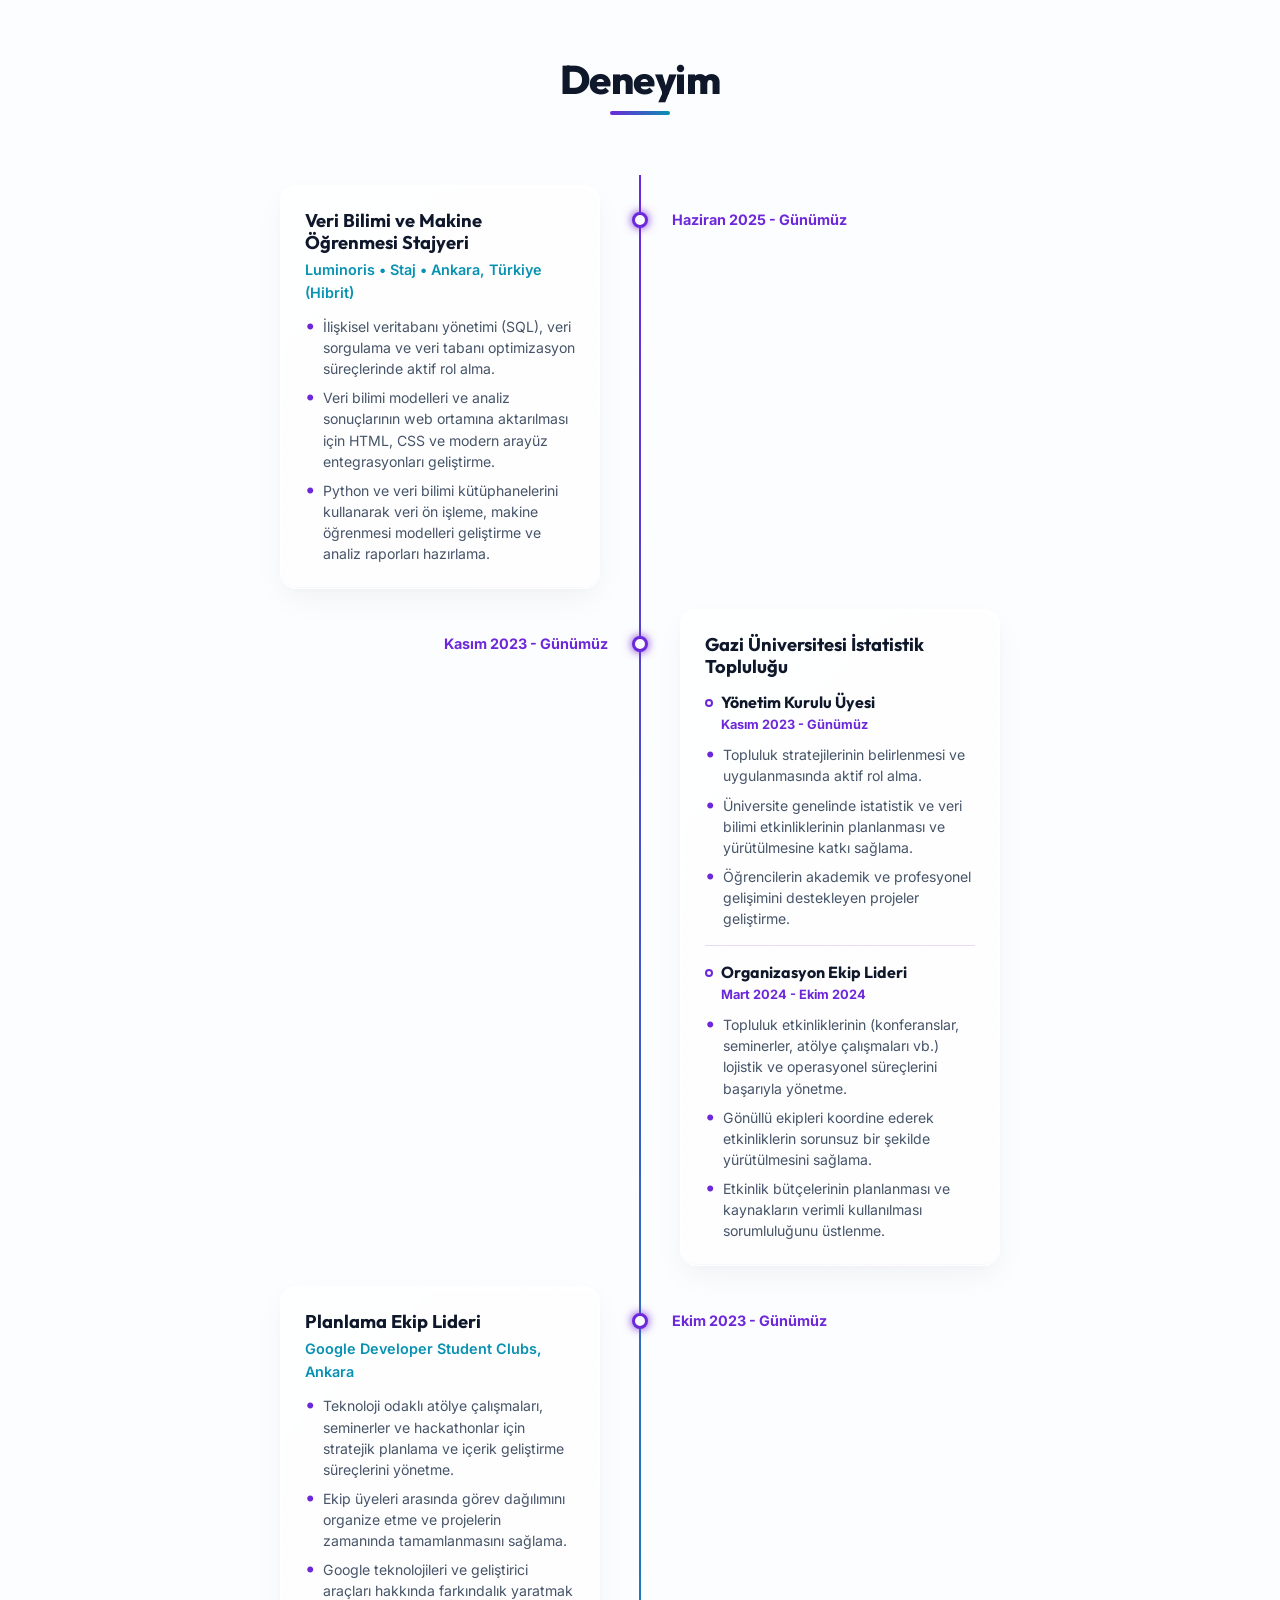
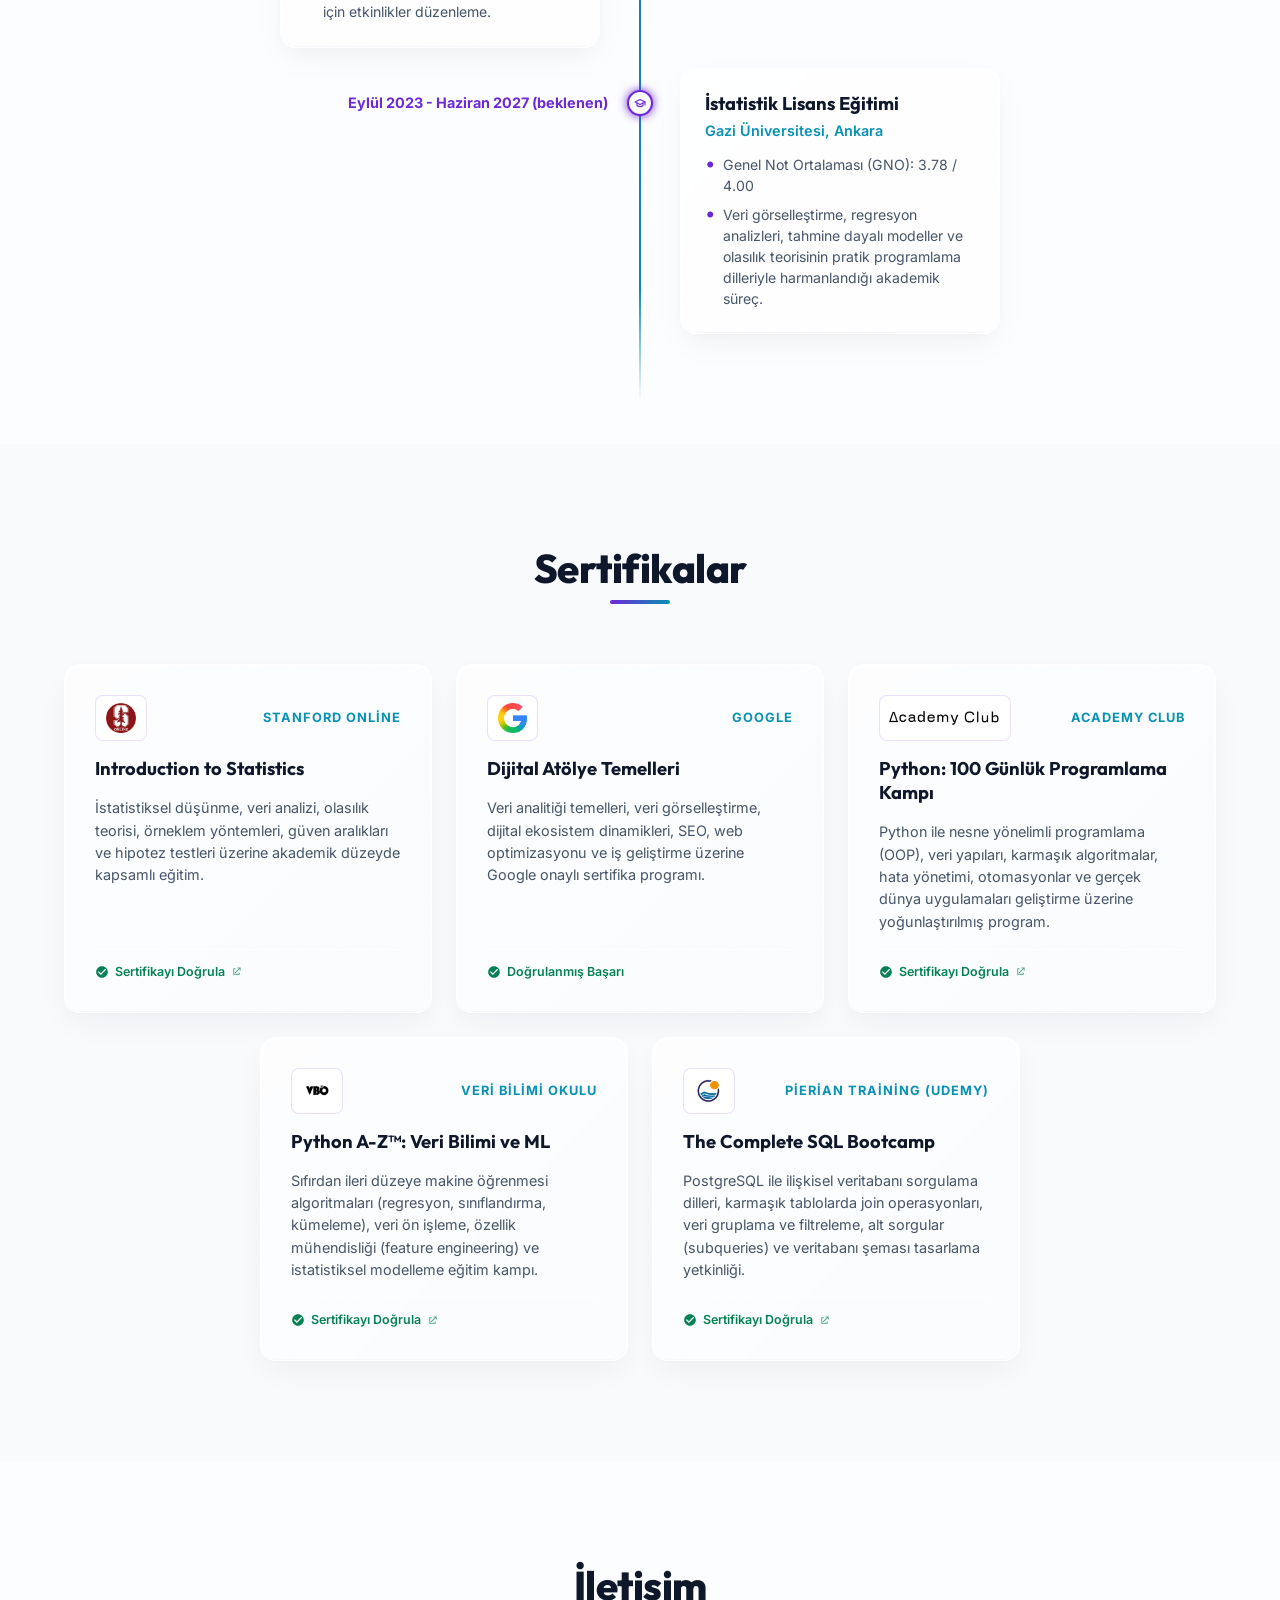
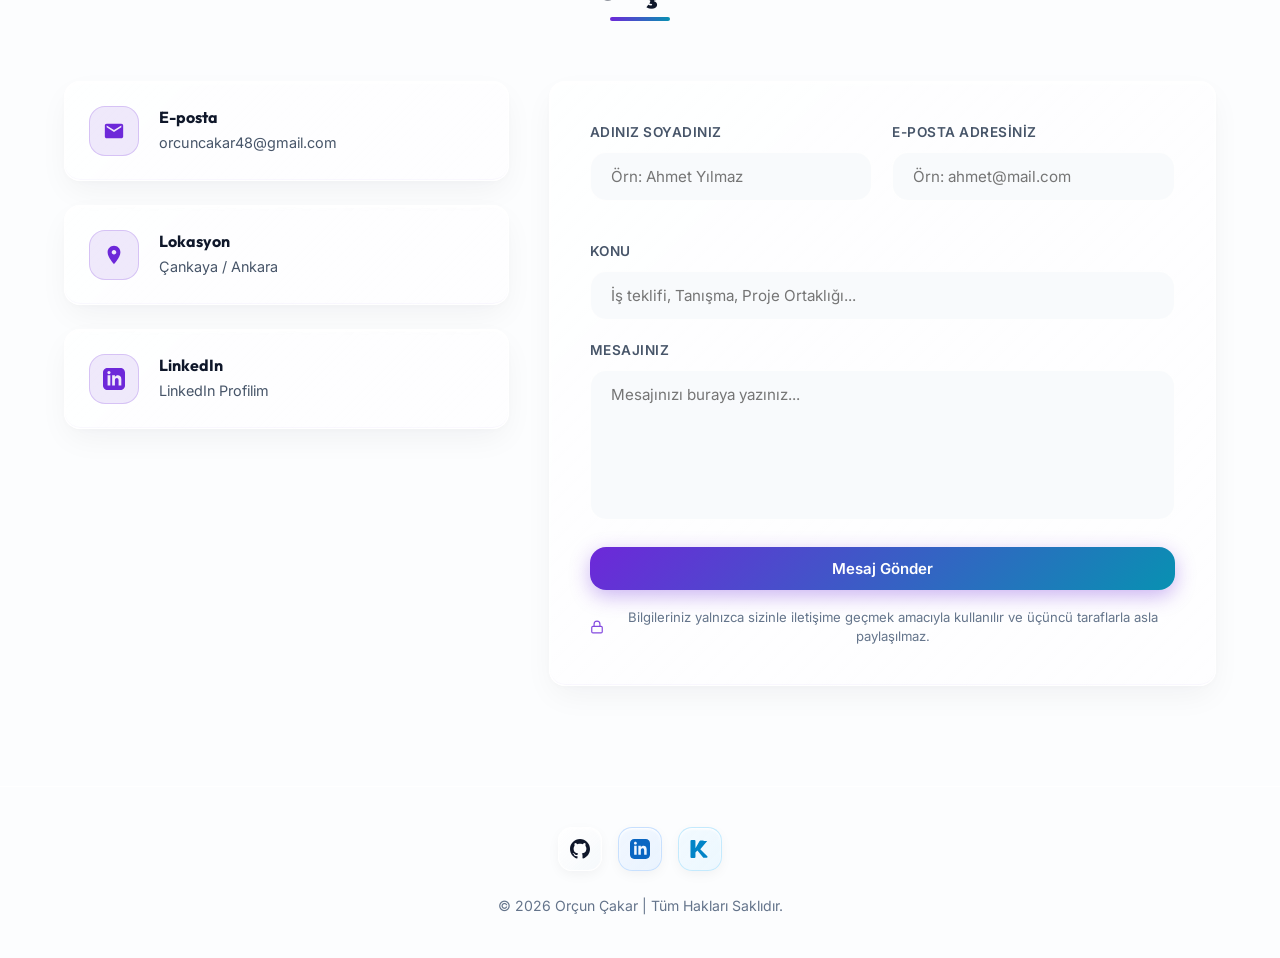
==== commit fb1a7710: "Surum 2.19.25: likit menu animasyonu ve son canli guncellemeler" ====
--- a/index.html
+++ b/index.html
@@ -73,14 +73,14 @@
     <link rel="stylesheet" href="https://fonts.googleapis.com/css2?family=Inter:wght@300;400;500;600;700&family=Outfit:wght@300;400;500;600;700;800&display=swap" media="print" onload="this.media='all'">
     <noscript><link rel="stylesheet" href="https://fonts.googleapis.com/css2?family=Inter:wght@300;400;500;600;700&family=Outfit:wght@300;400;500;600;700;800&display=swap"></noscript>
 
-    <link rel="stylesheet" href="style.css?v=2.19.23">
+    <link rel="stylesheet" href="style.css?v=2.19.25">
     <!-- lab.css sadece ekranin cok altindaki #playground bolumu icin; kritik yola hic girmesin.
          media="print" hilesi de denendi, ayni FCP kazancini veriyor ama Lighthouse'un
          simulasyonunda LCP'yi ~140 ms geriye itiyordu; load olayinda enjekte etmek temiz. -->
     <!-- Gec gelen lab.css, style.css'teki transition'li dugmelerin dolgu/yazi boyutunu
          degistirince ~12 duzen animasyonu basliyordu; stil oturana kadar gecisler kapali. -->
-    <script>addEventListener('load', function () { var d = document.documentElement, l = document.createElement('link'), bitti = function () { requestAnimationFrame(function () { requestAnimationFrame(function () { d.classList.remove('lab-css-bekliyor'); }); }); }; d.classList.add('lab-css-bekliyor'); l.rel = 'stylesheet'; l.href = 'lab.css?v=2.19.22'; l.onload = l.onerror = bitti; document.head.appendChild(l); });</script>
-    <noscript><link rel="stylesheet" href="lab.css?v=2.19.22"></noscript>
+    <script>addEventListener('load', function () { var d = document.documentElement, l = document.createElement('link'), bitti = function () { requestAnimationFrame(function () { requestAnimationFrame(function () { d.classList.remove('lab-css-bekliyor'); }); }); }; d.classList.add('lab-css-bekliyor'); l.rel = 'stylesheet'; l.href = 'lab.css?v=2.19.25'; l.onload = l.onerror = bitti; document.head.appendChild(l); });</script>
+    <noscript><link rel="stylesheet" href="lab.css?v=2.19.25"></noscript>
 </head>
 <body>
     <a class="skip-link" href="#main-content" data-translate="skip-link">İçeriğe atla</a>
@@ -1148,8 +1148,8 @@
         <svg viewBox="0 0 16 16" width="16" height="16" fill="none" stroke="currentColor" stroke-width="2" stroke-linecap="round" stroke-linejoin="round" aria-hidden="true"><path d="M8 13V4M4 8L8 4L12 8"/></svg>
     </button>
 
-    <script src="translations.js?v=2.19.22" defer></script>
-    <script src="site-shell.js?v=2.19.22" defer></script>
+    <script src="translations.js?v=2.19.25" defer></script>
+    <script src="site-shell.js?v=2.19.25" defer></script>
     <script>
         // Simulasyon telefon ve tablette zaten ilk kontrolde cikiyordu ama dosya yine de
         // indirilip ayristiriliyordu (36 KB). Kosulu ayni tuttuk, artik indirme de olmuyor.
@@ -1158,10 +1158,10 @@
             var mq = window.matchMedia;
             if (mq && (mq('(max-width: 900px)').matches || mq('(pointer: coarse)').matches)) return;
             var s = document.createElement('script');
-            s.src = 'fluid-simulation.js?v=2.19.22';
+            s.src = 'fluid-simulation.js?v=2.19.25';
             document.head.appendChild(s);
         })();
     </script>
-    <script src="script.js?v=2.19.24" defer></script>
+    <script src="script.js?v=2.19.25" defer></script>
 </body>
 </html>
--- a/style.css
+++ b/style.css
@@ -280,6 +280,47 @@
     background: var(--primary);
 }
 
+/* Masaüstünde sayfa çubuğu kendine 10px şerit ayırıyor ve akışkan zemin o
+   şeride uzanamıyor. Yerel çubuk gizli, yerine site-shell.js içeriğin üstünde
+   duran ince bir çubuk çiziyor (.sayfa-cubugu). Kaydırma aynen çalışıyor. */
+@media (hover: hover) and (pointer: fine) {
+    html {
+        scrollbar-width: none;
+    }
+
+    html::-webkit-scrollbar {
+        display: none;
+    }
+}
+
+.sayfa-cubugu {
+    position: fixed;
+    top: 0;
+    right: 2px;
+    width: 6px;
+    border-radius: var(--radius-full);
+    background: color-mix(in srgb, var(--text-primary) 32%, transparent);
+    z-index: 9999;
+    opacity: 0;
+    cursor: default;
+    transition: opacity 0.3s ease, width 0.15s ease, background-color 0.15s ease;
+    will-change: transform;
+}
+
+.sayfa-cubugu.gorunur {
+    opacity: 1;
+}
+
+.sayfa-cubugu:hover,
+.sayfa-cubugu.surukleniyor {
+    width: 8px;
+    background: var(--primary);
+}
+
+html.cubuk-surukleniyor {
+    user-select: none;
+}
+
 .container {
     width: 100%;
     max-width: 1200px;
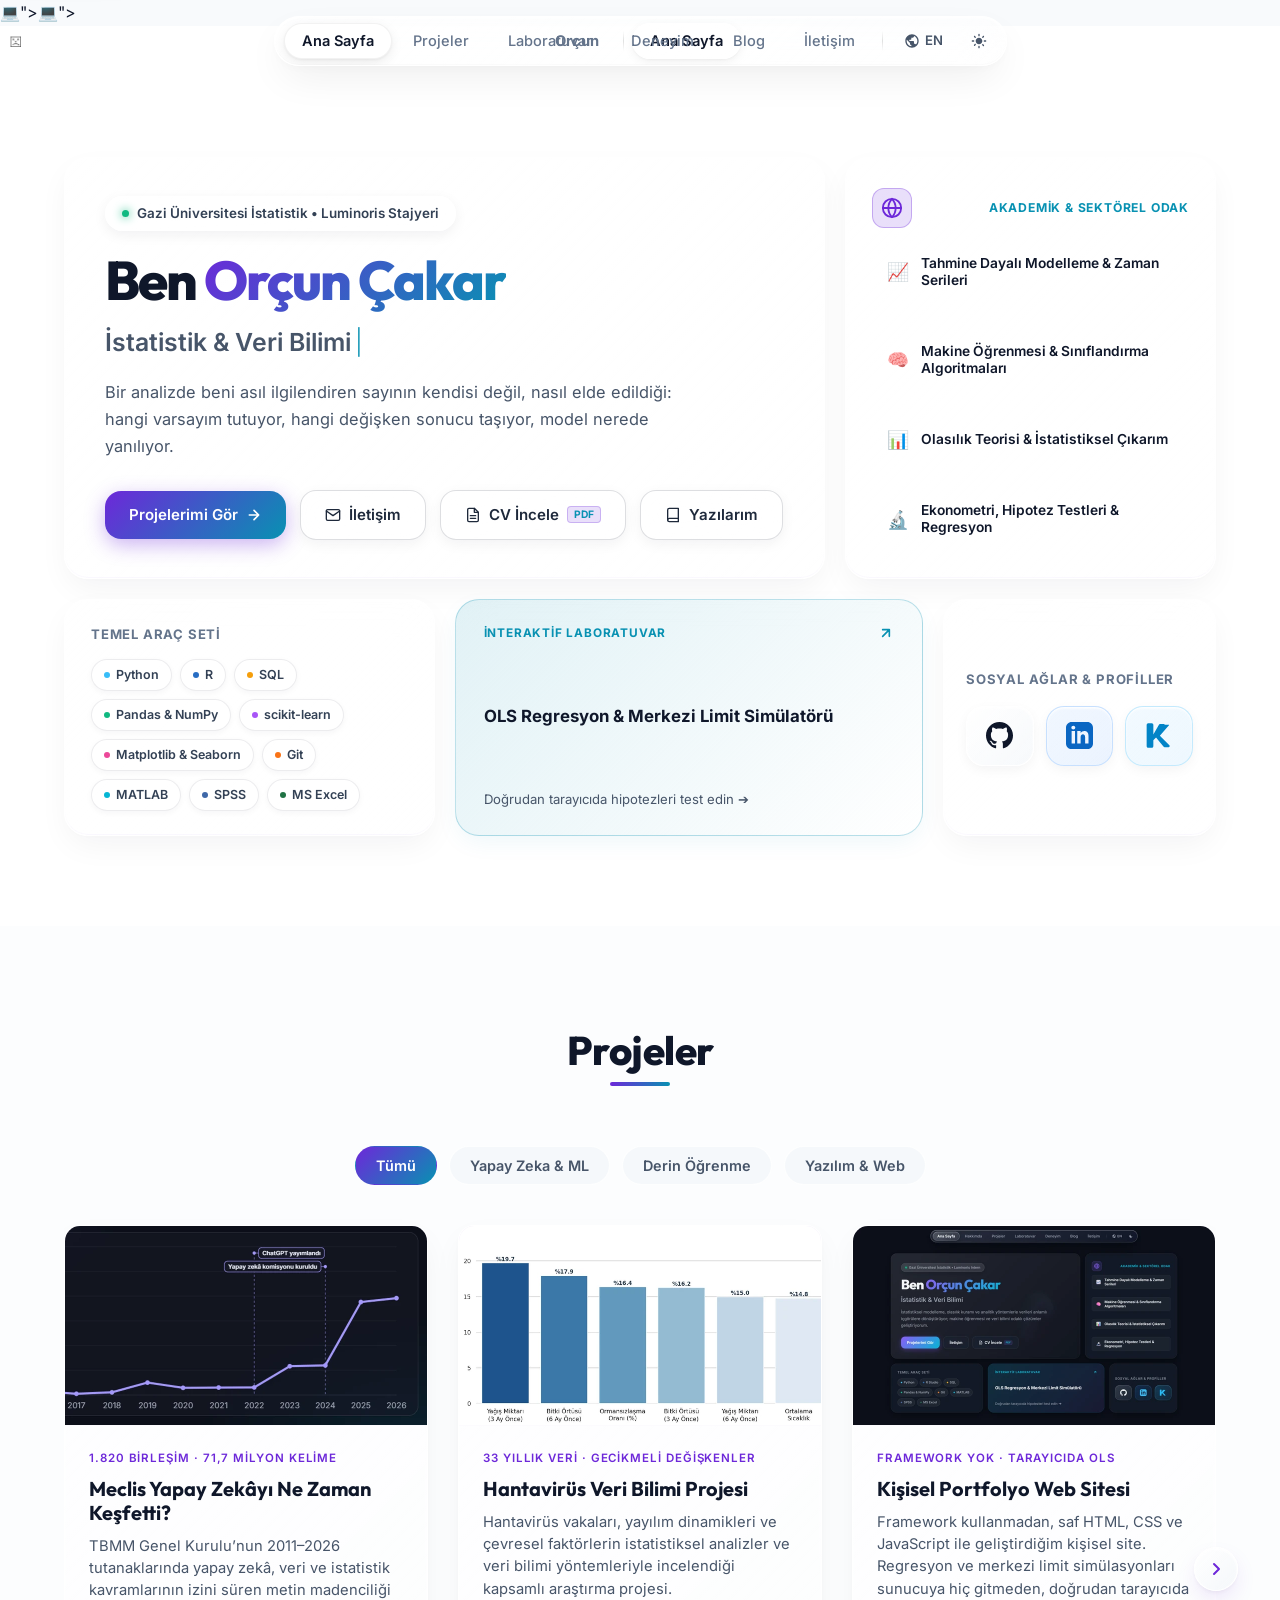
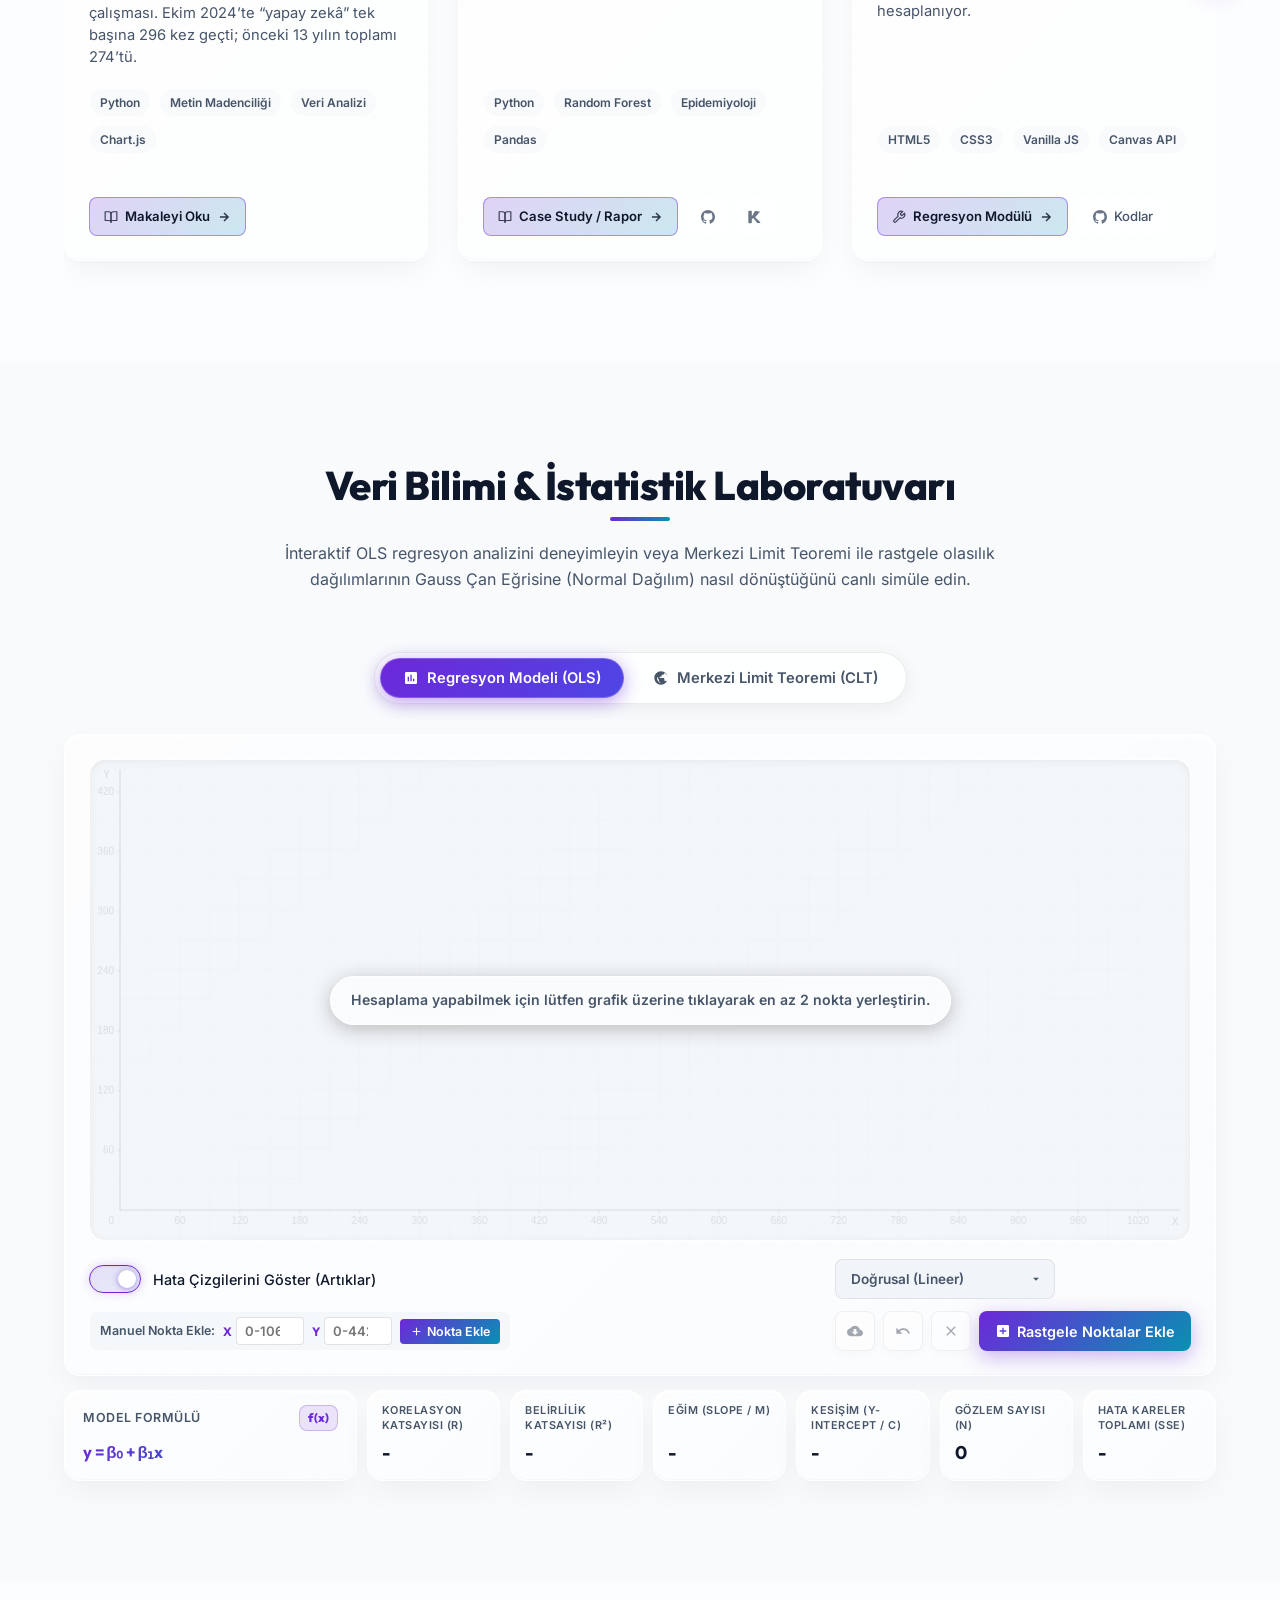
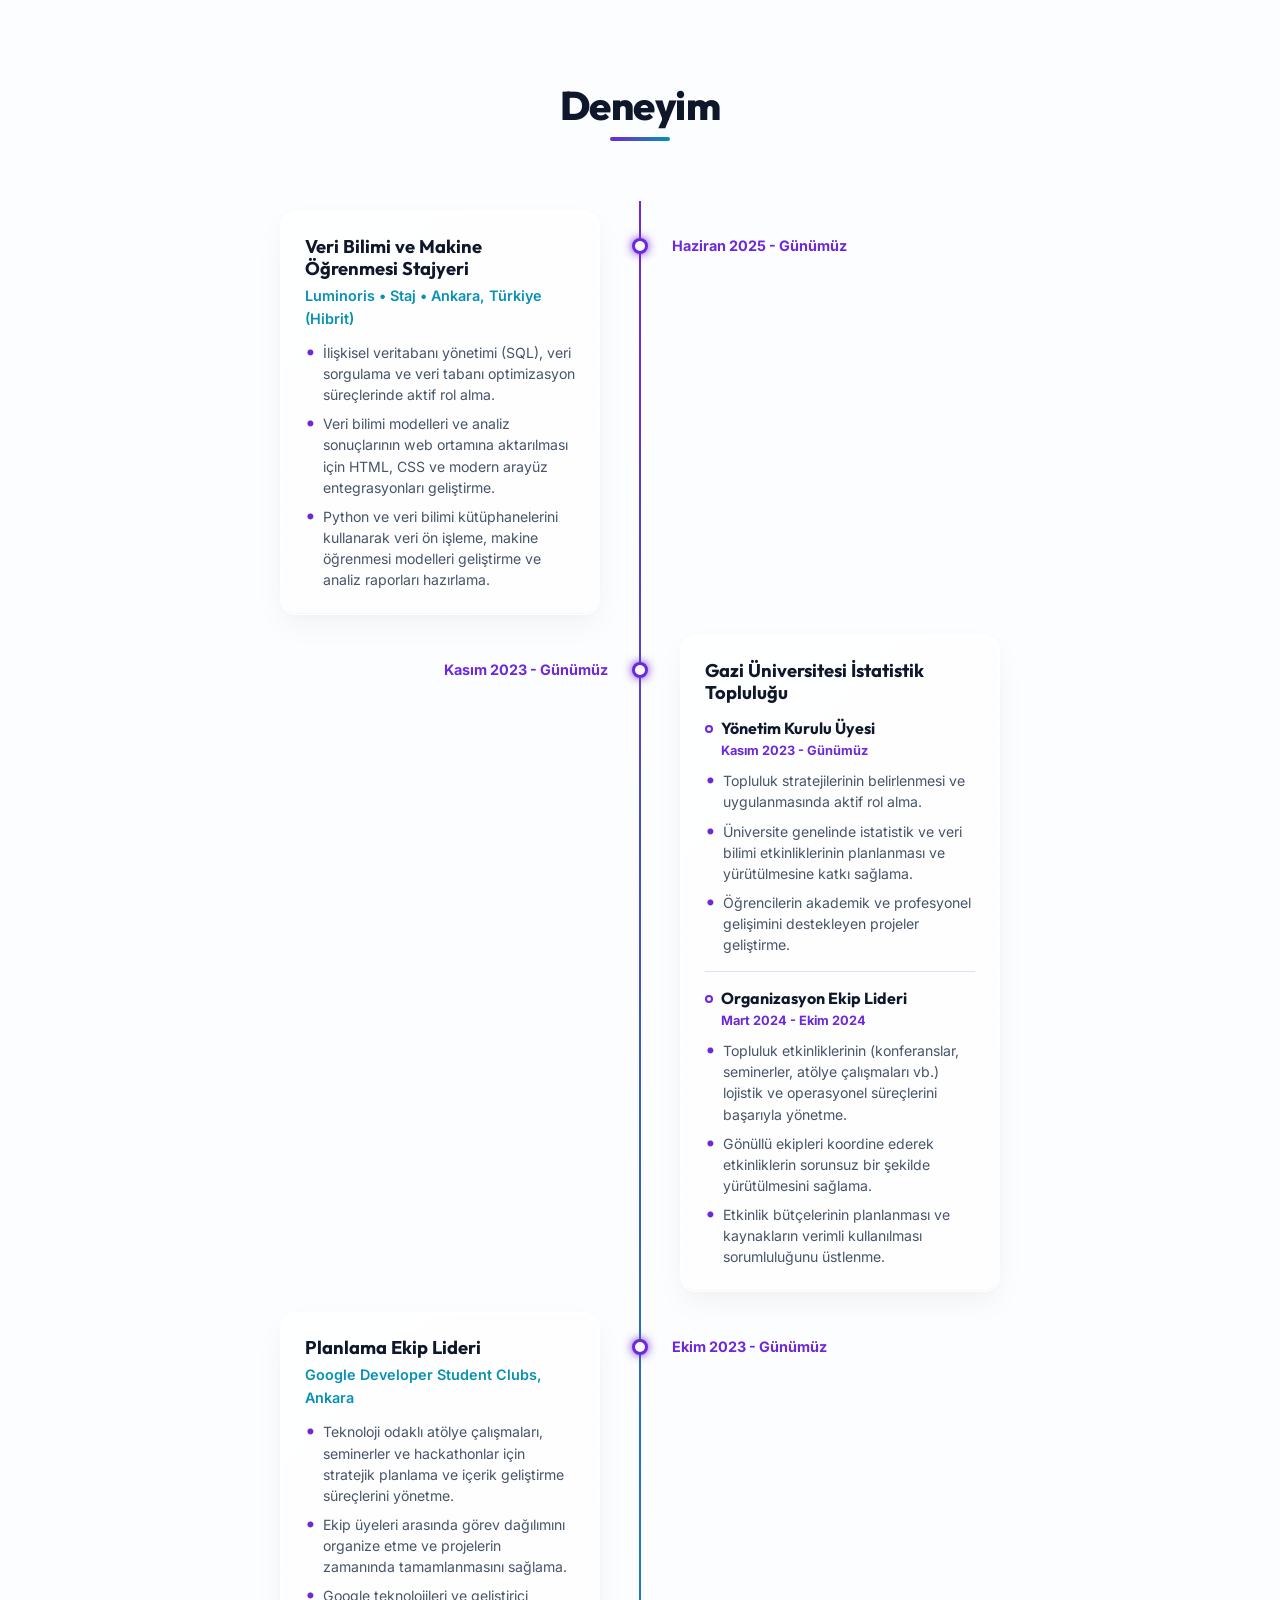
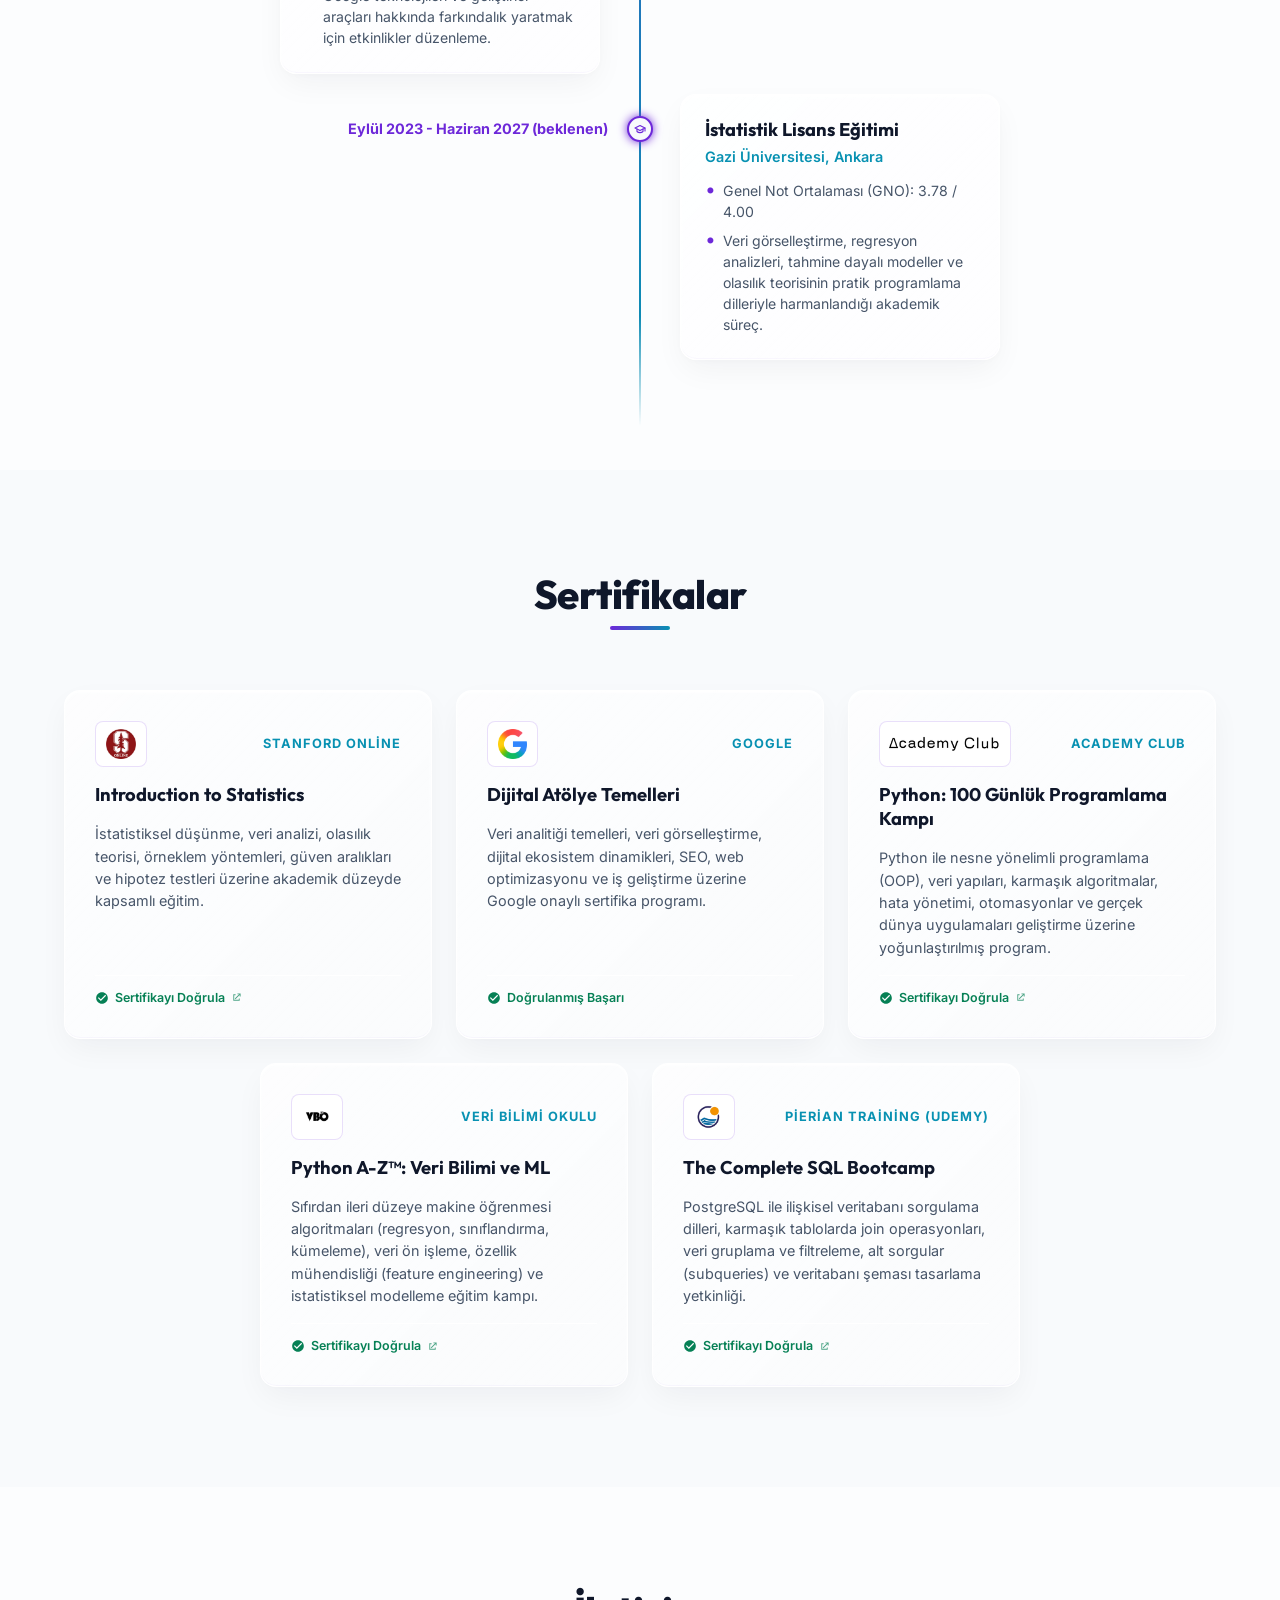
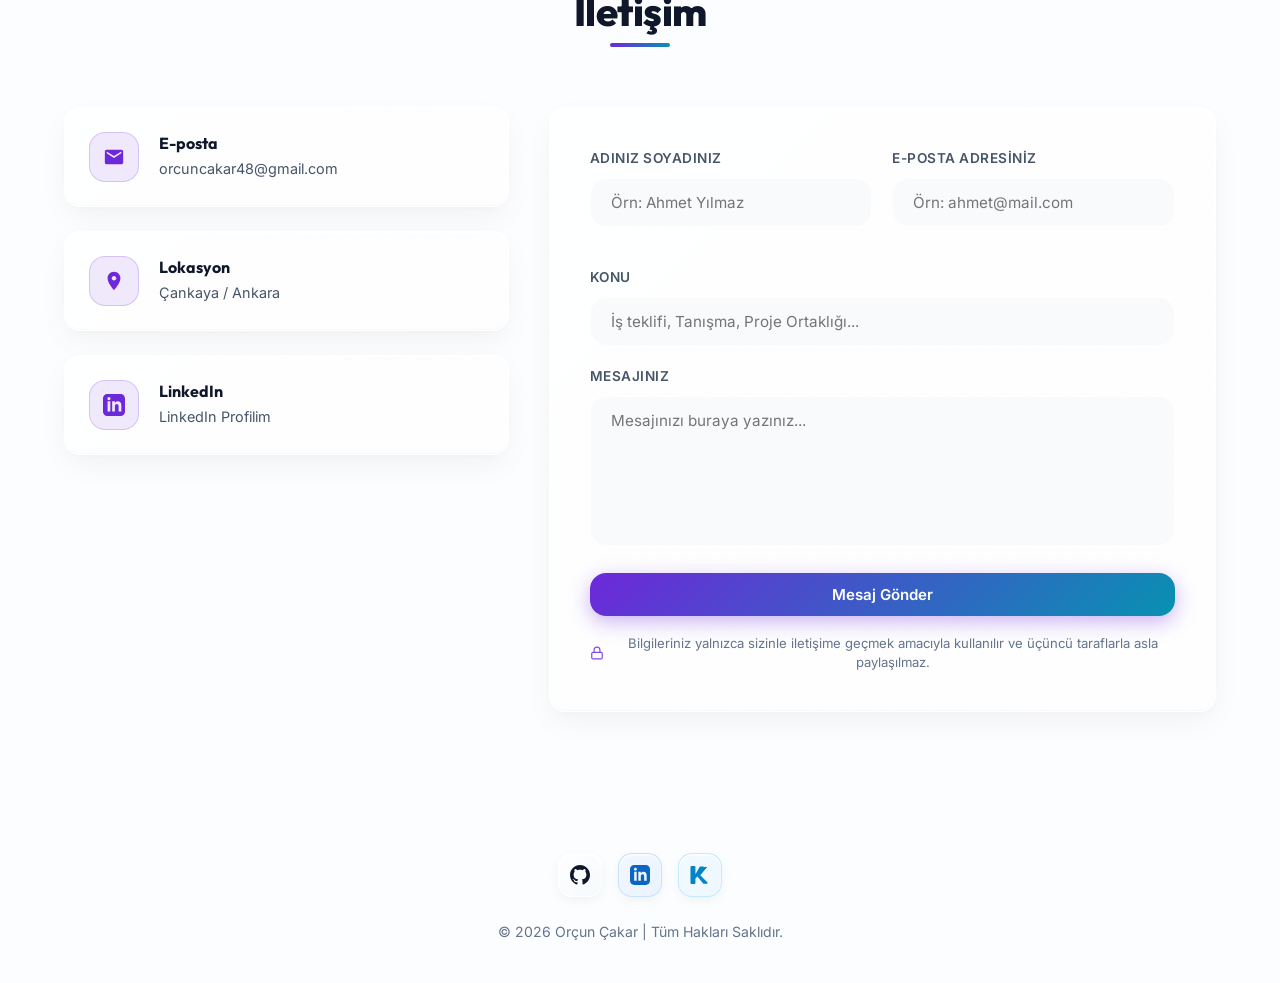
==== commit bb68d330: "Guvenlik, erisilebilirlik ve mobil performans iyilestirmeleri; Odak kimligi ve paylasim kartlari" ====
--- a/index.html
+++ b/index.html
@@ -29,14 +29,19 @@
     <meta property="og:description" content="İstatistik, Veri Bilimi, Makine Öğrenmesi ve Yapay Zekâ odaklı analitik projeler ve teknik araştırmalar.">
     <meta property="og:type" content="website">
     <meta property="og:url" content="https://orcuncakar.com/">
-    <meta property="og:image" content="https://orcuncakar.com/images/hanta_plot_9.png">
+    <meta property="og:image" content="https://orcuncakar.com/images/brand/og-home-67b6704403e0.jpg">
+    <meta property="og:image:width" content="1200">
+    <meta property="og:image:height" content="630">
+    <meta property="og:image:type" content="image/jpeg">
+    <meta property="og:image:alt" content="Orçun Çakar — İstatistik, Veri Bilimi, Makine Öğrenmesi. Projeler, araştırma notları ve interaktif laboratuvar.">
     <meta property="og:site_name" content="Orçun Çakar">
 
     <!-- Twitter Card -->
     <meta name="twitter:card" content="summary_large_image">
     <meta name="twitter:title" content="Orçun Çakar — İstatistik, Veri Bilimi & Makine Öğrenmesi">
     <meta name="twitter:description" content="İstatistik, Veri Bilimi ve Makine Öğrenmesi odaklı portfolyo ve araştırmalar.">
-    <meta name="twitter:image" content="https://orcuncakar.com/images/hanta_plot_9.png">
+    <meta name="twitter:image" content="https://orcuncakar.com/images/brand/og-home-67b6704403e0.jpg">
+    <meta name="twitter:image:alt" content="Orçun Çakar — İstatistik, Veri Bilimi, Makine Öğrenmesi. Projeler, araştırma notları ve interaktif laboratuvar.">
 
     <!-- Schema.org JSON-LD Structured Data (Person) -->
     <script type="application/ld+json">
@@ -64,23 +69,23 @@
     <meta name="apple-mobile-web-app-status-bar-style" content="black-translucent">
     <meta name="apple-mobile-web-app-title" content="Orçun Çakar">
     <link rel="manifest" href="manifest.json">
-    <link rel="icon" href="data:image/svg+xml,<svg xmlns=%22http://www.w3.org/2000/svg%22 viewBox=%220 0 100 100%22><text y=%22.9em%22 font-size=%2290%22>💻</text></svg>">
-    <link rel="apple-touch-icon" href="data:image/svg+xml,<svg xmlns=%22http://www.w3.org/2000/svg%22 viewBox=%220 0 100 100%22><text y=%22.9em%22 font-size=%2290%22>💻</text></svg>">
-
-    <!-- Google Fonts (Preconnected & Parallel Loading) -->
-    <link rel="preconnect" href="https://fonts.googleapis.com">
-    <link rel="preconnect" href="https://fonts.gstatic.com" crossorigin>
-    <link rel="stylesheet" href="https://fonts.googleapis.com/css2?family=Inter:wght@300;400;500;600;700&family=Outfit:wght@300;400;500;600;700;800&display=swap" media="print" onload="this.media='all'">
-    <noscript><link rel="stylesheet" href="https://fonts.googleapis.com/css2?family=Inter:wght@300;400;500;600;700&family=Outfit:wght@300;400;500;600;700;800&display=swap"></noscript>
-
-    <link rel="stylesheet" href="style.css?v=2.19.25">
-    <!-- lab.css sadece ekranin cok altindaki #playground bolumu icin; kritik yola hic girmesin.
-         media="print" hilesi de denendi, ayni FCP kazancini veriyor ama Lighthouse'un
-         simulasyonunda LCP'yi ~140 ms geriye itiyordu; load olayinda enjekte etmek temiz. -->
-    <!-- Gec gelen lab.css, style.css'teki transition'li dugmelerin dolgu/yazi boyutunu
-         degistirince ~12 duzen animasyonu basliyordu; stil oturana kadar gecisler kapali. -->
-    <script>addEventListener('load', function () { var d = document.documentElement, l = document.createElement('link'), bitti = function () { requestAnimationFrame(function () { requestAnimationFrame(function () { d.classList.remove('lab-css-bekliyor'); }); }); }; d.classList.add('lab-css-bekliyor'); l.rel = 'stylesheet'; l.href = 'lab.css?v=2.19.25'; l.onload = l.onerror = bitti; document.head.appendChild(l); });</script>
-    <noscript><link rel="stylesheet" href="lab.css?v=2.19.25"></noscript>
+    <link rel="icon" type="image/svg+xml" href="/images/brand/odak-personal.svg">
+    <link rel="icon" type="image/png" sizes="32x32" href="/images/brand/odak-personal-32.png">
+    <link rel="icon" type="image/png" sizes="16x16" href="/images/brand/odak-personal-16.png">
+    <link rel="shortcut icon" href="/images/brand/odak-personal.ico">
+    <link rel="apple-touch-icon" sizes="180x180" href="/images/brand/odak-personal-180.png"><text y=%22.9em%22 font-size=%2290%22>💻</text></svg>"><text y=%22.9em%22 font-size=%2290%22>💻</text></svg>">
+
+    <!-- Ayni Inter/Outfit dosyalari yerel sunulur. Masaustunde ilk ekran
+         onceden yuklenir; mobilde bu dosyalar kritik kaynaklarla yarismaz. -->
+    <link rel="preload" href="/fonts/inter-UcC73FwrK3iLTeHuS_nVMrMxCp50SjIa1ZL7.woff2" as="font" type="font/woff2" crossorigin media="(min-width: 901px) and (pointer: fine)">
+    <link rel="preload" href="/fonts/inter-UcC73FwrK3iLTeHuS_nVMrMxCp50SjIa25L7SUc.woff2" as="font" type="font/woff2" crossorigin media="(min-width: 901px) and (pointer: fine)">
+    <link rel="preload" href="/fonts/outfit-QGYvz_MVcBeNP4NJtEtq.woff2" as="font" type="font/woff2" crossorigin media="(min-width: 901px) and (pointer: fine)">
+    <link rel="stylesheet" href="/fonts/fonts.css?v=d4928ddf341f9244">
+
+    <link rel="stylesheet" href="style.css?v=91788b988870f81c">
+    <!-- Laboratuvar stili kritik yolu bekletmez; gecis kilidi yalnizca bu bolumde. -->
+    <script>addEventListener('load', function () { var d = document.getElementById('playground'), l = document.createElement('link'), bitti = function () { requestAnimationFrame(function () { requestAnimationFrame(function () { if (d) d.classList.remove('lab-css-bekliyor'); }); }); }; if (d) d.classList.add('lab-css-bekliyor'); l.rel = 'stylesheet'; l.href = 'lab.css?v=86674a64f1f18458'; l.onload = l.onerror = bitti; document.head.appendChild(l); });</script>
+    <noscript><link rel="stylesheet" href="lab.css?v=86674a64f1f18458"></noscript>
 </head>
 <body>
     <a class="skip-link" href="#main-content" data-translate="skip-link">İçeriğe atla</a>
@@ -189,7 +194,7 @@
                                 </svg>
                                 <span data-translate="hero-btn-contact">İletişim</span>
                             </a>
-                            <a href="/cv.pdf?v=2026-09-17" data-translate-href="hero-btn-cv-href" target="_blank" rel="noopener noreferrer" class="btn btn-outline" id="hero-cv-btn" data-translate-title="hero-btn-cv-title">
+                            <a href="/cv.pdf?v=6dc0d045ff443d6a" data-translate-href="hero-btn-cv-href" target="_blank" rel="noopener noreferrer" class="btn btn-outline" id="hero-cv-btn" data-translate-title="hero-btn-cv-title">
                                 <svg class="cv-icon" viewBox="0 0 24 24" width="16" height="16" fill="none" stroke="currentColor" stroke-width="2" stroke-linecap="round" stroke-linejoin="round">
                                     <path d="M14 2H6a2 2 0 0 0-2 2v16a2 2 0 0 0 2 2h12a2 2 0 0 0 2-2V8z"></path>
                                     <polyline points="14 2 14 8 20 8"></polyline>
@@ -1078,7 +1083,9 @@
                     </a>
                 </div>
 
-                <form class="contact-form glass-card reveal" id="portfolio-contact-form">
+                <form class="contact-form glass-card" id="portfolio-contact-form" action="https://api.web3forms.com/submit" method="POST">
+                    <input type="hidden" name="access_key" value="27a2282e-8e92-4ee8-9c4c-adf8345398cc">
+                    <input type="hidden" name="redirect" value="https://web3forms.com/success">
                     <div class="form-feedback" id="form-message" role="status" aria-live="polite"></div>
                     
                     <!-- Spam Prevention: Web3Forms Honeypot Field -->
@@ -1148,8 +1155,8 @@
         <svg viewBox="0 0 16 16" width="16" height="16" fill="none" stroke="currentColor" stroke-width="2" stroke-linecap="round" stroke-linejoin="round" aria-hidden="true"><path d="M8 13V4M4 8L8 4L12 8"/></svg>
     </button>
 
-    <script src="translations.js?v=2.19.25" defer></script>
-    <script src="site-shell.js?v=2.19.25" defer></script>
+    <script src="translations.js?v=ce06090d26c180e6" defer></script>
+    <script src="site-shell.js?v=5c0fcc19e799b725" defer></script>
     <script>
         // Simulasyon telefon ve tablette zaten ilk kontrolde cikiyordu ama dosya yine de
         // indirilip ayristiriliyordu (36 KB). Kosulu ayni tuttuk, artik indirme de olmuyor.
@@ -1158,10 +1165,10 @@
             var mq = window.matchMedia;
             if (mq && (mq('(max-width: 900px)').matches || mq('(pointer: coarse)').matches)) return;
             var s = document.createElement('script');
-            s.src = 'fluid-simulation.js?v=2.19.25';
+            s.src = 'fluid-simulation.js?v=aa7dbb37ef992351';
             document.head.appendChild(s);
         })();
     </script>
-    <script src="script.js?v=2.19.25" defer></script>
+    <script src="script.js?v=7fa03147c0c4359a" defer></script>
 </body>
 </html>
--- a/fonts/fonts.css
+++ b/fonts/fonts.css
@@ -0,0 +1,82 @@
+/* Original Google Fonts variable WOFF2 files; licenses are included in this folder. */
+/* cyrillic-ext */
+@font-face {
+  font-family: 'Inter';
+  font-style: normal;
+  font-weight: 300 700;
+  font-display: optional;
+  src: url(./inter-UcC73FwrK3iLTeHuS_nVMrMxCp50SjIa2JL7SUc.woff2) format('woff2');
+  unicode-range: U+0460-052F, U+1C80-1C8A, U+20B4, U+2DE0-2DFF, U+A640-A69F, U+FE2E-FE2F;
+}
+/* cyrillic */
+@font-face {
+  font-family: 'Inter';
+  font-style: normal;
+  font-weight: 300 700;
+  font-display: optional;
+  src: url(./inter-UcC73FwrK3iLTeHuS_nVMrMxCp50SjIa0ZL7SUc.woff2) format('woff2');
+  unicode-range: U+0301, U+0400-045F, U+0490-0491, U+04B0-04B1, U+2116;
+}
+/* greek-ext */
+@font-face {
+  font-family: 'Inter';
+  font-style: normal;
+  font-weight: 300 700;
+  font-display: optional;
+  src: url(./inter-UcC73FwrK3iLTeHuS_nVMrMxCp50SjIa2ZL7SUc.woff2) format('woff2');
+  unicode-range: U+1F00-1FFF;
+}
+/* greek */
+@font-face {
+  font-family: 'Inter';
+  font-style: normal;
+  font-weight: 300 700;
+  font-display: optional;
+  src: url(./inter-UcC73FwrK3iLTeHuS_nVMrMxCp50SjIa1pL7SUc.woff2) format('woff2');
+  unicode-range: U+0370-0377, U+037A-037F, U+0384-038A, U+038C, U+038E-03A1, U+03A3-03FF;
+}
+/* vietnamese */
+@font-face {
+  font-family: 'Inter';
+  font-style: normal;
+  font-weight: 300 700;
+  font-display: optional;
+  src: url(./inter-UcC73FwrK3iLTeHuS_nVMrMxCp50SjIa2pL7SUc.woff2) format('woff2');
+  unicode-range: U+0102-0103, U+0110-0111, U+0128-0129, U+0168-0169, U+01A0-01A1, U+01AF-01B0, U+0300-0301, U+0303-0304, U+0308-0309, U+0323, U+0329, U+1EA0-1EF9, U+20AB;
+}
+/* latin-ext */
+@font-face {
+  font-family: 'Inter';
+  font-style: normal;
+  font-weight: 300 700;
+  font-display: optional;
+  src: url(./inter-UcC73FwrK3iLTeHuS_nVMrMxCp50SjIa25L7SUc.woff2) format('woff2');
+  unicode-range: U+0100-02BA, U+02BD-02C5, U+02C7-02CC, U+02CE-02D7, U+02DD-02FF, U+0304, U+0308, U+0329, U+1D00-1DBF, U+1E00-1E9F, U+1EF2-1EFF, U+2020, U+20A0-20AB, U+20AD-20C4, U+2113, U+2C60-2C7F, U+A720-A7FF;
+}
+/* latin */
+@font-face {
+  font-family: 'Inter';
+  font-style: normal;
+  font-weight: 300 700;
+  font-display: optional;
+  src: url(./inter-UcC73FwrK3iLTeHuS_nVMrMxCp50SjIa1ZL7.woff2) format('woff2');
+  unicode-range: U+0000-00FF, U+0131, U+0152-0153, U+02BB-02BC, U+02C6, U+02DA, U+02DC, U+0304, U+0308, U+0329, U+2000-206F, U+20AC, U+2122, U+2191, U+2193, U+2212, U+2215, U+FEFF, U+FFFD;
+}
+/* latin-ext */
+@font-face {
+  font-family: 'Outfit';
+  font-style: normal;
+  font-weight: 300 800;
+  font-display: optional;
+  src: url(./outfit-QGYvz_MVcBeNP4NJuktqQ4E.woff2) format('woff2');
+  unicode-range: U+0100-02BA, U+02BD-02C5, U+02C7-02CC, U+02CE-02D7, U+02DD-02FF, U+0304, U+0308, U+0329, U+1D00-1DBF, U+1E00-1E9F, U+1EF2-1EFF, U+2020, U+20A0-20AB, U+20AD-20C4, U+2113, U+2C60-2C7F, U+A720-A7FF;
+}
+/* latin */
+@font-face {
+  font-family: 'Outfit';
+  font-style: normal;
+  font-weight: 300 800;
+  font-display: optional;
+  src: url(./outfit-QGYvz_MVcBeNP4NJtEtq.woff2) format('woff2');
+  unicode-range: U+0000-00FF, U+0131, U+0152-0153, U+02BB-02BC, U+02C6, U+02DA, U+02DC, U+0304, U+0308, U+0329, U+2000-206F, U+20AC, U+2122, U+2191, U+2193, U+2212, U+2215, U+FEFF, U+FFFD;
+}
--- a/style.css
+++ b/style.css
@@ -1249,8 +1249,8 @@
 }
 
 /* lab.css yuklenirken laboratuvardaki gecisler kapali (index.html'deki yukleyici) */
-.lab-css-bekliyor #playground,
-.lab-css-bekliyor #playground * {
+#playground.lab-css-bekliyor,
+#playground.lab-css-bekliyor * {
     transition: none !important;
 }
 
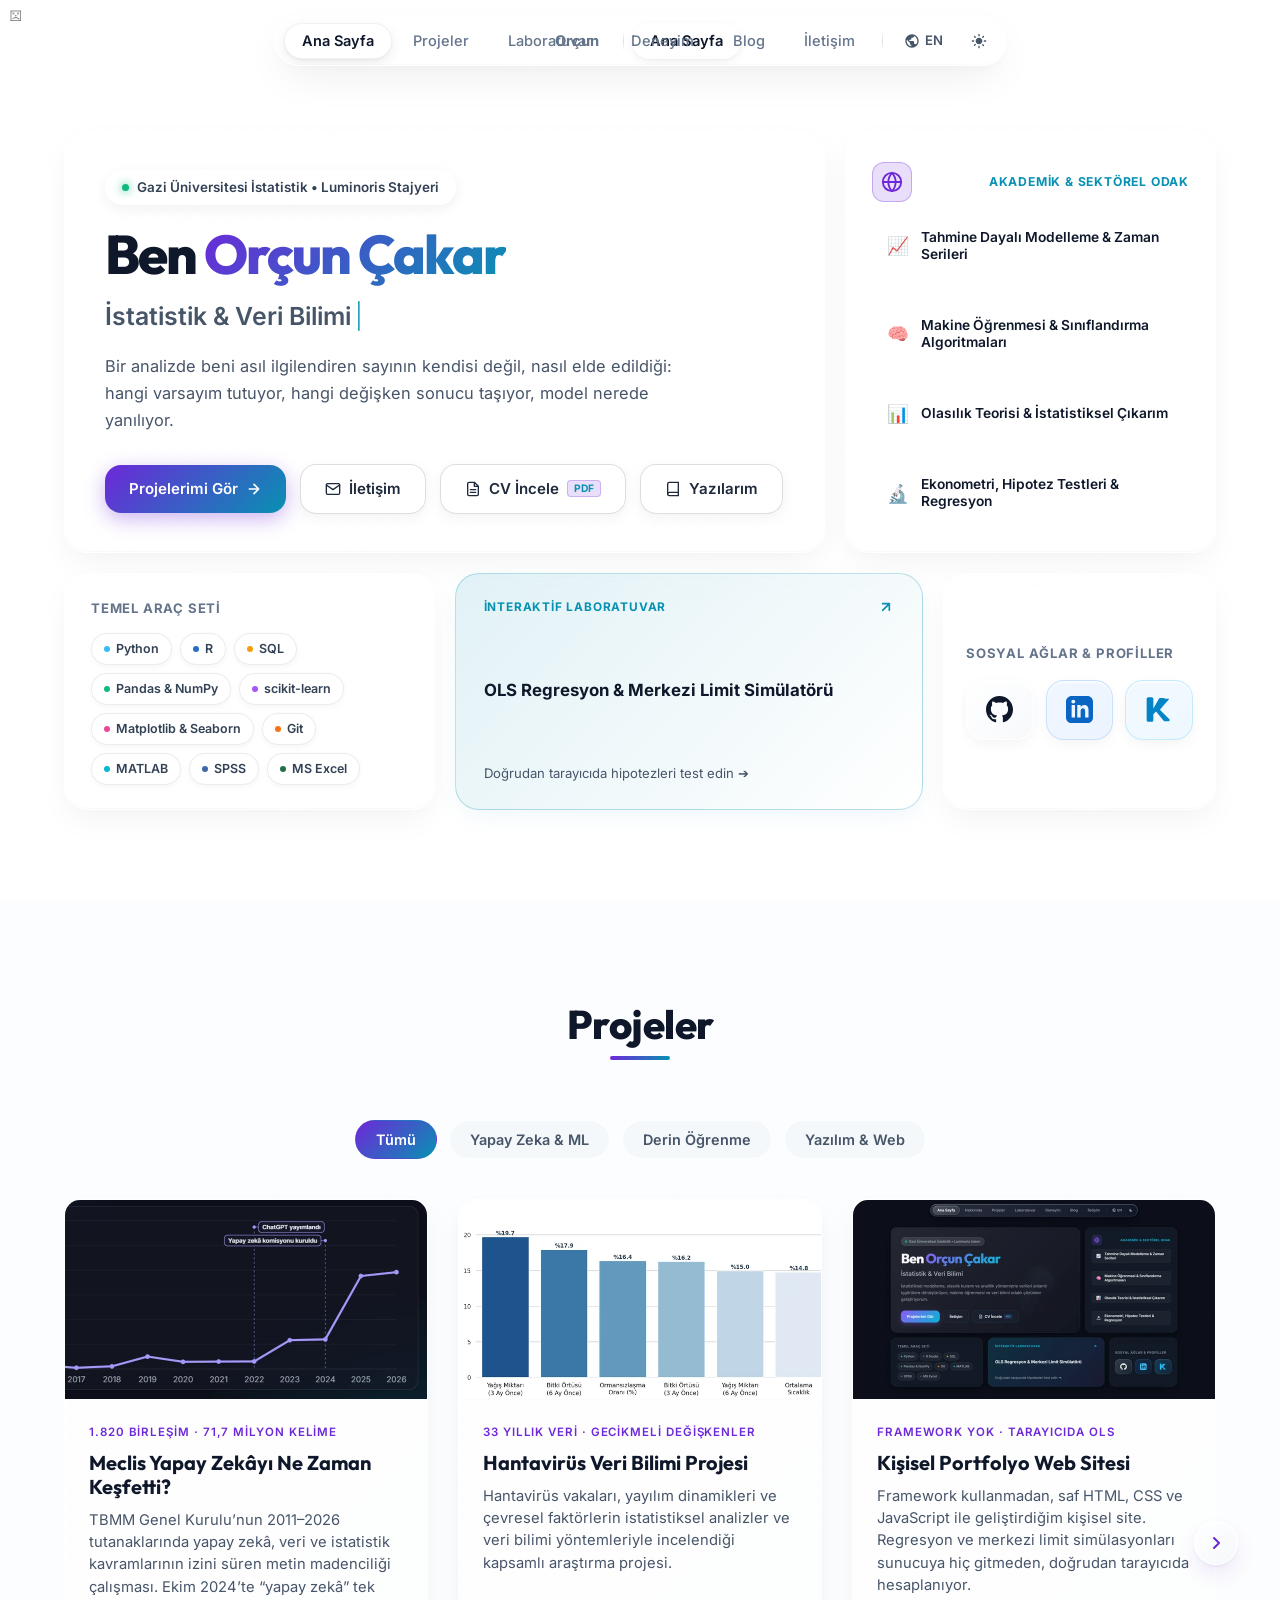
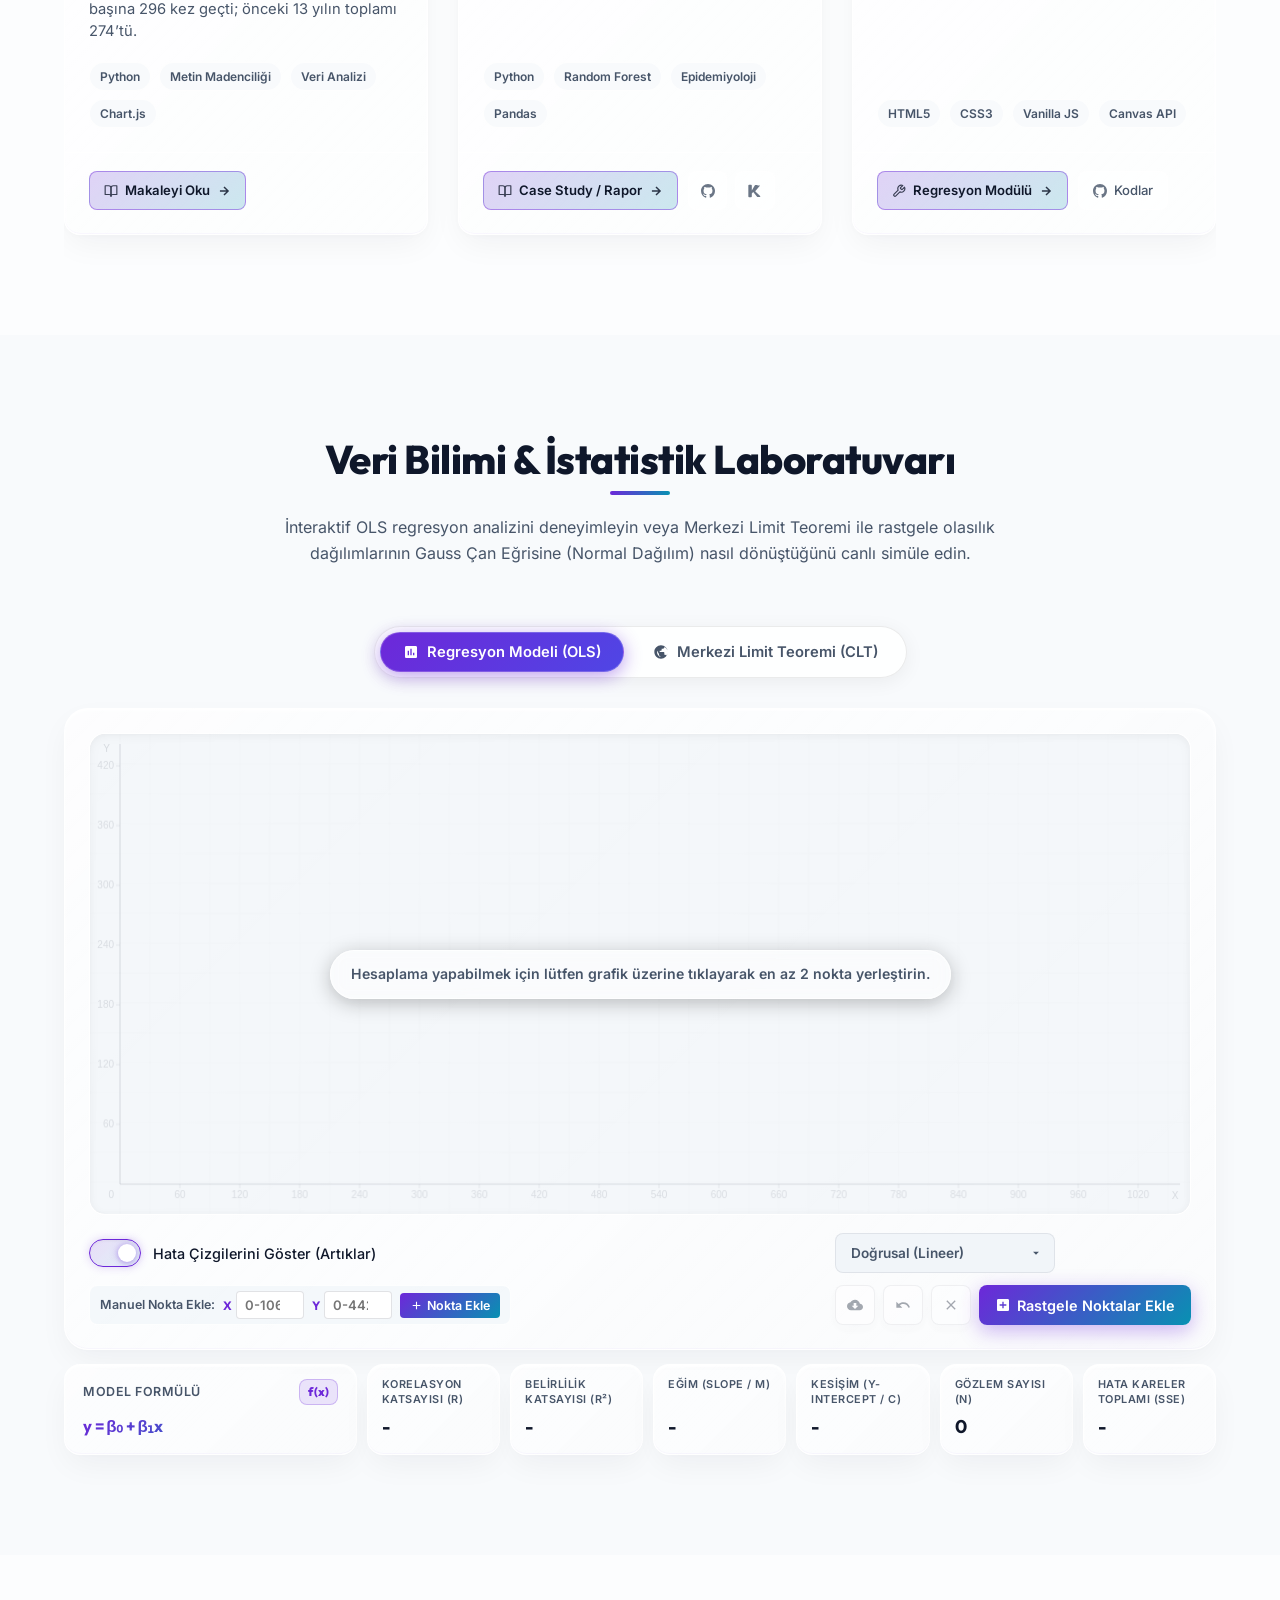
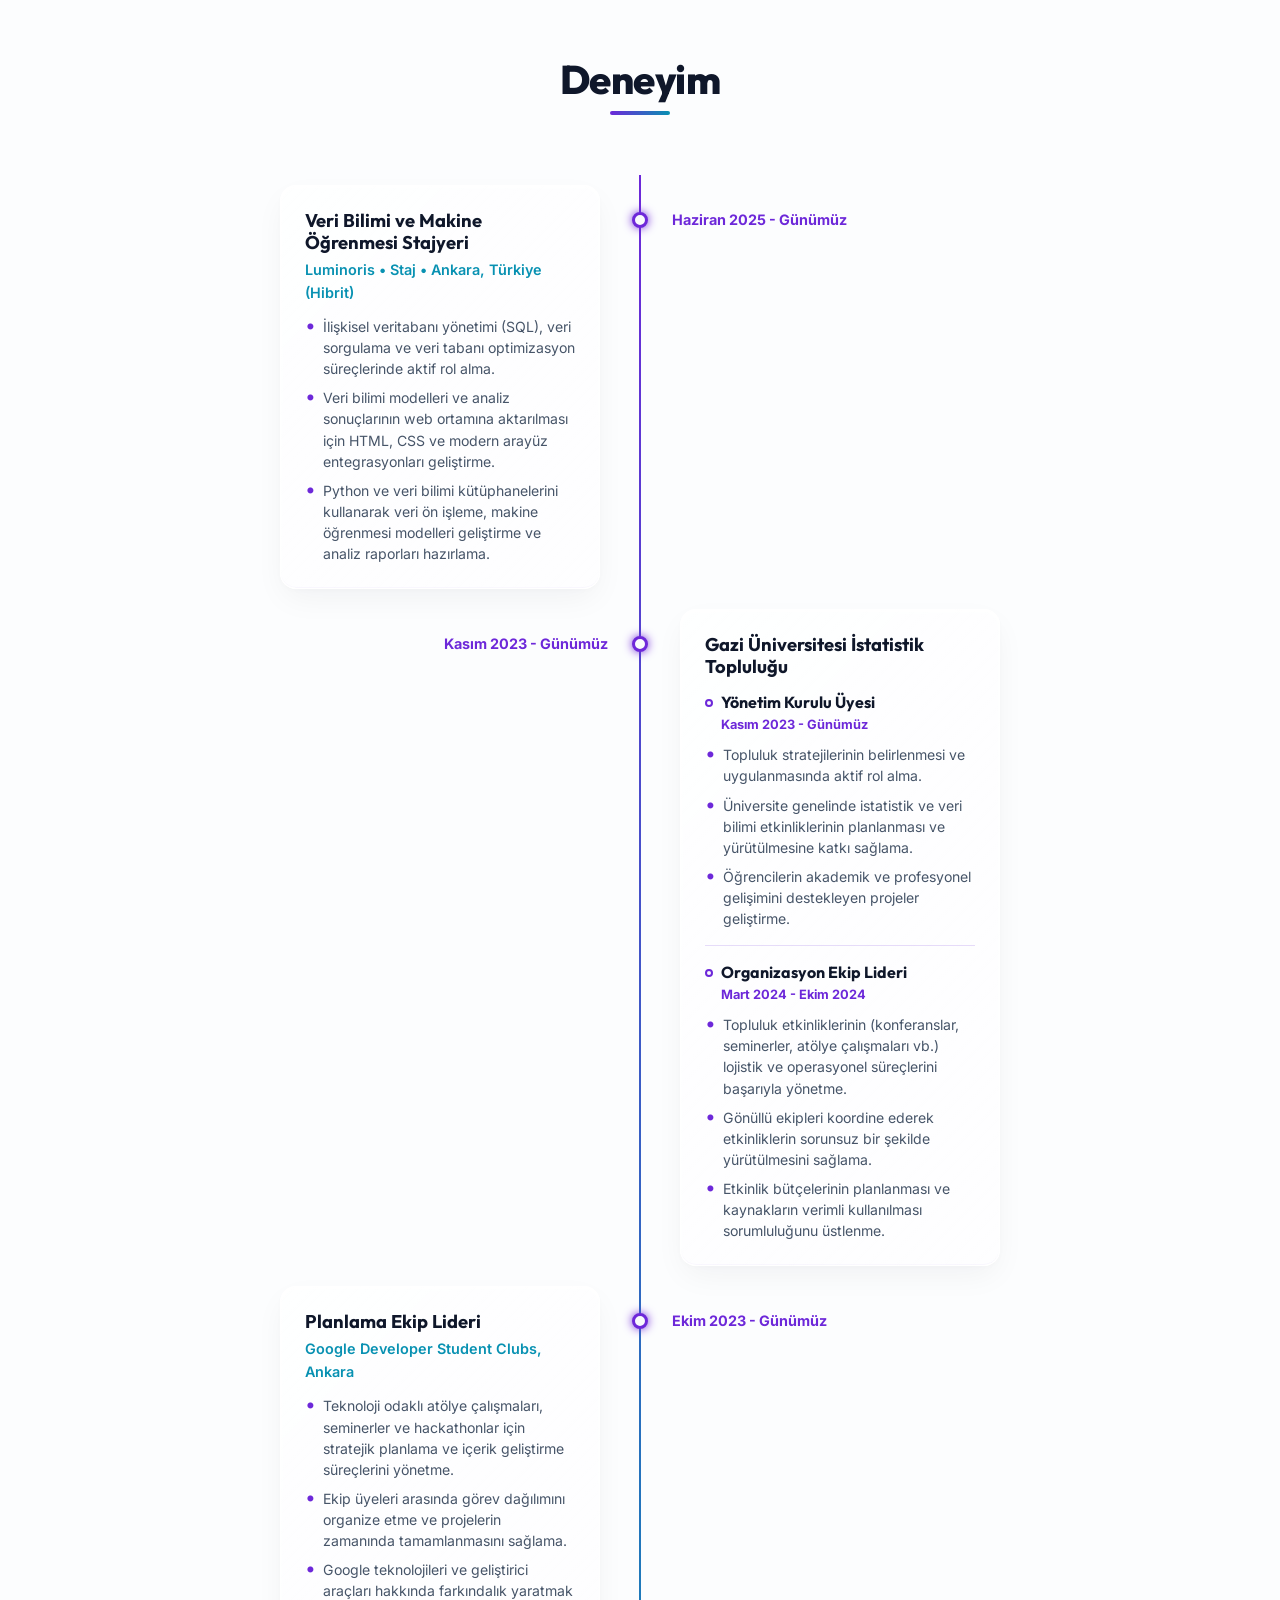
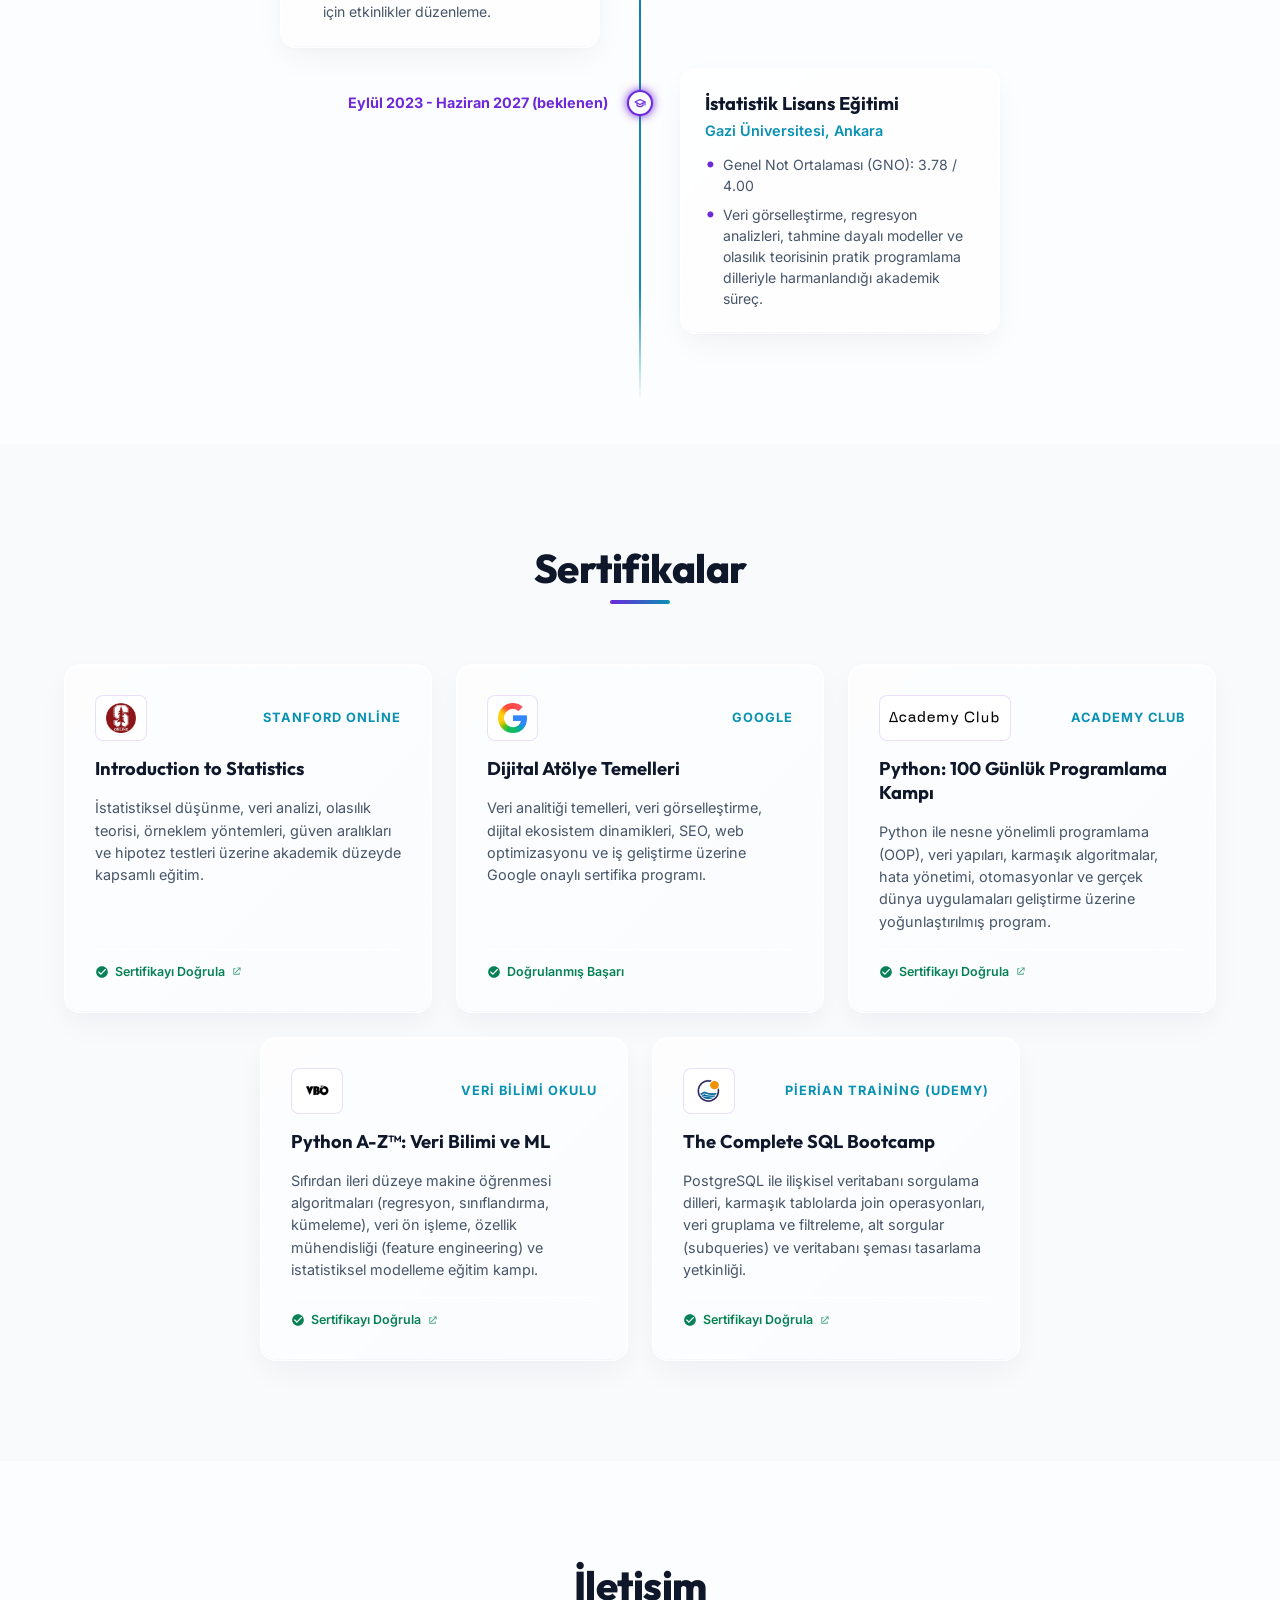
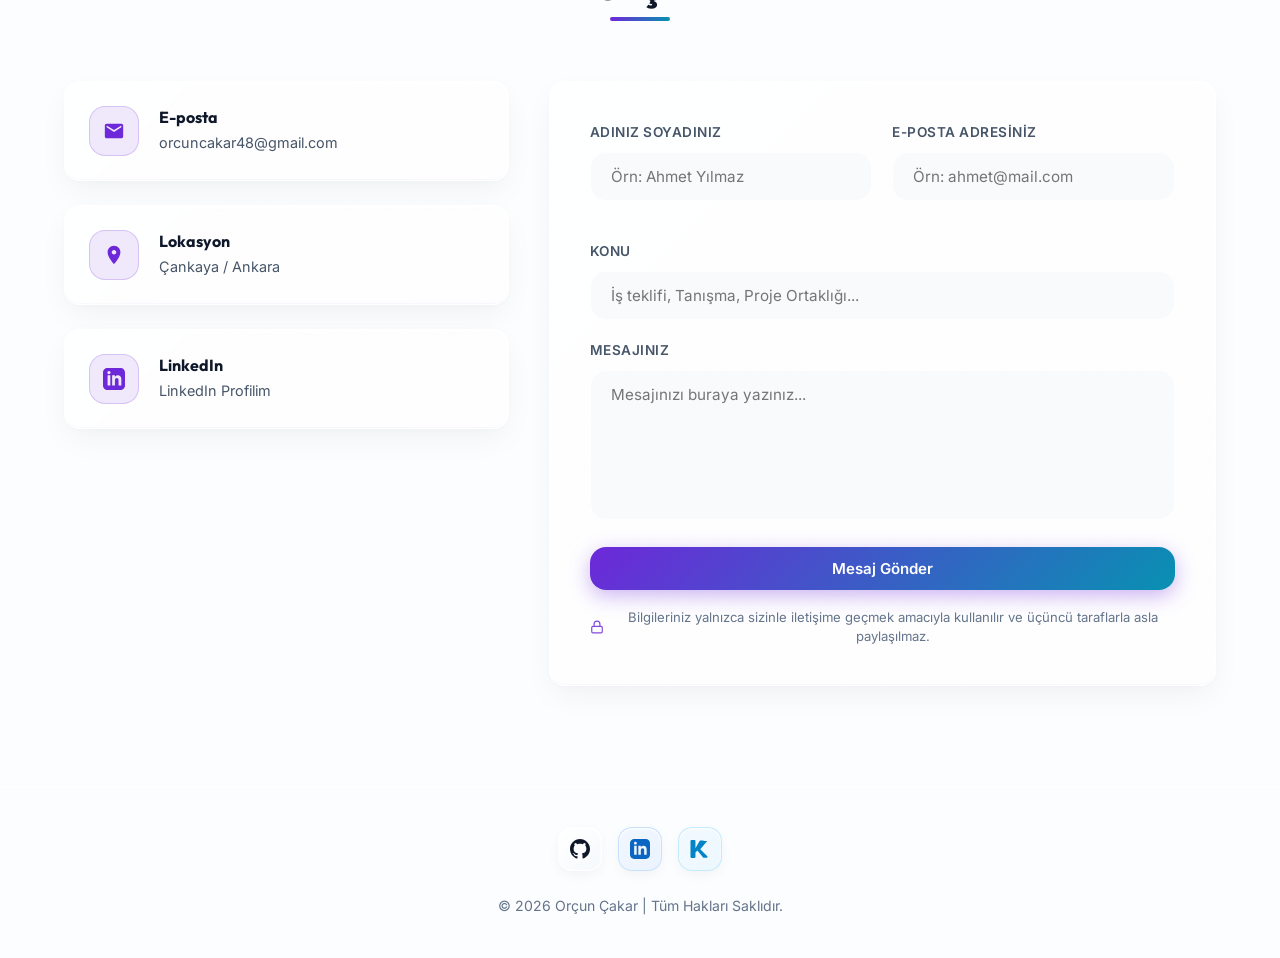
==== commit 31ac6ee6: "Favicon HTML kalintilarini temizle ve ozgun fontlarin yuklenmesini sagla" ====
--- a/index.html
+++ b/index.html
@@ -73,14 +73,14 @@
     <link rel="icon" type="image/png" sizes="32x32" href="/images/brand/odak-personal-32.png">
     <link rel="icon" type="image/png" sizes="16x16" href="/images/brand/odak-personal-16.png">
     <link rel="shortcut icon" href="/images/brand/odak-personal.ico">
-    <link rel="apple-touch-icon" sizes="180x180" href="/images/brand/odak-personal-180.png"><text y=%22.9em%22 font-size=%2290%22>💻</text></svg>"><text y=%22.9em%22 font-size=%2290%22>💻</text></svg>">
+    <link rel="apple-touch-icon" sizes="180x180" href="/images/brand/odak-personal-180.png">
 
     <!-- Ayni Inter/Outfit dosyalari yerel sunulur. Masaustunde ilk ekran
          onceden yuklenir; mobilde bu dosyalar kritik kaynaklarla yarismaz. -->
     <link rel="preload" href="/fonts/inter-UcC73FwrK3iLTeHuS_nVMrMxCp50SjIa1ZL7.woff2" as="font" type="font/woff2" crossorigin media="(min-width: 901px) and (pointer: fine)">
     <link rel="preload" href="/fonts/inter-UcC73FwrK3iLTeHuS_nVMrMxCp50SjIa25L7SUc.woff2" as="font" type="font/woff2" crossorigin media="(min-width: 901px) and (pointer: fine)">
     <link rel="preload" href="/fonts/outfit-QGYvz_MVcBeNP4NJtEtq.woff2" as="font" type="font/woff2" crossorigin media="(min-width: 901px) and (pointer: fine)">
-    <link rel="stylesheet" href="/fonts/fonts.css?v=d4928ddf341f9244">
+    <link rel="stylesheet" href="/fonts/fonts.css?v=d57e4d0c138deed5">
 
     <link rel="stylesheet" href="style.css?v=91788b988870f81c">
     <!-- Laboratuvar stili kritik yolu bekletmez; gecis kilidi yalnizca bu bolumde. -->
--- a/fonts/fonts.css
+++ b/fonts/fonts.css
@@ -4,7 +4,7 @@
   font-family: 'Inter';
   font-style: normal;
   font-weight: 300 700;
-  font-display: optional;
+  font-display: swap;
   src: url(./inter-UcC73FwrK3iLTeHuS_nVMrMxCp50SjIa2JL7SUc.woff2) format('woff2');
   unicode-range: U+0460-052F, U+1C80-1C8A, U+20B4, U+2DE0-2DFF, U+A640-A69F, U+FE2E-FE2F;
 }
@@ -13,7 +13,7 @@
   font-family: 'Inter';
   font-style: normal;
   font-weight: 300 700;
-  font-display: optional;
+  font-display: swap;
   src: url(./inter-UcC73FwrK3iLTeHuS_nVMrMxCp50SjIa0ZL7SUc.woff2) format('woff2');
   unicode-range: U+0301, U+0400-045F, U+0490-0491, U+04B0-04B1, U+2116;
 }
@@ -22,7 +22,7 @@
   font-family: 'Inter';
   font-style: normal;
   font-weight: 300 700;
-  font-display: optional;
+  font-display: swap;
   src: url(./inter-UcC73FwrK3iLTeHuS_nVMrMxCp50SjIa2ZL7SUc.woff2) format('woff2');
   unicode-range: U+1F00-1FFF;
 }
@@ -31,7 +31,7 @@
   font-family: 'Inter';
   font-style: normal;
   font-weight: 300 700;
-  font-display: optional;
+  font-display: swap;
   src: url(./inter-UcC73FwrK3iLTeHuS_nVMrMxCp50SjIa1pL7SUc.woff2) format('woff2');
   unicode-range: U+0370-0377, U+037A-037F, U+0384-038A, U+038C, U+038E-03A1, U+03A3-03FF;
 }
@@ -40,7 +40,7 @@
   font-family: 'Inter';
   font-style: normal;
   font-weight: 300 700;
-  font-display: optional;
+  font-display: swap;
   src: url(./inter-UcC73FwrK3iLTeHuS_nVMrMxCp50SjIa2pL7SUc.woff2) format('woff2');
   unicode-range: U+0102-0103, U+0110-0111, U+0128-0129, U+0168-0169, U+01A0-01A1, U+01AF-01B0, U+0300-0301, U+0303-0304, U+0308-0309, U+0323, U+0329, U+1EA0-1EF9, U+20AB;
 }
@@ -49,7 +49,7 @@
   font-family: 'Inter';
   font-style: normal;
   font-weight: 300 700;
-  font-display: optional;
+  font-display: swap;
   src: url(./inter-UcC73FwrK3iLTeHuS_nVMrMxCp50SjIa25L7SUc.woff2) format('woff2');
   unicode-range: U+0100-02BA, U+02BD-02C5, U+02C7-02CC, U+02CE-02D7, U+02DD-02FF, U+0304, U+0308, U+0329, U+1D00-1DBF, U+1E00-1E9F, U+1EF2-1EFF, U+2020, U+20A0-20AB, U+20AD-20C4, U+2113, U+2C60-2C7F, U+A720-A7FF;
 }
@@ -58,7 +58,7 @@
   font-family: 'Inter';
   font-style: normal;
   font-weight: 300 700;
-  font-display: optional;
+  font-display: swap;
   src: url(./inter-UcC73FwrK3iLTeHuS_nVMrMxCp50SjIa1ZL7.woff2) format('woff2');
   unicode-range: U+0000-00FF, U+0131, U+0152-0153, U+02BB-02BC, U+02C6, U+02DA, U+02DC, U+0304, U+0308, U+0329, U+2000-206F, U+20AC, U+2122, U+2191, U+2193, U+2212, U+2215, U+FEFF, U+FFFD;
 }
@@ -67,7 +67,7 @@
   font-family: 'Outfit';
   font-style: normal;
   font-weight: 300 800;
-  font-display: optional;
+  font-display: swap;
   src: url(./outfit-QGYvz_MVcBeNP4NJuktqQ4E.woff2) format('woff2');
   unicode-range: U+0100-02BA, U+02BD-02C5, U+02C7-02CC, U+02CE-02D7, U+02DD-02FF, U+0304, U+0308, U+0329, U+1D00-1DBF, U+1E00-1E9F, U+1EF2-1EFF, U+2020, U+20A0-20AB, U+20AD-20C4, U+2113, U+2C60-2C7F, U+A720-A7FF;
 }
@@ -76,7 +76,7 @@
   font-family: 'Outfit';
   font-style: normal;
   font-weight: 300 800;
-  font-display: optional;
+  font-display: swap;
   src: url(./outfit-QGYvz_MVcBeNP4NJtEtq.woff2) format('woff2');
   unicode-range: U+0000-00FF, U+0131, U+0152-0153, U+02BB-02BC, U+02C6, U+02DA, U+02DC, U+0304, U+0308, U+0329, U+2000-206F, U+20AC, U+2122, U+2191, U+2193, U+2212, U+2215, U+FEFF, U+FFFD;
 }
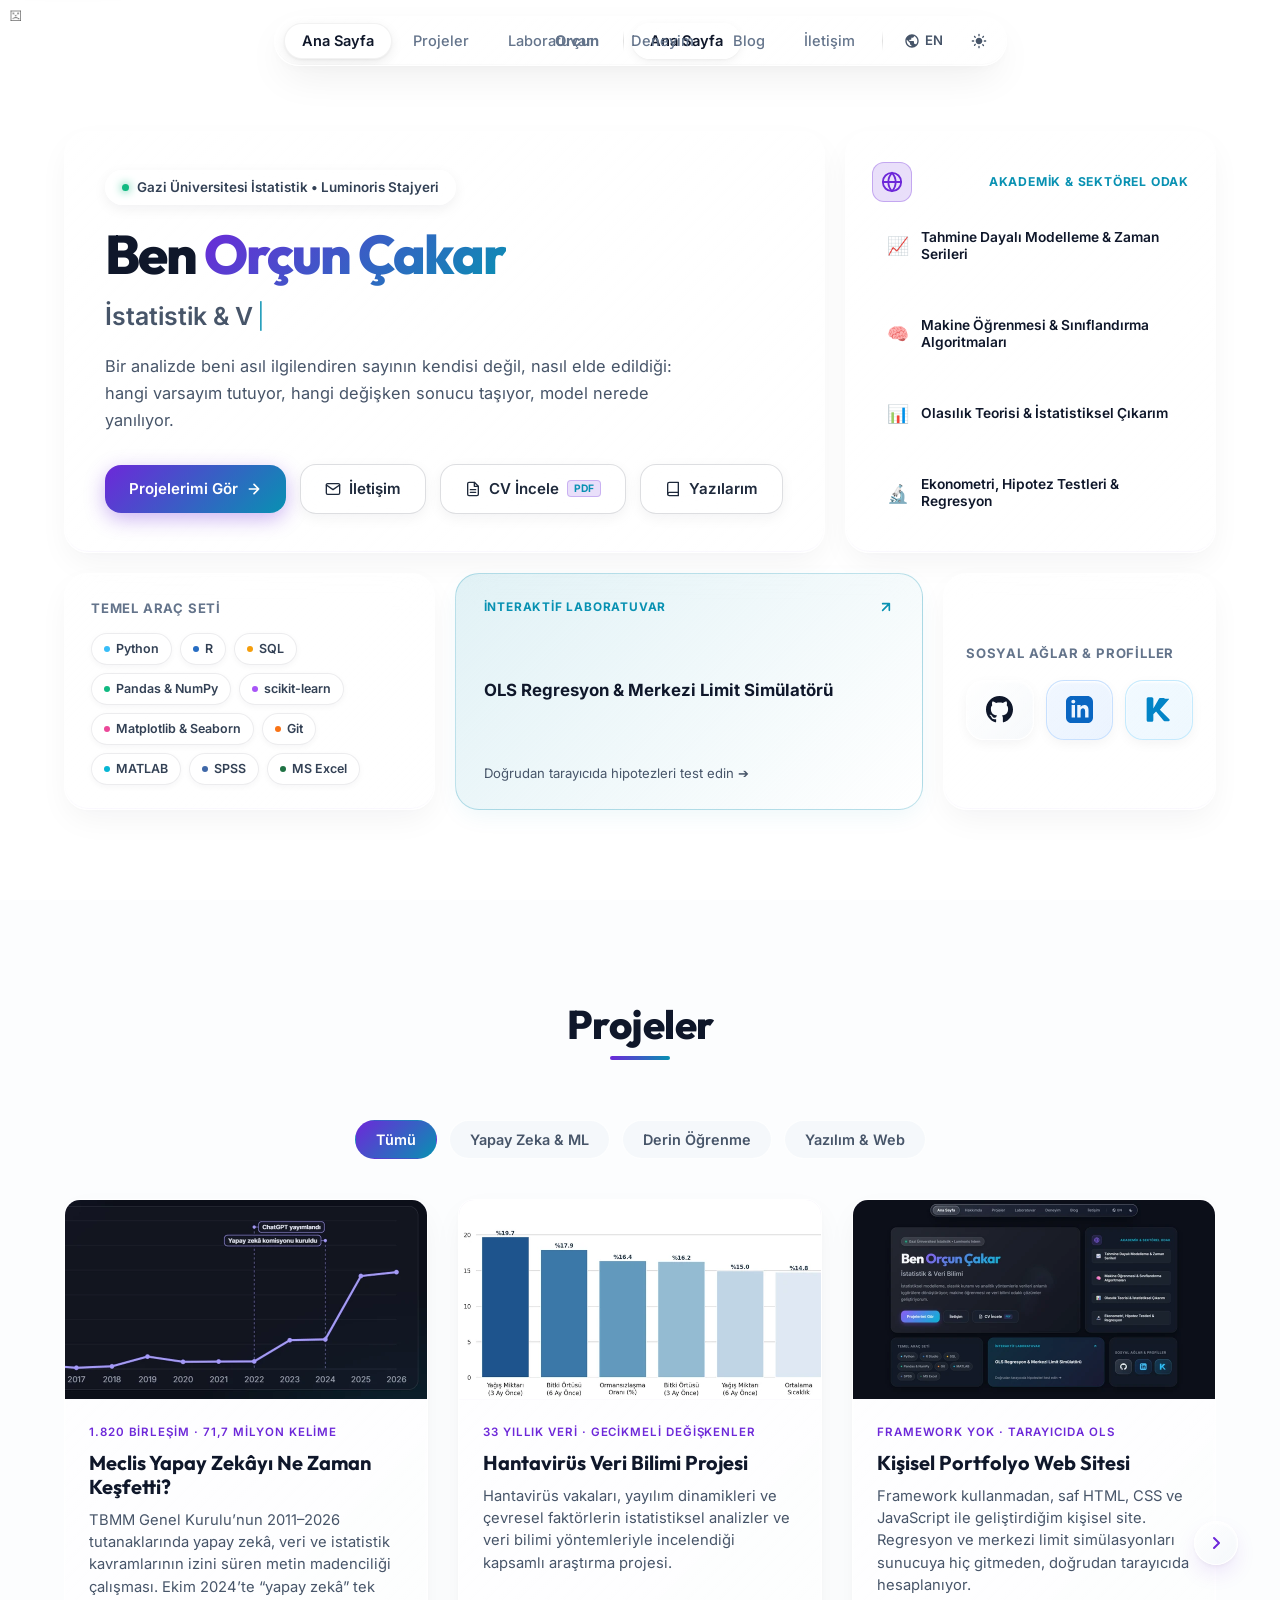
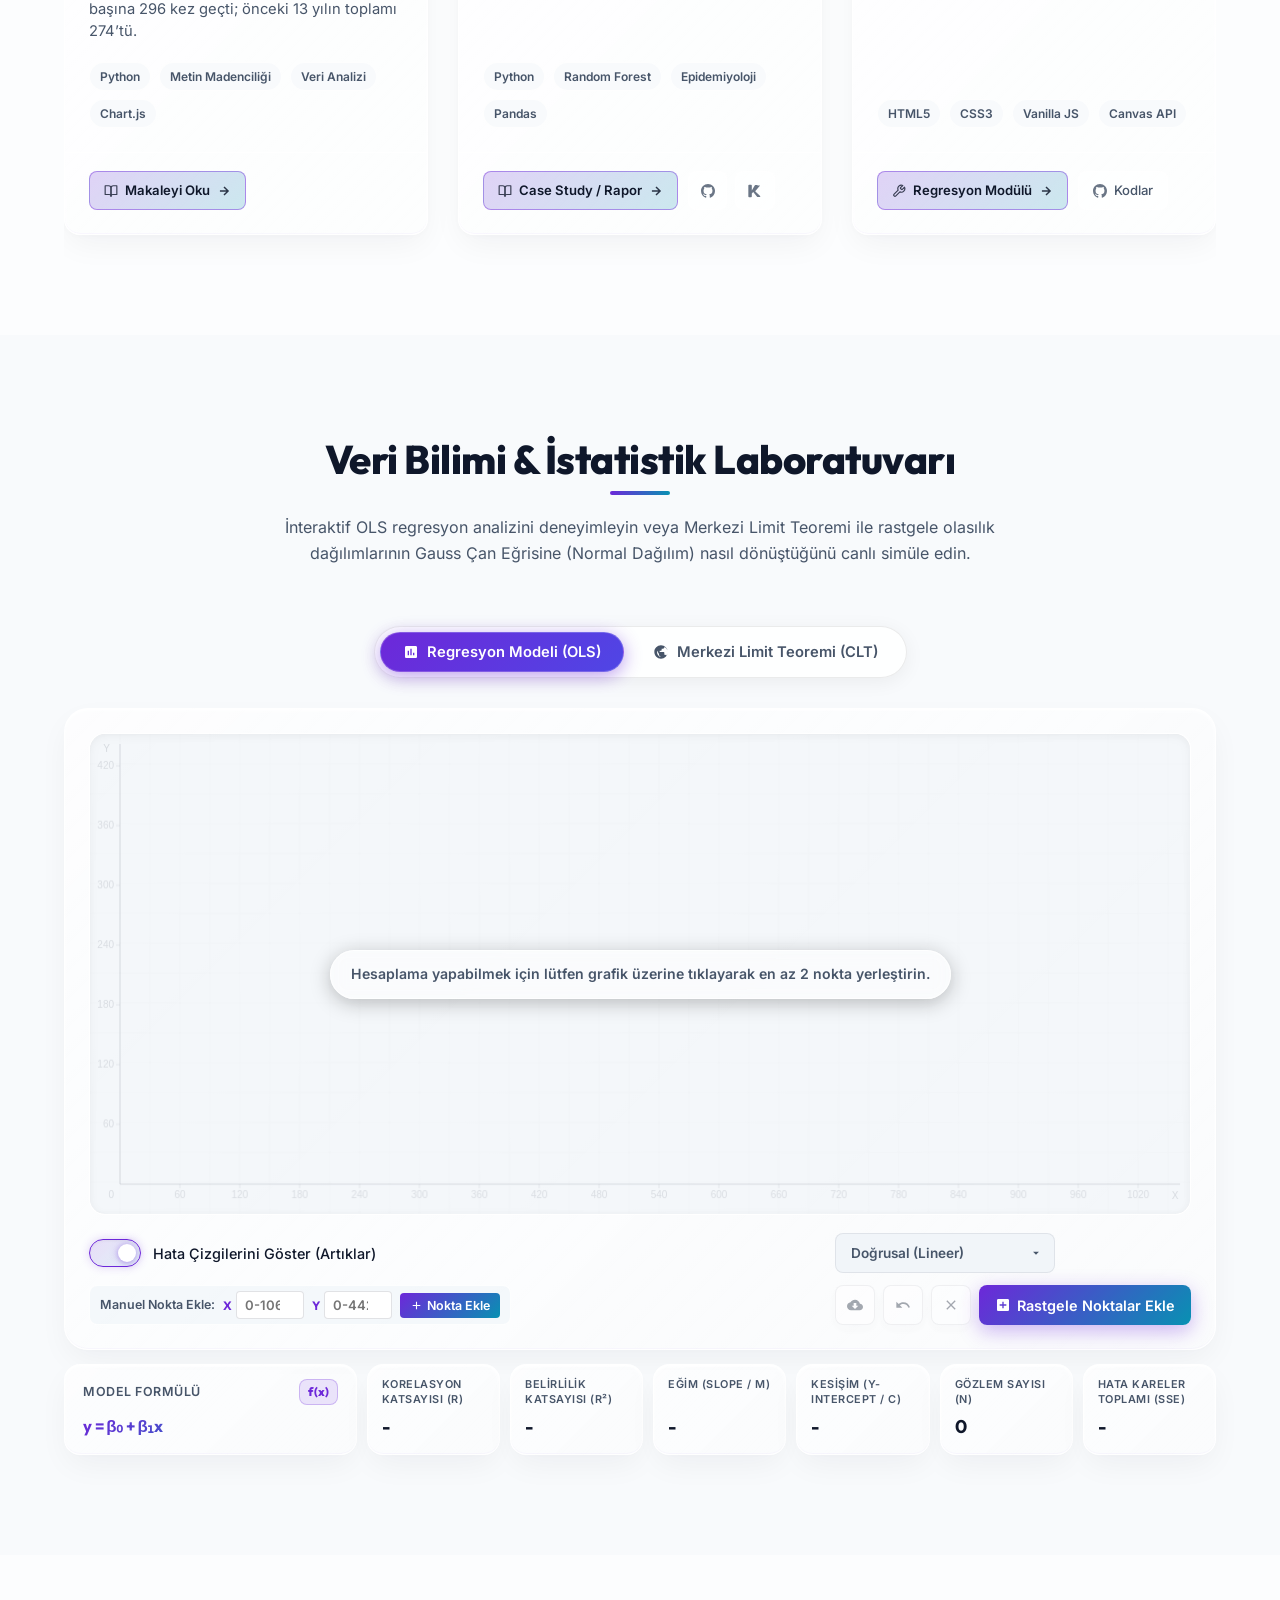
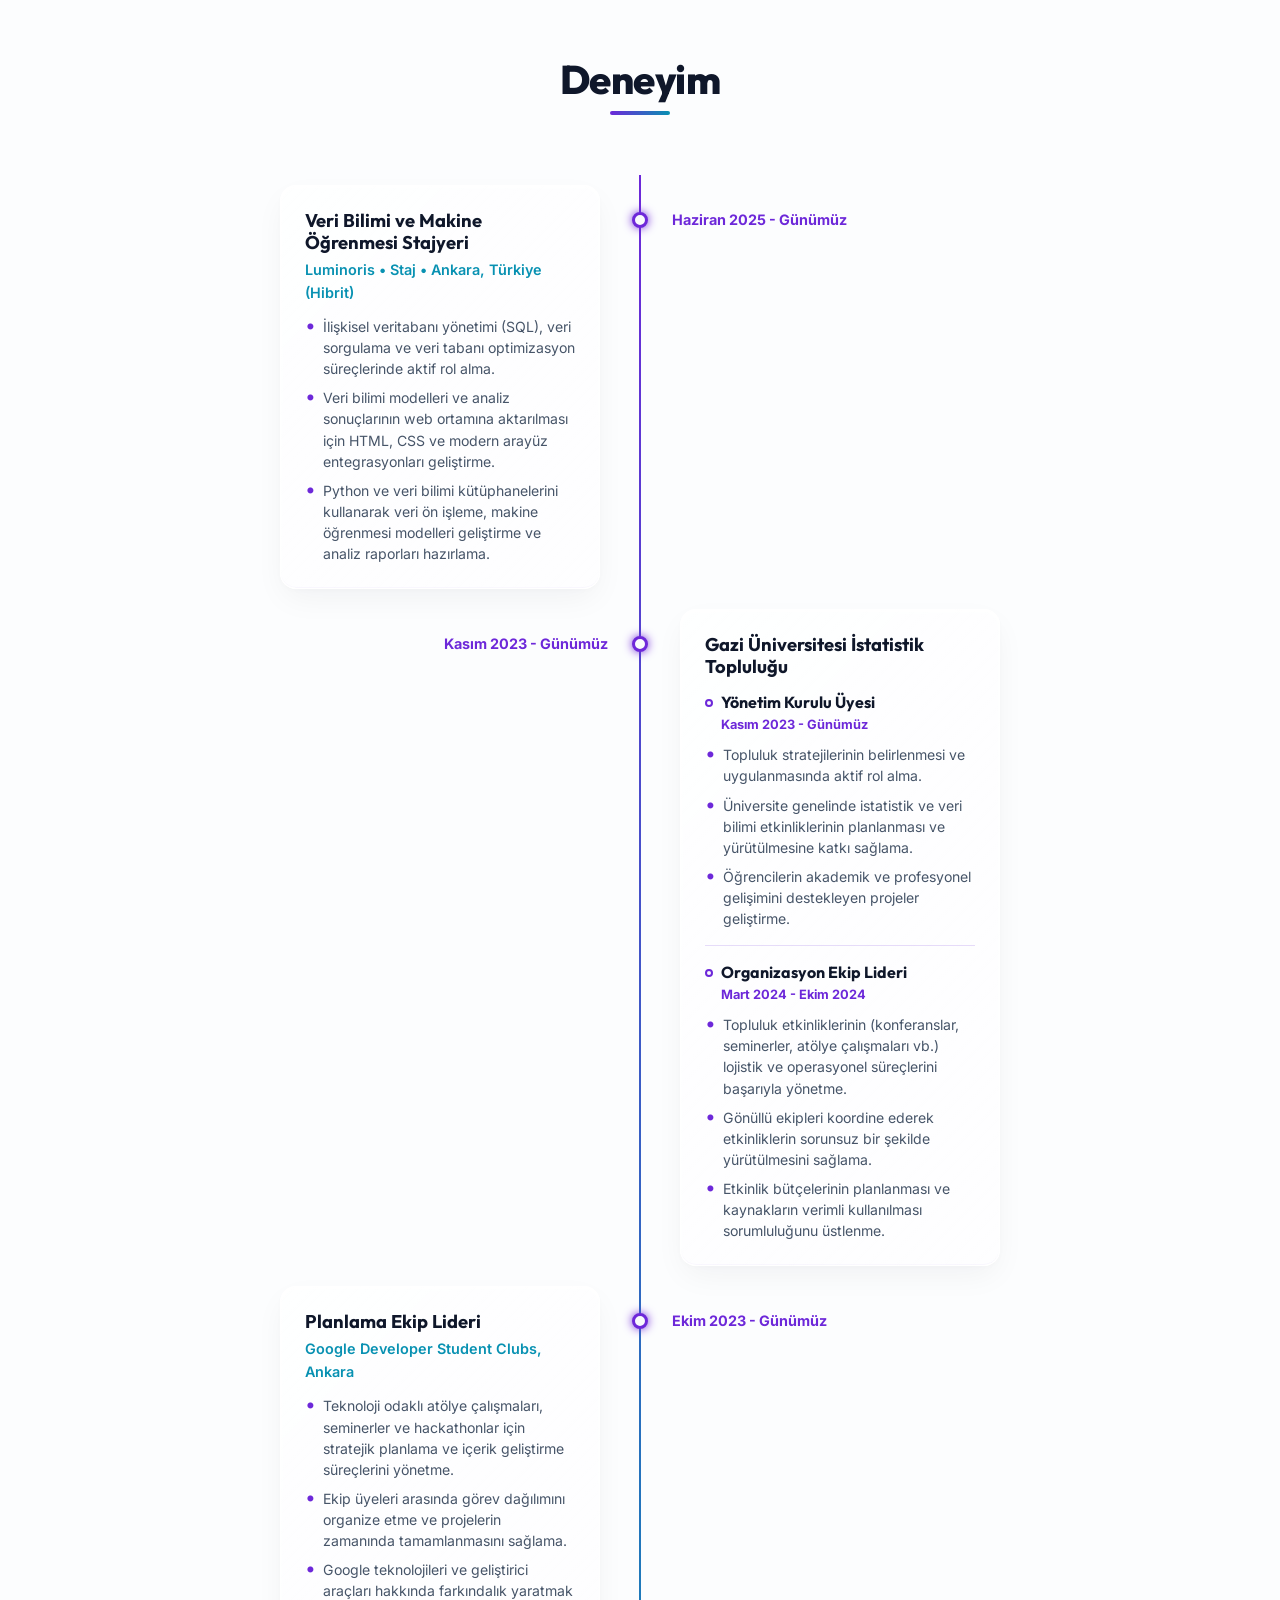
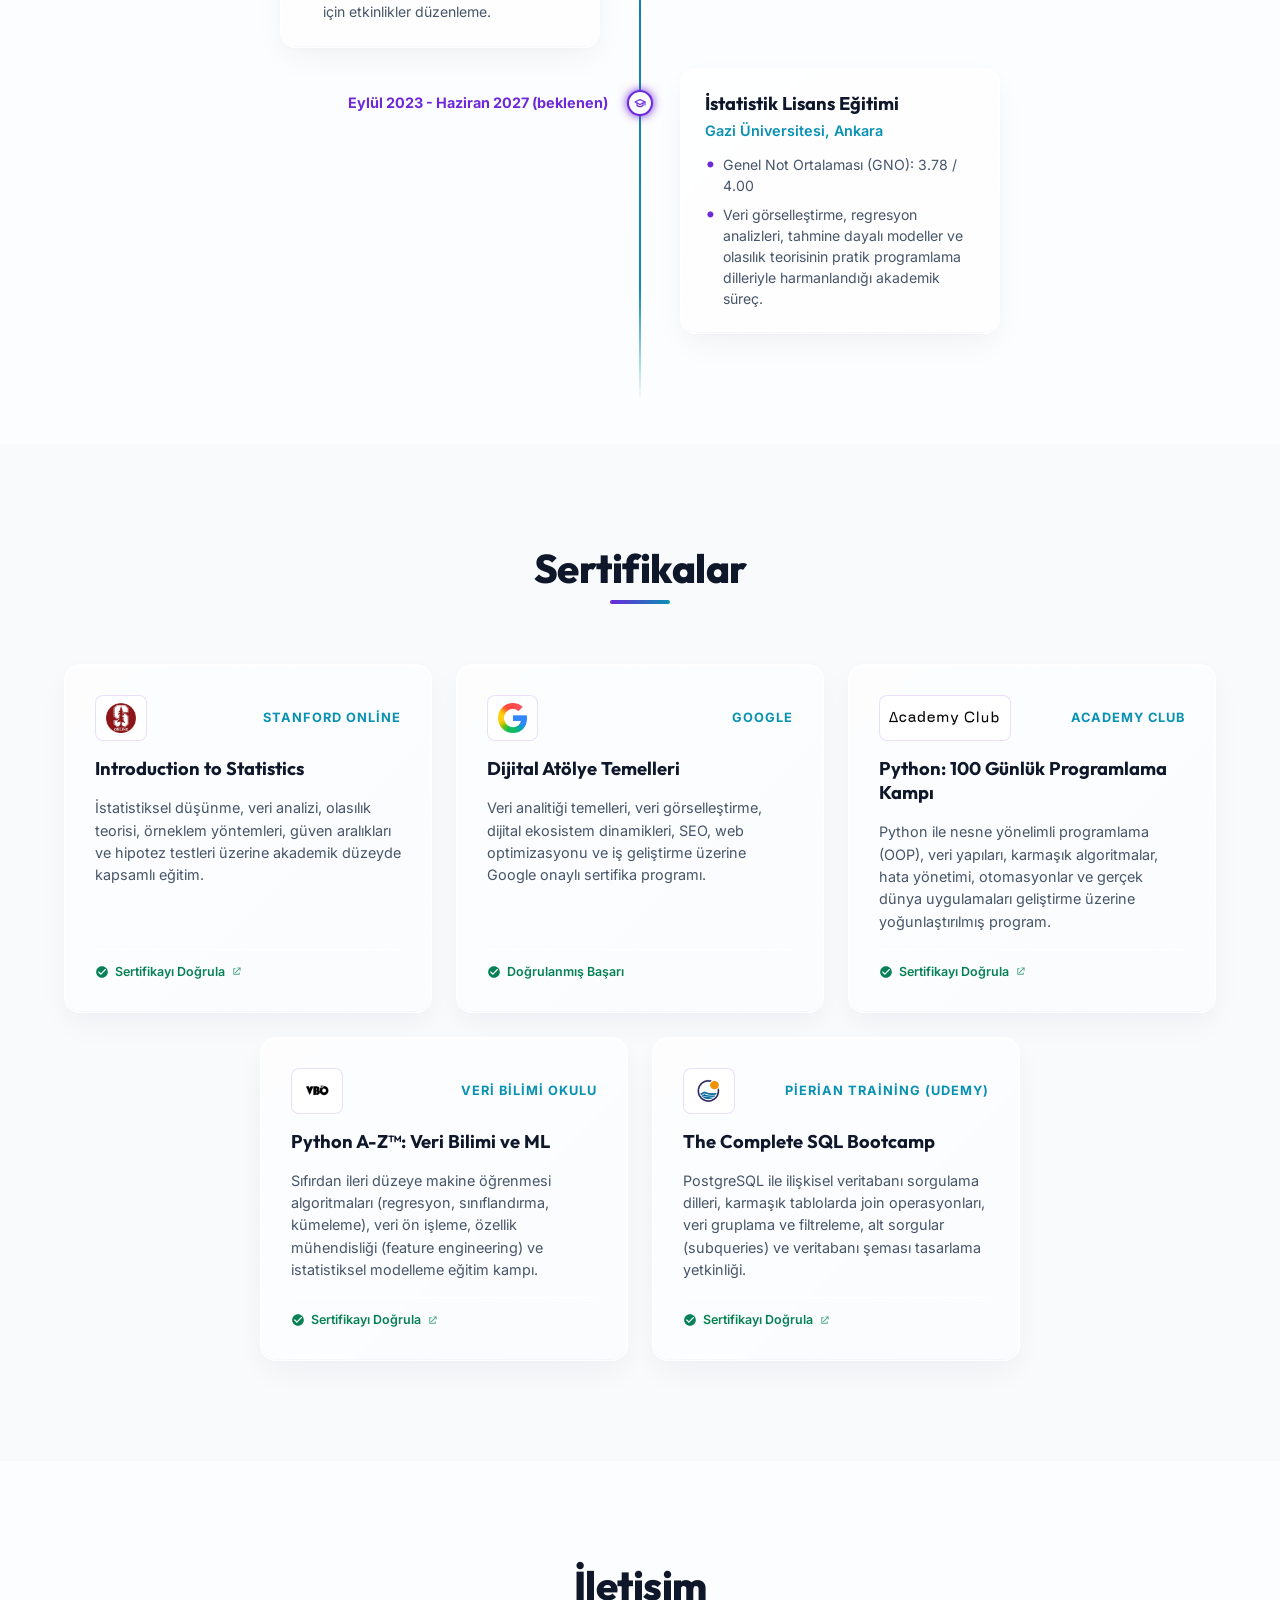
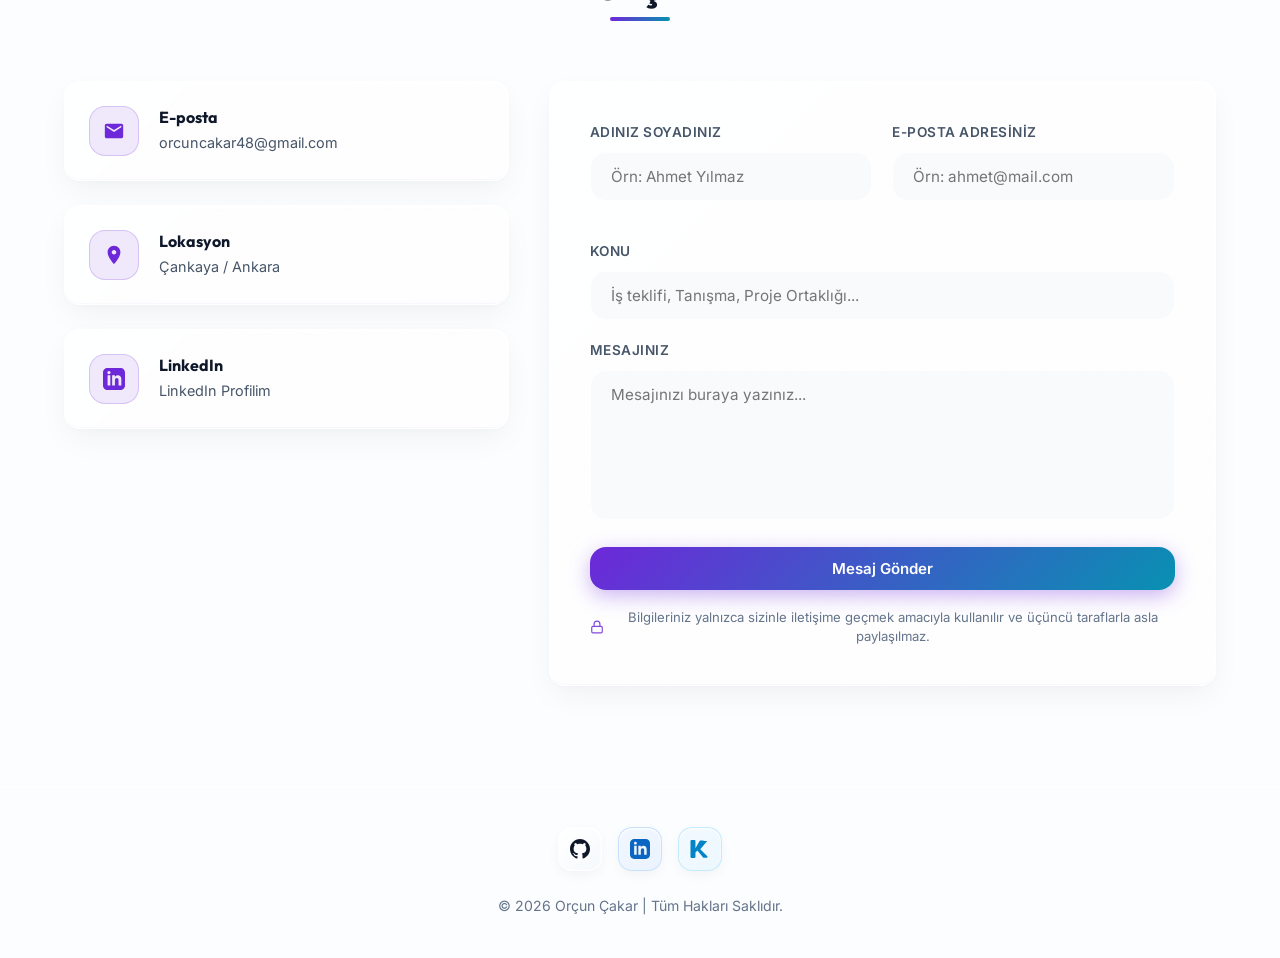
==== commit cf609625: "Mobil gezinmeyi tum sayfalarda ortaklastir; yazi menusunu ve klavye davranisini duzelt" ====
--- a/index.html
+++ b/index.html
@@ -82,7 +82,7 @@
     <link rel="preload" href="/fonts/outfit-QGYvz_MVcBeNP4NJtEtq.woff2" as="font" type="font/woff2" crossorigin media="(min-width: 901px) and (pointer: fine)">
     <link rel="stylesheet" href="/fonts/fonts.css?v=d57e4d0c138deed5">
 
-    <link rel="stylesheet" href="style.css?v=91788b988870f81c">
+    <link rel="stylesheet" href="style.css?v=131e34d4c0476f73">
     <!-- Laboratuvar stili kritik yolu bekletmez; gecis kilidi yalnizca bu bolumde. -->
     <script>addEventListener('load', function () { var d = document.getElementById('playground'), l = document.createElement('link'), bitti = function () { requestAnimationFrame(function () { requestAnimationFrame(function () { if (d) d.classList.remove('lab-css-bekliyor'); }); }); }; if (d) d.classList.add('lab-css-bekliyor'); l.rel = 'stylesheet'; l.href = 'lab.css?v=86674a64f1f18458'; l.onload = l.onerror = bitti; document.head.appendChild(l); });</script>
     <noscript><link rel="stylesheet" href="lab.css?v=86674a64f1f18458"></noscript>
@@ -133,7 +133,7 @@
                             </svg>
                         </button>
 
-                        <button class="hamburger" id="mobile-menu-btn" aria-label="Menüyü Aç">
+                        <button type="button" class="hamburger" id="mobile-menu-btn" aria-label="Menüyü Aç" aria-controls="navbar-links" aria-expanded="false">
                             <span></span>
                             <span></span>
                             <span></span>
@@ -1156,7 +1156,7 @@
     </button>
 
     <script src="translations.js?v=ce06090d26c180e6" defer></script>
-    <script src="site-shell.js?v=5c0fcc19e799b725" defer></script>
+    <script src="site-shell.js?v=74548cae366c82b6" defer></script>
     <script>
         // Simulasyon telefon ve tablette zaten ilk kontrolde cikiyordu ama dosya yine de
         // indirilip ayristiriliyordu (36 KB). Kosulu ayni tuttuk, artik indirme de olmuyor.
@@ -1169,6 +1169,6 @@
             document.head.appendChild(s);
         })();
     </script>
-    <script src="script.js?v=7fa03147c0c4359a" defer></script>
+    <script src="script.js?v=91963a536021533a" defer></script>
 </body>
 </html>
--- a/style.css
+++ b/style.css
@@ -3021,9 +3021,9 @@
     .nav-links {
         position: fixed;
         top: 68px;
-        left: 50%;
+        left: 50vw;
         transform: translateX(-50%) translateY(-15px) scale(0.96);
-        width: calc(100% - 32px);
+        width: calc(100vw - 32px);
         max-width: 380px;
         background: rgba(17, 24, 39, 0.95);
         backdrop-filter: blur(24px);
